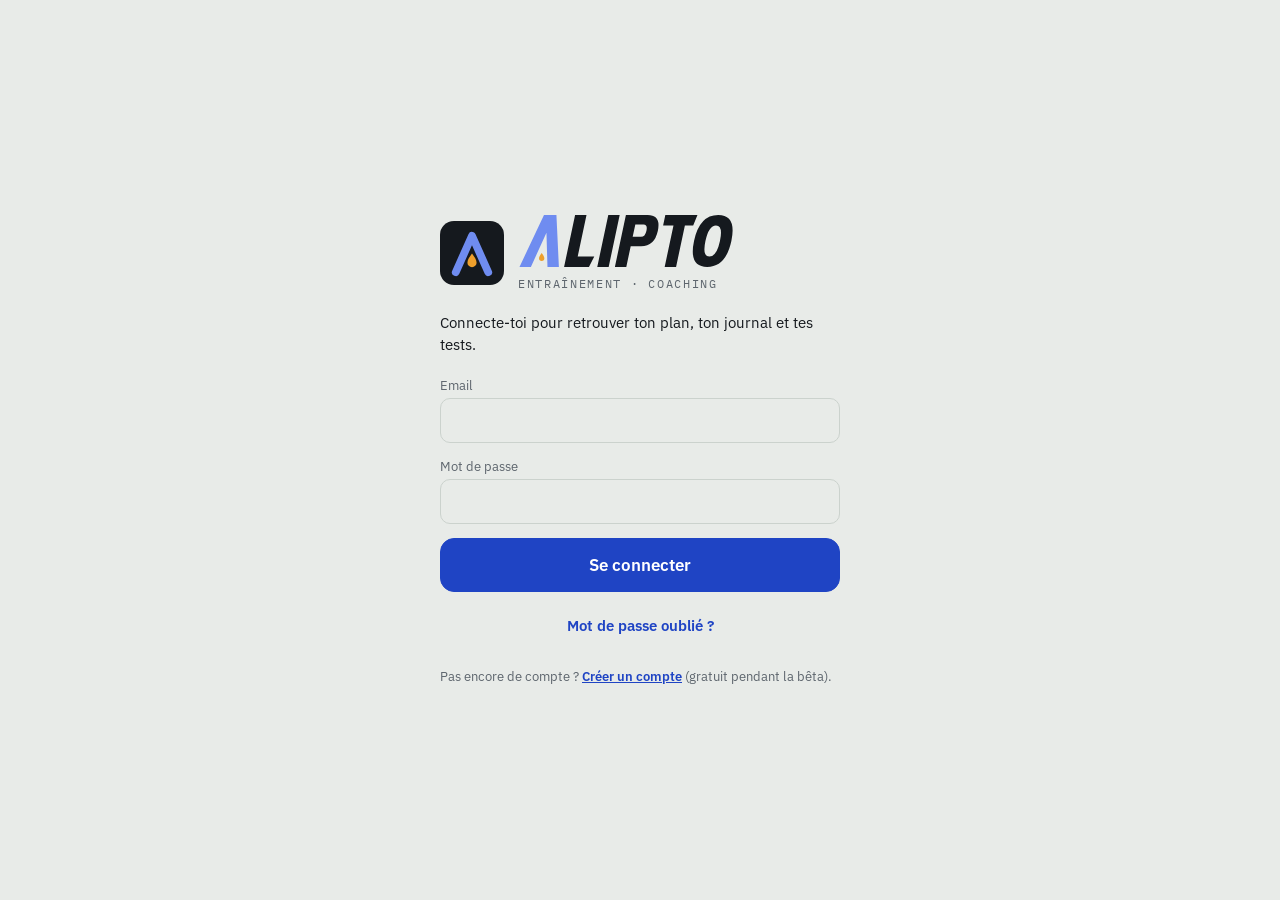
==== app/index.html @ 424cc5e2 "Publication 331e38a" ====
<!doctype html>
<html lang="fr">
<head>
  <meta charset="utf-8" />
  <meta name="viewport" content="width=device-width, initial-scale=1, viewport-fit=cover" />
  <meta name="apple-mobile-web-app-capable" content="yes" />
  <meta name="mobile-web-app-capable" content="yes" />
  <meta name="apple-mobile-web-app-title" content="Alipto" />
  <meta name="apple-mobile-web-app-status-bar-style" content="default" />
  <meta name="theme-color" content="#e8ebe8" media="(prefers-color-scheme: light)" />
  <meta name="theme-color" content="#0f1214" media="(prefers-color-scheme: dark)" />
  <meta name="format-detection" content="telephone=no" />
  <meta name="robots" content="noindex, nofollow" />
  <link rel="icon" href="favicon.svg" type="image/svg+xml" />
  <link rel="apple-touch-icon" href="apple-touch-icon.png" />
  <title>Alipto</title>
  <style>html,body{background:#e8ebe8}@media (prefers-color-scheme:dark){html:not([data-theme=light]),html:not([data-theme=light]) body{background:#0f1214}}html[data-theme=dark],html[data-theme=dark] body{background:#0f1214}</style>
  <script>try{var t=localStorage.getItem('carnet-theme');if(t==='light'||t==='dark'){document.documentElement.setAttribute('data-theme',t);document.querySelectorAll('meta[name=theme-color]').forEach(function(m){m.content=t==='dark'?'#0f1214':'#e8ebe8'})}}catch(e){}</script>
  <script type="module" crossorigin src="/app/assets/index-BdIocf6w.js"></script>
  <link rel="stylesheet" crossorigin href="/app/assets/index-BIHSf_hE.css">
<link rel="manifest" href="/app/manifest.webmanifest"></head>
<body>
  <div id="app"></div>
</body>
</html>
---- app/assets/index-BIHSf_hE.css ----
@font-face{font-family:IBM Plex Sans;font-style:normal;font-display:swap;font-weight:400;src:url(/app/assets/ibm-plex-sans-latin-400-normal-CDDApCn2.woff2) format("woff2"),url(/app/assets/ibm-plex-sans-latin-400-normal-CYLoc0-x.woff) format("woff")}@font-face{font-family:IBM Plex Sans;font-style:normal;font-display:swap;font-weight:500;src:url(/app/assets/ibm-plex-sans-latin-500-normal-6ng42L7E.woff2) format("woff2"),url(/app/assets/ibm-plex-sans-latin-500-normal-BgVn5rGT.woff) format("woff")}@font-face{font-family:IBM Plex Sans;font-style:normal;font-display:swap;font-weight:600;src:url(/app/assets/ibm-plex-sans-latin-600-normal-CuJfVYMP.woff2) format("woff2"),url(/app/assets/ibm-plex-sans-latin-600-normal-Cu4Hd6ag.woff) format("woff")}@font-face{font-family:IBM Plex Mono;font-style:normal;font-display:swap;font-weight:400;src:url(/app/assets/ibm-plex-mono-latin-400-normal-DMJ8VG8y.woff2) format("woff2"),url(/app/assets/ibm-plex-mono-latin-400-normal-CvHOgSBP.woff) format("woff")}@font-face{font-family:IBM Plex Mono;font-style:normal;font-display:swap;font-weight:500;src:url(/app/assets/ibm-plex-mono-latin-500-normal-DSY6xOcd.woff2) format("woff2"),url(/app/assets/ibm-plex-mono-latin-500-normal-CB9ihrfo.woff) format("woff")}:root{--bg:#e8ebe8;--surface:#f8f9f7;--sunk:#dde2de;--ink:#15191e;--muted:#5d656d;--rule:#cbd2cd;--accent:#1f44c4;--accent-ink:#ffffff;--accent-soft:#dfe5f9;--good:#23804a;--warn:#a96406;--crit:#bd372a;--k-grimpe:#1f44c4;--k-doigts:#d5521c;--k-muscu:#4b525b;--k-ppg:#4e6a93;--k-pps:#9a4a2c;--k-kine:#17876b;--k-epaule:#8247c0;--k-velo:#0d8aa3;--k-test:#c1271f;--k-rest:#9aa2a0;--k-autre:#6a6f75;--k-renfo:#9c6410;--k-compet:#b52f7c;--k-affut:#557a14;--k-recup:#6f8a86;--k-course:#2e8b57;--k-sport:#a3567a;--za:#7fa43c;--s-profond:#22327a;--s-leger:#6f86d6;--s-rem:#a157c9;--s-eveil:#e0789a;--z1:#93a8ea;--z2:#4d6cd6;--z3:#1d368f;--plan:#c3cac4;--f-display:"Big Shoulders Display","Arial Narrow",sans-serif;--f-body:"IBM Plex Sans",-apple-system,system-ui,sans-serif;--f-mono:"IBM Plex Mono",ui-monospace,Menlo,monospace;--tab-h:58px;--r:14px;--oil:#ee9f2c;--oil-ink:#8f5200;color-scheme:light}:root[data-theme=dark]{--bg:#0f1214;--surface:#171b1e;--sunk:#21262a;--ink:#e8ebe6;--muted:#98a1a8;--rule:#2c3237;--accent:#86a2ff;--accent-ink:#0c1330;--accent-soft:#1c2646;--good:#58c482;--warn:#e3a23e;--crit:#ff7b6c;--k-grimpe:#86a2ff;--k-doigts:#ff8b55;--k-muscu:#a6aeb7;--k-ppg:#9bb4dc;--k-pps:#e39a78;--k-kine:#4fcaa5;--k-epaule:#bb8ef1;--k-velo:#52c5de;--k-test:#ff6f64;--k-rest:#5c6468;--k-autre:#8b9197;--k-renfo:#e2a548;--k-compet:#f07ab8;--k-affut:#a6cf5b;--k-recup:#8fb2ac;--k-course:#6fd29a;--k-sport:#e293b9;--za:#8fbf4a;--s-profond:#5d74e0;--s-leger:#9fb2f0;--s-rem:#c48ae8;--s-eveil:#f29bb6;--z1:#3b4f93;--z2:#6886ec;--z3:#b4c5ff;--plan:#3d4549;--oil:#f5b04b;--oil-ink:#f5b04b;color-scheme:dark}@media(prefers-color-scheme:dark){:root:not([data-theme=light]){--bg:#0f1214;--surface:#171b1e;--sunk:#21262a;--ink:#e8ebe6;--muted:#98a1a8;--rule:#2c3237;--accent:#86a2ff;--accent-ink:#0c1330;--accent-soft:#1c2646;--good:#58c482;--warn:#e3a23e;--crit:#ff7b6c;--k-grimpe:#86a2ff;--k-doigts:#ff8b55;--k-muscu:#a6aeb7;--k-ppg:#9bb4dc;--k-pps:#e39a78;--k-kine:#4fcaa5;--k-epaule:#bb8ef1;--k-velo:#52c5de;--k-test:#ff6f64;--k-rest:#5c6468;--k-autre:#8b9197;--k-renfo:#e2a548;--k-compet:#f07ab8;--k-affut:#a6cf5b;--k-recup:#8fb2ac;--k-course:#6fd29a;--k-sport:#e293b9;--za:#8fbf4a;--s-profond:#5d74e0;--s-leger:#9fb2f0;--s-rem:#c48ae8;--s-eveil:#f29bb6;--z1:#3b4f93;--z2:#6886ec;--z3:#b4c5ff;--plan:#3d4549;--oil:#f5b04b;--oil-ink:#f5b04b;color-scheme:dark}}*{box-sizing:border-box}html,body{margin:0;background:var(--bg)}body{color:var(--ink);font-family:var(--f-body);font-size:16px;line-height:1.45;-webkit-font-smoothing:antialiased;-webkit-tap-highlight-color:transparent;text-size-adjust:100%}button,input,textarea,select{font:inherit;color:inherit}button{cursor:pointer;-webkit-user-select:none;user-select:none;touch-action:manipulation}:focus-visible{outline:2px solid var(--accent);outline-offset:2px}a{color:var(--accent)}.num{font-family:var(--f-mono);font-variant-numeric:tabular-nums}.muted{color:var(--muted)}.screen{max-width:760px;margin:0 auto;padding:calc(env(safe-area-inset-top) + 14px) 16px calc(var(--tab-h) + env(safe-area-inset-bottom) + 28px)}.head{display:flex;justify-content:space-between;align-items:flex-end;gap:12px;margin-bottom:14px}.eyebrow{font-family:var(--f-mono);font-size:12px;letter-spacing:.08em;text-transform:uppercase;color:var(--muted)}h1.title{font-family:var(--f-display);font-weight:800;font-size:clamp(34px,10vw,46px);line-height:.92;text-transform:uppercase;margin:4px 0 0;letter-spacing:.005em}h2.h2{font-family:var(--f-display);font-weight:800;font-size:24px;line-height:1;text-transform:uppercase;margin:0}h3.h3{font-size:12px;font-weight:600;letter-spacing:.09em;text-transform:uppercase;color:var(--muted);margin:0 0 10px;display:flex;justify-content:space-between;align-items:baseline;gap:8px}h3.h3 em{font-style:normal;font-family:var(--f-mono);letter-spacing:0;text-transform:none}.stack{display:flex;flex-direction:column;gap:14px}.card{background:var(--surface);border:1px solid var(--rule);border-radius:var(--r);padding:16px;min-width:0}.card.flat{padding:0;overflow:hidden}.lead{margin:6px 0 0;font-size:15px}.small{font-size:13px;color:var(--muted);margin:8px 0 0}.pill{display:inline-flex;align-items:center;gap:6px;font-size:12px;font-weight:600;letter-spacing:.04em;text-transform:uppercase;padding:4px 10px;border-radius:999px;border:1px solid currentColor;white-space:nowrap}.pill.good{color:var(--good)}.pill.ok{color:var(--muted)}.pill.warn{color:var(--warn)}.pill.crit{color:var(--crit)}.count{display:flex;align-items:baseline;gap:6px;flex-shrink:1;min-width:0;font-family:var(--f-display);font-weight:800;color:var(--accent)}.count b{font-size:38px;line-height:.9}.count span{font-family:var(--f-body);font-weight:500;font-size:12px;color:var(--muted);line-height:1.2;max-width:7.5em}.btn{display:inline-flex;align-items:center;justify-content:center;gap:8px;min-height:40px;padding:8px 14px;border-radius:10px;border:1px solid var(--rule);background:var(--surface);font-weight:600;font-size:15px}.btn:active{transform:scale(.98)}.btn.primary{background:var(--accent);color:var(--accent-ink);border-color:var(--accent)}.btn.ink{background:var(--ink);color:var(--surface);border-color:var(--ink)}.btn.big{width:100%;min-height:54px;border-radius:14px;font-size:17px}.btn.ghost{background:transparent;border-color:transparent;color:var(--accent);padding-inline:6px}.btn.danger{color:var(--crit)}.btn:disabled{opacity:.4}.icon-btn{width:40px;height:40px;border-radius:999px;border:1px solid var(--rule);background:var(--surface);display:inline-flex;align-items:center;justify-content:center;flex:none}.icon-btn svg{width:20px;height:20px}.row-btns{display:flex;gap:8px;flex-wrap:wrap}.seg{display:grid;grid-auto-flow:column;grid-auto-columns:minmax(0,1fr);gap:4px}.seg button{height:42px;border:1px solid var(--rule);background:var(--bg);border-radius:9px;font-family:var(--f-mono);font-size:15px;font-variant-numeric:tabular-nums;padding:0}.seg button[aria-pressed=true]{background:var(--ink);color:var(--surface);border-color:var(--ink)}.seg button.tgt{background:var(--accent-soft);border-color:var(--accent)}.seg button.tgt[aria-pressed=true]{background:var(--ink);color:var(--surface);border-color:var(--ink)}.seg.txt button{font-family:var(--f-body);font-size:14px;font-weight:600}.seg.dense button{height:38px;font-size:14px}.wrow{display:grid;grid-template-columns:6.6rem minmax(0,1fr);gap:4px 10px;align-items:center;padding-block:5px}.wrow .lbl{font-size:14.5px;font-weight:500;line-height:1.15}.wrow .lbl small{display:block;font-weight:400;font-size:11.5px;color:var(--muted)}.score{display:flex;align-items:center;gap:12px;margin-top:10px}.score b{font-family:var(--f-display);font-weight:800;font-size:34px;line-height:1}.score b small{font-size:18px;color:var(--muted)}.chips{display:flex;flex-wrap:wrap;gap:6px}.chip{border:1px solid var(--rule);background:var(--bg);border-radius:999px;padding:8px 14px;font-size:14px;min-height:38px}.chip[aria-pressed=true]{border-color:var(--crit);color:var(--crit);font-weight:600;background:transparent}.chip.sel[aria-pressed=true]{border-color:var(--ink);color:var(--surface);background:var(--ink)}.sub-lbl{font-size:14px;font-weight:500;margin:12px 0 6px}.sub-lbl small{color:var(--muted);font-weight:400;font-size:12px;margin-left:6px}.fld{display:flex;flex-direction:column;gap:4px;font-size:12.5px;color:var(--muted);min-width:0}.in,textarea.in,select.in{font-size:16px;background:var(--bg);border:1px solid var(--rule);border-radius:10px;padding:10px 12px;width:100%;min-width:0;color:var(--ink)}.in.mono{font-family:var(--f-mono)}textarea.in{min-height:96px;resize:vertical;line-height:1.45}.in[aria-invalid=true]{border-color:var(--crit)}.grid2{display:grid;grid-template-columns:repeat(2,minmax(0,1fr));gap:10px}.grid3{display:grid;grid-template-columns:repeat(3,minmax(0,1fr));gap:10px}.grid4{display:grid;grid-template-columns:repeat(4,minmax(0,1fr));gap:8px}@media(max-width:420px){.grid4{grid-template-columns:repeat(2,minmax(0,1fr))}}.sum{display:grid;grid-template-columns:minmax(0,1fr) auto;gap:2px 12px;align-items:center;text-align:left;width:100%;padding:12px 16px}.sum-k{font-size:12px;font-weight:600;letter-spacing:.09em;text-transform:uppercase;color:var(--muted)}.sum-v{grid-row:2;display:flex;align-items:center;gap:10px}.sum-v b{font-family:var(--f-display);font-weight:800;font-size:30px;line-height:1}.sum-v b small{font-size:16px;color:var(--muted)}.sum-f{grid-column:1;font-size:13px;color:var(--crit)}.sum-e{grid-column:2;grid-row:1/span 2;color:var(--accent);font-size:14px;font-weight:600}.strip{display:grid;grid-template-columns:repeat(7,minmax(0,1fr));gap:5px}.sd{display:flex;flex-direction:column;align-items:center;gap:3px;padding:7px 2px 6px;border-radius:12px;border:1px solid transparent;background:var(--surface)}.sd .w{font-size:11px;color:var(--muted);font-weight:600}.sd .d{font-family:var(--f-mono);font-size:16px;font-weight:500}.sd .tp{display:flex;gap:2px;height:4px}.sd .tp i{width:7px;height:4px;border-radius:2px}.sd .st{font-size:11px;height:13px;line-height:13px;color:var(--good)}.sd.today{border-color:var(--accent)}.sd[aria-pressed=true]{background:var(--ink);color:var(--surface)}.sd[aria-pressed=true] .w{color:var(--surface);opacity:.75}.wk-nav{display:flex;justify-content:space-between;align-items:center;margin-bottom:8px;gap:8px}.wk-nav .lbl{font-family:var(--f-mono);font-size:13px;color:var(--muted);text-align:center;flex:1}.wk-nav .lbl b{color:var(--ink);font-weight:500}.adv{display:flex;flex-direction:column;gap:6px}.adv p{margin:0;font-size:14.5px;padding:6px 0 6px 11px;border-left:3px solid var(--rule)}.adv p.good{border-color:var(--good)}.adv p.warn{border-color:var(--warn)}.adv p.crit{border-color:var(--crit)}.goal{background:var(--sunk);border-radius:12px;padding:12px}.goal-top{display:grid;grid-template-columns:auto minmax(0,1fr);gap:16px;align-items:center}.goal-rpe small{display:block;font-size:11px;color:var(--muted);letter-spacing:.04em;text-transform:uppercase;line-height:1.2}.goal-rpe b{display:block;font-family:var(--f-display);font-weight:800;font-size:38px;line-height:1;margin-top:2px}.goal-rpe b i{font-style:normal;font-size:16px;color:var(--muted);margin-left:2px}.siv{display:flex;flex-direction:column;gap:6px;min-width:0}.siv-row{display:grid;grid-template-columns:5.6rem minmax(0,1fr) 1.2rem;gap:8px;align-items:center;font-size:12.5px}.siv-row .bar{height:6px;border-radius:3px;background:var(--surface);overflow:hidden}.siv-row .bar i{display:block;height:100%;background:var(--accent);border-radius:3px}.siv-row b{font-family:var(--f-mono);font-weight:500;text-align:right}.goal-why{margin:10px 0 0;font-size:13px;color:var(--muted)}.blk{display:grid;grid-template-columns:4px minmax(0,1fr);gap:12px}.blk>.tape{border-radius:2px;width:4px}.blk h4{margin:0;font-size:16px;font-weight:600;line-height:1.3}.blk p.d{margin:2px 0 0;font-size:14.5px}.blk .sub{color:var(--muted);font-size:13px;margin-top:4px}.calc{margin-top:6px;font-family:var(--f-mono);font-size:13px;background:var(--accent-soft);border-radius:8px;padding:7px 10px}.guard{margin-top:6px;font-size:13px;border-left:3px solid var(--warn);padding:4px 0 4px 9px}.items{display:flex;flex-direction:column;gap:6px;margin-top:10px}.it{display:grid;grid-template-columns:32px minmax(0,1fr);gap:8px 10px;align-items:start;background:var(--bg);border:1px solid var(--rule);border-radius:12px;padding:9px 10px}.ck{width:32px;height:32px;border-radius:9px;border:1.5px solid var(--muted);background:var(--surface);display:grid;place-items:center;color:transparent;padding:0;font-size:17px;font-weight:700}.ck[aria-pressed=true]{background:var(--good);border-color:var(--good);color:var(--surface)}.it-txt{min-width:0;padding-top:4px}.it-txt b{display:flex;justify-content:space-between;gap:10px;font-size:15px;font-weight:600;line-height:1.3}.it-txt span{display:block;font-size:13px;color:var(--muted);line-height:1.4;margin-top:1px}.it.done .lt{color:var(--muted);text-decoration:line-through;text-decoration-thickness:1px}.pn{font-family:var(--f-mono);font-size:12.5px;font-weight:500;color:var(--muted);white-space:nowrap}.pips{grid-column:1/-1;display:flex;flex-wrap:wrap;gap:6px}.pip{width:36px;height:36px;border-radius:9px;border:1px solid var(--rule);background:var(--surface);font-family:var(--f-mono);font-size:12.5px;color:var(--muted);padding:0}.pip[aria-pressed=true]{background:var(--c,var(--accent));border-color:var(--c,var(--accent));color:var(--surface)}.load-tag{font-family:var(--f-mono);font-size:13px;color:var(--ink);background:var(--sunk);border-radius:6px;padding:1px 6px;margin-left:6px;white-space:nowrap}.load-tag.chg{background:var(--accent-soft)}.cmp{margin:8px 0 0;font-size:14px;padding:5px 0 5px 10px;border-left:3px solid var(--rule)}.cmp.good{border-color:var(--good)}.cmp.warn{border-color:var(--warn)}.rpe-lbl{font-size:13px;color:var(--muted);margin-top:6px}.rpe-lbl b{color:var(--ink)}.loadbox{font-family:var(--f-mono);font-size:16px;background:var(--sunk);border-radius:10px;padding:9px 12px}.loadbox small{display:block;font-family:var(--f-body);font-size:11px;color:var(--muted)}.night{display:grid;grid-template-columns:repeat(4,minmax(0,1fr));gap:8px}@media(max-width:420px){.night{grid-template-columns:repeat(2,minmax(0,1fr))}}.sbar{display:flex;height:10px;border-radius:5px;overflow:hidden;background:var(--sunk);margin-top:12px}.sbar i{display:block;height:100%}.nsum{font-family:var(--f-mono);font-size:13px;margin-top:8px;display:flex;flex-wrap:wrap;gap:4px 14px}.nsum .k{display:inline-flex;align-items:center;gap:5px}.nsum .k i{width:9px;height:9px;border-radius:2px;display:inline-block}details.fold>summary{list-style:none;cursor:pointer;display:flex;justify-content:space-between;align-items:center}details.fold>summary::-webkit-details-marker{display:none}details.fold>summary:after{content:"";width:9px;height:9px;border-right:2px solid var(--muted);border-bottom:2px solid var(--muted);transform:rotate(45deg);margin-right:4px;transition:transform .2s}details.fold[open]>summary:after{transform:rotate(-135deg)}.tabbar{position:fixed;left:0;right:0;bottom:0;z-index:30;display:grid;grid-template-columns:repeat(5,minmax(0,1fr));padding:6px 6px calc(env(safe-area-inset-bottom) + 4px);background:color-mix(in srgb,var(--surface) 86%,transparent);-webkit-backdrop-filter:blur(18px) saturate(1.4);backdrop-filter:blur(18px) saturate(1.4);border-top:1px solid var(--rule)}.tabbar button{display:flex;flex-direction:column;align-items:center;gap:2px;background:none;border:0;padding:4px 0;color:var(--muted);font-size:10.5px;font-weight:600}.tabbar button svg{width:25px;height:25px}.tabbar button[aria-selected=true]{color:var(--accent)}.sheet-wrap{position:fixed;inset:0;z-index:40;background:#0a0c0e61;display:flex;align-items:flex-end;justify-content:center;animation:fade .18s ease}.sheet{width:100%;max-width:760px;max-height:94dvh;background:var(--bg);border-radius:18px 18px 0 0;display:flex;flex-direction:column;animation:up .26s cubic-bezier(.2,.8,.2,1);overflow:hidden}.sheet-h{display:flex;align-items:center;justify-content:space-between;gap:10px;padding:8px 14px;border-bottom:1px solid var(--rule);background:var(--surface);position:relative}.sheet-h:before{content:"";position:absolute;top:5px;left:50%;width:38px;height:5px;border-radius:3px;background:var(--rule);transform:translate(-50%)}.sheet-h .t{font-weight:600;font-size:16px;margin-top:8px;flex:1;text-align:center;min-width:0;overflow:hidden;text-overflow:ellipsis;white-space:nowrap}.sheet-h .btn{margin-top:8px}.sheet-b{overflow:auto;-webkit-overflow-scrolling:touch;padding:14px 16px calc(env(safe-area-inset-bottom) + 24px);overscroll-behavior:contain}@keyframes up{0%{transform:translateY(100%)}to{transform:none}}@keyframes fade{0%{opacity:0}to{opacity:1}}@media(prefers-reduced-motion:reduce){.sheet,.sheet-wrap{animation:none}}.ses{position:fixed;inset:0;z-index:50;background:var(--bg);display:flex;flex-direction:column}.ses-top{padding:calc(env(safe-area-inset-top) + 8px) 14px 10px;display:flex;align-items:center;gap:10px;background:var(--surface);border-bottom:1px solid var(--rule)}.ses-top .mid{flex:1;min-width:0;text-align:center}.ses-top .mid b{display:block;font-size:15px;white-space:nowrap;overflow:hidden;text-overflow:ellipsis}.ses-top .mid span{font-family:var(--f-mono);font-size:13px;color:var(--muted)}.ses-prog{height:4px;background:var(--sunk)}.ses-prog i{display:block;height:100%;background:var(--accent);transition:width .3s}.ses-body{flex:1;overflow:auto;padding:16px 16px 24px;-webkit-overflow-scrolling:touch}.ses-foot{padding:10px 16px calc(env(safe-area-inset-bottom) + 10px);background:var(--surface);border-top:1px solid var(--rule);display:flex;gap:10px}.ses-foot .btn{flex:1;min-height:52px;border-radius:14px}.step-k{display:flex;align-items:center;gap:8px;font-size:13px;font-weight:600;letter-spacing:.06em;text-transform:uppercase;color:var(--muted)}.step-k i{width:10px;height:10px;border-radius:3px}.step-t{font-family:var(--f-display);font-weight:800;font-size:clamp(32px,9vw,44px);line-height:.95;text-transform:uppercase;margin:8px 0 6px}.step-d{font-size:16px;margin:0}.bigpips{display:grid;grid-template-columns:repeat(auto-fill,minmax(52px,1fr));gap:8px;margin-top:18px}.bigpips button{height:52px;border-radius:12px;border:1px solid var(--rule);background:var(--surface);font-family:var(--f-mono);font-size:16px;color:var(--muted)}.bigpips button[aria-pressed=true]{background:var(--c,var(--accent));border-color:var(--c,var(--accent));color:var(--surface)}.stepper{display:flex;align-items:center;gap:10px;margin-top:16px;background:var(--surface);border:1px solid var(--rule);border-radius:14px;padding:8px}.stepper button{width:48px;height:44px;border-radius:10px;border:1px solid var(--rule);background:var(--bg);font-size:20px;font-weight:600}.stepper .v{flex:1;text-align:center;font-family:var(--f-mono);font-size:22px;font-weight:500}.stepper .v small{display:block;font-family:var(--f-body);font-size:11px;color:var(--muted);font-weight:400}.phase-box{margin-top:18px;border-radius:16px;padding:16px;background:var(--surface);border:1px solid var(--rule)}.phase-box .ph{font-size:13px;font-weight:600;letter-spacing:.06em;text-transform:uppercase;color:var(--muted)}.phase-box .pv{font-family:var(--f-display);font-weight:800;font-size:30px;line-height:1.05;margin-top:2px}.steps-list{display:flex;flex-direction:column;gap:6px;margin-top:22px}.steps-list button{display:flex;align-items:center;gap:10px;text-align:left;padding:10px 12px;border-radius:12px;border:1px solid var(--rule);background:var(--surface);font-size:14.5px}.steps-list button[aria-current=step]{border-color:var(--accent);box-shadow:inset 0 0 0 1px var(--accent)}.steps-list .dot{width:22px;height:22px;border-radius:50%;border:1.5px solid var(--muted);flex:none;display:grid;place-items:center;font-size:12px;color:transparent}.steps-list .dot.on{background:var(--good);border-color:var(--good);color:var(--surface)}.steps-list .dot.part{border-color:var(--accent);background:linear-gradient(90deg,var(--accent) 50%,transparent 50%)}.rest{position:fixed;left:12px;right:12px;bottom:calc(env(safe-area-inset-bottom) + 84px);z-index:55;background:var(--ink);color:var(--surface);border-radius:20px;padding:14px 14px 12px;display:grid;grid-template-columns:auto minmax(0,1fr);align-items:center;gap:10px 14px;box-shadow:0 10px 30px #00000040;animation:up .25s cubic-bezier(.2,.8,.2,1);overflow:hidden}.rest .t{font-family:var(--f-mono);font-size:42px;font-weight:500;line-height:1;min-width:4ch}.rest .l{min-width:0;font-size:14px;opacity:.85;line-height:1.3}.rest .rb{grid-column:1/-1;display:grid;grid-template-columns:repeat(3,minmax(0,1fr));gap:8px}.rest button{height:44px;border-radius:12px;border:1px solid rgba(255,255,255,.25);background:transparent;color:inherit;font-weight:600;font-size:15px}:root[data-theme=dark] .rest button{border-color:#00000040}@media(prefers-color-scheme:dark){:root:not([data-theme=light]) .rest button{border-color:#00000040}}.rest .ring{position:absolute;left:0;bottom:0;height:3px;background:var(--accent);border-radius:0 0 0 20px}.tmr{position:fixed;inset:0;z-index:70;display:flex;flex-direction:column;align-items:stretch;padding:calc(env(safe-area-inset-top) + 12px) 18px calc(env(safe-area-inset-bottom) + 18px);transition:background-color .25s,color .25s}.tmr.work{background:var(--accent);color:var(--accent-ink)}.tmr.pause{background:var(--surface);color:var(--ink)}.tmr.prep,.tmr.setrest{background:var(--sunk);color:var(--ink)}.tmr.sw{background:var(--oil);color:#15191e}.tmr.done{background:var(--good);color:var(--surface)}.tmr-top{display:flex;justify-content:space-between;align-items:center;font-weight:600}.tmr-top button{background:transparent;border:1px solid currentColor;color:inherit;border-radius:999px;padding:8px 14px;font-weight:600;opacity:.85}.tmr-mid{flex:1;display:flex;flex-direction:column;align-items:center;justify-content:center;text-align:center;gap:6px}.tmr-ph{font-size:18px;font-weight:600;letter-spacing:.1em;text-transform:uppercase;opacity:.9}.tmr-big{font-family:var(--f-mono);font-weight:500;font-size:min(38vw,190px);line-height:1;font-variant-numeric:tabular-nums}.tmr-sub{font-size:18px;opacity:.9}.tmr-meta{display:flex;justify-content:center;gap:18px;font-family:var(--f-mono);font-size:15px;opacity:.85;flex-wrap:wrap}.tmr-bar{height:6px;border-radius:3px;background:color-mix(in srgb,currentColor 20%,transparent);overflow:hidden;margin:12px 0 16px}.tmr-bar i{display:block;height:100%;background:currentColor;opacity:.75}.tmr-ctl{display:flex;gap:10px}.tmr-ctl button{flex:1;min-height:56px;border-radius:16px;border:1px solid currentColor;background:transparent;color:inherit;font-size:17px;font-weight:600}.tmr-ctl button.main{background:currentColor}.tmr-ctl button.main span{filter:invert(1);mix-blend-mode:difference}.tp-dots{display:flex;flex-wrap:wrap;justify-content:center;gap:8px;margin-top:14px;max-width:300px}.tp-dots i{width:14px;height:14px;border-radius:50%;border:2px solid currentColor;opacity:.55}.tp-dots i.on{background:currentColor;opacity:.95}.tp-strip{display:flex;gap:4px;height:12px;margin-top:6px}.tp-strip div{border-radius:6px;background:color-mix(in srgb,currentColor 18%,transparent);overflow:hidden}.tp-strip i{display:block;height:100%;background:currentColor;opacity:.8}.tp-lbl{display:flex;justify-content:space-between;font-family:var(--f-mono);font-size:12px;opacity:.75;margin-top:4px}.pair{display:flex;flex-direction:column;gap:10px;margin-top:14px}.pair-it{border:1px solid var(--rule);border-radius:var(--r);padding:12px;background:var(--surface)}.pair-it.on{border-color:var(--accent);box-shadow:0 0 0 1px var(--accent)}.pair-it .bigpips{margin-top:10px}.pair-it.mini{padding:10px 12px;background:transparent}.pair-n{display:inline-grid;place-items:center;width:22px;height:22px;border-radius:6px;background:var(--sunk);font-family:var(--f-mono);font-size:12px;margin-right:8px;vertical-align:1px}.pair-it.on .pair-n,.rest.hold-t{background:var(--accent);color:var(--accent-ink)}.rest.hold-t .ring{background:var(--accent-ink)}.rest.hold-t .rb{grid-template-columns:1fr}.sheet-wrap.top{z-index:80}.term{border:0;background:transparent;padding:0;margin:0;font:inherit;color:inherit;text-decoration:underline dotted;text-decoration-thickness:1.5px;text-underline-offset:3px;text-decoration-color:var(--accent);cursor:help;display:inline}.lex{border-bottom:1px solid var(--rule);padding:0 0 10px}.lex b{font-size:16px}.lex p{margin:4px 0 2px;font-size:14.5px;line-height:1.45}.wu{margin:14px 0 4px;padding:12px 14px;border-radius:14px;background:var(--sunk)}.wu-h{display:flex;flex-direction:column;gap:1px}.wu-h b{font-size:16px;font-weight:600}.wu-h small{font-family:var(--f-mono);font-size:12px;color:var(--muted)}.wu-l{list-style:none;margin:8px 0 0;padding:0;display:flex;flex-direction:column;gap:6px}.wu-ph{font-size:11.5px;letter-spacing:.06em;text-transform:uppercase;color:var(--muted);margin-top:4px}.wu-s{display:flex;gap:10px;align-items:flex-start;background:var(--surface);border-radius:12px;padding:10px 12px}.wu-s .ck{flex:none;width:28px;height:28px;border-radius:50%;border:1.5px solid var(--rule);display:grid;place-items:center;font-size:13px;color:transparent;background:transparent;padding:0}.wu-s.on .ck{background:var(--good);border-color:var(--good);color:var(--surface)}.wu-s b{display:block;font-size:14.5px;font-weight:600}.wu-s span span{display:block;font-size:13.5px;color:var(--muted);line-height:1.4}.wu-s.on b{text-decoration:line-through;color:var(--muted)}.wu-tm{margin-top:8px;min-height:38px;font-size:14px}.wu-open{display:flex;align-items:center;justify-content:space-between;width:100%;margin-top:8px;padding:8px 10px;border:1px dashed var(--rule);border-radius:12px;background:transparent;color:inherit;text-align:left}.te-in{display:flex;gap:6px}.te-in .in{flex:1;min-width:0}.te-incl{flex:none;min-width:44px;padding:0 10px}.te-der{margin:8px 0 0;font-family:var(--f-mono);font-size:14px;color:var(--accent)}.incl-v{font-family:var(--f-mono);font-size:72px;font-weight:500;text-align:center;line-height:1.1}.ses-mini{position:fixed;left:10px;right:10px;top:calc(env(safe-area-inset-top) + 8px);z-index:65;display:flex;align-items:center;gap:8px;padding:8px 8px 8px 14px;border-radius:18px;background:var(--ink);color:var(--surface);box-shadow:0 8px 24px #00000040;animation:fade .2s ease}.ses-mini.work{background:var(--accent);color:var(--accent-ink)}.ses-mini.done{background:var(--good);color:var(--surface)}.ses-mini .sm-main{flex:1;min-width:0;display:grid;grid-template-columns:auto minmax(0,1fr);grid-template-rows:auto auto;column-gap:10px;align-items:center;text-align:left;border:0;background:transparent;color:inherit;padding:0}.ses-mini .sm-main small{grid-column:1/-1;font-size:12px;opacity:.85;white-space:nowrap;overflow:hidden;text-overflow:ellipsis}.ses-mini .sm-main b{font-family:var(--f-mono);font-size:24px;font-weight:500;line-height:1.1}.ses-mini .sm-main span{font-size:12.5px;opacity:.85;white-space:nowrap;overflow:hidden;text-overflow:ellipsis}.ses-mini .sm-act,.ses-mini .sm-open{flex:none;min-height:40px;padding:0 12px;border-radius:12px;border:1px solid currentColor;background:transparent;color:inherit;font-weight:600;font-size:14px}.ses-mini .sm-open{background:var(--surface);color:var(--ink);border-color:transparent}.ses-mini.work .sm-open{background:var(--accent-ink);color:var(--accent)}body.ses-mini-on main{margin-top:72px}.tmr-top .tmr-min{margin-left:auto;margin-right:8px}.blk-h{display:flex;align-items:flex-start;gap:8px}.blk-h h4{flex:1;min-width:0}.blk-m{flex:none;border:0;background:transparent;color:var(--muted);font-size:13px;letter-spacing:1px;min-height:28px;min-width:40px;border-radius:8px;margin:-4px -6px 0 0}.blk.off h4{color:var(--muted);text-decoration:line-through;text-decoration-thickness:1px}.blk-st{margin:2px 0 0;font-size:13.5px;color:var(--muted)}.blk-ap{display:flex;flex-direction:column;align-items:flex-start;gap:4px;margin:8px 0 6px;padding:10px 12px;border:1px dashed var(--rule);border-radius:12px}.blk-ap b{font-size:14px;font-weight:600}.blk-ap span{font-size:13px;color:var(--muted)}.blk-ap .btn.primary{margin-top:4px}.hero-ap{display:flex;align-items:center;justify-content:space-between;gap:10px;font-size:14px;padding:10px 0 0}.bm-opt{display:flex;flex-direction:column;align-items:flex-start;gap:2px;width:100%;text-align:left;padding:12px 14px;border:1px solid var(--rule);border-radius:14px;background:var(--surface);color:inherit}.bm-opt b{font-size:16px;font-weight:600}.bm-opt span{font-size:13.5px;color:var(--muted)}.bm-opt.on{border-color:var(--accent)}.bm-days{display:flex;flex-direction:column;gap:6px}.bm-days button{display:grid;grid-template-columns:auto minmax(0,1fr);gap:2px 10px;text-align:left;padding:10px 12px;border:1px solid var(--rule);border-radius:12px;background:var(--bg);color:inherit}.bm-days b{font-family:var(--f-mono);font-size:14px;font-weight:500}.bm-days span{font-size:14px;overflow:hidden;text-overflow:ellipsis;white-space:nowrap}.bm-days em{grid-column:1/-1;font-style:normal;font-size:12.5px;color:var(--warn)}.bm-day{display:flex;gap:6px;align-items:stretch}.bm-day>button:first-child{flex:1;min-width:0}.bm-days .bm-swap{display:block;flex:none;padding:0 12px;font-size:13.5px;font-weight:600;color:var(--accent);background:var(--accent-soft, var(--sunk))}.bm-now{display:flex;flex-direction:column;gap:8px;padding:12px 14px;border-radius:14px;background:var(--sunk)}.bm-link{display:block;margin:14px auto 0;border:0;background:transparent;color:var(--accent);font-weight:600;font-size:14.5px;min-height:40px;text-align:center}.bm-link small{display:block;font-weight:400;font-size:12.5px;color:var(--muted);margin-top:2px}.skip-b{margin:14px 0 0;padding:12px 14px;border-radius:12px;background:var(--sunk);font-weight:600}.steps-list .dot.skip{color:var(--muted);border-style:dashed}.untouched{padding:12px 14px;border:1px solid var(--warn);border-radius:14px}.ut-row{display:flex;align-items:center;justify-content:space-between;gap:10px;padding:4px 0}.ut-row span{font-weight:600;min-width:0}.tmr-big small{font-size:.32em;opacity:.7}.bilan{padding:12px 14px;border-radius:14px;background:var(--sunk)}.bilan p{margin:0;font-size:14px;line-height:1.45}.bilan p+p{margin-top:4px}.bilan b{font-weight:600}.fmt-c{text-align:left}.fmt-c b{display:flex;align-items:center;gap:8px;flex-wrap:wrap}.fmt-reco{font-size:11.5px;font-weight:600;color:var(--accent);background:var(--accent-soft);border-radius:999px;padding:2px 8px}.fmt-c .fmt-main{display:block;margin-top:6px;font-size:13px;color:var(--ink)}.fmt-c .fmt-est{display:block;margin-top:2px;font-family:var(--f-mono);font-size:12.5px;color:var(--muted)}.lv-hint{display:block;font-size:12px;color:var(--muted);font-weight:400;margin-top:3px}.cl-grade{display:flex;align-items:center;gap:14px;margin-bottom:6px}.cl-grade b{font-family:var(--f-mono);font-size:22px;font-weight:600;min-width:4ch;text-align:center}.cl-grade button{width:44px;height:44px;border-radius:50%;border:1px solid currentColor;background:transparent;color:inherit;font-size:22px;line-height:1}.tmr.climb .cl-big{min-height:min(30vh,220px);border:0;border-radius:22px;background:var(--accent-ink);color:var(--accent);font-size:28px;font-weight:700;margin-top:8px}.tmr.climb .cl-sub{display:flex;justify-content:space-between;gap:10px;margin-top:10px}.tmr.climb .cl-sub button{flex:1;min-height:48px;border-radius:14px;border:1px solid currentColor;background:transparent;color:inherit;font-weight:600;font-size:15px;opacity:.9}.fld-chk{display:flex;gap:10px;align-items:center;font-size:14px;line-height:1.3}.fld-chk input{width:20px;height:20px;flex:none;accent-color:var(--accent)}.cal{display:grid;grid-template-columns:30px repeat(7,minmax(0,1fr));gap:4px}.cal .dow{font-family:var(--f-mono);font-size:11px;color:var(--muted);text-align:center}.cal .wl{font-family:var(--f-mono);font-size:11px;color:var(--muted);display:flex;align-items:center;justify-content:center}.cal .bloc{grid-column:1/-1;display:flex;flex-wrap:wrap;align-items:baseline;gap:4px 10px;margin-top:12px;padding-top:8px;border-top:1px solid var(--rule)}.cal .bloc.first{margin-top:2px;border-top:0;padding-top:0}.cal .bloc b{font-family:var(--f-display);font-weight:800;font-size:19px;text-transform:uppercase}.cal .bloc span{font-family:var(--f-mono);font-size:11px;color:var(--muted)}.cal .bloc.dim b{color:var(--muted)}.cd{position:relative;height:62px;border:1px solid transparent;border-radius:8px;background:var(--surface);padding:5px 5px 4px;display:flex;flex-direction:column;justify-content:space-between;text-align:left;min-width:0}.cd .n{font-family:var(--f-mono);font-size:13px;font-weight:500;line-height:1}.cd .n small{font-size:9.5px;font-weight:400}.cd .tp{display:flex;flex-direction:column;gap:2px}.cd .tp i{display:block;height:3px;border-radius:2px}.cd .ft{display:flex;justify-content:space-between;font-family:var(--f-mono);font-size:10.5px;line-height:1;min-height:11px}.cd.today{border-color:var(--accent);border-width:2px;padding:4px 4px 3px}.cd.past:not(.logged) .n{color:var(--muted)}.cd .ok{color:var(--good)}.cd.void{background:transparent;pointer-events:none}.tiles{display:grid;grid-template-columns:repeat(2,minmax(0,1fr));gap:10px}.tile{background:var(--surface);border:1px solid var(--rule);border-radius:var(--r);padding:12px 14px;display:flex;flex-direction:column;gap:2px;min-width:0}.tile .k{font-size:12px;color:var(--muted)}.tile b{font-size:28px;font-weight:600;line-height:1.1}.tile b small{font-size:15px;color:var(--muted);font-weight:500}.tile .s{font-size:12px;color:var(--muted)}.ch-card{position:relative}.ch-h{display:flex;justify-content:space-between;align-items:flex-start;gap:6px 14px;flex-wrap:wrap;margin-bottom:8px}.ch-t{font-family:var(--f-display);font-weight:800;font-size:20px;text-transform:uppercase;line-height:1.05;margin:0}.ch-s{margin:3px 0 0;font-size:12.5px;color:var(--muted)}.leg{display:flex;flex-wrap:wrap;gap:4px 12px;font-size:12px;color:var(--muted)}.leg span{display:inline-flex;align-items:center;gap:6px}.leg i{width:12px;height:10px;border-radius:2px;display:inline-block}.ch{min-height:100px;position:relative;touch-action:pan-y;-webkit-user-select:none;user-select:none}.ch svg{display:block;overflow:visible}.empty{color:var(--muted);font-size:14px;padding:22px 16px;border:1px dashed var(--rule);border-radius:12px;text-align:center}.tip{position:absolute;z-index:5;pointer-events:none;background:var(--ink);color:var(--surface);font-size:12.5px;line-height:1.4;padding:6px 9px;border-radius:8px;white-space:pre-line;max-width:240px;transform:translate(-50%,calc(-100% - 8px))}.z1{background:var(--z1)}.z2{background:var(--z2)}.z3{background:var(--z3)}.za{background:var(--za)}.zr{background:var(--sunk);box-shadow:inset 0 0 0 1px var(--rule)}.alert{display:flex;gap:2px 12px;flex-wrap:wrap;align-items:baseline;font-size:14px;padding:9px 12px;border-radius:10px;background:var(--bg);border-left:4px solid var(--zc)}.alert b{font-weight:600}.alert .ad{color:var(--muted);font-family:var(--f-mono);font-size:12px}.jrow{display:flex;flex-direction:column;gap:6px;padding:12px 14px;border-bottom:1px solid var(--rule);background:transparent;border-left:0;border-right:0;border-top:0;text-align:left;width:100%}.jrow:last-child{border-bottom:0}.jrow .t{display:flex;justify-content:space-between;gap:10px;font-weight:600;font-size:15px}.jrow .t span{font-family:var(--f-mono);font-size:12.5px;color:var(--muted);font-weight:400}.jrow .m{display:flex;flex-wrap:wrap;gap:4px 12px;font-family:var(--f-mono);font-size:12.5px;color:var(--muted)}.jrow .m b{color:var(--ink);font-weight:500}.jrow .nt{font-size:13px;color:var(--muted);white-space:nowrap;overflow:hidden;text-overflow:ellipsis}.zdot{display:inline-block;width:9px;height:9px;border-radius:2px;margin-right:5px}.chipsel{display:flex;gap:6px;overflow-x:auto;padding-bottom:4px;scrollbar-width:none}.chipsel::-webkit-scrollbar{display:none}.tl-names{display:grid;gap:3px;margin-top:6px;font-size:11px;letter-spacing:.06em;text-transform:uppercase;color:var(--muted);font-weight:600}.tl-names span{border-left:2px solid var(--rule);padding-left:5px;white-space:nowrap;overflow:hidden;text-overflow:ellipsis}.tl{display:grid;gap:3px;margin-top:6px}.tl-w{display:flex;flex-direction:column;gap:5px;align-items:center;position:relative;min-width:0;background:none;border:0;padding:0}.tl-bar{display:block;width:100%;height:30px;border-radius:5px}.tl-w b{font-family:var(--f-mono);font-size:10.5px;font-weight:500;color:var(--muted)}.tl-w.now b{color:var(--ink)}.tl-w.now .tl-bar{outline:2px solid var(--ink);outline-offset:2px}.tl-test{position:absolute;top:-5px;width:10px;height:10px;border-radius:50%;background:var(--k-test);box-shadow:0 0 0 2px var(--surface)}.leg i.tl-test{position:static;width:10px;height:10px;border-radius:50%;box-shadow:none}.mdx p{margin:8px 0 0;font-size:15px}.mdx p:first-child{margin-top:0}.mdx ul{margin:8px 0 0;padding-left:20px;font-size:15px;display:flex;flex-direction:column;gap:4px}.mdx h4{margin:12px 0 0;font-size:15px}.tw{overflow-x:auto;margin-top:10px;-webkit-overflow-scrolling:touch}table.t{border-collapse:collapse;width:100%;font-size:13.5px}table.t th,table.t td{padding:8px 10px;border-bottom:1px solid var(--rule);text-align:left;vertical-align:top}table.t th{font-size:11px;text-transform:uppercase;letter-spacing:.06em;color:var(--muted);font-weight:600;white-space:nowrap}.list{background:var(--surface);border:1px solid var(--rule);border-radius:var(--r);overflow:hidden}.li{display:flex;align-items:center;justify-content:space-between;gap:12px;width:100%;min-height:52px;padding:11px 14px;border:0;border-bottom:1px solid var(--rule);background:transparent;text-align:left;font-size:15.5px}.li:last-child{border-bottom:0}.li .r{color:var(--muted);font-size:14px;text-align:right;display:flex;align-items:center;gap:8px}.li .r:after{content:"";width:7px;height:7px;border-right:2px solid var(--muted);border-top:2px solid var(--muted);transform:rotate(45deg);opacity:.7}.li.noarrow .r:after{display:none}.li small{display:block;color:var(--muted);font-size:13px}.li.now{background:var(--accent-soft)}.ed-item{border:1px solid var(--rule);border-radius:12px;padding:10px;background:var(--bg);display:flex;flex-direction:column;gap:8px}.ed-item .bar{display:flex;gap:6px;justify-content:flex-end}.ed-item .bar button{height:34px;min-width:34px;border-radius:9px;border:1px solid var(--rule);background:var(--surface);font-size:14px}.ed-item.row{flex-direction:row;align-items:center;padding:6px 8px 6px 12px}.ed-sum{flex:1;min-width:0;display:flex;flex-direction:column;gap:1px;text-align:left;background:none;border:0;padding:4px 0}.ed-sum b{font-weight:600;font-size:15px}.ed-sum span{font-size:13px;color:var(--muted);line-height:1.35}.ed-blk{border:1px solid var(--rule);border-radius:14px;padding:12px;background:var(--surface);display:flex;flex-direction:column;gap:10px}.kdot{display:inline-block;width:10px;height:10px;border-radius:3px;margin-right:6px;vertical-align:0}.set{display:flex;align-items:center;justify-content:space-between;gap:12px;min-height:52px;padding:10px 14px;border-bottom:1px solid var(--rule)}.set:last-child{border-bottom:0}.set small{display:block;color:var(--muted);font-size:13px}input[type=checkbox].sw{appearance:none;-webkit-appearance:none;width:51px;height:31px;border-radius:999px;background:var(--rule);position:relative;flex:none;transition:background .2s}input[type=checkbox].sw:after{content:"";position:absolute;top:2px;left:2px;width:27px;height:27px;border-radius:50%;background:#fff;box-shadow:0 1px 3px #00000040;transition:transform .2s}input[type=checkbox].sw:checked{background:var(--good)}input[type=checkbox].sw:checked:after{transform:translate(20px)}.sync{display:inline-flex;align-items:center;gap:6px;font-size:12px;color:var(--muted)}.sync i{width:8px;height:8px;border-radius:50%;background:var(--muted)}.sync.idle i{background:var(--good)}.sync.syncing i{background:var(--accent)}.sync.error i{background:var(--crit)}.sync.offline i{background:var(--warn)}.login{min-height:100dvh;display:flex;flex-direction:column;justify-content:center;padding:24px 20px calc(env(safe-area-inset-bottom) + 24px);max-width:440px;margin:0 auto;gap:14px}.err{color:var(--crit);font-size:14px;margin:0}.toast{position:fixed;left:50%;transform:translate(-50%);bottom:calc(var(--tab-h) + env(safe-area-inset-bottom) + 16px);z-index:80;background:var(--ink);color:var(--surface);padding:10px 16px;border-radius:12px;font-size:14px;box-shadow:0 8px 24px #0003;max-width:90vw}@media(prefers-reduced-motion:reduce){*{transition:none!important;animation:none!important}}.hold{display:inline-flex;align-items:center;gap:4px;font-size:.88em;font-weight:600;padding:0 7px 0 5px;border-radius:999px;background:var(--sunk);border:1px solid var(--rule);white-space:nowrap;line-height:1.45;vertical-align:1px;color:var(--ink);text-transform:none;letter-spacing:0;font-family:var(--f-body)}.hold:before{content:"";width:9px;height:9px;border-radius:50%;background:var(--hc);box-shadow:inset 0 0 0 1px #0000004d}.h-jaune{--hc:#e9b800}.h-vert{--hc:#2b9a4a}.h-bleu{--hc:#2e6ada}.h-violet{--hc:#8550ce}.h-rouge{--hc:#d53939}.h-blanc{--hc:#ffffff}.h-noir{--hc:#161616}.h-rose{--hc:#ee6aa7}.h-orange{--hc:#f08a24}.h-gris{--hc:#9aa0a6}.h-marron{--hc:#8a5a33}.step-t .hold,.ses-title .hold{font-size:.45em;vertical-align:.35em}.pill.comp{color:var(--k-compet)}.pill.comp i{width:7px;height:7px;border-radius:50%;background:currentColor;display:inline-block}hr.sep{border:0;border-top:1px solid var(--rule);margin:12px 0}fieldset.ro{border:0;margin:0;padding:0;min-width:0}fieldset.ro:disabled button{cursor:default}fieldset.ro:disabled .seg button:not([aria-pressed=true]),fieldset.ro:disabled .chip:not([aria-pressed=true]){opacity:.55}.fold-card{padding:0}.fold-h{display:flex;align-items:center;gap:10px;width:100%;padding:14px 16px;background:none;border:0;text-align:left;color:inherit}.fold-t{flex:1;min-width:0;display:flex;flex-direction:column;gap:3px}.fold-s{font-size:13px;color:var(--muted);line-height:1.35}.chev{width:9px;height:9px;border-right:2px solid var(--muted);border-bottom:2px solid var(--muted);transform:rotate(45deg);transition:transform .2s;flex:none;margin:0 4px 4px 0}.fold-card.open>.fold-h .chev{transform:rotate(-135deg);margin:4px 4px 0 0}.chev.r{transform:rotate(-45deg);margin:0 4px 0 0}.fold-b{padding:0 16px 16px}.flat-b .fold-b{padding:0 0 6px}.flat-b .fold-b>.ch-s,.flat-b .fold-b>p{padding:0 16px}.flat-b .jrow,.flat-b .li{padding-left:16px;padding-right:16px}.flat-b .li:first-child,.flat-b .jrow:first-of-type{border-top:1px solid var(--rule)}.dotlvl{width:12px;height:12px;border-radius:50%;flex:none}.dotlvl.good{background:var(--good)}.dotlvl.warn{background:var(--warn)}.dotlvl.crit{background:var(--crit)}.reading .light{display:flex;align-items:center;gap:10px;font-weight:600;font-size:16px;margin-bottom:12px}.reading .light i{width:12px;height:12px;border-radius:50%;background:var(--good);box-shadow:0 0 0 4px color-mix(in srgb,var(--good) 22%,transparent);flex:none}.reading.warn .light i{background:var(--warn);box-shadow:0 0 0 4px color-mix(in srgb,var(--warn) 22%,transparent)}.reading.crit .light i{background:var(--crit);box-shadow:0 0 0 4px color-mix(in srgb,var(--crit) 22%,transparent)}.ins{display:flex;flex-direction:column;gap:10px}.in-it{display:flex;flex-direction:column;gap:2px;padding:2px 0 2px 12px;border-left:3px solid var(--c)}.in-it b{font-size:14.5px;font-weight:600}.in-it>span{font-size:14px;line-height:1.45}.src{align-self:flex-start;background:none;border:0;padding:2px 0 0;font-size:12px;color:var(--accent);text-decoration:underline;text-decoration-thickness:1px;text-underline-offset:2px;text-align:left;font-family:var(--f-body)}.adapt{margin-top:12px;font-size:14px;border:1px dashed var(--warn);border-radius:10px;padding:9px 11px}.adapt b{color:var(--warn)}.ses-title{margin:0;font-family:var(--f-display);font-weight:800;font-size:24px;text-transform:uppercase;line-height:1.02}ul.plain{margin:8px 0 0;padding-left:18px;font-size:14px;color:var(--muted);display:flex;flex-direction:column;gap:4px}.why-f>summary{padding:2px 0}.chk-row{text-align:left;width:100%;cursor:pointer;color:inherit;font:inherit}.chk-row .ck{display:grid}.thread{display:flex;flex-direction:column;gap:8px;margin-bottom:10px}.msg{max-width:86%;align-self:flex-start;background:var(--sunk);border-radius:14px 14px 14px 4px;padding:8px 12px}.msg.mine{align-self:flex-end;background:var(--accent-soft);border-radius:14px 14px 4px}.msg .who{font-size:11.5px;color:var(--muted)}.msg p{margin:2px 0 0;font-size:15px;white-space:pre-wrap;overflow-wrap:anywhere}.compose{display:flex;gap:8px;align-items:flex-end}.compose textarea.in{min-height:46px;height:46px;flex:1}.icon-btn.send{width:46px;height:46px;background:var(--accent);color:var(--accent-ink);border-color:var(--accent)}.icon-btn.send:disabled{opacity:.35}.te{border:1px solid var(--rule);border-radius:12px;padding:10px 12px;background:var(--bg)}.te-h{display:flex;justify-content:space-between;align-items:center;gap:8px;margin-bottom:6px;font-size:15px}.te-prev{font-size:12px;color:var(--muted)}.te-prev b.up{color:var(--good)}.te-prev b.down{color:var(--crit)}.delta{font-family:var(--f-mono);font-size:12.5px;font-weight:500;padding:1px 6px;border-radius:6px;white-space:nowrap}.delta.up{color:var(--good);background:color-mix(in srgb,var(--good) 13%,transparent)}.delta.down{color:var(--crit);background:color-mix(in srgb,var(--crit) 12%,transparent)}.delta.eq{color:var(--muted);background:var(--sunk)}.res-grid{display:grid;grid-template-columns:repeat(2,minmax(0,1fr));gap:10px;margin-bottom:12px}.res{display:flex;flex-direction:column;gap:2px;background:var(--bg);border-radius:12px;padding:10px 12px;min-width:0}.res .k{font-size:12px;color:var(--muted)}.res .k:first-letter{text-transform:uppercase}.res b{font-size:26px;font-weight:600;line-height:1.1}.res b small{font-size:13px;color:var(--muted);font-weight:500}.res .s{font-size:12px;color:var(--muted);line-height:1.6}ol.proto{margin:0;padding-left:20px;display:flex;flex-direction:column;gap:6px;font-size:15px}.subj{position:sticky;top:0;z-index:35;display:flex;align-items:center;justify-content:space-between;gap:10px;padding:calc(env(safe-area-inset-top) + 8px) 16px 9px;background:var(--accent);color:var(--accent-ink);font-size:14px}.subj span{display:inline-flex;align-items:center;gap:8px;min-width:0}.subj-sel{position:relative;display:flex;align-items:center;gap:10px;min-width:0;flex:1}.subj-sel select{position:absolute;inset:0;width:100%;height:100%;opacity:0;font-size:16px;cursor:pointer}.subj-sel>svg{flex:none;opacity:.85}.subj .subj-t{display:flex;flex-direction:column;align-items:flex-start;gap:0;min-width:0}.subj-t small{font-size:11px;opacity:.8;line-height:1.1}.subj-t b{font-size:17px;line-height:1.2;white-space:nowrap;overflow:hidden;text-overflow:ellipsis;max-width:100%}.subj .av.sm{display:grid;place-items:center;width:32px;height:32px;font-size:17px;background:#ffffff38;color:inherit}.subj button{background:transparent;border:1px solid currentColor;color:inherit;border-radius:999px;padding:5px 12px;font-weight:600;font-size:13px;white-space:nowrap}main.with-subj .screen{padding-top:14px}.tabbar.six{grid-template-columns:repeat(6,minmax(0,1fr))}.tabbar.six button{font-size:9.8px}.tabbar .ti{position:relative;display:inline-flex}.dotn{position:absolute;top:-4px;right:-11px;min-width:17px;height:17px;border-radius:9px;background:var(--crit);color:#fff;font-size:10px;font-style:normal;display:grid;place-items:center;padding:0 4px;font-weight:700}.ath{padding:14px}.ath-h{display:flex;align-items:center;gap:12px;width:100%;background:none;border:0;padding:0;text-align:left;color:inherit}.ath-h b{display:block;font-size:17px;font-weight:600}.ath-h small{display:block;color:var(--muted);font-size:13px}.av{width:44px;height:44px;border-radius:50%;background:var(--accent-soft);color:var(--accent);display:grid;place-items:center;font-family:var(--f-display);font-weight:800;font-size:22px;flex:none}.badge-n{min-width:22px;height:22px;border-radius:11px;background:var(--crit);color:#fff;font-size:12px;font-weight:700;display:grid;place-items:center;padding:0 6px}.ath-m{display:grid;grid-template-columns:repeat(4,minmax(0,1fr));gap:6px;margin-top:12px}.ath-m span{background:var(--bg);border-radius:10px;padding:7px 8px;display:flex;flex-direction:column;min-width:0}.ath-m small{font-size:11px;color:var(--muted)}.ath-m b{font-family:var(--f-mono);font-weight:500;font-size:15px}.ath-f{margin:8px 0 0;font-size:13px;color:var(--crit)}.jrow.new{background:var(--accent-soft)}.notif-cta{display:flex;gap:12px;align-items:center;text-align:left;width:100%;border-color:var(--accent);color:inherit}.notif-cta small{display:block;color:var(--muted);font-size:13px;margin-top:2px}.notif-cta svg{color:var(--accent);flex:none}.evs{display:flex;flex-direction:column;gap:6px}.ev{display:grid;grid-template-columns:7.5rem minmax(0,1fr);gap:0 12px;align-items:baseline;padding:8px 10px;border-radius:10px;background:var(--bg);border-left:4px solid var(--k-compet)}.ev .d{font-family:var(--f-mono);font-size:12.5px;color:var(--muted);grid-row:1/3}.ev small{grid-column:2;color:var(--muted);font-size:12.5px}.ev.past{opacity:.55}.tl-comp{position:absolute;top:-5px;right:2px;width:9px;height:9px;border-radius:50%;background:var(--k-compet);box-shadow:0 0 0 2px var(--surface)}.leg i.tl-comp{position:static;box-shadow:none}.cd.evd{background:color-mix(in srgb,var(--k-compet) 15%,var(--surface))}.sd.evd .d{color:var(--k-compet);font-weight:600}details.ex-cat>summary{display:flex;align-items:center;gap:4px;padding:11px 0;border-bottom:1px solid var(--rule)}details.ex-cat[open]>summary{border-bottom:0}html,body{overflow-x:clip}.res .s b.delta{font-size:12px;font-weight:500;line-height:1.4}.res .s{display:flex;flex-wrap:wrap;gap:2px 6px;align-items:center}.step-t.long{font-size:clamp(23px,6.6vw,30px);line-height:1.02}.setup .grid3 .fld{min-width:0}.role-c{display:flex;flex-direction:column;gap:4px;width:100%;text-align:left;padding:14px 16px;border:1.5px solid var(--rule);border-radius:var(--r);background:var(--surface);color:inherit}.role-c b{font-size:18px}.role-c span{font-size:14px;color:var(--muted);line-height:1.4}.role-c.on{border-color:var(--accent);background:var(--accent-soft)}.role-c.on b{color:var(--accent)}.page-h{display:flex;align-items:center;gap:12px;margin-bottom:14px}.page-h .title{margin:0}.li-card{display:flex;align-items:center;gap:12px;width:100%;text-align:left;color:inherit;padding:14px}.li-card>span:not(.av):not(.chev){flex:1;min-width:0}.li-card b{display:block;font-size:17px;font-weight:600}.li-card small{display:block;color:var(--muted);font-size:13px}.li-card>svg{color:var(--accent);flex:none}.li[disabled]{opacity:.65}.code-box{display:flex;flex-direction:column;align-items:center;gap:6px;padding:16px;border:1.5px dashed var(--accent);border-radius:12px;background:var(--accent-soft);margin-bottom:10px;text-align:center}.code-box small{font-size:12px;color:var(--muted);text-transform:uppercase;letter-spacing:.06em}.code-box b{font-family:var(--f-mono);font-size:30px;font-weight:500;letter-spacing:.06em;color:var(--accent)}.code-box span{font-size:13px;color:var(--muted)}.code-box .btn{margin-top:6px}.code-box.left{align-items:flex-start;text-align:left;margin:0}.code-box.left span{color:var(--ink);font-size:14px}.code-box.left b{font-size:inherit;letter-spacing:0}.code-in{letter-spacing:.08em;text-transform:uppercase}.lock-n{display:flex;gap:8px;align-items:flex-start;font-size:13.5px;line-height:1.4;color:var(--ink);background:var(--sunk);padding:10px 12px;border-radius:10px;margin:0 0 10px}.lock-n svg{flex:none;color:var(--warn);margin-top:1px}.stack>.lock-n{margin:0}.lock-c{display:flex;align-items:center;gap:12px;padding:12px 14px;cursor:pointer}.lock-c>svg{flex:none;color:var(--warn)}.lock-c span{flex:1;min-width:0}.lock-c b{display:block;font-weight:600}.lock-c small{display:block;color:var(--muted);font-size:13px}.edited{font-size:12.5px;color:var(--muted);margin:0;font-style:italic}.role-b{font-size:12px;font-weight:600;padding:3px 9px;border-radius:999px;background:var(--sunk);color:var(--ink);white-space:nowrap}.role-b.admin{background:var(--accent);color:var(--accent-ink)}.role-b.coach{background:var(--accent-soft);color:var(--accent)}.ath-set{border-bottom:1px solid var(--rule)}.ath-set:last-child{border-bottom:0}.ath-set .set{border-bottom:0;padding-top:0}.lk{display:inline-flex;vertical-align:-1px;margin-left:6px;color:var(--warn)}.exlog .exl-row{border:1px solid var(--rule);border-radius:12px;padding:10px;margin-bottom:8px;background:var(--bg);display:flex;flex-direction:column;gap:8px}.exl-top{display:flex;gap:8px;align-items:center}.exl-top .in{flex:1;font-weight:600}.exl-top .icon-btn{width:36px;height:36px}.exlog .row-btns{margin-top:4px}.act-f .chip.sel[aria-pressed=false]{color:var(--ink)}.mark{display:block;flex:none}.wm{color:var(--ink);display:inline-block;vertical-align:middle;flex:none}.wm-i{position:relative;display:inline-block}.wm-i svg{position:absolute;left:50%;top:.035em;width:.19em;height:.27em;transform:translate(-50%);fill:var(--oil);overflow:visible}.brand{display:flex;align-items:center;gap:14px}.brand-t{display:flex;flex-direction:column;gap:6px;min-width:0}.brand-t small{font-size:12px;letter-spacing:.14em;text-transform:uppercase;color:var(--muted);font-family:var(--f-mono)}.login .brand{margin-bottom:6px}.mark.pulse{animation:pulse 1.4s ease-in-out infinite}@keyframes pulse{50%{transform:scale(.92);opacity:.75}}.about{display:flex;gap:14px;align-items:flex-start}.about p{margin:6px 0 0;font-size:14px;color:var(--muted);line-height:1.45}.hero{display:flex;flex-direction:column;gap:14px;padding:16px;border-color:color-mix(in srgb,var(--accent) 22%,var(--rule))}.hero-top{display:flex;align-items:center;gap:16px}.ring-b{position:relative;flex:none;width:84px;height:84px;padding:0;border:0;background:none;border-radius:50%;color:inherit}.ring{display:block}.ring-bg{fill:none;stroke:var(--sunk);stroke-width:7}.ring.none .ring-bg{stroke-dasharray:3 5;stroke:var(--rule)}.ring-fg{fill:none;stroke-width:7;stroke-linecap:round;stroke:var(--accent);transition:stroke-dashoffset .6s cubic-bezier(.2,.8,.2,1)}.ring.good .ring-fg{stroke:var(--good)}.ring.ok .ring-fg{stroke:var(--accent)}.ring.warn .ring-fg{stroke:var(--warn)}.ring.crit .ring-fg{stroke:var(--crit)}.ring-c{position:absolute;inset:0;display:flex;flex-direction:column;align-items:center;justify-content:center;line-height:1}.ring-c b{font-family:var(--f-display);font-weight:800;font-size:30px}.ring-c small{font-size:11px;color:var(--muted);margin-top:2px}.hero-txt{display:flex;flex-direction:column;gap:3px;min-width:0}.hero-t{font-family:var(--f-display);font-weight:800;font-size:26px;line-height:1.02;text-transform:uppercase;letter-spacing:.01em;overflow-wrap:anywhere}.hero-m{font-size:13.5px;color:var(--muted)}.hero-r{display:flex;align-items:center;gap:10px;width:100%;margin:0;padding:10px 12px;border-radius:12px;border:0;background:var(--bg);color:inherit;font-weight:600;font-size:14.5px;text-align:left}.hero-r i{width:10px;height:10px;border-radius:50%;flex:none;background:var(--good);box-shadow:0 0 0 4px color-mix(in srgb,var(--good) 22%,transparent)}.hero.warn .hero-r i{background:var(--warn);box-shadow:0 0 0 4px color-mix(in srgb,var(--warn) 22%,transparent)}.hero.crit .hero-r i{background:var(--crit);box-shadow:0 0 0 4px color-mix(in srgb,var(--crit) 22%,transparent)}.hero-r.todo{font-weight:500;color:var(--muted)}.hero-r.todo i{background:var(--rule);box-shadow:none}.hero-r .chev{margin-left:auto}.hero-wk{display:flex;align-items:center;gap:10px;font-size:13px;color:var(--muted)}.hero-wk b{font-family:var(--f-mono);font-weight:500;color:var(--ink);font-size:14px}.wk-d{display:flex;gap:5px;flex:1}.wk-d i{flex:1;height:6px;border-radius:3px;background:var(--sunk)}.wk-d i.ok{background:var(--good)}.wk-d i.todo{background:color-mix(in srgb,var(--accent) 35%,var(--sunk))}.wk-d i.miss,.wk-d i.ko{background:color-mix(in srgb,var(--crit) 45%,var(--sunk))}.wk-d i.off{background:transparent;border:1px dashed var(--rule)}.nav-brand{display:none}@media(min-width:1000px){:root{--side:236px}.tabbar{top:0;bottom:0;right:auto;width:var(--side);display:flex!important;flex-direction:column;align-items:stretch;gap:4px;padding:24px 14px!important;border-top:0;border-right:1px solid var(--rule);background:var(--surface);-webkit-backdrop-filter:none;backdrop-filter:none}.tabbar .nav-brand{display:flex;align-items:center;gap:10px;padding:0 8px 26px}.tabbar button{flex-direction:row;justify-content:flex-start;gap:12px;padding:11px 12px;border-radius:12px;font-size:15px;font-weight:600;color:var(--muted);transition:background .15s}.tabbar button:hover{background:var(--sunk);color:var(--ink)}.tabbar button[aria-selected=true]{background:var(--accent-soft);color:var(--accent)}.tabbar.six button{font-size:15px}.tabbar button svg{width:22px;height:22px}main,.subj{margin-left:var(--side)}.subj{padding:12px 40px}.screen{max-width:1200px;padding:34px 40px 64px}.screen.narrow{max-width:960px}.head{margin-bottom:20px}.toast{bottom:32px;left:calc(50% + var(--side) / 2)}.day-cols{display:grid;grid-template-columns:minmax(0,1.25fr) minmax(0,1fr);gap:18px;align-items:start}.day-cols>.stack>.card:first-child.hero{position:static}.tiles{grid-template-columns:repeat(4,minmax(0,1fr))}.dash-cols,.cols2{display:block;columns:2;column-gap:18px}.dash-cols>*,.cols2>*{break-inside:avoid;margin:0 0 18px;width:100%}.cols2>p{column-span:all}.ath-list{display:grid;grid-template-columns:repeat(auto-fill,minmax(380px,1fr));gap:16px}.sheet-wrap{align-items:center;padding:24px}.sheet{max-width:760px;max-height:88vh;border-radius:18px;box-shadow:0 30px 80px #00000040;animation:pop .2s cubic-bezier(.2,.8,.2,1)}.sheet-h:before{display:none}.sheet-h .t,.sheet-h .btn{margin-top:0}.sheet-h{padding:12px 16px}.ses-body>*{max-width:760px;margin-left:auto;margin-right:auto}.ses-foot{justify-content:center}.ses-foot .btn{max-width:340px}.rest{left:calc(50% - 280px);right:auto;width:560px;bottom:32px}.login{padding-top:40px;padding-bottom:40px}}@keyframes pop{0%{transform:translateY(12px) scale(.98);opacity:0}to{transform:none;opacity:1}}@media(min-width:1000px)and (hover:hover){.card.li-card:hover,.ath-h:hover,.jrow:hover,.li:hover{background:color-mix(in srgb,var(--sunk) 55%,var(--surface))}}.builder .role-c b{font-size:16px}.builder .role-c span{font-size:13px}.goal-grid{display:grid;grid-template-columns:repeat(2,minmax(0,1fr));gap:8px}.goal-grid .role-c{padding:12px}.daychips{display:grid;grid-template-columns:repeat(7,minmax(0,1fr));gap:5px}.daychips .chip{padding:8px 0;min-height:42px;text-align:center;font-size:14px}.daychips .chip:disabled{opacity:.3}.sys{display:flex;flex-direction:column;gap:3px;background:var(--accent-soft);border-radius:12px;padding:10px 12px;font-size:14px;margin-top:10px}.sys b{font-size:14px}.sys span{color:var(--ink);line-height:1.4}.sys .src{align-self:flex-start}.quiz-res .lead b{color:var(--accent)}.phw{display:grid;grid-auto-flow:column;grid-auto-columns:minmax(0,1fr);gap:3px;margin-top:12px}.phw-b{border:0;background:none;padding:0;display:flex;flex-direction:column;align-items:center;gap:2px}.phw-b .tl-bar{height:22px}.phw-b small{font-family:var(--f-mono);font-size:10px;color:var(--muted)}.phw-b.on .tl-bar{outline:2px solid var(--ink);outline-offset:1px}.phw-b.on small{color:var(--ink);font-weight:600}.pv-day{padding:12px 14px}.pv-day.past{opacity:.55}.pv-h{display:flex;align-items:baseline;gap:8px;margin-bottom:6px}.pv-h b{font-size:16px}.pv-h small{margin-left:auto;font-size:12px;color:var(--muted)}.pv-d{font-family:var(--f-mono);font-size:12px;color:var(--muted);min-width:5.5em}.pv-b{border-left:3px solid var(--c);padding-left:10px;margin-top:6px;display:flex;flex-direction:column;gap:6px}.pv-i{display:flex;gap:8px;align-items:flex-start}.pv-n{font-family:var(--f-mono);font-size:13px;min-width:2.6em;color:var(--muted);padding-top:1px}.pv-t{flex:1;min-width:0;display:flex;flex-direction:column}.pv-t b{font-size:14.5px;font-weight:600;line-height:1.3}.pv-t small{font-size:12.5px;color:var(--muted);line-height:1.35}.pv-sw{font-size:13px;min-height:30px;flex:none}.builder-nav{position:sticky;bottom:calc(env(safe-area-inset-bottom)*-1);background:linear-gradient(transparent,var(--surface) 30%);padding-top:14px;margin-top:4px}.sheet .builder-nav{background:linear-gradient(transparent,var(--bg) 30%)}.li-in{flex:1;min-width:0;display:flex;border:0;background:none;text-align:left;padding:0;color:inherit;font-size:15.5px}.last-t{font-size:13px;color:var(--muted);margin:6px 0 0;font-family:var(--f-mono)}.last-l{font-family:var(--f-mono);font-size:12px!important;color:var(--accent)!important;margin-top:3px!important}.sug{display:flex;gap:10px;align-items:center;flex-wrap:wrap;margin-top:14px;background:var(--accent-soft);border-radius:14px;padding:10px 12px}.sug>div{flex:1;min-width:180px;display:flex;flex-direction:column;gap:2px}.sug small{font-size:11.5px;color:var(--muted);text-transform:uppercase;letter-spacing:.06em}.sug b{font-family:var(--f-mono);font-size:22px;font-weight:500}.sug.cl b{font-family:inherit;font-size:17px;font-weight:600}.sug span{font-size:13px;line-height:1.35}.sug-in{flex:0 0 7.5em}.rir-box{margin-top:16px}.exl-g{grid-template-columns:repeat(4,minmax(0,1fr))}@media(max-width:420px){.exl-g{grid-template-columns:repeat(2,minmax(0,1fr))}}.role-c.q-opt{font-size:15px;font-weight:500;padding:12px 14px}.role-c.q-opt.on{color:var(--accent)}.n-tg{display:flex;flex-direction:column;gap:8px;margin-bottom:12px}.n-ld{display:flex;flex-direction:column;gap:2px;font-size:14px}.n-ld span{color:var(--muted);font-size:13px;font-family:var(--f-mono)}.n-chips{display:flex;flex-wrap:wrap;gap:6px}.n-chips span{font-size:13px;background:var(--accent-soft);border-radius:999px;padding:4px 10px}.n-chips b{font-family:var(--f-mono);font-weight:500}.n-tg .src{align-self:flex-start}.meals{display:flex;flex-direction:column;gap:2px;border-top:1px solid var(--rule)}.meal{padding:8px 0;border-bottom:1px solid var(--rule)}.meal-h{display:flex;align-items:center;gap:10px;min-height:32px}.meal-h b{font-size:15px;flex:1}.meal-h .mono{font-size:13px;color:var(--muted)}.meal-h .btn{min-height:30px;font-size:14px}.meal-l{list-style:none;margin:2px 0 0;padding:0;display:flex;flex-direction:column;gap:4px}.meal-l li{display:flex;gap:8px;align-items:baseline;font-size:14px}.meal-l li>span:first-child{flex:1;min-width:0;overflow:hidden;text-overflow:ellipsis;white-space:nowrap}.meal-l li .mono{font-size:12.5px;color:var(--muted);white-space:nowrap}.meal-l li button{border:0;background:none;color:var(--muted);font-size:18px;line-height:1;padding:0 2px}.meal-copy{font-size:13px;min-height:28px;text-align:left;white-space:normal}.n-bars{display:flex;flex-direction:column;gap:10px;margin-top:14px}.nbar-h{display:flex;align-items:baseline;gap:8px;font-size:13.5px}.nbar-h span{flex:1}.nbar-h b{font-family:var(--f-mono);font-weight:500}.nbar-h small{color:var(--muted);font-family:var(--f-mono);font-size:12px}.nbar-t{position:relative;height:8px;border-radius:5px;background:var(--sunk);margin-top:4px;overflow:hidden}.nbar-t i{position:absolute;left:0;top:0;bottom:0;border-radius:5px;background:var(--muted)}.nbar-t em{position:absolute;top:0;bottom:0;min-width:3px;background:color-mix(in srgb,var(--good) 30%,transparent);border-left:2px solid var(--good);border-right:2px solid var(--good)}.nbar.ok .nbar-t i{background:var(--good)}.nbar.near .nbar-t i{background:var(--accent)}.nbar.low .nbar-t i,.nbar.high .nbar-t i{background:var(--warn)}.nbar.low .nbar-h b,.nbar.high .nbar-h b{color:var(--warn)}.micro{display:flex;flex-direction:column;gap:6px;margin-top:8px}.mi{display:grid;grid-template-columns:minmax(0,1.3fr) minmax(0,1fr) 5.5em;gap:8px;align-items:center;font-size:13px}.mi-l small{color:var(--muted);font-size:11px}.mi-t{height:7px;background:var(--sunk);border-radius:4px;overflow:hidden}.mi-t i{display:block;height:100%;background:var(--good);border-radius:4px}.mi.low .mi-t i{background:var(--warn)}.mi-v{text-align:right;font-size:12.5px}.mi-v small{display:block;color:var(--muted);font-size:11px}.n-adv{margin-top:14px}.food-sheet .in[type=search]{font-size:17px}.fs-cur{display:flex;flex-wrap:wrap;gap:6px}.fs-cur .chip{display:inline-flex;align-items:center;gap:6px;font-size:13px;min-height:32px;padding:4px 6px 4px 12px}.fs-cur .chip button{border:0;background:var(--sunk);border-radius:50%;width:22px;height:22px;line-height:20px;font-size:15px;padding:0}.qty{display:flex;flex-direction:column;gap:8px;margin-top:10px}.qty .fld{max-width:10em}.mono{font-family:var(--f-mono)}.set-l{font-family:var(--f-mono);font-size:12.5px;color:var(--muted);margin:6px 0 0;text-align:center}.warn-l{display:block;margin:6px 0 0;padding:6px 10px;border-left:3px solid var(--warn);background:color-mix(in srgb,var(--warn) 9%,transparent);border-radius:0 8px 8px 0;font-size:12.5px;line-height:1.4;color:var(--ink)}.need{border:1px solid var(--rule);border-radius:12px;padding:10px 12px}.need.on{border-color:var(--ink);box-shadow:inset 3px 0 0 var(--good)}.need-h{display:flex;gap:8px;align-items:baseline;justify-content:space-between;flex-wrap:wrap}.need-lv{font-size:11px;font-family:var(--f-mono);padding:1px 6px;border-radius:6px;background:var(--sunk);color:var(--muted);white-space:nowrap}.need-lv.a{color:var(--good)}.need-lv.b{color:var(--warn)}.need-f{display:flex;gap:8px;align-items:center;justify-content:space-between;margin-top:8px;flex-wrap:wrap}.need-f .btn{margin-left:auto}.need-tips{margin:10px 0 0;padding-left:18px;font-size:13px;line-height:1.45;color:var(--muted)}.need-tips b{color:var(--ink);font-weight:600}.rep-grid{display:grid;grid-template-columns:1fr 1fr;gap:8px}.rep-t{display:flex;flex-direction:column;align-items:stretch;gap:2px;text-align:left;padding:12px;border-radius:12px;border:1px solid var(--rule);background:var(--surface);color:inherit;min-height:96px;font:inherit;cursor:pointer}.rep-t:active{background:var(--sunk)}.rep-t b{font-size:15px;font-weight:600;line-height:1.25}.rep-t small{font-size:12.5px;color:var(--muted);line-height:1.3}.rep-viz{display:flex;gap:2px;height:8px;margin-top:auto;padding-top:10px;box-sizing:content-box}.rep-viz i{flex:1;border-radius:2px;min-width:0}.rep-bars{display:flex;flex-direction:column;gap:3px;margin-top:auto;padding-top:10px}.rep-bars i{display:block;height:4px;border-radius:2px;background:var(--k-grimpe)}.rep-words{margin-top:auto;padding-top:10px;font-family:var(--f-mono);font-size:11.5px;color:var(--accent);white-space:nowrap;overflow:hidden;text-overflow:ellipsis}.sc-list{display:flex;flex-direction:column;gap:6px}.sc-row{display:flex;align-items:center;gap:12px;font-size:15px}.sc-row.top{align-items:flex-start}.sc-row>span:last-child{min-width:0}.sc-row b{display:block;font-weight:600}.sc-row small{display:block;font-size:13px;color:var(--muted);line-height:1.4;margin-top:1px}.sc-n{flex:none;min-width:34px;height:30px;padding:0 6px;border-radius:8px;display:grid;place-items:center;font-family:var(--f-mono);font-size:14px;font-weight:600;color:var(--ink);background:color-mix(in srgb,var(--c,var(--rule)) 26%,var(--surface));border:1px solid color-mix(in srgb,var(--c,var(--rule)) 55%,transparent)}.sc-n.wide{min-width:56px}.sc-band{display:flex;gap:3px}.sc-band span{display:flex;flex-direction:column;align-items:center;gap:4px;min-width:0}.sc-band i{display:block;width:100%;height:12px;border-radius:3px}.sc-band small{font-family:var(--f-mono);font-size:11px;color:var(--muted)}.more-foot{display:flex;gap:12px;align-items:flex-start;padding:4px 2px 0}.more-foot p{margin:4px 0 0;font-size:13px;color:var(--muted);line-height:1.45}.ses-m{min-width:40px;min-height:32px;padding:0 6px;margin-left:8px;border:0;border-radius:10px;background:transparent;color:var(--muted);font-size:16px;font-weight:700;letter-spacing:1px;cursor:pointer}.ses-m:active{background:var(--sunk)}.hero-top{position:relative}.hero-mb{position:absolute;top:-6px;right:-8px;margin:0}.adj-b{display:flex;flex-direction:column;align-items:flex-start;gap:4px;padding:10px 12px;border-radius:12px;background:color-mix(in srgb,var(--accent) 9%,var(--surface));border:1px solid color-mix(in srgb,var(--accent) 30%,transparent)}.adj-b.off{background:color-mix(in srgb,var(--warn) 9%,var(--surface));border-color:color-mix(in srgb,var(--warn) 35%,transparent)}.adj-b b{font-weight:600;font-size:15px}.adj-b span{font-size:13.5px;color:var(--muted);line-height:1.4}.adj-b .btn{min-height:32px;padding:0;font-size:14px}.adj-l{display:block;font-size:12.5px;color:var(--accent);margin-top:2px}.bm-opt.warn b{color:var(--crit)}.fit{display:flex;flex-direction:column;gap:10px;padding:2px 2px 6px}.fit-in{display:flex;align-items:flex-end;gap:8px;flex-wrap:wrap}.fit-u{padding-bottom:12px;color:var(--muted);font-size:14px}.fit-t{margin:0;font-size:14.5px}.fit-l{list-style:none;margin:0;padding:0;display:flex;flex-direction:column;border-top:1px solid var(--rule)}.fit-r{display:flex;justify-content:space-between;gap:10px;padding:7px 0;border-bottom:1px solid var(--rule);font-size:14px}.fit-r span{min-width:0}.fit-r em{font-style:normal;color:var(--muted);text-align:right;flex:none;max-width:55%}.fit-r.reduce em,.fit-r.short em{color:var(--accent)}.fit-r.drop span{text-decoration:line-through;color:var(--muted)}.fit-r.drop em{color:var(--crit)}.bilan p.rec{display:flex;flex-direction:column;gap:2px;padding:8px 10px;margin:0 -4px 6px;border-radius:10px;background:color-mix(in srgb,var(--good) 12%,var(--surface));border:1px solid color-mix(in srgb,var(--good) 35%,transparent)}.bilan p.rec b{color:var(--good);font-family:var(--f-mono);font-size:12px;text-transform:uppercase;letter-spacing:.06em}.bilan p.rec span{font-weight:600}.recs{display:flex;flex-direction:column;gap:6px;margin-bottom:12px}.rec-i{display:flex;flex-direction:column;padding:8px 10px;border-radius:10px;border-left:3px solid var(--good);background:var(--sunk)}.rec-i b{font-weight:600;font-size:15px}.rec-i span{font-size:13px;color:var(--muted)}.wkr{border-color:color-mix(in srgb,var(--accent) 35%,var(--rule))}.wkr-h{display:flex;align-items:flex-start;justify-content:space-between;gap:10px}.wkr-h .icon-btn{margin:-6px -6px 0 0;flex:none}.wkr-t{margin:4px 0 0;font-family:var(--f-display);font-size:26px;line-height:1.05;text-transform:uppercase}.wkr-g{display:grid;grid-template-columns:repeat(auto-fit,minmax(96px,1fr));gap:8px;margin-top:12px}.wkr-g>div{display:flex;flex-direction:column;gap:2px;padding:8px 10px;border-radius:10px;background:var(--sunk);min-width:0}.wkr-g small{font-size:11.5px;color:var(--muted)}.wkr-g b{font-family:var(--f-mono);font-size:16px;font-weight:600;white-space:nowrap}.wkr-g span{font-size:11.5px;color:var(--muted);line-height:1.3}.wkr-m{margin:10px 0 0;font-size:13.5px;color:var(--muted);line-height:1.45}.wkr-n{margin-top:12px}.wkr-days{display:flex;flex-wrap:wrap;gap:6px}.wkr-days span{display:flex;gap:6px;align-items:baseline;padding:5px 9px;border-radius:9px;border:1px solid var(--rule);font-size:13px;max-width:100%}.wkr-days b{font-family:var(--f-mono);font-size:12px;color:var(--muted);font-weight:500}.demo-l{display:inline-block;margin-top:4px;font-size:13px;font-weight:600;color:var(--accent);text-decoration:none}.demo-b{display:inline-flex;align-items:center;gap:6px;margin-top:8px;min-height:36px;padding:0 12px;font-size:14px;text-decoration:none}.plus-chip{display:flex;align-items:center;gap:8px;flex-wrap:wrap;margin:12px 0 0}.plus-chip button{border:1px solid var(--rule);background:var(--surface);color:var(--ink);border-radius:999px;padding:8px 14px;font:inherit;font-size:14px;font-weight:600}.plus-chip b{font-family:var(--f-mono);font-size:13px;color:var(--accent)}.plus-chip .plus-go{background:var(--accent-soft);border-color:transparent}.ax-chips{display:flex;flex-wrap:wrap;gap:6px}.chip.on{border-color:var(--ink);background:var(--ink);color:var(--surface);font-weight:600}.row2{display:grid;grid-template-columns:minmax(0,1fr) minmax(0,1fr);gap:10px}.it-txt .it-add{display:flex;gap:12px;align-items:baseline;font-size:12.5px;color:var(--accent);font-weight:500;margin-top:2px}.it-add button{background:none;border:0;padding:0;color:var(--muted);font-weight:600;font-size:12.5px}.add-ex{align-self:flex-start}.oap-n{display:flex;align-items:baseline;gap:10px}.oap-n b{font-family:var(--f-display);font-size:44px;line-height:1;color:var(--accent)}.oap-n b small{font-family:var(--f-mono);font-size:14px;color:var(--muted)}.oap-n span{font-size:18px;font-weight:600}.oap-lad{display:grid;grid-template-columns:repeat(5,1fr);gap:5px}.oap-lad i{height:8px;border-radius:99px;background:var(--sunk)}.oap-lad i.past{background:color-mix(in srgb,var(--accent) 45%,transparent)}.oap-lad i.cur{background:var(--accent)}.oap-cr{display:grid;grid-template-columns:18px minmax(0,1fr);gap:2px 8px;align-items:baseline;font-size:14px}.oap-cr .ic{color:var(--muted);font-weight:700}.oap-cr .ic.ok{color:var(--good)}.oap-cr small{grid-column:2;color:var(--muted);font-size:12.5px}.oap-st{border:1px solid var(--rule);border-radius:14px;padding:12px 14px;background:var(--surface);display:flex;flex-direction:column;gap:6px}.oap-st.cur{border-color:var(--accent);background:color-mix(in srgb,var(--accent) 8%,var(--surface))}.oap-st h4{margin:0;font-size:16px;display:flex;gap:8px;align-items:center}.oap-st h4 em{font-style:normal;margin-left:auto;font-size:12.5px;color:var(--accent);font-weight:600}.gym-sw{display:inline-block;width:14px;height:14px;border-radius:50%;flex:none;box-shadow:inset 0 0 0 1px color-mix(in srgb,var(--ink) 25%,transparent)}.gym-chips{display:flex;flex-wrap:wrap;gap:6px}.gym-chip{display:inline-flex;align-items:center;gap:6px;padding:4px 10px;border-radius:999px;background:var(--bg);font-size:.82rem}.gym-chip b{font-family:var(--mono,monospace);font-weight:600}.gym-row{display:grid;grid-template-columns:auto minmax(0,1.4fr) minmax(0,1fr) minmax(0,1fr) auto;gap:6px;align-items:center}.gym-row .in{padding-left:8px;padding-right:4px}.ev-row .set small{font-weight:400;color:var(--muted, inherit);opacity:.75}.guard-c{border-left:4px solid var(--info, #4a7fb5)}.guard-c.warn{border-left-color:var(--warn)}.tg-card{display:grid;gap:8px}.tg-grades{display:flex;gap:6px;flex-wrap:wrap}.test-row{display:flex;gap:10px;align-items:center;justify-content:space-between;padding:8px 0;border-top:1px solid var(--line, rgba(128,128,128,.25))}.test-row:first-of-type{border-top:0}.test-row small{display:block;opacity:.75}.ph-h{display:flex;align-items:center;flex-wrap:wrap;gap:4px 8px}.ph-h small{font-family:var(--f-mono);font-size:11px;color:var(--muted)}.ph-dot{display:inline-block;width:12px;height:12px;border-radius:3px;flex:none}.ph-row .row-btns{flex-wrap:wrap}.wo-box{background:var(--sunk);border-radius:12px;padding:10px 12px;font-size:14.5px}.tile-row{display:flex;align-items:center;gap:14px;width:100%;text-align:left;padding:14px;border:1px solid var(--rule);border-radius:20px;background:var(--surface);color:inherit}.tile-row .tr-txt{display:flex;flex-direction:column;gap:2px;min-width:0;flex:1}.tile-row .tr-txt b{font-size:17px;font-weight:600}.tile-row .tr-txt span{font-size:13.5px;color:var(--muted);overflow:hidden;text-overflow:ellipsis;display:-webkit-box;-webkit-line-clamp:2;-webkit-box-orient:vertical}.tile-row .tr-txt em{font-style:normal;font-family:var(--mono, ui-monospace, monospace);font-size:11px;background:var(--sunk);border-radius:99px;padding:3px 9px;align-self:flex-start;margin-top:4px}.tile-row .tr-chev{color:var(--muted);font-size:22px}.cat-tile{display:grid;place-items:center;flex:none;border-radius:15px;color:var(--c);background:linear-gradient(135deg,color-mix(in srgb,var(--c) 28%,transparent),color-mix(in srgb,var(--c) 10%,transparent));border:1px solid color-mix(in srgb,var(--c) 35%,transparent)}.cat-page .flat-list{padding:4px 0;overflow:hidden}.hist-row{border-bottom:1px solid var(--rule)}.hist-row .jrow{border-bottom:0}.hist-act{display:flex;gap:4px;justify-content:flex-end;padding:0 10px 6px}.hist-act .btn{min-height:28px;font-size:13px;padding:0 8px}.vl-stage{position:relative;width:100%;max-height:62vh;background:#000;border-radius:var(--r);overflow:hidden;touch-action:manipulation;margin:0 auto}.vl-stage video{position:absolute;inset:0;width:100%;height:100%;object-fit:contain;display:block}.vl-ov{position:absolute;inset:0;width:100%;height:100%;pointer-events:none}.vl-busy{position:absolute;left:10px;right:10px;bottom:10px;background:#0f1214d1;color:#fff;border-radius:12px;padding:10px 12px;display:flex;flex-direction:column;gap:2px;font-size:14px}.vl-busy span{font-size:12.5px;opacity:.8}.vl-ctl{display:flex;flex-direction:column;gap:6px}.vl-ctl input[type=range]{width:100%;accent-color:var(--accent)}.vl-btns{display:flex;align-items:center;justify-content:space-between;gap:4px}.vl-btns .btn{min-width:48px;padding-left:8px;padding-right:8px}.vl-t{display:flex;flex-direction:column;align-items:center;font-size:15px;line-height:1.15}.vl-t small{font-size:11.5px;color:var(--muted)}.vl-row{display:flex;align-items:center;justify-content:space-between;gap:10px}.vl-big{display:flex;flex-direction:column;align-items:flex-start;margin:10px 0}.vl-big b{font-size:38px;font-weight:650;line-height:1}.vl-big b small{font-size:16px;color:var(--muted);font-weight:500}.vl-big span{font-size:13px;color:var(--muted);margin-top:4px}.vl-li{display:flex;align-items:center;gap:10px;padding:6px 0;border-top:1px solid var(--rule)}.vl-li span{flex:1}.vl-reps{display:grid;grid-template-columns:repeat(auto-fill,minmax(84px,1fr));gap:8px;margin:10px 0}.vl-reps>div{background:var(--sunk);border-radius:12px;padding:8px 10px;display:flex;flex-direction:column}.vl-reps span{font-size:12px;color:var(--muted)}.vl-reps b{font-size:22px;font-weight:650}.vl-reps small{font-size:11px;color:var(--muted)}.vl-note{border-left:3px solid var(--good);padding:8px 10px;background:var(--sunk);border-radius:8px;font-size:14px;margin:8px 0}.vl-note.over{border-color:var(--warn)}.vl-curve{width:100%;height:120px;display:block;background:var(--sunk);border-radius:10px}.btn.on{border-color:var(--accent);color:var(--accent)}.vel-line{font-size:12.5px;color:var(--muted);display:flex;flex-wrap:wrap;gap:4px 10px;margin-top:4px}.vel-line b{color:var(--ink);font-weight:600}.btn.video-b{flex-direction:row;flex-wrap:wrap;justify-content:flex-start;text-align:left;gap:4px 10px;padding:12px 14px;border-color:var(--accent);color:var(--accent)}.btn.video-b small{flex-basis:100%;font-size:12.5px;color:var(--muted);font-weight:400;padding-left:28px}.vel-box{display:flex;flex-direction:column;gap:6px;margin-top:8px}.vel-b{align-self:flex-start;color:var(--accent);gap:6px}.vel-x{border:0;background:none;color:var(--muted);font-size:16px;padding:0 4px;cursor:pointer}.vl-reps>div.z-in{box-shadow:inset 0 0 0 1.5px var(--good)}.vl-reps>div.z-below{box-shadow:inset 0 0 0 1.5px var(--warn)}.vl-reps>div.z-above{box-shadow:inset 0 0 0 1.5px var(--accent)}.vl-adj{margin:10px 0;padding:12px;border-radius:14px;background:var(--accent-soft);border:1px solid var(--accent)}.vl-adj small{font-family:var(--f-mono);font-size:11.5px;letter-spacing:1.5px;text-transform:uppercase;color:var(--accent)}.vl-adj p{margin:4px 0 10px;font-size:14.5px}.vel-zone{font-size:12.5px;color:var(--muted)}.vel-zone b{color:var(--good)}.step-edit{align-self:flex-start;gap:6px;color:var(--accent);margin:2px 0 6px;padding-left:0}.ses-edit .bar button:nth-child(-n+2),.ses-edit .ed-item>button.btn.ghost{display:none}.proto-box{background:var(--sunk);border-left:3px solid var(--accent);border-radius:10px;padding:10px 12px;display:flex;flex-direction:column;gap:4px}.proto-box small{font-family:var(--f-mono);font-size:11.5px;letter-spacing:1.4px;text-transform:uppercase;color:var(--accent)}.proto-box p{margin:0;font-size:14.5px}.proto-box .btn{align-self:flex-start;padding-left:0;margin-top:2px}.prep-row{display:flex;align-items:center;justify-content:space-between;gap:10px;margin-top:16px;font-size:14px;color:var(--muted)}.stepper.sm{display:flex;align-items:center;gap:6px;padding:4px}.stepper.sm button{width:38px;height:38px;border-radius:10px}.stepper.sm b{min-width:46px;text-align:center;font-family:var(--f-mono);font-weight:500;color:var(--ink)}.exo-tile{display:flex;align-items:center;gap:12px;width:100%;text-align:left;background:var(--surface);border:1px solid var(--rule);border-radius:14px;padding:10px 12px;color:var(--ink);cursor:pointer}.exo-tile b{display:block;font-size:15px;font-weight:600}.exo-tile small{display:block;font-size:12.5px;color:var(--muted);line-height:1.3}.st-ic{flex:none}.cdot{display:inline-block;width:8px;height:8px;border-radius:50%;margin-right:6px}.exo-cat{padding:4px 0}.exo-cat-h{display:flex;align-items:center;gap:8px;padding:10px 14px 6px;font-family:var(--f-mono);font-size:12px;letter-spacing:1.5px;text-transform:uppercase;color:var(--c)}.exo-cat-h i{width:12px;height:12px;border-radius:4px;background:var(--c)}.exo-cat-h small{margin-left:auto;color:var(--muted)}.exo-row{display:flex;align-items:center;gap:4px;border-top:1px solid var(--rule);padding:4px 8px 4px 14px}.exo-main{flex:1;min-width:0;text-align:left;background:none;border:0;color:var(--ink);padding:8px 0;cursor:pointer}.exo-main b{display:block;font-size:15px;font-weight:600}.exo-main small{display:block;font-size:12.5px;color:var(--muted);white-space:nowrap;overflow:hidden;text-overflow:ellipsis}.exo-loop{position:relative;border-left:2px solid var(--rule);margin:14px 0 0 6px;padding-left:12px;display:flex;flex-direction:column;gap:8px}.exo-loop .lbl{position:absolute;left:-6px;top:-20px;font-family:var(--f-mono);font-size:12px;color:var(--accent);background:var(--bg);padding:0 4px}.exo-blk{background:var(--sunk);border-radius:14px;padding:10px 12px;border-left:4px solid var(--good)}.exo-blk.o{border-left-color:var(--oil)}.exo-blk b{display:block;font-size:15px;margin-bottom:6px}.exo-step{background:var(--sunk);border-radius:12px;padding:8px 10px;margin-bottom:8px;border-left:4px solid var(--accent)}.exo-step.t-hold{border-left-color:var(--oil)}.exo-step.t-pause{border-left-color:var(--rule)}.exo-step.t-reps{border-left-color:var(--k-doigts)}.exo-step-h{display:flex;gap:6px;align-items:center;margin-bottom:6px}.exo-step-h select{flex:1}.exo-step-h button{width:36px;height:36px;border-radius:10px;border:1px solid var(--rule);background:var(--surface);color:var(--ink);display:grid;place-items:center}.exo-step-h button:disabled{opacity:.35}.exo-add{display:flex;flex-wrap:wrap;gap:6px}.exo-add button{border:1px dashed var(--rule);background:none;color:var(--accent);border-radius:99px;padding:7px 12px;font:500 13.5px var(--f-body);cursor:pointer}.exo-tl{background:var(--surface);border:1px solid var(--rule);border-radius:16px;padding:10px 10px 8px}.exo-st{display:flex;justify-content:space-around;text-align:center;margin-top:4px}.exo-st b{display:block;font-family:var(--f-display);font-size:24px;line-height:1.1}.exo-st span{font-size:11.5px;color:var(--muted)}.tmr2{position:fixed;inset:0;z-index:70;display:flex;flex-direction:column;align-items:center;text-align:center;padding:calc(env(safe-area-inset-top) + 10px) 20px calc(env(safe-area-inset-bottom) + 18px);color:#e8ebe6;--tc:#86a2ff;--tint:#1c2a5a;background:radial-gradient(120% 70% at 50% 40%,var(--tint) 0%,#0f1214 62%);transition:background .3s}.tmr2.t-rest{--tc:#b7c0c7;--tint:#23292e}.tmr2.t-setrest{--tc:#f5b04b;--tint:#3a2a10}.tmr2.t-sw{--tc:#58c482;--tint:#143223}.tmr2.t-prep{--tc:#e8ebe6;--tint:#22272b}.tmr2.t-done{--tc:#58c482;--tint:#143223}.t2-top{align-self:stretch;display:flex;justify-content:flex-end;gap:8px}.t2-top button{background:#ffffff14;border:0;color:inherit;border-radius:999px;padding:8px 14px;font-weight:600;font-size:14px}.t2-ex{font-family:var(--f-mono);font-size:12px;letter-spacing:.16em;text-transform:uppercase;color:#ff8b55;margin-top:min(3vh,22px);max-width:100%;overflow:hidden;text-overflow:ellipsis;white-space:nowrap}.t2-head{font-family:var(--f-display);font-size:clamp(30px,9vw,40px);text-transform:uppercase;line-height:1.05;margin-top:2px}.t2-word{font-family:var(--f-display);font-size:clamp(40px,15vw,64px);text-transform:uppercase;line-height:1;color:var(--tc);margin:min(2.4vh,18px) 0 min(2vh,14px);transition:color .3s}.t2-ring{position:relative;width:min(76vw,38vh,300px);aspect-ratio:1}.t2-ring svg{width:100%;height:100%}.t2-track{fill:none;stroke:#ffffff14;stroke-width:14}.t2-arc{fill:none;stroke:var(--tc);stroke-width:14;stroke-linecap:round;transition:stroke .3s}.t2-ring b{position:absolute;inset:0;display:grid;place-items:center;font-family:var(--f-display);font-size:min(38vw,19vh,150px);line-height:1;font-variant-numeric:tabular-nums}.t2-ring b.mm{font-size:min(24vw,12vh,96px)}.t2-info{font-size:15.5px;font-weight:500;color:#c4ccd3;margin-top:min(2.4vh,18px)}.t2-load{font-size:14px;color:#98a1a8;margin-top:4px}.t2-dash{display:flex;gap:7px;margin-top:14px;flex-wrap:wrap;justify-content:center;max-width:320px}.t2-dash i{width:30px;height:7px;border-radius:4px;background:#ffffff1f}.t2-dash i.on{background:var(--tc)}.t2-pause{font-family:var(--f-mono);font-size:14px;margin-top:12px;color:var(--tc)}.t2-ctl{margin-top:auto;align-self:stretch;display:flex;gap:12px;padding-top:16px}.t2-ctl button{flex:1;min-height:58px;border-radius:18px;border:0;background:#ffffff12;color:inherit;font-size:17px;font-weight:600}.me-btn{position:fixed;top:calc(env(safe-area-inset-top) + 10px);right:14px;z-index:25;background:none;border:0;padding:0;border-radius:50%}.me-btn .av{width:38px;height:38px;font-size:18px;box-shadow:0 0 0 1px var(--rule)}.tabbar .me-tab{display:none}.with-subj~.me-btn{top:calc(env(safe-area-inset-top) + 58px)}@media(min-width:1000px){.me-btn{display:none}.tabbar .me-tab{display:flex;margin-top:auto}.tabbar .me-tab .av{width:28px;height:28px;font-size:14px}.tabbar .me-tab.on{background:var(--accent-soft);color:var(--accent)}}.msg-row{display:flex;align-items:center;gap:12px;width:100%;background:none;border:0;border-top:1px solid var(--rule);padding:12px 14px;text-align:left;color:inherit}.msg-row:first-child{border-top:0}.msg-row .av{width:42px;height:42px;font-size:19px}.msg-row .av.day{background:var(--sunk);color:var(--muted)}.mr-txt{flex:1;min-width:0;display:flex;flex-direction:column}.mr-txt b{font-size:15px;white-space:nowrap;overflow:hidden;text-overflow:ellipsis}.mr-txt small{color:var(--muted);font-size:13.5px;white-space:nowrap;overflow:hidden;text-overflow:ellipsis}.msg-row.unread .mr-txt small{color:var(--ink);font-weight:600}.mr-r{display:flex;flex-direction:column;align-items:flex-end;gap:4px}.mr-r small{color:var(--muted);font-size:11.5px;white-space:nowrap}.thread-page{position:fixed;inset:0;z-index:80;background:var(--bg);display:flex;flex-direction:column}@media(min-width:1000px){.thread-page{left:var(--side)}}.tp-head{display:flex;align-items:center;gap:10px;padding:calc(env(safe-area-inset-top) + 8px) 12px 10px;border-bottom:1px solid var(--rule);background:var(--surface)}.tp-head .btn.ghost{font-size:22px;padding:0 10px;min-height:40px}.tp-head .av{width:38px;height:38px;font-size:17px}.tp-t{flex:1;min-width:0;display:flex;flex-direction:column}.tp-t b{font-size:16px}.tp-t small{color:var(--muted);font-size:12.5px;white-space:nowrap;overflow:hidden;text-overflow:ellipsis}.tp-body{flex:1;overflow-y:auto;padding:14px 12px 20px;display:flex;flex-direction:column;gap:6px;max-width:760px;width:100%;margin:0 auto}.tp-day{align-self:center;font-size:12px;color:var(--muted);background:var(--sunk);border-radius:99px;padding:3px 10px;margin:10px 0 4px}.bub{max-width:80%;align-self:flex-start;background:var(--surface);border:1px solid var(--rule);border-radius:18px 18px 18px 6px;padding:8px 12px 6px;display:flex;flex-direction:column;gap:4px}.bub.mine{align-self:flex-end;background:var(--accent);color:var(--accent-ink);border-color:transparent;border-radius:18px 18px 6px}.bub .who{font-size:12px;font-weight:600;color:var(--accent)}.bub p{margin:0;font-size:15.5px;line-height:1.4;white-space:pre-wrap;overflow-wrap:anywhere}.bub .tm{align-self:flex-end;font-size:10.5px;opacity:.65}.bub .mm{display:block;width:100%;max-width:280px;max-height:360px;object-fit:cover;border-radius:12px;background:#000;cursor:zoom-in}.bub video.mm{cursor:auto}.mm-ph{width:240px;max-width:100%;border-radius:12px;background:var(--sunk);display:grid;place-items:center;font-size:13px;color:var(--muted)}.mm-big{position:fixed;inset:0;z-index:95;background:#000000eb;display:grid;place-items:center;padding:16px}.mm-big img{max-width:100%;max-height:100%;object-fit:contain;border-radius:8px}.tp-comp{display:flex;align-items:flex-end;gap:8px;padding:8px 10px calc(env(safe-area-inset-bottom) + 8px);border-top:1px solid var(--rule);background:var(--surface)}.tp-comp textarea.in{flex:1;min-height:44px;max-height:140px;resize:none;border-radius:22px;padding:11px 14px}.tp-comp .icon-btn{flex:none;width:44px;height:44px}.stile-grid{display:grid;grid-template-columns:repeat(2,minmax(0,1fr));gap:8px}@media(min-width:760px){.stile-grid{grid-template-columns:repeat(3,minmax(0,1fr))}}.stile{position:relative;display:flex;flex-direction:column;align-items:flex-start;gap:2px;min-height:118px;background:var(--surface);border:1px solid var(--rule);border-radius:18px;padding:12px;text-align:left;color:inherit;transition:border-color .15s,transform .15s}.stile:hover{border-color:var(--c)}.stile:active{transform:scale(.98)}.stile .si{width:34px;height:34px;border-radius:10px;display:grid;place-items:center;color:var(--c);background:color-mix(in srgb,var(--c) 15%,transparent);margin-bottom:8px}.stile .sc{position:absolute;right:12px;top:12px;color:var(--muted);font-size:18px}.stile b{font-size:14.5px;line-height:1.2}.stile small{font-size:12.5px;color:var(--muted);line-height:1.3}.dq{align-self:flex-start;max-width:80%;display:flex;flex-direction:column;gap:2px;margin-top:6px}.dq.mine{align-self:flex-end;align-items:flex-end}.dq-card{display:flex;align-items:center;gap:10px;background:var(--sunk);border:0;border-left:3px solid var(--accent);border-radius:14px;padding:8px 12px;text-align:left;color:inherit;opacity:.92}.dq-card:enabled{cursor:pointer}.dq-card:enabled:hover{opacity:1}.dq-ic{width:30px;height:30px;border-radius:9px;display:grid;place-items:center;background:var(--accent-soft);color:var(--accent);flex:none}.dq-t{display:flex;flex-direction:column;min-width:0}.dq-t small{font-size:11.5px;color:var(--muted)}.dq-t b{font-size:14px}.dq-t em{font-style:normal;font-size:12px;color:var(--muted)}.dq-r{background:none;border:0;color:var(--accent);font-size:12.5px;font-weight:600;padding:2px 4px}.tp-reply{display:flex;align-items:center;gap:8px;padding:8px 14px;background:var(--accent-soft);color:var(--accent);font-size:13.5px}.tp-reply span{flex:1;min-width:0;white-space:nowrap;overflow:hidden;text-overflow:ellipsis}.tp-reply .icon-btn{width:30px;height:30px}.reading .read-ok{margin-top:10px;min-height:36px;padding:0 12px;font-size:14px;gap:6px}.it-txt.lp{-webkit-touch-callout:none;-webkit-user-select:none;user-select:none}.it.skipped{opacity:.62}.it.skipped .lt{text-decoration:line-through;text-decoration-color:var(--muted)}.it .ck.off{display:grid;place-items:center;color:var(--muted);border-style:dashed;font-size:14px}.skip-l{color:var(--warn)!important;font-weight:500}.skip-n{font-style:italic}.skip-undo{align-self:center;min-height:32px;padding:0 10px;font-size:13.5px}.kine-add{margin-top:8px;align-self:flex-start;min-height:38px;font-size:14.5px}.lp-hint{margin:0;text-align:center}.it.skipped{grid-template-columns:32px minmax(0,1fr) auto}.del-acc{margin-top:10px;color:var(--crit);min-height:36px;padding:0 4px;font-size:14px}.del-box{border:1px solid color-mix(in srgb,var(--crit) 45%,transparent);background:color-mix(in srgb,var(--crit) 6%,transparent);border-radius:14px;padding:14px}.topbar{display:flex;align-items:center;gap:12px;margin:0 0 14px;min-height:44px}.topbar .tb-av{background:none;border:0;padding:0;border-radius:50%;flex:none}.topbar .tb-av .av{width:40px;height:40px;font-size:19px;box-shadow:0 0 0 1px var(--rule)}.topbar .tb-t{display:flex;flex-direction:column;min-width:0;flex:1;gap:1px}.topbar .tb-t b{font-size:17px;font-weight:600;line-height:1.2;overflow:hidden;text-overflow:ellipsis;white-space:nowrap}.topbar .tb-t .eyebrow{overflow:hidden;text-overflow:ellipsis;white-space:nowrap}.topbar .tb-r{display:flex;align-items:center;gap:8px;flex:none}.topbar .count{margin:0}.sm-wrap{position:fixed;inset:0;z-index:60}.sm-dim{position:absolute;inset:0;background:#080a0c73;animation:smFade .22s ease both}.smenu{position:absolute;top:0;bottom:0;left:0;width:min(84vw,340px);background:var(--bg);display:flex;flex-direction:column;box-shadow:12px 0 40px #00000040;animation:smIn .26s cubic-bezier(.2,.8,.2,1) both;transition:transform .2s}.sm-wrap.out .smenu{animation:smOut .2s ease both}.sm-wrap.out .sm-dim{animation:smFade .2s ease reverse both}@keyframes smIn{0%{transform:translate(-100%)}}@keyframes smOut{to{transform:translate(-100%)}}@keyframes smFade{0%{opacity:0}}.sm-me{display:flex;align-items:center;gap:14px;text-align:left;border:0;background:var(--accent);color:var(--accent-ink);padding:calc(env(safe-area-inset-top) + 22px) 18px 20px;width:100%}.sm-me .av{width:52px;height:52px;font-size:25px;background:var(--accent-ink);color:var(--accent)}.sm-me .sm-id{display:flex;flex-direction:column;min-width:0;flex:1}.sm-me .sm-id b{font-size:19px;font-weight:600;overflow:hidden;text-overflow:ellipsis;white-space:nowrap}.sm-me .sm-id small{font-size:13.5px;opacity:.85;overflow:hidden;text-overflow:ellipsis;white-space:nowrap}.sm-me .chev{border-color:var(--accent-ink)}.sm-b{flex:1;overflow-y:auto;padding:14px 12px;display:flex;flex-direction:column;gap:14px}.sm-subj{display:flex;flex-direction:column;gap:8px;padding:0 6px}.sm-list{display:flex;flex-direction:column;background:var(--surface);border:1px solid var(--rule);border-radius:var(--r);overflow:hidden}.sm-list>button{display:flex;align-items:center;gap:14px;text-align:left;background:none;border:0;padding:13px 14px;color:var(--ink);font-size:16px;font-weight:500}.sm-list>button+button{border-top:1px solid var(--rule)}.sm-list>button svg{flex:none;color:var(--accent)}.sm-list>button span{display:flex;flex-direction:column;min-width:0}.sm-list>button small{font-size:12.5px;color:var(--muted);font-weight:400;margin-top:1px}.sm-list>button:active{background:var(--sunk)}.sm-list .danger,.sm-list .danger svg{color:var(--crit)}.sm-conf{padding:12px 14px}.sm-conf p{margin:0 0 10px;font-size:14.5px}.sm-conf .row{gap:8px;justify-content:flex-end}.sm-foot{display:flex;align-items:center;gap:8px;padding:12px 18px calc(env(safe-area-inset-bottom) + 14px);color:var(--muted);border-top:1px solid var(--rule)}.sm-foot small{margin-left:auto;font-size:12px}.kc-list{display:flex;flex-direction:column;background:var(--surface);border:1px solid var(--rule);border-radius:var(--r);overflow:hidden}.kc-row+.kc-row{border-top:1px solid var(--rule)}.kc-h{display:flex;align-items:center;gap:12px;width:100%;background:none;border:0;padding:11px 14px;text-align:left;color:var(--ink)}.kc-h b{font-size:15.5px;font-weight:500;flex:1}.kc-h small{font-size:12.5px;color:var(--muted)}.kc-dot{width:22px;height:22px;border-radius:7px;flex:none}.chev.u{transform:rotate(-135deg);margin:4px 4px 0 0}.kc-grid{display:grid;grid-template-columns:repeat(5,minmax(0,1fr));gap:10px;padding:2px 14px 14px}.kc-sw{aspect-ratio:1;border-radius:50%;border:0;background:var(--c1);box-shadow:0 0 0 1px #00000014 inset;position:relative}:root[data-theme=dark] .kc-sw{background:var(--c2)}@media(prefers-color-scheme:dark){:root:not([data-theme=light]) .kc-sw{background:var(--c2)}}.kc-sw.on{box-shadow:0 0 0 2.5px var(--surface),0 0 0 4.5px var(--ink)}.leg .leg-edit{background:none;border:0;padding:0;color:var(--accent);font-weight:600;font-size:inherit}@media(min-width:1000px){.topbar .tb-av{display:none}}.kc-entry{display:flex;align-items:center;gap:12px;width:100%;margin-top:14px;padding:12px 0 0;border:0;border-top:1px solid var(--rule);background:none;text-align:left;color:var(--ink)}.kc-entry>span:nth-child(2){display:flex;flex-direction:column;flex:1;min-width:0}.kc-entry b{font-size:15.5px;font-weight:600}.kc-entry small{font-size:12.5px;color:var(--muted)}.kc-mini{display:grid;grid-template-columns:repeat(5,9px);gap:3px;flex:none}.kc-mini i{height:22px;border-radius:3px}.topbar .count b{font-size:30px;line-height:1}.topbar .count span{font-size:11px;line-height:1.15}.topbar .tb-t b{white-space:normal;display:-webkit-box;-webkit-line-clamp:2;-webkit-box-orient:vertical}.set-me{display:flex;align-items:center;gap:14px;background:none;border:0;padding:4px 2px;text-align:left;color:var(--ink)}.set-me .av{width:54px;height:54px;font-size:26px}.set-me>span:nth-child(2){display:flex;flex-direction:column;flex:1;min-width:0}.set-me b{font-size:20px;font-weight:600}.set-me small{font-size:13.5px;color:var(--muted)}.set-h{font-size:19px;font-weight:600;margin:6px 2px -4px}.set-list>button>span:nth-child(2){flex:1}.set-list>button .chev{opacity:.6}details.fold>summary .night-ok{margin-left:auto;flex:none;display:inline-flex;align-items:center;gap:5px}.rec-tile{width:100%;min-height:0;gap:10px;padding:14px}.rec-tile .rt-h{display:flex;align-items:center;gap:10px;width:100%}.rec-tile .rt-h .si{margin:0}.rec-tile .rt-h b{font-size:17px}.rec-tile .rt-g{display:grid;grid-template-columns:repeat(2,minmax(0,1fr));gap:8px;width:100%}.rec-tile .rt-m{display:flex;flex-direction:column;gap:1px;background:var(--bg);border-radius:12px;padding:10px 11px;min-width:0}.rec-tile .rt-m small{font-size:12px}.rec-tile .rt-m b.num{font-size:24px;font-weight:600;line-height:1.15}.rec-tile .rt-s{display:flex;align-items:center;gap:6px;min-width:0}.rec-tile .rt-sp{width:56px;height:18px;flex:none}.rec-tile .rt-s em{font-style:normal;font-size:11.5px;color:var(--muted);white-space:nowrap;overflow:hidden;text-overflow:ellipsis}@media(min-width:760px){.rec-tile .rt-g{grid-template-columns:repeat(4,minmax(0,1fr))}}details.fold>summary{gap:8px}details.fold>summary h3{flex:1;min-width:0}.rec-tile .rt-w{font-style:normal;font-size:12px;color:var(--muted);margin-left:2px}.rec-tile .rt-h .sc{position:static;margin-left:auto}.stile-grid .sw{position:relative;display:flex;flex-direction:column;min-width:0}.stile-grid .sw>*{flex:1}.stile-grid .sw:empty{display:none}.stile-grid .sw.full{grid-column:1/-1}.stile-grid .sw .tiles{grid-template-columns:repeat(2,minmax(0,1fr))}.stile-grid .stile{-webkit-touch-callout:none;-webkit-user-select:none;user-select:none}.stile-grid.edit .sw{animation:wig .32s ease-in-out infinite alternate;touch-action:none;cursor:grab}.stile-grid.edit .sw:nth-child(2n){animation-delay:-.16s}.stile-grid.edit .sw.dragging{animation:none;transform:scale(1.04);z-index:3;filter:drop-shadow(0 10px 24px rgba(0,0,0,.22))}@keyframes wig{0%{transform:rotate(-.7deg)}to{transform:rotate(.7deg)}}@media(prefers-reduced-motion:reduce){.stile-grid.edit .sw{animation:none}}.sw-x{position:absolute;left:-7px;top:-7px;z-index:2;width:26px;height:26px;border-radius:50%;border:0;background:var(--ink);color:var(--surface);font:700 18px/1 var(--f-body);display:grid;place-items:center;box-shadow:0 2px 8px #00000040}.sw-hint{margin:0 0 12px;font-size:14px;color:var(--muted)}.sw-hidden{margin-top:16px;display:flex;flex-direction:column;gap:8px}.sw-tip{text-align:center;margin-top:12px}.stile-grid .sw:not(:has(>:not(.sw-x))){display:none}.cl-grade-w{display:flex;flex-direction:column;align-items:center;gap:6px;margin-bottom:6px}.cl-col{display:flex;flex-direction:column;align-items:center;gap:8px;margin-bottom:6px}.cl-dots{display:flex;gap:10px;flex-wrap:wrap;justify-content:center}.cl-dots button{width:38px;height:38px;border-radius:50%;border:0;background:var(--c);box-shadow:0 0 0 2px #ffffff59 inset,0 2px 6px #00000040;transition:transform .15s}.cl-dots button.on{transform:scale(1.18);box-shadow:0 0 0 3px currentColor,0 0 0 6px #ffffff40,0 4px 12px #0000004d}.cl-col p{margin:0;font-size:17px}.cl-col p b{font-weight:700}.cl-col p span{opacity:.7;font-size:13px;margin-left:6px}.cl-sw{background:none;border:1px solid currentColor;color:inherit;border-radius:99px;padding:5px 12px;font-size:13px;font-weight:600;opacity:.85}.cl-gyms{display:flex;flex-wrap:wrap;gap:6px;justify-content:center;max-width:340px}.cl-gyms button{background:#ffffff24;border:0;color:inherit;border-radius:99px;padding:7px 12px;font-size:13.5px;font-weight:600}.cl-pick{position:relative;display:inline-block}.cl-pick select{position:absolute;inset:0;opacity:0;width:100%;height:100%;font-size:16px}@font-face{font-family:Barlow Condensed;font-style:normal;font-weight:800;font-display:block;src:url(/app/assets/barlow-condensed-latin-800-normal-jAD-BpyZ.woff2) format("woff2")}:root{--f-display:"Barlow Condensed","Arial Narrow",sans-serif;--f-num:var(--f-body);--w-num:600;--ease-out:cubic-bezier(.16,1,.3,1);--ease-pop:cubic-bezier(.34,1.56,.64,1);--ease-cubic:cubic-bezier(.33,1,.68,1)}.tnum{font-variant-numeric:tabular-nums}.topbar{align-items:flex-end;margin-bottom:16px}.topbar .tb-av{align-self:center}.topbar .tb-t{gap:4px}.topbar .tb-t b{font-family:var(--f-display);font-weight:800;font-size:clamp(30px,8.6vw,40px);line-height:.92;text-transform:uppercase;letter-spacing:-.005em}.topbar .count b{font-size:36px;line-height:.9}h1.title,h2.h2,.hero-t,.step-t,.ses-title{letter-spacing:-.005em}.wk-nav .lbl{font-size:12px;letter-spacing:.04em}.sd{gap:4px;padding:8px 2px 7px;border-radius:14px;transition:background-color .2s var(--ease-out),color .2s var(--ease-out)}.sd .w{font-family:var(--f-mono);font-weight:500;font-size:11px;letter-spacing:.08em}.sd .d{font-variant-numeric:tabular-nums}.sd .tp{gap:3px;height:6px;align-items:center}.sd .tp i{width:6px;height:6px;border-radius:50%}.sd .st{font-family:var(--f-mono);font-variant-numeric:tabular-nums}.sd[aria-pressed=true]{background:var(--accent);color:var(--accent-ink);border-color:var(--accent)}.sd[aria-pressed=true] .w{color:var(--accent-ink);opacity:.8}.sd[aria-pressed=true] .st,.sd[aria-pressed=true] .st span{color:var(--accent-ink)!important}.sd[aria-pressed=true] .tp i{box-shadow:0 0 0 1.5px var(--accent-ink)}.hero{gap:16px;padding:18px}.hero.good{border-color:color-mix(in srgb,var(--good) 55%,var(--rule))}.hero.warn{border-color:color-mix(in srgb,var(--warn) 60%,var(--rule))}.hero.crit{border-color:color-mix(in srgb,var(--crit) 60%,var(--rule))}.hero-top{gap:18px}.ring-b{width:96px;height:96px}.ring-c b{font-size:40px;font-variant-numeric:tabular-nums;letter-spacing:-.01em}.ring-c small{font-family:var(--f-mono);font-size:11px}.ring-fg{animation:ringIn 1.4s var(--ease-cubic) both}@keyframes ringIn{0%{stroke-dashoffset:var(--c0)}}.hero-t{font-size:clamp(28px,8vw,34px);line-height:.95}.hero-m{font-family:var(--f-mono);font-size:12.5px}.hero-r{min-height:48px}.hero-why{margin-left:auto;font-family:var(--f-mono);font-size:11px;font-weight:500;letter-spacing:.08em;text-transform:uppercase;color:var(--muted)}.hero-r .hero-why+.chev{margin-left:6px}.hero .btn.big{min-height:56px;font-size:17.5px}.hero-wk{gap:12px}.hero-wk>span:first-child{font-family:var(--f-mono);font-size:11px;letter-spacing:.08em;text-transform:uppercase}.wk-seg{display:flex;gap:5px;flex:1;min-width:0}.wk-seg i{flex:1;height:8px;border-radius:4px;border:1.5px solid var(--muted);background:transparent}.wk-seg i.ok{background:var(--accent);border-color:var(--accent)}.wk-seg i.ko{border-color:var(--crit);background:color-mix(in srgb,var(--crit) 25%,transparent)}.wk-seg i.miss{border-style:dashed;border-color:var(--rule)}.reading.fold>summary .h3 em{font-family:var(--f-mono);font-size:12px}.tag-m{display:inline-flex;align-items:center;gap:5px;font-family:var(--f-mono);font-size:10.5px;font-weight:500;letter-spacing:.08em;text-transform:uppercase;color:var(--accent);border:1px solid color-mix(in srgb,var(--accent) 45%,transparent);border-radius:99px;padding:2px 8px}.step-t{font-size:clamp(40px,12vw,60px);line-height:.9;margin:10px 0 8px}.step-t.long{font-size:clamp(28px,8vw,38px);line-height:.95}.set-n{display:flex;align-items:baseline;gap:8px;margin-top:20px}.set-n .eyebrow{align-self:center;margin-right:2px}.set-n b{font-family:var(--f-display);font-weight:800;font-size:56px;line-height:.85;font-variant-numeric:tabular-nums;color:var(--accent)}.set-n small{font-family:var(--f-mono);font-size:16px;color:var(--muted)}.set-n+.bigpips{margin-top:12px}.bigpips button{height:56px;border-radius:14px;transition:background-color .2s var(--ease-out),border-color .2s var(--ease-out)}.bigpips button[aria-pressed=true]{font-size:0;animation:pipPop .4s var(--ease-pop)}.bigpips button[aria-pressed=true]:after{content:"";display:block;width:20px;height:11px;margin:-5px auto 0;border-left:3px solid currentColor;border-bottom:3px solid currentColor;transform:rotate(-45deg);animation:tickIn .32s var(--ease-out) .06s both}@keyframes pipPop{0%{transform:scale(.86)}to{transform:none}}@keyframes tickIn{0%{opacity:0;transform:rotate(-45deg) scale(.4)}}.ses-foot .btn{min-height:56px}.rest{grid-template-columns:auto minmax(0,1fr);padding:16px;gap:12px 18px;border-radius:24px}.rest-ring{position:relative;width:132px;height:132px;flex:none;grid-row:span 2}.rest-ring svg{display:block;width:100%;height:100%}.rest-ring .t{position:absolute;inset:0;display:grid;place-items:center;font-family:var(--f-display);font-weight:800;font-size:44px;letter-spacing:-.01em;min-width:0;font-variant-numeric:tabular-nums}.rr-bg{fill:none;stroke:currentColor;opacity:.16;stroke-width:8}.rr-fg{fill:none;stroke:var(--accent);stroke-width:8;stroke-linecap:round;transition:stroke-dashoffset .2s linear,stroke .3s var(--ease-out)}.rest .l{align-self:end;font-size:15px}.rest .rb{grid-column:2;align-self:start}.rest.end .rr-fg{stroke:var(--oil)}.rest.end .t{color:var(--oil-ink)}.rest.hold-t .rr-fg{stroke:var(--accent-ink)}@media(max-width:420px){.rest-ring{width:116px;height:116px}.rest-ring .t{font-size:38px}.rest .rb{grid-template-columns:repeat(3,minmax(0,1fr));gap:6px}.rest button{font-size:14px;padding:0 4px}}.cal .bloc b{font-size:21px}.cd{transition:border-color .15s var(--ease-out)}.cd:not(.void):hover{border-color:var(--rule)}.cd .tp i{height:4px}@media(min-width:1000px){.cd{height:74px;padding:7px 8px 6px}.cd.today{padding:6px 7px 5px}.cd .n{font-size:14px}.cal{gap:6px}}.labo{display:flex;flex-direction:column;gap:10px;margin-top:4px}.labo-h{display:flex;align-items:center;justify-content:space-between;gap:10px}.labo-g{display:grid;grid-template-columns:repeat(auto-fill,minmax(160px,1fr));gap:10px}.lab-c{display:flex;flex-direction:column;align-items:flex-start;gap:4px;text-align:left;padding:14px;border:1px solid var(--rule);border-radius:18px;background:var(--surface);color:inherit;min-height:44px;transition:border-color .15s var(--ease-out),transform .15s var(--ease-out)}.lab-c:hover{border-color:var(--c)}.lab-c:active{transform:scale(.98)}.lab-c .cat-tile{margin-bottom:6px}.lab-c b{font-family:var(--f-display);font-weight:800;font-size:22px;line-height:1;text-transform:uppercase}.lab-c small{font-size:13px;color:var(--muted);line-height:1.35}.lab-c .lab-l{margin-top:auto;padding-top:6px;font-family:var(--f-mono);font-size:11px;color:var(--muted)}.sheet{animation:up .28s var(--ease-out)}.sheet-wrap{animation:fade .2s ease-out}.fr-l span{padding-right:5px}.fr-l small{overflow:hidden;text-overflow:ellipsis}.cal .wl{line-height:1.25;text-align:center}@media(max-width:420px){.hero-why{display:none}}.stile .si{width:30px;height:30px;margin-bottom:6px}@media(min-width:1000px){.vitals{grid-template-columns:repeat(4,minmax(0,1fr))}}.cal .cd:not(.void){background:var(--surface);border-color:var(--rule)}.cal .cd.today{border-color:var(--accent)}@media(min-width:1000px){.rest{bottom:calc(env(safe-area-inset-bottom) + 92px)}}.hero-mb{min-width:44px;min-height:44px;top:-10px;right:-10px}.seg.txt{background:var(--sunk);padding:4px;border-radius:12px;gap:2px}.seg.txt button{height:38px;border-color:transparent;background:transparent;color:var(--muted);border-radius:9px;transition:background-color .2s var(--ease-out),color .2s var(--ease-out)}.seg.txt button[aria-pressed=true]{background:var(--surface);color:var(--ink);border-color:var(--rule)}.sr{position:absolute;width:1px;height:1px;overflow:hidden;clip:rect(0 0 0 0);white-space:nowrap}.rr-fg{stroke:color-mix(in srgb,var(--accent) 55%,var(--surface))}.count b,.score b,.sum-v b,.goal-rpe b,.ring-c b,.set-n b,.rest .t,.rest-ring .t,.tile b,.rec-tile .rt-m b.num,.res b,.vl-big b,.oap-n b,.exo-st b,.phase-box .pv,.ses-mini .sm-main b,.incl-v,.tmr-big,.t2-ring b,.t2-head{font-family:var(--f-num);font-weight:var(--w-num);font-variant-numeric:tabular-nums;letter-spacing:0}.step-more{margin-top:16px;border-top:1px solid var(--rule)}.step-more>summary{list-style:none;display:flex;align-items:center;justify-content:center;gap:6px;min-height:44px;font-size:14px;font-weight:600;color:var(--muted);cursor:pointer}.step-more>summary::-webkit-details-marker{display:none}.step-more>summary:after{content:"";width:7px;height:7px;border-right:2px solid currentColor;border-bottom:2px solid currentColor;transform:translateY(-2px) rotate(45deg);transition:transform .2s var(--ease-out)}.step-more[open]>summary:after{transform:translateY(2px) rotate(-135deg)}.step-more>summary:focus-visible{outline:2px solid var(--accent);outline-offset:2px;border-radius:8px}.step-more .sm-body{display:flex;flex-direction:column;align-items:flex-start;gap:8px;padding-bottom:6px}.step-more .sm-body .small,.step-more .sm-body .last-t{margin:0}.step-more .bm-link{margin:4px 0 0;text-align:left}.set-fix{display:grid;grid-template-columns:minmax(0,1fr) 44px auto 44px;align-items:center;gap:8px;width:100%}.set-fix span{display:flex;flex-direction:column;min-width:0;font-weight:600;font-size:14.5px}.set-fix small{font-weight:400;font-size:12.5px;color:var(--muted)}.set-fix .btn{min-height:44px;padding:0;font-size:20px}.set-fix b{min-width:3.2em;text-align:center;font-family:var(--f-num);font-weight:var(--w-num)}
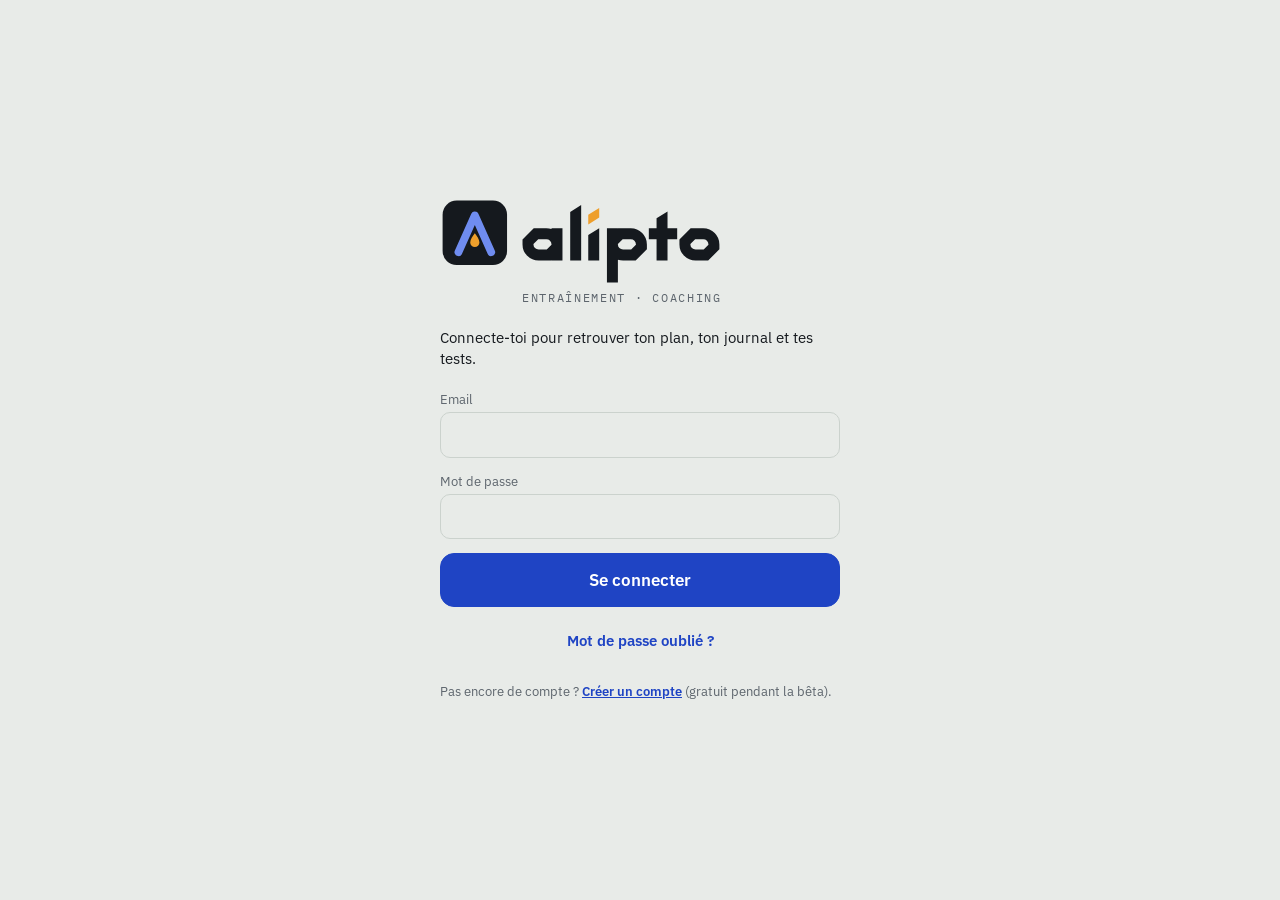
==== commit 059c136e: "Publication 8ca5867" ====
--- a/app/index.html
+++ b/app/index.html
@@ -2,6 +2,9 @@
 <html lang="fr">
 <head>
   <meta charset="utf-8" />
+  <!-- Sécurité : seuls les scripts de l'appli peuvent tourner, et seul Supabase peut être contacté (protège la session contre un script injecté).
+       Le sha256 est celui du petit script du thème plus bas : le recalculer si on le modifie (sinon il est bloqué). -->
+  <meta http-equiv="Content-Security-Policy" content="default-src 'self'; script-src 'self' 'sha256-0+UR3E/lokUE4wHsMSMkOio+NCaukIRKdV+FFMU8HjE='; style-src 'self' 'unsafe-inline'; img-src 'self' data: blob: https://remthpcuidagjaxxkohc.supabase.co; media-src 'self' blob: https://remthpcuidagjaxxkohc.supabase.co; font-src 'self' data:; connect-src 'self' https://remthpcuidagjaxxkohc.supabase.co wss://remthpcuidagjaxxkohc.supabase.co; worker-src 'self'; manifest-src 'self'; object-src 'none'; base-uri 'self'; form-action 'self'" />
   <meta name="viewport" content="width=device-width, initial-scale=1, viewport-fit=cover" />
   <meta name="apple-mobile-web-app-capable" content="yes" />
   <meta name="mobile-web-app-capable" content="yes" />
@@ -16,8 +19,8 @@
   <title>Alipto</title>
   <style>html,body{background:#e8ebe8}@media (prefers-color-scheme:dark){html:not([data-theme=light]),html:not([data-theme=light]) body{background:#0f1214}}html[data-theme=dark],html[data-theme=dark] body{background:#0f1214}</style>
   <script>try{var t=localStorage.getItem('carnet-theme');if(t==='light'||t==='dark'){document.documentElement.setAttribute('data-theme',t);document.querySelectorAll('meta[name=theme-color]').forEach(function(m){m.content=t==='dark'?'#0f1214':'#e8ebe8'})}}catch(e){}</script>
-  <script type="module" crossorigin src="/app/assets/index-BdIocf6w.js"></script>
-  <link rel="stylesheet" crossorigin href="/app/assets/index-BIHSf_hE.css">
+  <script type="module" crossorigin src="/app/assets/index-B4YF_j1P.js"></script>
+  <link rel="stylesheet" crossorigin href="/app/assets/index-FnAvA-bv.css">
 <link rel="manifest" href="/app/manifest.webmanifest"></head>
 <body>
   <div id="app"></div>
--- a/app/assets/index-FnAvA-bv.css
+++ b/app/assets/index-FnAvA-bv.css
@@ -0,0 +1 @@
+@font-face{font-family:IBM Plex Sans;font-style:normal;font-display:swap;font-weight:400;src:url(/app/assets/ibm-plex-sans-latin-400-normal-CDDApCn2.woff2) format("woff2"),url(/app/assets/ibm-plex-sans-latin-400-normal-CYLoc0-x.woff) format("woff")}@font-face{font-family:IBM Plex Sans;font-style:normal;font-display:swap;font-weight:500;src:url(/app/assets/ibm-plex-sans-latin-500-normal-6ng42L7E.woff2) format("woff2"),url(/app/assets/ibm-plex-sans-latin-500-normal-BgVn5rGT.woff) format("woff")}@font-face{font-family:IBM Plex Sans;font-style:normal;font-display:swap;font-weight:600;src:url(/app/assets/ibm-plex-sans-latin-600-normal-CuJfVYMP.woff2) format("woff2"),url(/app/assets/ibm-plex-sans-latin-600-normal-Cu4Hd6ag.woff) format("woff")}@font-face{font-family:IBM Plex Mono;font-style:normal;font-display:swap;font-weight:400;src:url(/app/assets/ibm-plex-mono-latin-400-normal-DMJ8VG8y.woff2) format("woff2"),url(/app/assets/ibm-plex-mono-latin-400-normal-CvHOgSBP.woff) format("woff")}@font-face{font-family:IBM Plex Mono;font-style:normal;font-display:swap;font-weight:500;src:url(/app/assets/ibm-plex-mono-latin-500-normal-DSY6xOcd.woff2) format("woff2"),url(/app/assets/ibm-plex-mono-latin-500-normal-CB9ihrfo.woff) format("woff")}:root{--bg:#e8ebe8;--surface:#f8f9f7;--sunk:#dde2de;--ink:#15191e;--muted:#5d656d;--rule:#cbd2cd;--accent:#1f44c4;--accent-ink:#ffffff;--accent-soft:#dfe5f9;--good:#23804a;--warn:#a96406;--crit:#bd372a;--k-grimpe:#1f44c4;--k-doigts:#d5521c;--k-muscu:#4b525b;--k-ppg:#4e6a93;--k-pps:#9a4a2c;--k-kine:#17876b;--k-epaule:#8247c0;--k-velo:#0d8aa3;--k-test:#c1271f;--k-rest:#9aa2a0;--k-autre:#6a6f75;--k-renfo:#9c6410;--k-compet:#b52f7c;--k-affut:#557a14;--k-recup:#6f8a86;--k-course:#2e8b57;--k-sport:#a3567a;--za:#7fa43c;--s-profond:#22327a;--s-leger:#6f86d6;--s-rem:#a157c9;--s-eveil:#e0789a;--z1:#93a8ea;--z2:#4d6cd6;--z3:#1d368f;--plan:#c3cac4;--f-display:"Big Shoulders Display","Arial Narrow",sans-serif;--f-body:"IBM Plex Sans",-apple-system,system-ui,sans-serif;--f-mono:"IBM Plex Mono",ui-monospace,Menlo,monospace;--tab-h:58px;--r:14px;--oil:#ee9f2c;--oil-ink:#8f5200;color-scheme:light}:root[data-theme=dark]{--bg:#0f1214;--surface:#171b1e;--sunk:#21262a;--ink:#e8ebe6;--muted:#98a1a8;--rule:#2c3237;--accent:#86a2ff;--accent-ink:#0c1330;--accent-soft:#1c2646;--good:#58c482;--warn:#e3a23e;--crit:#ff7b6c;--k-grimpe:#86a2ff;--k-doigts:#ff8b55;--k-muscu:#a6aeb7;--k-ppg:#9bb4dc;--k-pps:#e39a78;--k-kine:#4fcaa5;--k-epaule:#bb8ef1;--k-velo:#52c5de;--k-test:#ff6f64;--k-rest:#5c6468;--k-autre:#8b9197;--k-renfo:#e2a548;--k-compet:#f07ab8;--k-affut:#a6cf5b;--k-recup:#8fb2ac;--k-course:#6fd29a;--k-sport:#e293b9;--za:#8fbf4a;--s-profond:#5d74e0;--s-leger:#9fb2f0;--s-rem:#c48ae8;--s-eveil:#f29bb6;--z1:#3b4f93;--z2:#6886ec;--z3:#b4c5ff;--plan:#3d4549;--oil:#f5b04b;--oil-ink:#f5b04b;color-scheme:dark}@media(prefers-color-scheme:dark){:root:not([data-theme=light]){--bg:#0f1214;--surface:#171b1e;--sunk:#21262a;--ink:#e8ebe6;--muted:#98a1a8;--rule:#2c3237;--accent:#86a2ff;--accent-ink:#0c1330;--accent-soft:#1c2646;--good:#58c482;--warn:#e3a23e;--crit:#ff7b6c;--k-grimpe:#86a2ff;--k-doigts:#ff8b55;--k-muscu:#a6aeb7;--k-ppg:#9bb4dc;--k-pps:#e39a78;--k-kine:#4fcaa5;--k-epaule:#bb8ef1;--k-velo:#52c5de;--k-test:#ff6f64;--k-rest:#5c6468;--k-autre:#8b9197;--k-renfo:#e2a548;--k-compet:#f07ab8;--k-affut:#a6cf5b;--k-recup:#8fb2ac;--k-course:#6fd29a;--k-sport:#e293b9;--za:#8fbf4a;--s-profond:#5d74e0;--s-leger:#9fb2f0;--s-rem:#c48ae8;--s-eveil:#f29bb6;--z1:#3b4f93;--z2:#6886ec;--z3:#b4c5ff;--plan:#3d4549;--oil:#f5b04b;--oil-ink:#f5b04b;color-scheme:dark}}*{box-sizing:border-box}html,body{margin:0;background:var(--bg)}body{color:var(--ink);font-family:var(--f-body);font-size:16px;line-height:1.45;-webkit-font-smoothing:antialiased;-webkit-tap-highlight-color:transparent;text-size-adjust:100%}button,input,textarea,select{font:inherit;color:inherit}button{cursor:pointer;-webkit-user-select:none;user-select:none;touch-action:manipulation}:focus-visible{outline:2px solid var(--accent);outline-offset:2px}a{color:var(--accent)}.num{font-family:var(--f-mono);font-variant-numeric:tabular-nums}.muted{color:var(--muted)}.screen{max-width:760px;margin:0 auto;padding:calc(env(safe-area-inset-top) + 14px) 16px calc(var(--tab-h) + env(safe-area-inset-bottom) + 28px)}.head{display:flex;justify-content:space-between;align-items:flex-end;gap:12px;margin-bottom:14px}.eyebrow{font-family:var(--f-mono);font-size:12px;letter-spacing:.08em;text-transform:uppercase;color:var(--muted)}h1.title{font-family:var(--f-display);font-weight:800;font-size:clamp(34px,10vw,46px);line-height:.92;text-transform:uppercase;margin:4px 0 0;letter-spacing:.005em}h2.h2{font-family:var(--f-display);font-weight:800;font-size:24px;line-height:1;text-transform:uppercase;margin:0}h3.h3{font-size:12px;font-weight:600;letter-spacing:.09em;text-transform:uppercase;color:var(--muted);margin:0 0 10px;display:flex;justify-content:space-between;align-items:baseline;gap:8px}h3.h3 em{font-style:normal;font-family:var(--f-mono);letter-spacing:0;text-transform:none}.stack{display:flex;flex-direction:column;gap:14px}.card{background:var(--surface);border:1px solid var(--rule);border-radius:var(--r);padding:16px;min-width:0}.card.flat{padding:0;overflow:hidden}.lead{margin:6px 0 0;font-size:15px}.small{font-size:13px;color:var(--muted);margin:8px 0 0}.pill{display:inline-flex;align-items:center;gap:6px;font-size:12px;font-weight:600;letter-spacing:.04em;text-transform:uppercase;padding:4px 10px;border-radius:999px;border:1px solid currentColor;white-space:nowrap}.pill.good{color:var(--good)}.pill.ok{color:var(--muted)}.pill.warn{color:var(--warn)}.pill.crit{color:var(--crit)}.count{display:flex;align-items:baseline;gap:6px;flex-shrink:1;min-width:0;font-family:var(--f-display);font-weight:800;color:var(--accent)}.count b{font-size:38px;line-height:.9}.count span{font-family:var(--f-body);font-weight:500;font-size:12px;color:var(--muted);line-height:1.2;max-width:7.5em}.btn{display:inline-flex;align-items:center;justify-content:center;gap:8px;min-height:40px;padding:8px 14px;border-radius:10px;border:1px solid var(--rule);background:var(--surface);font-weight:600;font-size:15px}.btn:active{transform:scale(.98)}.btn.primary{background:var(--accent);color:var(--accent-ink);border-color:var(--accent)}.btn.ink{background:var(--ink);color:var(--surface);border-color:var(--ink)}.btn.big{width:100%;min-height:54px;border-radius:14px;font-size:17px}.btn.ghost{background:transparent;border-color:transparent;color:var(--accent);padding-inline:6px}.btn.danger{color:var(--crit)}.btn:disabled{opacity:.4}.icon-btn{width:40px;height:40px;border-radius:999px;border:1px solid var(--rule);background:var(--surface);display:inline-flex;align-items:center;justify-content:center;flex:none}.icon-btn svg{width:20px;height:20px}.row-btns{display:flex;gap:8px;flex-wrap:wrap}.seg{display:grid;grid-auto-flow:column;grid-auto-columns:minmax(0,1fr);gap:4px}.seg button{height:42px;border:1px solid var(--rule);background:var(--bg);border-radius:9px;font-family:var(--f-mono);font-size:15px;font-variant-numeric:tabular-nums;padding:0}.seg button[aria-pressed=true]{background:var(--ink);color:var(--surface);border-color:var(--ink)}.seg button.tgt{background:var(--accent-soft);border-color:var(--accent)}.seg button.tgt[aria-pressed=true]{background:var(--ink);color:var(--surface);border-color:var(--ink)}.seg.txt button{font-family:var(--f-body);font-size:14px;font-weight:600}.seg.dense button{height:38px;font-size:14px}.wrow{display:grid;grid-template-columns:6.6rem minmax(0,1fr);gap:4px 10px;align-items:center;padding-block:5px}.wrow .lbl{font-size:14.5px;font-weight:500;line-height:1.15}.wrow .lbl small{display:block;font-weight:400;font-size:11.5px;color:var(--muted)}.score{display:flex;align-items:center;gap:12px;margin-top:10px}.score b{font-family:var(--f-display);font-weight:800;font-size:34px;line-height:1}.score b small{font-size:18px;color:var(--muted)}.chips{display:flex;flex-wrap:wrap;gap:6px}.chip{border:1px solid var(--rule);background:var(--bg);border-radius:999px;padding:8px 14px;font-size:14px;min-height:38px}.chip[aria-pressed=true]{border-color:var(--crit);color:var(--crit);font-weight:600;background:transparent}.chip.sel[aria-pressed=true]{border-color:var(--ink);color:var(--surface);background:var(--ink)}.sub-lbl{font-size:14px;font-weight:500;margin:12px 0 6px}.sub-lbl small{color:var(--muted);font-weight:400;font-size:12px;margin-left:6px}.fld{display:flex;flex-direction:column;gap:4px;font-size:12.5px;color:var(--muted);min-width:0}.in,textarea.in,select.in{font-size:16px;background:var(--bg);border:1px solid var(--rule);border-radius:10px;padding:10px 12px;width:100%;min-width:0;color:var(--ink)}.in.mono{font-family:var(--f-mono)}textarea.in{min-height:96px;resize:vertical;line-height:1.45}.in[aria-invalid=true]{border-color:var(--crit)}.grid2{display:grid;grid-template-columns:repeat(2,minmax(0,1fr));gap:10px}.grid3{display:grid;grid-template-columns:repeat(3,minmax(0,1fr));gap:10px}.grid4{display:grid;grid-template-columns:repeat(4,minmax(0,1fr));gap:8px}@media(max-width:420px){.grid4{grid-template-columns:repeat(2,minmax(0,1fr))}}.sum{display:grid;grid-template-columns:minmax(0,1fr) auto;gap:2px 12px;align-items:center;text-align:left;width:100%;padding:12px 16px}.sum-k{font-size:12px;font-weight:600;letter-spacing:.09em;text-transform:uppercase;color:var(--muted)}.sum-v{grid-row:2;display:flex;align-items:center;gap:10px}.sum-v b{font-family:var(--f-display);font-weight:800;font-size:30px;line-height:1}.sum-v b small{font-size:16px;color:var(--muted)}.sum-f{grid-column:1;font-size:13px;color:var(--crit)}.sum-e{grid-column:2;grid-row:1/span 2;color:var(--accent);font-size:14px;font-weight:600}.strip{display:grid;grid-template-columns:repeat(7,minmax(0,1fr));gap:5px}.sd{display:flex;flex-direction:column;align-items:center;gap:3px;padding:7px 2px 6px;border-radius:12px;border:1px solid transparent;background:var(--surface)}.sd .w{font-size:11px;color:var(--muted);font-weight:600}.sd .d{font-family:var(--f-mono);font-size:16px;font-weight:500}.sd .tp{display:flex;gap:2px;height:4px}.sd .tp i{width:7px;height:4px;border-radius:2px}.sd .st{font-size:11px;height:13px;line-height:13px;color:var(--good)}.sd.today{border-color:var(--accent)}.sd[aria-pressed=true]{background:var(--ink);color:var(--surface)}.sd[aria-pressed=true] .w{color:var(--surface);opacity:.75}.wk-nav{display:flex;justify-content:space-between;align-items:center;margin-bottom:8px;gap:8px}.wk-nav .lbl{font-family:var(--f-mono);font-size:13px;color:var(--muted);text-align:center;flex:1}.wk-nav .lbl b{color:var(--ink);font-weight:500}.adv{display:flex;flex-direction:column;gap:6px}.adv p{margin:0;font-size:14.5px;padding:6px 0 6px 11px;border-left:3px solid var(--rule)}.adv p.good{border-color:var(--good)}.adv p.warn{border-color:var(--warn)}.adv p.crit{border-color:var(--crit)}.goal{background:var(--sunk);border-radius:12px;padding:12px}.goal-top{display:grid;grid-template-columns:auto minmax(0,1fr);gap:16px;align-items:center}.goal-rpe small{display:block;font-size:11px;color:var(--muted);letter-spacing:.04em;text-transform:uppercase;line-height:1.2}.goal-rpe b{display:block;font-family:var(--f-display);font-weight:800;font-size:38px;line-height:1;margin-top:2px}.goal-rpe b i{font-style:normal;font-size:16px;color:var(--muted);margin-left:2px}.siv{display:flex;flex-direction:column;gap:6px;min-width:0}.siv-row{display:grid;grid-template-columns:5.6rem minmax(0,1fr) 1.2rem;gap:8px;align-items:center;font-size:12.5px}.siv-row .bar{height:6px;border-radius:3px;background:var(--surface);overflow:hidden}.siv-row .bar i{display:block;height:100%;background:var(--accent);border-radius:3px}.siv-row b{font-family:var(--f-mono);font-weight:500;text-align:right}.goal-why{margin:10px 0 0;font-size:13px;color:var(--muted)}.blk{display:grid;grid-template-columns:4px minmax(0,1fr);gap:12px}.blk>.tape{border-radius:2px;width:4px}.blk h4{margin:0;font-size:16px;font-weight:600;line-height:1.3}.blk p.d{margin:2px 0 0;font-size:14.5px}.blk .sub{color:var(--muted);font-size:13px;margin-top:4px}.calc{margin-top:6px;font-family:var(--f-mono);font-size:13px;background:var(--accent-soft);border-radius:8px;padding:7px 10px}.guard{margin-top:6px;font-size:13px;border-left:3px solid var(--warn);padding:4px 0 4px 9px}.items{display:flex;flex-direction:column;gap:6px;margin-top:10px}.it{display:grid;grid-template-columns:32px minmax(0,1fr);gap:8px 10px;align-items:start;background:var(--bg);border:1px solid var(--rule);border-radius:12px;padding:9px 10px}.ck{width:32px;height:32px;border-radius:9px;border:1.5px solid var(--muted);background:var(--surface);display:grid;place-items:center;color:transparent;padding:0;font-size:17px;font-weight:700}.ck[aria-pressed=true]{background:var(--good);border-color:var(--good);color:var(--surface)}.it-txt{min-width:0;padding-top:4px}.it-txt b{display:flex;justify-content:space-between;gap:10px;font-size:15px;font-weight:600;line-height:1.3}.it-txt span{display:block;font-size:13px;color:var(--muted);line-height:1.4;margin-top:1px}.it.done .lt{color:var(--muted);text-decoration:line-through;text-decoration-thickness:1px}.pn{font-family:var(--f-mono);font-size:12.5px;font-weight:500;color:var(--muted);white-space:nowrap}.pips{grid-column:1/-1;display:flex;flex-wrap:wrap;gap:6px}.pip{width:36px;height:36px;border-radius:9px;border:1px solid var(--rule);background:var(--surface);font-family:var(--f-mono);font-size:12.5px;color:var(--muted);padding:0}.pip[aria-pressed=true]{background:var(--c,var(--accent));border-color:var(--c,var(--accent));color:var(--surface)}.load-tag{font-family:var(--f-mono);font-size:13px;color:var(--ink);background:var(--sunk);border-radius:6px;padding:1px 6px;margin-left:6px;white-space:nowrap}.load-tag.chg{background:var(--accent-soft)}.cmp{margin:8px 0 0;font-size:14px;padding:5px 0 5px 10px;border-left:3px solid var(--rule)}.cmp.good{border-color:var(--good)}.cmp.warn{border-color:var(--warn)}.rpe-lbl{font-size:13px;color:var(--muted);margin-top:6px}.rpe-lbl b{color:var(--ink)}.loadbox{font-family:var(--f-mono);font-size:16px;background:var(--sunk);border-radius:10px;padding:9px 12px}.loadbox small{display:block;font-family:var(--f-body);font-size:11px;color:var(--muted)}.night{display:grid;grid-template-columns:repeat(4,minmax(0,1fr));gap:8px}@media(max-width:420px){.night{grid-template-columns:repeat(2,minmax(0,1fr))}}.sbar{display:flex;height:10px;border-radius:5px;overflow:hidden;background:var(--sunk);margin-top:12px}.sbar i{display:block;height:100%}.nsum{font-family:var(--f-mono);font-size:13px;margin-top:8px;display:flex;flex-wrap:wrap;gap:4px 14px}.nsum .k{display:inline-flex;align-items:center;gap:5px}.nsum .k i{width:9px;height:9px;border-radius:2px;display:inline-block}details.fold>summary{list-style:none;cursor:pointer;display:flex;justify-content:space-between;align-items:center}details.fold>summary::-webkit-details-marker{display:none}details.fold>summary:after{content:"";width:9px;height:9px;border-right:2px solid var(--muted);border-bottom:2px solid var(--muted);transform:rotate(45deg);margin-right:4px;transition:transform .2s}details.fold[open]>summary:after{transform:rotate(-135deg)}.tabbar{position:fixed;left:0;right:0;bottom:0;z-index:30;display:grid;grid-template-columns:repeat(5,minmax(0,1fr));padding:6px 6px calc(env(safe-area-inset-bottom) + 4px);background:color-mix(in srgb,var(--surface) 86%,transparent);-webkit-backdrop-filter:blur(18px) saturate(1.4);backdrop-filter:blur(18px) saturate(1.4);border-top:1px solid var(--rule)}.tabbar button{display:flex;flex-direction:column;align-items:center;gap:2px;background:none;border:0;padding:4px 0;color:var(--muted);font-size:10.5px;font-weight:600}.tabbar button svg{width:25px;height:25px}.tabbar button[aria-current=page]{color:var(--accent)}.sheet-wrap{position:fixed;inset:0;z-index:40;background:#0a0c0e61;display:flex;align-items:flex-end;justify-content:center;animation:fade .18s ease}.sheet{width:100%;max-width:760px;max-height:94dvh;background:var(--bg);border-radius:18px 18px 0 0;display:flex;flex-direction:column;animation:up .26s cubic-bezier(.2,.8,.2,1);overflow:hidden}.sheet-h{display:flex;align-items:center;justify-content:space-between;gap:10px;padding:8px 14px;border-bottom:1px solid var(--rule);background:var(--surface);position:relative}.sheet-h:before{content:"";position:absolute;top:5px;left:50%;width:38px;height:5px;border-radius:3px;background:var(--rule);transform:translate(-50%)}.sheet-h .t{font-weight:600;font-size:16px;margin-top:8px;flex:1;text-align:center;min-width:0;overflow:hidden;text-overflow:ellipsis;white-space:nowrap}.sheet-h .btn{margin-top:8px}.sheet-b{overflow:auto;-webkit-overflow-scrolling:touch;padding:14px 16px calc(env(safe-area-inset-bottom) + 24px);overscroll-behavior:contain}@keyframes up{0%{transform:translateY(100%)}to{transform:none}}@keyframes fade{0%{opacity:0}to{opacity:1}}@media(prefers-reduced-motion:reduce){.sheet,.sheet-wrap{animation:none}}.ses{position:fixed;inset:0;z-index:50;background:var(--bg);display:flex;flex-direction:column}.ses-top{padding:calc(env(safe-area-inset-top) + 8px) 14px 10px;display:flex;align-items:center;gap:10px;background:var(--surface);border-bottom:1px solid var(--rule)}.ses-top .mid{flex:1;min-width:0;text-align:center}.ses-top .mid b{display:block;font-size:15px;white-space:nowrap;overflow:hidden;text-overflow:ellipsis}.ses-top .mid span{font-family:var(--f-mono);font-size:13px;color:var(--muted)}.ses-prog{height:4px;background:var(--sunk)}.ses-prog i{display:block;height:100%;background:var(--accent);transition:width .3s}.ses-body{flex:1;overflow:auto;padding:16px 16px 24px;-webkit-overflow-scrolling:touch}.ses-foot{padding:10px 16px calc(env(safe-area-inset-bottom) + 10px);background:var(--surface);border-top:1px solid var(--rule);display:flex;gap:10px}.ses-foot .btn{flex:1;min-height:52px;border-radius:14px}.step-k{display:flex;align-items:center;gap:8px;font-size:13px;font-weight:600;letter-spacing:.06em;text-transform:uppercase;color:var(--muted)}.step-k i{width:10px;height:10px;border-radius:3px}.step-t{font-family:var(--f-display);font-weight:800;font-size:clamp(32px,9vw,44px);line-height:.95;text-transform:uppercase;margin:8px 0 6px}.step-d{font-size:16px;margin:0}.bigpips{display:grid;grid-template-columns:repeat(auto-fill,minmax(52px,1fr));gap:8px;margin-top:18px}.bigpips button{height:52px;border-radius:12px;border:1px solid var(--rule);background:var(--surface);font-family:var(--f-mono);font-size:16px;color:var(--muted)}.bigpips button[aria-pressed=true]{background:var(--c,var(--accent));border-color:var(--c,var(--accent));color:var(--surface)}.stepper{display:flex;align-items:center;gap:10px;margin-top:16px;background:var(--surface);border:1px solid var(--rule);border-radius:14px;padding:8px}.stepper button{width:48px;height:44px;border-radius:10px;border:1px solid var(--rule);background:var(--bg);font-size:20px;font-weight:600}.stepper .v{flex:1;text-align:center;font-family:var(--f-mono);font-size:22px;font-weight:500}.stepper .v small{display:block;font-family:var(--f-body);font-size:11px;color:var(--muted);font-weight:400}.phase-box{margin-top:18px;border-radius:16px;padding:16px;background:var(--surface);border:1px solid var(--rule)}.phase-box .ph{font-size:13px;font-weight:600;letter-spacing:.06em;text-transform:uppercase;color:var(--muted)}.phase-box .pv{font-family:var(--f-display);font-weight:800;font-size:30px;line-height:1.05;margin-top:2px}.steps-list{display:flex;flex-direction:column;gap:6px;margin-top:22px}.steps-list button{display:flex;align-items:center;gap:10px;text-align:left;padding:10px 12px;border-radius:12px;border:1px solid var(--rule);background:var(--surface);font-size:14.5px}.steps-list button[aria-current=step]{border-color:var(--accent);box-shadow:inset 0 0 0 1px var(--accent)}.steps-list .dot{width:22px;height:22px;border-radius:50%;border:1.5px solid var(--muted);flex:none;display:grid;place-items:center;font-size:12px;color:transparent}.steps-list .dot.on{background:var(--good);border-color:var(--good);color:var(--surface)}.steps-list .dot.part{border-color:var(--accent);background:linear-gradient(90deg,var(--accent) 50%,transparent 50%)}.rest{position:fixed;left:12px;right:12px;bottom:calc(env(safe-area-inset-bottom) + 84px);z-index:55;background:var(--ink);color:var(--surface);border-radius:20px;padding:14px 14px 12px;display:grid;grid-template-columns:auto minmax(0,1fr);align-items:center;gap:10px 14px;box-shadow:0 10px 30px #00000040;animation:up .25s cubic-bezier(.2,.8,.2,1);overflow:hidden}.rest .t{font-family:var(--f-mono);font-size:42px;font-weight:500;line-height:1;min-width:4ch}.rest .l{min-width:0;font-size:14px;opacity:.85;line-height:1.3}.rest .rb{grid-column:1/-1;display:grid;grid-template-columns:repeat(3,minmax(0,1fr));gap:8px}.rest button{height:44px;border-radius:12px;border:1px solid rgba(255,255,255,.25);background:transparent;color:inherit;font-weight:600;font-size:15px}:root[data-theme=dark] .rest button{border-color:#00000040}@media(prefers-color-scheme:dark){:root:not([data-theme=light]) .rest button{border-color:#00000040}}.rest .ring{position:absolute;left:0;bottom:0;height:3px;background:var(--accent);border-radius:0 0 0 20px}.tmr{position:fixed;inset:0;z-index:70;display:flex;flex-direction:column;align-items:stretch;padding:calc(env(safe-area-inset-top) + 12px) 18px calc(env(safe-area-inset-bottom) + 18px);transition:background-color .25s,color .25s}.tmr.work{background:var(--accent);color:var(--accent-ink)}.tmr.pause{background:var(--surface);color:var(--ink)}.tmr.prep,.tmr.setrest{background:var(--sunk);color:var(--ink)}.tmr.sw{background:var(--oil);color:#15191e}.tmr.done{background:var(--good);color:var(--surface)}.tmr-top{display:flex;justify-content:space-between;align-items:center;font-weight:600}.tmr-top button{background:transparent;border:1px solid currentColor;color:inherit;border-radius:999px;padding:8px 14px;font-weight:600;opacity:.85}.tmr-mid{flex:1;display:flex;flex-direction:column;align-items:center;justify-content:center;text-align:center;gap:6px}.tmr-ph{font-size:18px;font-weight:600;letter-spacing:.1em;text-transform:uppercase;opacity:.9}.tmr-big{font-family:var(--f-mono);font-weight:500;font-size:min(38vw,190px);line-height:1;font-variant-numeric:tabular-nums}.tmr-sub{font-size:18px;opacity:.9}.tmr-meta{display:flex;justify-content:center;gap:18px;font-family:var(--f-mono);font-size:15px;opacity:.85;flex-wrap:wrap}.tmr-bar{height:6px;border-radius:3px;background:color-mix(in srgb,currentColor 20%,transparent);overflow:hidden;margin:12px 0 16px}.tmr-bar i{display:block;height:100%;background:currentColor;opacity:.75}.tmr-ctl{display:flex;gap:10px}.tmr-ctl button{flex:1;min-height:56px;border-radius:16px;border:1px solid currentColor;background:transparent;color:inherit;font-size:17px;font-weight:600}.tmr-ctl button.main{background:currentColor}.tmr-ctl button.main span{filter:invert(1);mix-blend-mode:difference}.tp-dots{display:flex;flex-wrap:wrap;justify-content:center;gap:8px;margin-top:14px;max-width:300px}.tp-dots i{width:14px;height:14px;border-radius:50%;border:2px solid currentColor;opacity:.55}.tp-dots i.on{background:currentColor;opacity:.95}.tp-strip{display:flex;gap:4px;height:12px;margin-top:6px}.tp-strip div{border-radius:6px;background:color-mix(in srgb,currentColor 18%,transparent);overflow:hidden}.tp-strip i{display:block;height:100%;background:currentColor;opacity:.8}.tp-lbl{display:flex;justify-content:space-between;font-family:var(--f-mono);font-size:12px;opacity:.75;margin-top:4px}.pair{display:flex;flex-direction:column;gap:10px;margin-top:14px}.pair-it{border:1px solid var(--rule);border-radius:var(--r);padding:12px;background:var(--surface)}.pair-it.on{border-color:var(--accent);box-shadow:0 0 0 1px var(--accent)}.pair-it .bigpips{margin-top:10px}.pair-it.mini{padding:10px 12px;background:transparent}.pair-n{display:inline-grid;place-items:center;width:22px;height:22px;border-radius:6px;background:var(--sunk);font-family:var(--f-mono);font-size:12px;margin-right:8px;vertical-align:1px}.pair-it.on .pair-n,.rest.hold-t{background:var(--accent);color:var(--accent-ink)}.rest.hold-t .ring{background:var(--accent-ink)}.rest.hold-t .rb{grid-template-columns:1fr}.sheet-wrap.top{z-index:80}.term{border:0;background:transparent;padding:0;margin:0;font:inherit;color:inherit;text-decoration:underline dotted;text-decoration-thickness:1.5px;text-underline-offset:3px;text-decoration-color:var(--accent);cursor:help;display:inline}.lex{border-bottom:1px solid var(--rule);padding:0 0 10px}.lex b{font-size:16px}.lex p{margin:4px 0 2px;font-size:14.5px;line-height:1.45}.wu{margin:14px 0 4px;padding:12px 14px;border-radius:14px;background:var(--sunk)}.wu-h{display:flex;flex-direction:column;gap:1px}.wu-h b{font-size:16px;font-weight:600}.wu-h small{font-family:var(--f-mono);font-size:12px;color:var(--muted)}.wu-l{list-style:none;margin:8px 0 0;padding:0;display:flex;flex-direction:column;gap:6px}.wu-ph{font-size:11.5px;letter-spacing:.06em;text-transform:uppercase;color:var(--muted);margin-top:4px}.wu-s{display:flex;gap:10px;align-items:flex-start;background:var(--surface);border-radius:12px;padding:10px 12px}.wu-s .ck{flex:none;width:28px;height:28px;border-radius:50%;border:1.5px solid var(--rule);display:grid;place-items:center;font-size:13px;color:transparent;background:transparent;padding:0}.wu-s.on .ck{background:var(--good);border-color:var(--good);color:var(--surface)}.wu-s b{display:block;font-size:14.5px;font-weight:600}.wu-s span span{display:block;font-size:13.5px;color:var(--muted);line-height:1.4}.wu-s.on b{text-decoration:line-through;color:var(--muted)}.wu-tm{margin-top:8px;min-height:38px;font-size:14px}.wu-open{display:flex;align-items:center;justify-content:space-between;width:100%;margin-top:8px;padding:8px 10px;border:1px dashed var(--rule);border-radius:12px;background:transparent;color:inherit;text-align:left}.te-in{display:flex;gap:6px}.te-in .in{flex:1;min-width:0}.te-incl{flex:none;min-width:44px;padding:0 10px}.te-der{margin:8px 0 0;font-family:var(--f-mono);font-size:14px;color:var(--accent)}.incl-v{font-family:var(--f-mono);font-size:72px;font-weight:500;text-align:center;line-height:1.1}.ses-mini{position:fixed;left:10px;right:10px;top:calc(env(safe-area-inset-top) + 8px);z-index:65;display:flex;align-items:center;gap:8px;padding:8px 8px 8px 14px;border-radius:18px;background:var(--ink);color:var(--surface);box-shadow:0 8px 24px #00000040;animation:fade .2s ease}.ses-mini.work{background:var(--accent);color:var(--accent-ink)}.ses-mini.done{background:var(--good);color:var(--surface)}.ses-mini .sm-main{flex:1;min-width:0;display:grid;grid-template-columns:auto minmax(0,1fr);grid-template-rows:auto auto;column-gap:10px;align-items:center;text-align:left;border:0;background:transparent;color:inherit;padding:0}.ses-mini .sm-main small{grid-column:1/-1;font-size:12px;opacity:.85;white-space:nowrap;overflow:hidden;text-overflow:ellipsis}.ses-mini .sm-main b{font-family:var(--f-mono);font-size:24px;font-weight:500;line-height:1.1}.ses-mini .sm-main span{font-size:12.5px;opacity:.85;white-space:nowrap;overflow:hidden;text-overflow:ellipsis}.ses-mini .sm-act,.ses-mini .sm-open{flex:none;min-height:40px;padding:0 12px;border-radius:12px;border:1px solid currentColor;background:transparent;color:inherit;font-weight:600;font-size:14px}.ses-mini .sm-open{background:var(--surface);color:var(--ink);border-color:transparent}.ses-mini.work .sm-open{background:var(--accent-ink);color:var(--accent)}body.ses-mini-on main{margin-top:72px}.tmr-top .tmr-min{margin-left:auto;margin-right:8px}.blk-h{display:flex;align-items:flex-start;gap:8px}.blk-h h4{flex:1;min-width:0}.blk-slot{flex:none;margin-top:1px;font-size:11px;padding:3px 9px}.blk-m{flex:none;border:0;background:transparent;color:var(--muted);font-size:13px;letter-spacing:1px;min-height:28px;min-width:40px;border-radius:8px;margin:-4px -6px 0 0}.blk.off h4{color:var(--muted);text-decoration:line-through;text-decoration-thickness:1px}.blk-st{margin:2px 0 0;font-size:13.5px;color:var(--muted)}.blk-ap{display:flex;flex-direction:column;align-items:flex-start;gap:4px;margin:8px 0 6px;padding:10px 12px;border:1px dashed var(--rule);border-radius:12px}.blk-ap b{font-size:14px;font-weight:600}.blk-ap span{font-size:13px;color:var(--muted)}.blk-ap .btn.primary{margin-top:4px}.hero-ap{display:flex;align-items:center;justify-content:space-between;gap:10px;font-size:14px;padding:10px 0 0}.bm-opt{display:flex;flex-direction:column;align-items:flex-start;gap:2px;width:100%;text-align:left;padding:12px 14px;border:1px solid var(--rule);border-radius:14px;background:var(--surface);color:inherit}.bm-opt b{font-size:16px;font-weight:600}.bm-opt span{font-size:13.5px;color:var(--muted)}.bm-opt.on{border-color:var(--accent)}.bm-days{display:flex;flex-direction:column;gap:6px}.bm-days button{display:grid;grid-template-columns:auto minmax(0,1fr);gap:2px 10px;text-align:left;padding:10px 12px;border:1px solid var(--rule);border-radius:12px;background:var(--bg);color:inherit}.bm-days b{font-family:var(--f-mono);font-size:14px;font-weight:500}.bm-days span{font-size:14px;overflow:hidden;text-overflow:ellipsis;white-space:nowrap}.bm-days em{grid-column:1/-1;font-style:normal;font-size:12.5px;color:var(--warn)}.bm-day{display:flex;gap:6px;align-items:stretch}.bm-day>button:first-child{flex:1;min-width:0}.bm-days .bm-swap{display:block;flex:none;padding:0 12px;font-size:13.5px;font-weight:600;color:var(--accent);background:var(--accent-soft, var(--sunk))}.bm-now{display:flex;flex-direction:column;gap:8px;padding:12px 14px;border-radius:14px;background:var(--sunk)}.bm-link{display:block;margin:14px auto 0;border:0;background:transparent;color:var(--accent);font-weight:600;font-size:14.5px;min-height:40px;text-align:center}.bm-link small{display:block;font-weight:400;font-size:12.5px;color:var(--muted);margin-top:2px}.skip-b{margin:14px 0 0;padding:12px 14px;border-radius:12px;background:var(--sunk);font-weight:600}.steps-list .dot.skip{color:var(--muted);border-style:dashed}.untouched{padding:12px 14px;border:1px solid var(--warn);border-radius:14px}.ut-row{display:flex;align-items:center;justify-content:space-between;gap:10px;padding:4px 0}.ut-row span{font-weight:600;min-width:0}.tmr-big small{font-size:.32em;opacity:.7}.bilan{padding:12px 14px;border-radius:14px;background:var(--sunk)}.bilan p{margin:0;font-size:14px;line-height:1.45}.bilan p+p{margin-top:4px}.bilan b{font-weight:600}.fmt-c{text-align:left}.fmt-c b{display:flex;align-items:center;gap:8px;flex-wrap:wrap}.fmt-reco{font-size:11.5px;font-weight:600;color:var(--accent);background:var(--accent-soft);border-radius:999px;padding:2px 8px}.fmt-c .fmt-main{display:block;margin-top:6px;font-size:13px;color:var(--ink)}.fmt-c .fmt-est{display:block;margin-top:2px;font-family:var(--f-mono);font-size:12.5px;color:var(--muted)}.lv-hint{display:block;font-size:12px;color:var(--muted);font-weight:400;margin-top:3px}.cl-grade{display:flex;align-items:center;gap:14px;margin-bottom:6px}.cl-grade b{font-family:var(--f-mono);font-size:22px;font-weight:600;min-width:4ch;text-align:center}.cl-grade button{width:44px;height:44px;border-radius:50%;border:1px solid currentColor;background:transparent;color:inherit;font-size:22px;line-height:1}.tmr.climb .cl-big{min-height:min(30vh,220px);border:0;border-radius:22px;background:var(--accent-ink);color:var(--accent);font-size:28px;font-weight:700;margin-top:8px}.tmr.climb .cl-sub{display:flex;justify-content:space-between;gap:10px;margin-top:10px}.tmr.climb .cl-sub button{flex:1;min-height:48px;border-radius:14px;border:1px solid currentColor;background:transparent;color:inherit;font-weight:600;font-size:15px;opacity:.9}.fld-chk{display:flex;gap:10px;align-items:center;font-size:14px;line-height:1.3}.fld-chk input{width:20px;height:20px;flex:none;accent-color:var(--accent)}.cal{display:grid;grid-template-columns:30px repeat(7,minmax(0,1fr));gap:4px}.cal .dow{font-family:var(--f-mono);font-size:11px;color:var(--muted);text-align:center}.cal .wl{font-family:var(--f-mono);font-size:11px;color:var(--muted);display:flex;align-items:center;justify-content:center}.cal .bloc{grid-column:1/-1;display:flex;flex-wrap:wrap;align-items:baseline;gap:4px 10px;margin-top:12px;padding-top:8px;border-top:1px solid var(--rule)}.cal .bloc.first{margin-top:2px;border-top:0;padding-top:0}.cal .bloc b{font-family:var(--f-display);font-weight:800;font-size:19px;text-transform:uppercase}.cal .bloc span{font-family:var(--f-mono);font-size:11px;color:var(--muted)}.cal .bloc.dim b{color:var(--muted)}.cd{position:relative;height:62px;border:1px solid transparent;border-radius:8px;background:var(--surface);padding:5px 5px 4px;display:flex;flex-direction:column;justify-content:space-between;text-align:left;min-width:0}.cd .n{font-family:var(--f-mono);font-size:13px;font-weight:500;line-height:1}.cd .n small{font-size:9.5px;font-weight:400}.cd .tp{display:flex;flex-direction:column;gap:2px}.cd .tp i{display:block;height:3px;border-radius:2px}.cd .ft{display:flex;justify-content:space-between;font-family:var(--f-mono);font-size:10.5px;line-height:1;min-height:11px}.cd.today{border-color:var(--accent);border-width:2px;padding:4px 4px 3px}.cd.past:not(.logged) .n{color:var(--muted)}.cd .ok{color:var(--good)}.cd.void{background:transparent;pointer-events:none}.tiles{display:grid;grid-template-columns:repeat(2,minmax(0,1fr));gap:10px}.tile{background:var(--surface);border:1px solid var(--rule);border-radius:var(--r);padding:12px 14px;display:flex;flex-direction:column;gap:2px;min-width:0}.tile .k{font-size:12px;color:var(--muted)}.tile b{font-size:28px;font-weight:600;line-height:1.1}.tile b small{font-size:15px;color:var(--muted);font-weight:500}.tile .s{font-size:12px;color:var(--muted)}.ch-card{position:relative}.ch-h{display:flex;justify-content:space-between;align-items:flex-start;gap:6px 14px;flex-wrap:wrap;margin-bottom:8px}.ch-t{font-family:var(--f-display);font-weight:800;font-size:20px;text-transform:uppercase;line-height:1.05;margin:0}.ch-s{margin:3px 0 0;font-size:12.5px;color:var(--muted)}.leg{display:flex;flex-wrap:wrap;gap:4px 12px;font-size:12px;color:var(--muted)}.leg span{display:inline-flex;align-items:center;gap:6px}.leg i{width:12px;height:10px;border-radius:2px;display:inline-block}.ch{min-height:100px;position:relative;touch-action:pan-y;-webkit-user-select:none;user-select:none}.ch svg{display:block;overflow:visible}.empty{color:var(--muted);font-size:14px;padding:22px 16px;border:1px dashed var(--rule);border-radius:12px;text-align:center}.tip{position:absolute;z-index:5;pointer-events:none;background:var(--ink);color:var(--surface);font-size:12.5px;line-height:1.4;padding:6px 9px;border-radius:8px;white-space:pre-line;max-width:240px;transform:translate(-50%,calc(-100% - 8px))}.z1{background:var(--z1)}.z2{background:var(--z2)}.z3{background:var(--z3)}.za{background:var(--za)}.zr{background:var(--sunk);box-shadow:inset 0 0 0 1px var(--rule)}.alert{display:flex;gap:2px 12px;flex-wrap:wrap;align-items:baseline;font-size:14px;padding:9px 12px;border-radius:10px;background:var(--bg);border-left:4px solid var(--zc)}.alert b{font-weight:600}.alert .ad{color:var(--muted);font-family:var(--f-mono);font-size:12px}.jrow{display:flex;flex-direction:column;gap:6px;padding:12px 14px;border-bottom:1px solid var(--rule);background:transparent;border-left:0;border-right:0;border-top:0;text-align:left;width:100%}.jrow:last-child{border-bottom:0}.jrow .t{display:flex;justify-content:space-between;gap:10px;font-weight:600;font-size:15px}.jrow .t span{font-family:var(--f-mono);font-size:12.5px;color:var(--muted);font-weight:400}.jrow .m{display:flex;flex-wrap:wrap;gap:4px 12px;font-family:var(--f-mono);font-size:12.5px;color:var(--muted)}.jrow .m b{color:var(--ink);font-weight:500}.jrow .nt{font-size:13px;color:var(--muted);white-space:nowrap;overflow:hidden;text-overflow:ellipsis}.zdot{display:inline-block;width:9px;height:9px;border-radius:2px;margin-right:5px}.chipsel{display:flex;gap:6px;overflow-x:auto;padding-bottom:4px;scrollbar-width:none}.chipsel::-webkit-scrollbar{display:none}.tl-names{display:grid;gap:3px;margin-top:6px;font-size:11px;letter-spacing:.06em;text-transform:uppercase;color:var(--muted);font-weight:600}.tl-names span{border-left:2px solid var(--rule);padding-left:5px;white-space:nowrap;overflow:hidden;text-overflow:ellipsis}.tl{display:grid;gap:3px;margin-top:6px}.tl-w{display:flex;flex-direction:column;gap:5px;align-items:center;position:relative;min-width:0;background:none;border:0;padding:0}.tl-bar{display:block;width:100%;height:30px;border-radius:5px}.tl-w b{font-family:var(--f-mono);font-size:10.5px;font-weight:500;color:var(--muted)}.tl-w.now b{color:var(--ink)}.tl-w.now .tl-bar{outline:2px solid var(--ink);outline-offset:2px}.tl-test{position:absolute;top:-5px;width:10px;height:10px;border-radius:50%;background:var(--k-test);box-shadow:0 0 0 2px var(--surface)}.leg i.tl-test{position:static;width:10px;height:10px;border-radius:50%;box-shadow:none}.mdx p{margin:8px 0 0;font-size:15px}.mdx p:first-child{margin-top:0}.mdx ul{margin:8px 0 0;padding-left:20px;font-size:15px;display:flex;flex-direction:column;gap:4px}.mdx h4{margin:12px 0 0;font-size:15px}.tw{overflow-x:auto;margin-top:10px;-webkit-overflow-scrolling:touch}table.t{border-collapse:collapse;width:100%;font-size:13.5px}table.t th,table.t td{padding:8px 10px;border-bottom:1px solid var(--rule);text-align:left;vertical-align:top}table.t th{font-size:11px;text-transform:uppercase;letter-spacing:.06em;color:var(--muted);font-weight:600;white-space:nowrap}.list{background:var(--surface);border:1px solid var(--rule);border-radius:var(--r);overflow:hidden}.li{display:flex;align-items:center;justify-content:space-between;gap:12px;width:100%;min-height:52px;padding:11px 14px;border:0;border-bottom:1px solid var(--rule);background:transparent;text-align:left;font-size:15.5px}.li:last-child{border-bottom:0}.li .r{color:var(--muted);font-size:14px;text-align:right;display:flex;align-items:center;gap:8px}.li .r:after{content:"";width:7px;height:7px;border-right:2px solid var(--muted);border-top:2px solid var(--muted);transform:rotate(45deg);opacity:.7}.li.noarrow .r:after{display:none}.li small{display:block;color:var(--muted);font-size:13px}.li.now{background:var(--accent-soft)}.ed-item{border:1px solid var(--rule);border-radius:12px;padding:10px;background:var(--bg);display:flex;flex-direction:column;gap:8px}.ed-item .bar{display:flex;gap:6px;justify-content:flex-end}.ed-item .bar button{height:34px;min-width:34px;border-radius:9px;border:1px solid var(--rule);background:var(--surface);font-size:14px}.ed-item.row{flex-direction:row;align-items:center;padding:6px 8px 6px 12px}.ed-sum{flex:1;min-width:0;display:flex;flex-direction:column;gap:1px;text-align:left;background:none;border:0;padding:4px 0}.ed-sum b{font-weight:600;font-size:15px}.ed-sum span{font-size:13px;color:var(--muted);line-height:1.35}.ed-blk{border:1px solid var(--rule);border-radius:14px;padding:12px;background:var(--surface);display:flex;flex-direction:column;gap:10px}.kdot{display:inline-block;width:10px;height:10px;border-radius:3px;margin-right:6px;vertical-align:0}.set{display:flex;align-items:center;justify-content:space-between;gap:12px;min-height:52px;padding:10px 14px;border-bottom:1px solid var(--rule)}.set:last-child{border-bottom:0}.set small{display:block;color:var(--muted);font-size:13px}input[type=checkbox].sw{appearance:none;-webkit-appearance:none;width:51px;height:31px;border-radius:999px;background:var(--rule);position:relative;flex:none;transition:background .2s}input[type=checkbox].sw:after{content:"";position:absolute;top:2px;left:2px;width:27px;height:27px;border-radius:50%;background:#fff;box-shadow:0 1px 3px #00000040;transition:transform .2s}input[type=checkbox].sw:checked{background:var(--good)}input[type=checkbox].sw:checked:after{transform:translate(20px)}.sync{display:inline-flex;align-items:center;gap:6px;font-size:12px;color:var(--muted)}.sync i{width:8px;height:8px;border-radius:50%;background:var(--muted)}.sync.idle i{background:var(--good)}.sync.syncing i{background:var(--accent)}.sync.error i{background:var(--crit)}.sync.offline i{background:var(--warn)}.login{min-height:100dvh;display:flex;flex-direction:column;justify-content:center;padding:24px 20px calc(env(safe-area-inset-bottom) + 24px);max-width:440px;margin:0 auto;gap:14px}.err{color:var(--crit);font-size:14px;margin:0}.toast{position:fixed;left:50%;transform:translate(-50%);bottom:calc(var(--tab-h) + env(safe-area-inset-bottom) + 16px);z-index:80;background:var(--ink);color:var(--surface);padding:10px 16px;border-radius:12px;font-size:14px;box-shadow:0 8px 24px #0003;max-width:90vw}@media(prefers-reduced-motion:reduce){*{transition:none!important;animation:none!important}}.hold{display:inline-flex;align-items:center;gap:4px;font-size:.88em;font-weight:600;padding:0 7px 0 5px;border-radius:999px;background:var(--sunk);border:1px solid var(--rule);white-space:nowrap;line-height:1.45;vertical-align:1px;color:var(--ink);text-transform:none;letter-spacing:0;font-family:var(--f-body)}.hold:before{content:"";width:9px;height:9px;border-radius:50%;background:var(--hc);box-shadow:inset 0 0 0 1px #0000004d}.h-jaune{--hc:#e9b800}.h-vert{--hc:#2b9a4a}.h-bleu{--hc:#2e6ada}.h-violet{--hc:#8550ce}.h-rouge{--hc:#d53939}.h-blanc{--hc:#ffffff}.h-noir{--hc:#161616}.h-rose{--hc:#ee6aa7}.h-orange{--hc:#f08a24}.h-gris{--hc:#9aa0a6}.h-marron{--hc:#8a5a33}.step-t .hold,.ses-title .hold{font-size:.45em;vertical-align:.35em}.pill.comp{color:var(--k-compet)}.pill.comp i{width:7px;height:7px;border-radius:50%;background:currentColor;display:inline-block}hr.sep{border:0;border-top:1px solid var(--rule);margin:12px 0}fieldset.ro{border:0;margin:0;padding:0;min-width:0}fieldset.ro:disabled button{cursor:default}fieldset.ro:disabled .seg button:not([aria-pressed=true]),fieldset.ro:disabled .chip:not([aria-pressed=true]){opacity:.55}.fold-card{padding:0}.fold-h{display:flex;align-items:center;gap:10px;width:100%;padding:14px 16px;background:none;border:0;text-align:left;color:inherit}.fold-t{flex:1;min-width:0;display:flex;flex-direction:column;gap:3px}.fold-s{font-size:13px;color:var(--muted);line-height:1.35}.chev{width:9px;height:9px;border-right:2px solid var(--muted);border-bottom:2px solid var(--muted);transform:rotate(45deg);transition:transform .2s;flex:none;margin:0 4px 4px 0}.fold-card.open>.fold-h .chev{transform:rotate(-135deg);margin:4px 4px 0 0}.chev.r{transform:rotate(-45deg);margin:0 4px 0 0}.fold-b{padding:0 16px 16px}.flat-b .fold-b{padding:0 0 6px}.flat-b .fold-b>.ch-s,.flat-b .fold-b>p{padding:0 16px}.flat-b .jrow,.flat-b .li{padding-left:16px;padding-right:16px}.flat-b .li:first-child,.flat-b .jrow:first-of-type{border-top:1px solid var(--rule)}.dotlvl{width:12px;height:12px;border-radius:50%;flex:none}.dotlvl.good{background:var(--good)}.dotlvl.warn{background:var(--warn)}.dotlvl.crit{background:var(--crit)}.reading .light{display:flex;align-items:center;gap:10px;font-weight:600;font-size:16px;margin-bottom:12px}.reading .light i{width:12px;height:12px;border-radius:50%;background:var(--good);box-shadow:0 0 0 4px color-mix(in srgb,var(--good) 22%,transparent);flex:none}.reading.warn .light i{background:var(--warn);box-shadow:0 0 0 4px color-mix(in srgb,var(--warn) 22%,transparent)}.reading.crit .light i{background:var(--crit);box-shadow:0 0 0 4px color-mix(in srgb,var(--crit) 22%,transparent)}.ins{display:flex;flex-direction:column;gap:10px}.in-it{display:flex;flex-direction:column;gap:2px;padding:2px 0 2px 12px;border-left:3px solid var(--c)}.in-it b{font-size:14.5px;font-weight:600}.in-it>span{font-size:14px;line-height:1.45}.src{align-self:flex-start;background:none;border:0;padding:2px 0 0;font-size:12px;color:var(--accent);text-decoration:underline;text-decoration-thickness:1px;text-underline-offset:2px;text-align:left;font-family:var(--f-body)}.adapt{margin-top:12px;font-size:14px;border:1px dashed var(--warn);border-radius:10px;padding:9px 11px}.adapt b{color:var(--warn)}.ses-title{margin:0;font-family:var(--f-display);font-weight:800;font-size:24px;text-transform:uppercase;line-height:1.02}ul.plain{margin:8px 0 0;padding-left:18px;font-size:14px;color:var(--muted);display:flex;flex-direction:column;gap:4px}.why-f>summary{padding:2px 0}.chk-row{text-align:left;width:100%;cursor:pointer;color:inherit;font:inherit}.chk-row .ck{display:grid}.thread{display:flex;flex-direction:column;gap:8px;margin-bottom:10px}.msg{max-width:86%;align-self:flex-start;background:var(--sunk);border-radius:14px 14px 14px 4px;padding:8px 12px}.msg.mine{align-self:flex-end;background:var(--accent-soft);border-radius:14px 14px 4px}.msg .who{font-size:11.5px;color:var(--muted)}.msg p{margin:2px 0 0;font-size:15px;white-space:pre-wrap;overflow-wrap:anywhere}.compose{display:flex;gap:8px;align-items:flex-end}.compose textarea.in{min-height:46px;height:46px;flex:1}.icon-btn.send{width:46px;height:46px;background:var(--accent);color:var(--accent-ink);border-color:var(--accent)}.icon-btn.send:disabled{opacity:.35}.te{border:1px solid var(--rule);border-radius:12px;padding:10px 12px;background:var(--bg)}.te-h{display:flex;justify-content:space-between;align-items:center;gap:8px;margin-bottom:6px;font-size:15px}.te-prev{font-size:12px;color:var(--muted)}.te-prev b.up{color:var(--good)}.te-prev b.down{color:var(--crit)}.delta{font-family:var(--f-mono);font-size:12.5px;font-weight:500;padding:1px 6px;border-radius:6px;white-space:nowrap}.delta.up{color:var(--good);background:color-mix(in srgb,var(--good) 13%,transparent)}.delta.down{color:var(--crit);background:color-mix(in srgb,var(--crit) 12%,transparent)}.delta.eq{color:var(--muted);background:var(--sunk)}.res-grid{display:grid;grid-template-columns:repeat(2,minmax(0,1fr));gap:10px;margin-bottom:12px}.res{display:flex;flex-direction:column;gap:2px;background:var(--bg);border-radius:12px;padding:10px 12px;min-width:0}.res .k{font-size:12px;color:var(--muted)}.res .k:first-letter{text-transform:uppercase}.res b{font-size:26px;font-weight:600;line-height:1.1}.res b small{font-size:13px;color:var(--muted);font-weight:500}.res .s{font-size:12px;color:var(--muted);line-height:1.6}ol.proto{margin:0;padding-left:20px;display:flex;flex-direction:column;gap:6px;font-size:15px}.subj{position:sticky;top:0;z-index:35;display:flex;align-items:center;justify-content:space-between;gap:10px;padding:calc(env(safe-area-inset-top) + 8px) 16px 9px;background:var(--accent);color:var(--accent-ink);font-size:14px}.subj span{display:inline-flex;align-items:center;gap:8px;min-width:0}.subj-sel{position:relative;display:flex;align-items:center;gap:10px;min-width:0;flex:1}.subj-sel select{position:absolute;inset:0;width:100%;height:100%;opacity:0;font-size:16px;cursor:pointer}.subj-sel>svg{flex:none;opacity:.85}.subj .subj-t{display:flex;flex-direction:column;align-items:flex-start;gap:0;min-width:0}.subj-t small{font-size:11px;opacity:.8;line-height:1.1}.subj-t b{font-size:17px;line-height:1.2;white-space:nowrap;overflow:hidden;text-overflow:ellipsis;max-width:100%}.subj .av.sm{display:grid;place-items:center;width:32px;height:32px;font-size:17px;background:#ffffff38;color:inherit}.subj button{background:transparent;border:1px solid currentColor;color:inherit;border-radius:999px;padding:5px 12px;font-weight:600;font-size:13px;white-space:nowrap}main.with-subj .screen{padding-top:14px}.tabbar.six{grid-template-columns:repeat(6,minmax(0,1fr))}.tabbar.six button{font-size:9.8px}.tabbar .ti{position:relative;display:inline-flex}.dotn{position:absolute;top:-4px;right:-11px;min-width:17px;height:17px;border-radius:9px;background:var(--crit);color:var(--surface);font-size:10px;font-style:normal;display:grid;place-items:center;padding:0 4px;font-weight:700}.ath{padding:14px}.ath-h{display:flex;align-items:center;gap:12px;width:100%;background:none;border:0;padding:0;text-align:left;color:inherit}.ath-h b{display:block;font-size:17px;font-weight:600}.ath-h small{display:block;color:var(--muted);font-size:13px}.av{width:44px;height:44px;border-radius:50%;background:var(--accent-soft);color:var(--accent);display:grid;place-items:center;font-family:var(--f-display);font-weight:800;font-size:22px;flex:none}.badge-n{min-width:22px;height:22px;border-radius:11px;background:var(--crit);color:#fff;font-size:12px;font-weight:700;display:grid;place-items:center;padding:0 6px}.ath-m{display:grid;grid-template-columns:repeat(4,minmax(0,1fr));gap:6px;margin-top:12px}.ath-m span{background:var(--bg);border-radius:10px;padding:7px 8px;display:flex;flex-direction:column;min-width:0}.ath-m small{font-size:11px;color:var(--muted)}.ath-m b{font-family:var(--f-mono);font-weight:500;font-size:15px}.ath-f{margin:8px 0 0;font-size:13px;color:var(--crit)}.jrow.new{background:var(--accent-soft)}.notif-cta{display:flex;gap:12px;align-items:center;text-align:left;width:100%;border-color:var(--accent);color:inherit}.notif-cta small{display:block;color:var(--muted);font-size:13px;margin-top:2px}.notif-cta svg{color:var(--accent);flex:none}.evs{display:flex;flex-direction:column;gap:6px}.ev{display:grid;grid-template-columns:7.5rem minmax(0,1fr);gap:0 12px;align-items:baseline;padding:8px 10px;border-radius:10px;background:var(--bg);border-left:4px solid var(--k-compet)}.ev .d{font-family:var(--f-mono);font-size:12.5px;color:var(--muted);grid-row:1/3}.ev small{grid-column:2;color:var(--muted);font-size:12.5px}.ev.past{opacity:.55}.tl-comp{position:absolute;top:-5px;right:2px;width:9px;height:9px;border-radius:50%;background:var(--k-compet);box-shadow:0 0 0 2px var(--surface)}.leg i.tl-comp{position:static;box-shadow:none}.cd.evd{background:color-mix(in srgb,var(--k-compet) 15%,var(--surface))}.sd.evd .d{color:var(--k-compet);font-weight:600}details.ex-cat>summary{display:flex;align-items:center;gap:4px;padding:11px 0;border-bottom:1px solid var(--rule)}details.ex-cat[open]>summary{border-bottom:0}html,body{overflow-x:clip}.res .s b.delta{font-size:12px;font-weight:500;line-height:1.4}.res .s{display:flex;flex-wrap:wrap;gap:2px 6px;align-items:center}.step-t.long{font-size:clamp(23px,6.6vw,30px);line-height:1.02}.setup .grid3 .fld{min-width:0}.role-c{display:flex;flex-direction:column;gap:4px;width:100%;text-align:left;padding:14px 16px;border:1.5px solid var(--rule);border-radius:var(--r);background:var(--surface);color:inherit}.role-c b{font-size:18px}.role-c span{font-size:14px;color:var(--muted);line-height:1.4}.role-c.on{border-color:var(--accent);background:var(--accent-soft)}.role-c.on b{color:var(--accent)}.page-h{display:flex;align-items:center;gap:12px;margin-bottom:14px}.page-h .title{margin:0}.li-card{display:flex;align-items:center;gap:12px;width:100%;text-align:left;color:inherit;padding:14px}.li-card>span:not(.av):not(.chev){flex:1;min-width:0}.li-card b{display:block;font-size:17px;font-weight:600}.li-card small{display:block;color:var(--muted);font-size:13px}.li-card>svg{color:var(--accent);flex:none}.li[disabled]{opacity:.65}.code-box{display:flex;flex-direction:column;align-items:center;gap:6px;padding:16px;border:1.5px dashed var(--accent);border-radius:12px;background:var(--accent-soft);margin-bottom:10px;text-align:center}.code-box small{font-size:12px;color:var(--muted);text-transform:uppercase;letter-spacing:.06em}.code-box b{font-family:var(--f-mono);font-size:30px;font-weight:500;letter-spacing:.06em;color:var(--accent)}.code-box span{font-size:13px;color:var(--muted)}.code-box .btn{margin-top:6px}.code-box.left{align-items:flex-start;text-align:left;margin:0}.code-box.left span{color:var(--ink);font-size:14px}.code-box.left b{font-size:inherit;letter-spacing:0}.code-in{letter-spacing:.08em;text-transform:uppercase}.lock-n{display:flex;gap:8px;align-items:flex-start;font-size:13.5px;line-height:1.4;color:var(--ink);background:var(--sunk);padding:10px 12px;border-radius:10px;margin:0 0 10px}.lock-n svg{flex:none;color:var(--warn);margin-top:1px}.stack>.lock-n{margin:0}.lock-c{display:flex;align-items:center;gap:12px;padding:12px 14px;cursor:pointer}.lock-c>svg{flex:none;color:var(--warn)}.lock-c span{flex:1;min-width:0}.lock-c b{display:block;font-weight:600}.lock-c small{display:block;color:var(--muted);font-size:13px}.edited{font-size:12.5px;color:var(--muted);margin:0;font-style:italic}.role-b{font-size:12px;font-weight:600;padding:3px 9px;border-radius:999px;background:var(--sunk);color:var(--ink);white-space:nowrap}.role-b.admin{background:var(--accent);color:var(--accent-ink)}.role-b.coach{background:var(--accent-soft);color:var(--accent)}.ath-set{border-bottom:1px solid var(--rule)}.ath-set:last-child{border-bottom:0}.ath-set .set{border-bottom:0;padding-top:0}.lk{display:inline-flex;vertical-align:-1px;margin-left:6px;color:var(--warn)}.exlog .exl-row{border:1px solid var(--rule);border-radius:12px;padding:10px;margin-bottom:8px;background:var(--bg);display:flex;flex-direction:column;gap:8px}.exl-top{display:flex;gap:8px;align-items:center}.exl-top .in{flex:1;font-weight:600}.exl-top .icon-btn{width:36px;height:36px}.exlog .row-btns{margin-top:4px}.act-f .chip.sel[aria-pressed=false]{color:var(--ink)}.mark{display:block;flex:none}.wm{color:var(--ink);display:inline-block;vertical-align:middle;flex:none}.wm-i{position:relative;display:inline-block}.wm-i svg{position:absolute;left:50%;top:.035em;width:.19em;height:.27em;transform:translate(-50%);fill:var(--oil);overflow:visible}.brand{display:flex;flex-direction:column;align-items:flex-start;gap:4px}.brand small{font-size:12px;letter-spacing:.14em;text-transform:uppercase;color:var(--muted);font-family:var(--f-mono)}.login .brand{margin-bottom:6px}.mark.pulse{animation:pulse 1.4s ease-in-out infinite}@keyframes pulse{50%{transform:scale(.92);opacity:.75}}.about{display:flex;gap:14px;align-items:flex-start}.about p{margin:6px 0 0;font-size:14px;color:var(--muted);line-height:1.45}.hero{display:flex;flex-direction:column;gap:14px;padding:16px;border-color:color-mix(in srgb,var(--accent) 22%,var(--rule))}.hero-top{display:flex;align-items:center;gap:16px}.ring-b{position:relative;flex:none;width:84px;height:84px;padding:0;border:0;background:none;border-radius:50%;color:inherit}.ring{display:block}.ring-bg{fill:none;stroke:var(--sunk);stroke-width:7}.ring.none .ring-bg{stroke-dasharray:3 5;stroke:var(--rule)}.ring-fg{fill:none;stroke-width:7;stroke-linecap:round;stroke:var(--accent);transition:stroke-dashoffset .6s cubic-bezier(.2,.8,.2,1)}.ring.good .ring-fg{stroke:var(--good)}.ring.ok .ring-fg{stroke:var(--accent)}.ring.warn .ring-fg{stroke:var(--warn)}.ring.crit .ring-fg{stroke:var(--crit)}.ring-c{position:absolute;inset:0;display:flex;flex-direction:column;align-items:center;justify-content:center;line-height:1}.ring-c b{font-family:var(--f-display);font-weight:800;font-size:30px}.ring-c small{font-size:11px;color:var(--muted);margin-top:2px}.hero-txt{display:flex;flex-direction:column;gap:3px;min-width:0}.hero-t{font-family:var(--f-display);font-weight:800;font-size:26px;line-height:1.02;text-transform:uppercase;letter-spacing:.01em;overflow-wrap:anywhere}.hero-m{font-size:13.5px;color:var(--muted)}.hero-r{display:flex;align-items:center;gap:10px;width:100%;margin:0;padding:10px 12px;border-radius:12px;border:0;background:var(--bg);color:inherit;font-weight:600;font-size:14.5px;text-align:left}.hero-r i{width:10px;height:10px;border-radius:50%;flex:none;background:var(--good);box-shadow:0 0 0 4px color-mix(in srgb,var(--good) 22%,transparent)}.hero.warn .hero-r i{background:var(--warn);box-shadow:0 0 0 4px color-mix(in srgb,var(--warn) 22%,transparent)}.hero.crit .hero-r i{background:var(--crit);box-shadow:0 0 0 4px color-mix(in srgb,var(--crit) 22%,transparent)}.hero-r.todo{font-weight:500;color:var(--muted)}.hero-r.todo i{background:var(--rule);box-shadow:none}.hero-r .chev{margin-left:auto}.hero-wk{display:flex;align-items:center;gap:10px;font-size:13px;color:var(--muted)}.hero-wk b{font-family:var(--f-mono);font-weight:500;color:var(--ink);font-size:14px}.wk-d{display:flex;gap:5px;flex:1}.wk-d i{flex:1;height:6px;border-radius:3px;background:var(--sunk)}.wk-d i.ok{background:var(--good)}.wk-d i.todo{background:color-mix(in srgb,var(--accent) 35%,var(--sunk))}.wk-d i.miss,.wk-d i.ko{background:color-mix(in srgb,var(--crit) 45%,var(--sunk))}.wk-d i.off{background:transparent;border:1px dashed var(--rule)}.nav-brand{display:none}@media(min-width:1000px){:root{--side:236px}.tabbar{top:0;bottom:0;right:auto;width:var(--side);display:flex!important;flex-direction:column;align-items:stretch;gap:4px;padding:24px 14px!important;border-top:0;border-right:1px solid var(--rule);background:var(--surface);-webkit-backdrop-filter:none;backdrop-filter:none}.tabbar .nav-brand{display:flex;align-items:center;gap:10px;padding:0 8px 26px}.tabbar button{flex-direction:row;justify-content:flex-start;gap:12px;padding:11px 12px;border-radius:12px;font-size:15px;font-weight:600;color:var(--muted);transition:background .15s}.tabbar button:hover{background:var(--sunk);color:var(--ink)}.tabbar button[aria-current=page]{background:var(--accent-soft);color:var(--accent)}.tabbar.six button{font-size:15px}.tabbar button svg{width:22px;height:22px}main,.subj{margin-left:var(--side)}.subj{padding:12px 40px}.screen{max-width:1200px;padding:34px 40px 64px}.screen.narrow{max-width:960px}.head{margin-bottom:20px}.toast{bottom:32px;left:calc(50% + var(--side) / 2)}.day-cols{display:grid;grid-template-columns:minmax(0,1.25fr) minmax(0,1fr);gap:18px;align-items:start}.day-cols>.stack>.card:first-child.hero{position:static}.tiles{grid-template-columns:repeat(4,minmax(0,1fr))}.dash-cols,.cols2{display:block;columns:2;column-gap:18px}.dash-cols>*,.cols2>*{break-inside:avoid;margin:0 0 18px;width:100%}.cols2>p{column-span:all}.ath-list{display:grid;grid-template-columns:repeat(auto-fill,minmax(380px,1fr));gap:16px}.sheet-wrap{align-items:center;padding:24px}.sheet{max-width:760px;max-height:88vh;border-radius:18px;box-shadow:0 30px 80px #00000040;animation:pop .2s cubic-bezier(.2,.8,.2,1)}.sheet-h:before{display:none}.sheet-h .t,.sheet-h .btn{margin-top:0}.sheet-h{padding:12px 16px}.ses-body>*{max-width:760px;margin-left:auto;margin-right:auto}.ses-foot{justify-content:center}.ses-foot .btn{max-width:340px}.rest{left:calc(50% - 280px);right:auto;width:560px;bottom:32px}.login{padding-top:40px;padding-bottom:40px}}@keyframes pop{0%{transform:translateY(12px) scale(.98);opacity:0}to{transform:none;opacity:1}}@media(min-width:1000px)and (hover:hover){.card.li-card:hover,.ath-h:hover,.jrow:hover,.li:hover{background:color-mix(in srgb,var(--sunk) 55%,var(--surface))}}.builder .role-c b{font-size:16px}.builder .role-c span{font-size:13px}.goal-grid{display:grid;grid-template-columns:repeat(2,minmax(0,1fr));gap:8px}.goal-grid .role-c{padding:12px}.daychips{display:grid;grid-template-columns:repeat(7,minmax(0,1fr));gap:5px}.daychips .chip{padding:8px 0;min-height:42px;text-align:center;font-size:14px}.daychips .chip:disabled{opacity:.3}.sys{display:flex;flex-direction:column;gap:3px;background:var(--accent-soft);border-radius:12px;padding:10px 12px;font-size:14px;margin-top:10px}.sys b{font-size:14px}.sys span{color:var(--ink);line-height:1.4}.sys .src{align-self:flex-start}.quiz-res .lead b{color:var(--accent)}.phw{display:grid;grid-auto-flow:column;grid-auto-columns:minmax(0,1fr);gap:3px;margin-top:12px}.phw-b{border:0;background:none;padding:0;display:flex;flex-direction:column;align-items:center;gap:2px}.phw-b .tl-bar{height:22px}.phw-b small{font-family:var(--f-mono);font-size:10px;color:var(--muted)}.phw-b.on .tl-bar{outline:2px solid var(--ink);outline-offset:1px}.phw-b.on small{color:var(--ink);font-weight:600}.pv-day{padding:12px 14px}.pv-day.past{opacity:.55}.pv-h{display:flex;align-items:baseline;gap:8px;margin-bottom:6px}.pv-h b{font-size:16px}.pv-h small{margin-left:auto;font-size:12px;color:var(--muted)}.pv-d{font-family:var(--f-mono);font-size:12px;color:var(--muted);min-width:5.5em}.pv-b{border-left:3px solid var(--c);padding-left:10px;margin-top:6px;display:flex;flex-direction:column;gap:6px}.pv-i{display:flex;gap:8px;align-items:flex-start}.pv-n{font-family:var(--f-mono);font-size:13px;min-width:2.6em;color:var(--muted);padding-top:1px}.pv-t{flex:1;min-width:0;display:flex;flex-direction:column}.pv-t b{font-size:14.5px;font-weight:600;line-height:1.3}.pv-t small{font-size:12.5px;color:var(--muted);line-height:1.35}.pv-sw{font-size:13px;min-height:30px;flex:none}.builder-nav{position:sticky;bottom:calc(env(safe-area-inset-bottom)*-1);background:linear-gradient(transparent,var(--surface) 30%);padding-top:14px;margin-top:4px}.sheet .builder-nav{background:linear-gradient(transparent,var(--bg) 30%)}.li-in{flex:1;min-width:0;display:flex;border:0;background:none;text-align:left;padding:0;color:inherit;font-size:15.5px}.last-t{font-size:13px;color:var(--muted);margin:6px 0 0;font-family:var(--f-mono)}.last-l{font-family:var(--f-mono);font-size:12px!important;color:var(--accent)!important;margin-top:3px!important}.sug{display:flex;gap:10px;align-items:center;flex-wrap:wrap;margin-top:14px;background:var(--accent-soft);border-radius:14px;padding:10px 12px}.sug>div{flex:1;min-width:180px;display:flex;flex-direction:column;gap:2px}.sug small{font-size:11.5px;color:var(--muted);text-transform:uppercase;letter-spacing:.06em}.sug b{font-family:var(--f-mono);font-size:22px;font-weight:500}.sug.cl b{font-family:inherit;font-size:17px;font-weight:600}.sug span{font-size:13px;line-height:1.35}.sug-in{flex:0 0 7.5em}.rir-box{margin-top:16px}.exl-g{grid-template-columns:repeat(4,minmax(0,1fr))}@media(max-width:420px){.exl-g{grid-template-columns:repeat(2,minmax(0,1fr))}}.role-c.q-opt{font-size:15px;font-weight:500;padding:12px 14px}.role-c.q-opt.on{color:var(--accent)}.n-tg{display:flex;flex-direction:column;gap:8px;margin-bottom:12px}.n-ld{display:flex;flex-direction:column;gap:2px;font-size:14px}.n-ld span{color:var(--muted);font-size:13px;font-family:var(--f-mono)}.n-chips{display:flex;flex-wrap:wrap;gap:6px}.n-chips span{font-size:13px;background:var(--accent-soft);border-radius:999px;padding:4px 10px}.n-chips b{font-family:var(--f-mono);font-weight:500}.n-tg .src{align-self:flex-start}.meals{display:flex;flex-direction:column;gap:2px;border-top:1px solid var(--rule)}.meal{padding:8px 0;border-bottom:1px solid var(--rule)}.meal-h{display:flex;align-items:center;gap:10px;min-height:32px}.meal-h b{font-size:15px;flex:1}.meal-h .mono{font-size:13px;color:var(--muted)}.meal-h .btn{min-height:30px;font-size:14px}.meal-l{list-style:none;margin:2px 0 0;padding:0;display:flex;flex-direction:column;gap:4px}.meal-l li{display:flex;gap:8px;align-items:baseline;font-size:14px}.meal-l li>span:first-child{flex:1;min-width:0;overflow:hidden;text-overflow:ellipsis;white-space:nowrap}.meal-l li .mono{font-size:12.5px;color:var(--muted);white-space:nowrap}.meal-l li button{border:0;background:none;color:var(--muted);font-size:18px;line-height:1;padding:0 2px}.meal-copy{font-size:13px;min-height:28px;text-align:left;white-space:normal}.n-bars{display:flex;flex-direction:column;gap:10px;margin-top:14px}.nbar-h{display:flex;align-items:baseline;gap:8px;font-size:13.5px}.nbar-h span{flex:1}.nbar-h b{font-family:var(--f-mono);font-weight:500}.nbar-h small{color:var(--muted);font-family:var(--f-mono);font-size:12px}.nbar-t{position:relative;height:8px;border-radius:5px;background:var(--sunk);margin-top:4px;overflow:hidden}.nbar-t i{position:absolute;left:0;top:0;bottom:0;border-radius:5px;background:var(--muted)}.nbar-t em{position:absolute;top:0;bottom:0;min-width:3px;background:color-mix(in srgb,var(--good) 30%,transparent);border-left:2px solid var(--good);border-right:2px solid var(--good)}.nbar.ok .nbar-t i{background:var(--good)}.nbar.near .nbar-t i{background:var(--accent)}.nbar.low .nbar-t i,.nbar.high .nbar-t i{background:var(--warn)}.nbar.low .nbar-h b,.nbar.high .nbar-h b{color:var(--warn)}.micro{display:flex;flex-direction:column;gap:6px;margin-top:8px}.mi{display:grid;grid-template-columns:minmax(0,1.3fr) minmax(0,1fr) 5.5em;gap:8px;align-items:center;font-size:13px}.mi-l small{color:var(--muted);font-size:11px}.mi-t{height:7px;background:var(--sunk);border-radius:4px;overflow:hidden}.mi-t i{display:block;height:100%;background:var(--good);border-radius:4px}.mi.low .mi-t i{background:var(--warn)}.mi-v{text-align:right;font-size:12.5px}.mi-v small{display:block;color:var(--muted);font-size:11px}.n-adv{margin-top:14px}.food-sheet .in[type=search]{font-size:17px}.fs-cur{display:flex;flex-wrap:wrap;gap:6px}.fs-cur .chip{display:inline-flex;align-items:center;gap:6px;font-size:13px;min-height:32px;padding:4px 6px 4px 12px}.fs-cur .chip button{border:0;background:var(--sunk);border-radius:50%;width:22px;height:22px;line-height:20px;font-size:15px;padding:0}.qty{display:flex;flex-direction:column;gap:8px;margin-top:10px}.qty .fld{max-width:10em}.mono{font-family:var(--f-mono)}.set-l{font-family:var(--f-mono);font-size:12.5px;color:var(--muted);margin:6px 0 0;text-align:center}.warn-l{display:block;margin:6px 0 0;padding:6px 10px;border-left:3px solid var(--warn);background:color-mix(in srgb,var(--warn) 9%,transparent);border-radius:0 8px 8px 0;font-size:12.5px;line-height:1.4;color:var(--ink)}.need{border:1px solid var(--rule);border-radius:12px;padding:10px 12px}.need.on{border-color:var(--ink);box-shadow:inset 3px 0 0 var(--good)}.need-h{display:flex;gap:8px;align-items:baseline;justify-content:space-between;flex-wrap:wrap}.need-lv{font-size:11px;font-family:var(--f-mono);padding:1px 6px;border-radius:6px;background:var(--sunk);color:var(--muted);white-space:nowrap}.need-lv.a{color:var(--good)}.need-lv.b{color:var(--warn)}.need-f{display:flex;gap:8px;align-items:center;justify-content:space-between;margin-top:8px;flex-wrap:wrap}.need-f .btn{margin-left:auto}.need-tips{margin:10px 0 0;padding-left:18px;font-size:13px;line-height:1.45;color:var(--muted)}.need-tips b{color:var(--ink);font-weight:600}.rep-grid{display:grid;grid-template-columns:1fr 1fr;gap:8px}.rep-t{display:flex;flex-direction:column;align-items:stretch;gap:2px;text-align:left;padding:12px;border-radius:12px;border:1px solid var(--rule);background:var(--surface);color:inherit;min-height:96px;font:inherit;cursor:pointer}.rep-t:active{background:var(--sunk)}.rep-t b{font-size:15px;font-weight:600;line-height:1.25}.rep-t small{font-size:12.5px;color:var(--muted);line-height:1.3}.rep-viz{display:flex;gap:2px;height:8px;margin-top:auto;padding-top:10px;box-sizing:content-box}.rep-viz i{flex:1;border-radius:2px;min-width:0}.rep-bars{display:flex;flex-direction:column;gap:3px;margin-top:auto;padding-top:10px}.rep-bars i{display:block;height:4px;border-radius:2px;background:var(--k-grimpe)}.rep-words{margin-top:auto;padding-top:10px;font-family:var(--f-mono);font-size:11.5px;color:var(--accent);white-space:nowrap;overflow:hidden;text-overflow:ellipsis}.sc-list{display:flex;flex-direction:column;gap:6px}.sc-row{display:flex;align-items:center;gap:12px;font-size:15px}.sc-row.top{align-items:flex-start}.sc-row>span:last-child{min-width:0}.sc-row b{display:block;font-weight:600}.sc-row small{display:block;font-size:13px;color:var(--muted);line-height:1.4;margin-top:1px}.sc-n{flex:none;min-width:34px;height:30px;padding:0 6px;border-radius:8px;display:grid;place-items:center;font-family:var(--f-mono);font-size:14px;font-weight:600;color:var(--ink);background:color-mix(in srgb,var(--c,var(--rule)) 26%,var(--surface));border:1px solid color-mix(in srgb,var(--c,var(--rule)) 55%,transparent)}.sc-n.wide{min-width:56px}.sc-band{display:flex;gap:3px}.sc-band span{display:flex;flex-direction:column;align-items:center;gap:4px;min-width:0}.sc-band i{display:block;width:100%;height:12px;border-radius:3px}.sc-band small{font-family:var(--f-mono);font-size:11px;color:var(--muted)}.more-foot{display:flex;gap:12px;align-items:flex-start;padding:4px 2px 0}.more-foot p{margin:4px 0 0;font-size:13px;color:var(--muted);line-height:1.45}.ses-m{min-width:40px;min-height:32px;padding:0 6px;margin-left:8px;border:0;border-radius:10px;background:transparent;color:var(--muted);font-size:16px;font-weight:700;letter-spacing:1px;cursor:pointer}h3.ses-h{flex-wrap:wrap;row-gap:4px}h3.ses-h em{margin-left:auto;white-space:nowrap}h3.ses-h .ses-m{margin-left:4px}.ses-m:active{background:var(--sunk)}.hero-top{position:relative}.hero-mb{position:absolute;top:-6px;right:-8px;margin:0}.adj-b{display:flex;flex-direction:column;align-items:flex-start;gap:4px;padding:10px 12px;border-radius:12px;background:color-mix(in srgb,var(--accent) 9%,var(--surface));border:1px solid color-mix(in srgb,var(--accent) 30%,transparent)}.adj-b.off{background:color-mix(in srgb,var(--warn) 9%,var(--surface));border-color:color-mix(in srgb,var(--warn) 35%,transparent)}.adj-b b{font-weight:600;font-size:15px}.adj-b span{font-size:13.5px;color:var(--muted);line-height:1.4}.adj-b .btn{min-height:32px;padding:0;font-size:14px}.adj-l{display:block;font-size:12.5px;color:var(--accent);margin-top:2px}.bm-opt.warn b{color:var(--crit)}.fit{display:flex;flex-direction:column;gap:10px;padding:2px 2px 6px}.fit-in{display:flex;align-items:flex-end;gap:8px;flex-wrap:wrap}.fit-u{padding-bottom:12px;color:var(--muted);font-size:14px}.fit-t{margin:0;font-size:14.5px}.fit-l{list-style:none;margin:0;padding:0;display:flex;flex-direction:column;border-top:1px solid var(--rule)}.fit-r{display:flex;justify-content:space-between;gap:10px;padding:7px 0;border-bottom:1px solid var(--rule);font-size:14px}.fit-r span{min-width:0}.fit-r em{font-style:normal;color:var(--muted);text-align:right;flex:none;max-width:55%}.fit-r.reduce em,.fit-r.short em{color:var(--accent)}.fit-r.drop span{text-decoration:line-through;color:var(--muted)}.fit-r.drop em{color:var(--crit)}.bilan p.rec{display:flex;flex-direction:column;gap:2px;padding:8px 10px;margin:0 -4px 6px;border-radius:10px;background:color-mix(in srgb,var(--good) 12%,var(--surface));border:1px solid color-mix(in srgb,var(--good) 35%,transparent)}.bilan p.rec b{color:var(--good);font-family:var(--f-mono);font-size:12px;text-transform:uppercase;letter-spacing:.06em}.bilan p.rec span{font-weight:600}.recs{display:flex;flex-direction:column;gap:6px;margin-bottom:12px}.rec-i{display:flex;flex-direction:column;padding:8px 10px;border-radius:10px;border-left:3px solid var(--good);background:var(--sunk)}.rec-i b{font-weight:600;font-size:15px}.rec-i span{font-size:13px;color:var(--muted)}.wkr{border-color:color-mix(in srgb,var(--accent) 35%,var(--rule))}.wkr-h{display:flex;align-items:flex-start;justify-content:space-between;gap:10px}.wkr-h .icon-btn{margin:-6px -6px 0 0;flex:none}.wkr-t{margin:4px 0 0;font-family:var(--f-display);font-size:26px;line-height:1.05;text-transform:uppercase}.wkr-g{display:grid;grid-template-columns:repeat(auto-fit,minmax(96px,1fr));gap:8px;margin-top:12px}.wkr-g>div{display:flex;flex-direction:column;gap:2px;padding:8px 10px;border-radius:10px;background:var(--sunk);min-width:0}.wkr-g small{font-size:11.5px;color:var(--muted)}.wkr-g b{font-family:var(--f-mono);font-size:16px;font-weight:600;white-space:nowrap}.wkr-g span{font-size:11.5px;color:var(--muted);line-height:1.3}.wkr-m{margin:10px 0 0;font-size:13.5px;color:var(--muted);line-height:1.45}.wkr-n{margin-top:12px}.wkr-days{display:flex;flex-wrap:wrap;gap:6px}.wkr-days span{display:flex;gap:6px;align-items:baseline;padding:5px 9px;border-radius:9px;border:1px solid var(--rule);font-size:13px;max-width:100%}.wkr-days b{font-family:var(--f-mono);font-size:12px;color:var(--muted);font-weight:500}.demo-l{display:inline-block;margin-top:4px;font-size:13px;font-weight:600;color:var(--accent);text-decoration:none}.demo-b{display:inline-flex;align-items:center;gap:6px;margin-top:8px;min-height:36px;padding:0 12px;font-size:14px;text-decoration:none}.plus-chip{display:flex;align-items:center;gap:8px;flex-wrap:wrap;margin:12px 0 0}.plus-chip button{border:1px solid var(--rule);background:var(--surface);color:var(--ink);border-radius:999px;padding:8px 14px;font:inherit;font-size:14px;font-weight:600}.plus-chip b{font-family:var(--f-mono);font-size:13px;color:var(--accent)}.plus-chip .plus-go{background:var(--accent-soft);border-color:transparent}.ax-chips{display:flex;flex-wrap:wrap;gap:6px}.chip.on{border-color:var(--ink);background:var(--ink);color:var(--surface);font-weight:600}.row2{display:grid;grid-template-columns:minmax(0,1fr) minmax(0,1fr);gap:10px}.it-txt .it-add{display:flex;gap:12px;align-items:baseline;font-size:12.5px;color:var(--accent);font-weight:500;margin-top:2px}.it-add button{background:none;border:0;padding:0;color:var(--muted);font-weight:600;font-size:12.5px}.add-ex{align-self:flex-start}.oap-n{display:flex;align-items:baseline;gap:10px}.oap-n b{font-family:var(--f-display);font-size:44px;line-height:1;color:var(--accent)}.oap-n b small{font-family:var(--f-mono);font-size:14px;color:var(--muted)}.oap-n span{font-size:18px;font-weight:600}.oap-lad{display:grid;grid-template-columns:repeat(5,1fr);gap:5px}.oap-lad i{height:8px;border-radius:99px;background:var(--sunk)}.oap-lad i.past{background:color-mix(in srgb,var(--accent) 45%,transparent)}.oap-lad i.cur{background:var(--accent)}.oap-cr{display:grid;grid-template-columns:18px minmax(0,1fr);gap:2px 8px;align-items:baseline;font-size:14px}.oap-cr .ic{color:var(--muted);font-weight:700}.oap-cr .ic.ok{color:var(--good)}.oap-cr small{grid-column:2;color:var(--muted);font-size:12.5px}.oap-st{border:1px solid var(--rule);border-radius:14px;padding:12px 14px;background:var(--surface);display:flex;flex-direction:column;gap:6px}.oap-st.cur{border-color:var(--accent);background:color-mix(in srgb,var(--accent) 8%,var(--surface))}.oap-st h4{margin:0;font-size:16px;display:flex;gap:8px;align-items:center}.oap-st h4 em{font-style:normal;margin-left:auto;font-size:12.5px;color:var(--accent);font-weight:600}.gym-sw{display:inline-block;width:14px;height:14px;border-radius:50%;flex:none;box-shadow:inset 0 0 0 1px color-mix(in srgb,var(--ink) 25%,transparent)}.gym-chips{display:flex;flex-wrap:wrap;gap:6px}.gym-chip{display:inline-flex;align-items:center;gap:6px;padding:4px 10px;border-radius:999px;background:var(--bg);font-size:.82rem}.gym-chip b{font-family:var(--mono,monospace);font-weight:600}.gym-row{display:grid;grid-template-columns:auto minmax(0,1.4fr) minmax(0,1fr) minmax(0,1fr) auto;gap:6px;align-items:center}.gym-row .in{padding-left:8px;padding-right:4px}.ev-row .set small{font-weight:400;color:var(--muted, inherit);opacity:.75}.guard-c{border-left:4px solid var(--info, #4a7fb5)}.guard-c.warn{border-left-color:var(--warn)}.tg-card{display:grid;gap:8px}.tg-grades{display:flex;gap:6px;flex-wrap:wrap}.test-row{display:flex;gap:10px;align-items:center;justify-content:space-between;padding:8px 0;border-top:1px solid var(--line, rgba(128,128,128,.25))}.test-row:first-of-type{border-top:0}.test-row small{display:block;opacity:.75}.ph-h{display:flex;align-items:center;flex-wrap:wrap;gap:4px 8px}.ph-h small{font-family:var(--f-mono);font-size:11px;color:var(--muted)}.ph-dot{display:inline-block;width:12px;height:12px;border-radius:3px;flex:none}.ph-row .row-btns{flex-wrap:wrap}.wo-box{background:var(--sunk);border-radius:12px;padding:10px 12px;font-size:14.5px}.tile-row{display:flex;align-items:center;gap:14px;width:100%;text-align:left;padding:14px;border:1px solid var(--rule);border-radius:20px;background:var(--surface);color:inherit}.tile-row .tr-txt{display:flex;flex-direction:column;gap:2px;min-width:0;flex:1}.tile-row .tr-txt b{font-size:17px;font-weight:600}.tile-row .tr-txt span{font-size:13.5px;color:var(--muted);overflow:hidden;text-overflow:ellipsis;display:-webkit-box;-webkit-line-clamp:2;-webkit-box-orient:vertical}.tile-row .tr-txt em{font-style:normal;font-family:var(--mono, ui-monospace, monospace);font-size:11px;background:var(--sunk);border-radius:99px;padding:3px 9px;align-self:flex-start;margin-top:4px}.tile-row .tr-chev{color:var(--muted);font-size:22px}.cat-tile{display:grid;place-items:center;flex:none;border-radius:15px;color:var(--c);background:linear-gradient(135deg,color-mix(in srgb,var(--c) 28%,transparent),color-mix(in srgb,var(--c) 10%,transparent));border:1px solid color-mix(in srgb,var(--c) 35%,transparent)}.cat-page .flat-list{padding:4px 0;overflow:hidden}.hist-row{border-bottom:1px solid var(--rule)}.hist-row .jrow{border-bottom:0}.hist-act{display:flex;gap:4px;justify-content:flex-end;padding:0 10px 6px}.hist-act .btn{min-height:28px;font-size:13px;padding:0 8px}.vl-stage{position:relative;width:100%;max-height:62vh;background:#000;border-radius:var(--r);overflow:hidden;touch-action:manipulation;margin:0 auto}.vl-stage video{position:absolute;inset:0;width:100%;height:100%;object-fit:contain;display:block}.vl-ov{position:absolute;inset:0;width:100%;height:100%;pointer-events:none}.vl-busy{position:absolute;left:10px;right:10px;bottom:10px;background:#0f1214d1;color:#fff;border-radius:12px;padding:10px 12px;display:flex;flex-direction:column;gap:2px;font-size:14px}.vl-busy span{font-size:12.5px;opacity:.8}.vl-ctl{display:flex;flex-direction:column;gap:6px}.vl-ctl input[type=range]{width:100%;accent-color:var(--accent)}.vl-btns{display:flex;align-items:center;justify-content:space-between;gap:4px}.vl-btns .btn{min-width:48px;padding-left:8px;padding-right:8px}.vl-t{display:flex;flex-direction:column;align-items:center;font-size:15px;line-height:1.15}.vl-t small{font-size:11.5px;color:var(--muted)}.vl-row{display:flex;align-items:center;justify-content:space-between;gap:10px}.vl-big{display:flex;flex-direction:column;align-items:flex-start;margin:10px 0}.vl-big b{font-size:38px;font-weight:650;line-height:1}.vl-big b small{font-size:16px;color:var(--muted);font-weight:500}.vl-big span{font-size:13px;color:var(--muted);margin-top:4px}.vl-li{display:flex;align-items:center;gap:10px;padding:6px 0;border-top:1px solid var(--rule)}.vl-li span{flex:1}.vl-reps{display:grid;grid-template-columns:repeat(auto-fill,minmax(84px,1fr));gap:8px;margin:10px 0}.vl-reps>div{background:var(--sunk);border-radius:12px;padding:8px 10px;display:flex;flex-direction:column}.vl-reps span{font-size:12px;color:var(--muted)}.vl-reps b{font-size:22px;font-weight:650}.vl-reps small{font-size:11px;color:var(--muted)}.vl-note{border-left:3px solid var(--good);padding:8px 10px;background:var(--sunk);border-radius:8px;font-size:14px;margin:8px 0}.vl-note.over{border-color:var(--warn)}.vl-curve{width:100%;height:120px;display:block;background:var(--sunk);border-radius:10px}.btn.on{border-color:var(--accent);color:var(--accent)}.vel-line{font-size:12.5px;color:var(--muted);display:flex;flex-wrap:wrap;gap:4px 10px;margin-top:4px}.vel-line b{color:var(--ink);font-weight:600}.btn.video-b{flex-direction:row;flex-wrap:wrap;justify-content:flex-start;text-align:left;gap:4px 10px;padding:12px 14px;border-color:var(--accent);color:var(--accent)}.btn.video-b small{flex-basis:100%;font-size:12.5px;color:var(--muted);font-weight:400;padding-left:28px}.vel-box{display:flex;flex-direction:column;gap:6px;margin-top:8px}.vel-b{align-self:flex-start;color:var(--accent);gap:6px}.vel-x{border:0;background:none;color:var(--muted);font-size:16px;padding:0 4px;cursor:pointer}.vl-reps>div.z-in{box-shadow:inset 0 0 0 1.5px var(--good)}.vl-reps>div.z-below{box-shadow:inset 0 0 0 1.5px var(--warn)}.vl-reps>div.z-above{box-shadow:inset 0 0 0 1.5px var(--accent)}.vl-adj{margin:10px 0;padding:12px;border-radius:14px;background:var(--accent-soft);border:1px solid var(--accent)}.vl-adj small{font-family:var(--f-mono);font-size:11.5px;letter-spacing:1.5px;text-transform:uppercase;color:var(--accent)}.vl-adj p{margin:4px 0 10px;font-size:14.5px}.vel-zone{font-size:12.5px;color:var(--muted)}.vel-zone b{color:var(--good)}.step-edit{align-self:flex-start;gap:6px;color:var(--accent);margin:2px 0 6px;padding-left:0}.ses-edit .bar button:nth-child(-n+2),.ses-edit .ed-item>button.btn.ghost{display:none}.proto-box{background:var(--sunk);border-left:3px solid var(--accent);border-radius:10px;padding:10px 12px;display:flex;flex-direction:column;gap:4px}.proto-box small{font-family:var(--f-mono);font-size:11.5px;letter-spacing:1.4px;text-transform:uppercase;color:var(--accent)}.proto-box p{margin:0;font-size:14.5px}.proto-box .btn{align-self:flex-start;padding-left:0;margin-top:2px}.prep-row{display:flex;align-items:center;justify-content:space-between;gap:10px;margin-top:16px;font-size:14px;color:var(--muted)}.stepper.sm{display:flex;align-items:center;gap:6px;padding:4px}.stepper.sm button{width:38px;height:38px;border-radius:10px}.stepper.sm b{min-width:46px;text-align:center;font-family:var(--f-mono);font-weight:500;color:var(--ink)}.exo-tile{display:flex;align-items:center;gap:12px;width:100%;text-align:left;background:var(--surface);border:1px solid var(--rule);border-radius:14px;padding:10px 12px;color:var(--ink);cursor:pointer}.exo-tile b{display:block;font-size:15px;font-weight:600}.exo-tile small{display:block;font-size:12.5px;color:var(--muted);line-height:1.3}.st-ic{flex:none}.cdot{display:inline-block;width:8px;height:8px;border-radius:50%;margin-right:6px}.exo-cat{padding:4px 0}.exo-cat-h{display:flex;align-items:center;gap:8px;padding:10px 14px 6px;font-family:var(--f-mono);font-size:12px;letter-spacing:1.5px;text-transform:uppercase;color:var(--c)}.exo-cat-h i{width:12px;height:12px;border-radius:4px;background:var(--c)}.exo-cat-h small{margin-left:auto;color:var(--muted)}.exo-row{display:flex;align-items:center;gap:4px;border-top:1px solid var(--rule);padding:4px 8px 4px 14px}.exo-main{flex:1;min-width:0;text-align:left;background:none;border:0;color:var(--ink);padding:8px 0;cursor:pointer}.exo-main b{display:block;font-size:15px;font-weight:600}.exo-main small{display:block;font-size:12.5px;color:var(--muted);white-space:nowrap;overflow:hidden;text-overflow:ellipsis}.exo-loop{position:relative;border-left:2px solid var(--rule);margin:14px 0 0 6px;padding-left:12px;display:flex;flex-direction:column;gap:8px}.exo-loop .lbl{position:absolute;left:-6px;top:-20px;font-family:var(--f-mono);font-size:12px;color:var(--accent);background:var(--bg);padding:0 4px}.exo-blk{background:var(--sunk);border-radius:14px;padding:10px 12px;border-left:4px solid var(--good)}.exo-blk.o{border-left-color:var(--oil)}.exo-blk b{display:block;font-size:15px;margin-bottom:6px}.exo-step{background:var(--sunk);border-radius:12px;padding:8px 10px;margin-bottom:8px;border-left:4px solid var(--accent)}.exo-step.t-hold{border-left-color:var(--oil)}.exo-step.t-pause{border-left-color:var(--rule)}.exo-step.t-reps{border-left-color:var(--k-doigts)}.exo-step-h{display:flex;gap:6px;align-items:center;margin-bottom:6px}.exo-step-h select{flex:1}.exo-step-h button{width:36px;height:36px;border-radius:10px;border:1px solid var(--rule);background:var(--surface);color:var(--ink);display:grid;place-items:center}.exo-step-h button:disabled{opacity:.35}.exo-add{display:flex;flex-wrap:wrap;gap:6px}.exo-add button{border:1px dashed var(--rule);background:none;color:var(--accent);border-radius:99px;padding:7px 12px;font:500 13.5px var(--f-body);cursor:pointer}.exo-tl{background:var(--surface);border:1px solid var(--rule);border-radius:16px;padding:10px 10px 8px}.exo-st{display:flex;justify-content:space-around;text-align:center;margin-top:4px}.exo-st b{display:block;font-family:var(--f-display);font-size:24px;line-height:1.1}.exo-st span{font-size:11.5px;color:var(--muted)}.tmr2{position:fixed;inset:0;z-index:70;display:flex;flex-direction:column;align-items:center;text-align:center;padding:calc(env(safe-area-inset-top) + 10px) 20px calc(env(safe-area-inset-bottom) + 18px);color:#e8ebe6;--tc:#86a2ff;--tint:#1c2a5a;background:radial-gradient(120% 70% at 50% 40%,var(--tint) 0%,#0f1214 62%);transition:background .3s}.tmr2.t-rest{--tc:#b7c0c7;--tint:#23292e}.tmr2.t-setrest{--tc:#f5b04b;--tint:#3a2a10}.tmr2.t-sw{--tc:#58c482;--tint:#143223}.tmr2.t-prep{--tc:#e8ebe6;--tint:#22272b}.tmr2.t-done{--tc:#58c482;--tint:#143223}.t2-top{align-self:stretch;display:flex;justify-content:flex-end;gap:8px}.t2-top button{background:#ffffff14;border:0;color:inherit;border-radius:999px;padding:8px 14px;font-weight:600;font-size:14px}.t2-ex{font-family:var(--f-mono);font-size:12px;letter-spacing:.16em;text-transform:uppercase;color:#ff8b55;margin-top:min(3vh,22px);max-width:100%;overflow:hidden;text-overflow:ellipsis;white-space:nowrap}.t2-head{font-family:var(--f-display);font-size:clamp(30px,9vw,40px);text-transform:uppercase;line-height:1.05;margin-top:2px}.t2-word{font-family:var(--f-display);font-size:clamp(40px,15vw,64px);text-transform:uppercase;line-height:1;color:var(--tc);margin:min(2.4vh,18px) 0 min(2vh,14px);transition:color .3s}.t2-ring{position:relative;width:min(76vw,38vh,300px);aspect-ratio:1}.t2-ring svg{width:100%;height:100%}.t2-track{fill:none;stroke:#ffffff14;stroke-width:14}.t2-arc{fill:none;stroke:var(--tc);stroke-width:14;stroke-linecap:round;transition:stroke .3s}.t2-ring b{position:absolute;inset:0;display:grid;place-items:center;font-family:var(--f-display);font-size:min(38vw,19vh,150px);line-height:1;font-variant-numeric:tabular-nums}.t2-ring b.mm{font-size:min(24vw,12vh,96px)}.t2-info{font-size:15.5px;font-weight:500;color:#c4ccd3;margin-top:min(2.4vh,18px)}.t2-load{font-size:14px;color:#98a1a8;margin-top:4px}.t2-dash{display:flex;gap:7px;margin-top:14px;flex-wrap:wrap;justify-content:center;max-width:320px}.t2-dash i{width:30px;height:7px;border-radius:4px;background:#ffffff1f}.t2-dash i.on{background:var(--tc)}.t2-pause{font-family:var(--f-mono);font-size:14px;margin-top:12px;color:var(--tc)}.t2-ctl{margin-top:auto;align-self:stretch;display:flex;gap:12px;padding-top:16px}.t2-ctl button{flex:1;min-height:58px;border-radius:18px;border:0;background:#ffffff12;color:inherit;font-size:17px;font-weight:600}.me-btn{position:fixed;top:calc(env(safe-area-inset-top) + 10px);right:14px;z-index:25;background:none;border:0;padding:0;border-radius:50%}.me-btn .av{width:38px;height:38px;font-size:18px;box-shadow:0 0 0 1px var(--rule)}.tabbar .me-tab{display:none}.with-subj~.me-btn{top:calc(env(safe-area-inset-top) + 58px)}@media(min-width:1000px){.me-btn{display:none}.tabbar .me-tab{display:flex;margin-top:auto}.tabbar .me-tab .av{width:28px;height:28px;font-size:14px}.tabbar .me-tab.on{background:var(--accent-soft);color:var(--accent)}}.msg-row{display:flex;align-items:center;gap:12px;width:100%;background:none;border:0;border-top:1px solid var(--rule);padding:12px 14px;text-align:left;color:inherit}.msg-row:first-child{border-top:0}.msg-row .av{width:42px;height:42px;font-size:19px}.msg-row .av.day{background:var(--sunk);color:var(--muted)}.mr-txt{flex:1;min-width:0;display:flex;flex-direction:column}.mr-txt b{font-size:15px;white-space:nowrap;overflow:hidden;text-overflow:ellipsis}.mr-txt small{color:var(--muted);font-size:13.5px;white-space:nowrap;overflow:hidden;text-overflow:ellipsis}.msg-row.unread .mr-txt small{color:var(--ink);font-weight:600}.mr-r{display:flex;flex-direction:column;align-items:flex-end;gap:4px}.mr-r small{color:var(--muted);font-size:11.5px;white-space:nowrap}.thread-page{position:fixed;inset:0;z-index:80;background:var(--bg);display:flex;flex-direction:column}@media(min-width:1000px){.thread-page{left:var(--side)}}.tp-head{display:flex;align-items:center;gap:10px;padding:calc(env(safe-area-inset-top) + 8px) 12px 10px;border-bottom:1px solid var(--rule);background:var(--surface)}.tp-head .btn.ghost{font-size:22px;padding:0 10px;min-height:40px}.tp-head .av{width:38px;height:38px;font-size:17px}.tp-t{flex:1;min-width:0;display:flex;flex-direction:column}.tp-t b{font-size:16px}.tp-t small{color:var(--muted);font-size:12.5px;white-space:nowrap;overflow:hidden;text-overflow:ellipsis}.tp-body{flex:1;overflow-y:auto;padding:14px 12px 20px;display:flex;flex-direction:column;gap:6px;max-width:760px;width:100%;margin:0 auto}.tp-day{align-self:center;font-size:12px;color:var(--muted);background:var(--sunk);border-radius:99px;padding:3px 10px;margin:10px 0 4px}.bub{max-width:80%;align-self:flex-start;background:var(--surface);border:1px solid var(--rule);border-radius:18px 18px 18px 6px;padding:8px 12px 6px;display:flex;flex-direction:column;gap:4px}.bub.mine{align-self:flex-end;background:var(--accent);color:var(--accent-ink);border-color:transparent;border-radius:18px 18px 6px}.bub .who{font-size:12px;font-weight:600;color:var(--accent)}.bub p{margin:0;font-size:15.5px;line-height:1.4;white-space:pre-wrap;overflow-wrap:anywhere}.bub .tm{align-self:flex-end;font-size:10.5px;opacity:.65}.bub .mm{display:block;width:100%;max-width:280px;max-height:360px;object-fit:cover;border-radius:12px;background:#000;cursor:zoom-in}.bub video.mm{cursor:auto}.mm-ph{width:240px;max-width:100%;border-radius:12px;background:var(--sunk);display:grid;place-items:center;font-size:13px;color:var(--muted)}.mm-big{position:fixed;inset:0;z-index:95;background:#000000eb;display:grid;place-items:center;padding:16px}.mm-big img{max-width:100%;max-height:100%;object-fit:contain;border-radius:8px}.tp-comp{display:flex;align-items:flex-end;gap:8px;padding:8px 10px calc(env(safe-area-inset-bottom) + 8px);border-top:1px solid var(--rule);background:var(--surface)}.tp-comp textarea.in{flex:1;min-height:44px;max-height:140px;resize:none;border-radius:22px;padding:11px 14px}.tp-comp .icon-btn{flex:none;width:44px;height:44px}.stile-grid{display:grid;grid-template-columns:repeat(2,minmax(0,1fr));gap:8px}@media(min-width:760px){.stile-grid{grid-template-columns:repeat(3,minmax(0,1fr))}}.stile{position:relative;display:flex;flex-direction:column;align-items:flex-start;gap:2px;min-height:118px;background:var(--surface);border:1px solid var(--rule);border-radius:18px;padding:12px;text-align:left;color:inherit;transition:border-color .15s,transform .15s}.stile:hover{border-color:var(--c)}.stile:active{transform:scale(.98)}.stile .si{width:34px;height:34px;border-radius:10px;display:grid;place-items:center;color:var(--c);background:color-mix(in srgb,var(--c) 15%,transparent);margin-bottom:8px}.stile .sc{position:absolute;right:12px;top:12px;color:var(--muted);font-size:18px}.stile b{font-size:14.5px;line-height:1.2}.stile small{font-size:12.5px;color:var(--muted);line-height:1.3}.dq{align-self:flex-start;max-width:80%;display:flex;flex-direction:column;gap:2px;margin-top:6px}.dq.mine{align-self:flex-end;align-items:flex-end}.dq-card{display:flex;align-items:center;gap:10px;background:var(--sunk);border:0;border-left:3px solid var(--accent);border-radius:14px;padding:8px 12px;text-align:left;color:inherit;opacity:.92}.dq-card:enabled{cursor:pointer}.dq-card:enabled:hover{opacity:1}.dq-ic{width:30px;height:30px;border-radius:9px;display:grid;place-items:center;background:var(--accent-soft);color:var(--accent);flex:none}.dq-t{display:flex;flex-direction:column;min-width:0}.dq-t small{font-size:11.5px;color:var(--muted)}.dq-t b{font-size:14px}.dq-t em{font-style:normal;font-size:12px;color:var(--muted)}.dq-r{background:none;border:0;color:var(--accent);font-size:12.5px;font-weight:600;padding:2px 4px}.tp-reply{display:flex;align-items:center;gap:8px;padding:8px 14px;background:var(--accent-soft);color:var(--accent);font-size:13.5px}.tp-reply span{flex:1;min-width:0;white-space:nowrap;overflow:hidden;text-overflow:ellipsis}.tp-reply .icon-btn{width:30px;height:30px}.reading .read-ok{margin-top:10px;min-height:36px;padding:0 12px;font-size:14px;gap:6px}.it-txt.lp{-webkit-touch-callout:none;-webkit-user-select:none;user-select:none}.it.skipped{opacity:.62}.it.skipped .lt{text-decoration:line-through;text-decoration-color:var(--muted)}.it .ck.off{display:grid;place-items:center;color:var(--muted);border-style:dashed;font-size:14px}.skip-l{color:var(--warn)!important;font-weight:500}.skip-n{font-style:italic}.skip-undo{align-self:center;min-height:32px;padding:0 10px;font-size:13.5px}.kine-add{margin-top:8px;align-self:flex-start;min-height:38px;font-size:14.5px}.lp-hint{margin:0;text-align:center}.it.skipped{grid-template-columns:32px minmax(0,1fr) auto}.del-acc{margin-top:10px;color:var(--crit);min-height:36px;padding:0 4px;font-size:14px}.del-box{border:1px solid color-mix(in srgb,var(--crit) 45%,transparent);background:color-mix(in srgb,var(--crit) 6%,transparent);border-radius:14px;padding:14px}.topbar{display:flex;align-items:center;gap:12px;margin:0 0 14px;min-height:44px}.topbar .tb-av{background:none;border:0;padding:0;border-radius:50%;flex:none}.topbar .tb-av .av{width:40px;height:40px;font-size:19px;box-shadow:0 0 0 1px var(--rule)}.topbar .tb-t{display:flex;flex-direction:column;min-width:0;flex:1;gap:1px}.topbar .tb-t .tb-h{margin:0;font-size:17px;font-weight:600;line-height:1.2;overflow:hidden;text-overflow:ellipsis;white-space:nowrap}.topbar .tb-t .eyebrow{overflow:hidden;text-overflow:ellipsis;white-space:nowrap}.topbar .tb-r{display:flex;align-items:center;gap:8px;flex:none}.topbar .count{margin:0}.sm-wrap{position:fixed;inset:0;z-index:60}.sm-dim{position:absolute;inset:0;background:#080a0c73;animation:smFade .22s ease both}.smenu{position:absolute;top:0;bottom:0;left:0;width:min(84vw,340px);background:var(--bg);display:flex;flex-direction:column;box-shadow:12px 0 40px #00000040;animation:smIn .26s cubic-bezier(.2,.8,.2,1) both;transition:transform .2s}.sm-wrap.out .smenu{animation:smOut .2s ease both}.sm-wrap.out .sm-dim{animation:smFade .2s ease reverse both}@keyframes smIn{0%{transform:translate(-100%)}}@keyframes smOut{to{transform:translate(-100%)}}@keyframes smFade{0%{opacity:0}}.sm-me{display:flex;align-items:center;gap:14px;text-align:left;border:0;background:var(--accent);color:var(--accent-ink);padding:calc(env(safe-area-inset-top) + 22px) 18px 20px;width:100%}.sm-me .av{width:52px;height:52px;font-size:25px;background:var(--accent-ink);color:var(--accent)}.sm-me .sm-id{display:flex;flex-direction:column;min-width:0;flex:1}.sm-me .sm-id b{font-size:19px;font-weight:600;overflow:hidden;text-overflow:ellipsis;white-space:nowrap}.sm-me .sm-id small{font-size:13.5px;opacity:.85;overflow:hidden;text-overflow:ellipsis;white-space:nowrap}.sm-me .chev{border-color:var(--accent-ink)}.sm-b{flex:1;overflow-y:auto;padding:14px 12px;display:flex;flex-direction:column;gap:14px}.sm-subj{display:flex;flex-direction:column;gap:8px;padding:0 6px}.sm-list{display:flex;flex-direction:column;background:var(--surface);border:1px solid var(--rule);border-radius:var(--r);overflow:hidden}.sm-list>button{display:flex;align-items:center;gap:14px;text-align:left;background:none;border:0;padding:13px 14px;color:var(--ink);font-size:16px;font-weight:500}.sm-list>button+button{border-top:1px solid var(--rule)}.sm-list>button svg{flex:none;color:var(--accent)}.sm-list>button span{display:flex;flex-direction:column;min-width:0}.sm-list>button small{font-size:12.5px;color:var(--muted);font-weight:400;margin-top:1px}.sm-list>button:active{background:var(--sunk)}.sm-list .danger,.sm-list .danger svg{color:var(--crit)}.sm-conf{padding:12px 14px}.sm-conf p{margin:0 0 10px;font-size:14.5px}.sm-conf .row{gap:8px;justify-content:flex-end}.sm-foot{display:flex;align-items:center;gap:8px;padding:12px 18px calc(env(safe-area-inset-bottom) + 14px);color:var(--muted);border-top:1px solid var(--rule)}.sm-foot small{margin-left:auto;font-size:12px}.kc-list{display:flex;flex-direction:column;background:var(--surface);border:1px solid var(--rule);border-radius:var(--r);overflow:hidden}.kc-row+.kc-row{border-top:1px solid var(--rule)}.kc-h{display:flex;align-items:center;gap:12px;width:100%;background:none;border:0;padding:11px 14px;text-align:left;color:var(--ink)}.kc-h b{font-size:15.5px;font-weight:500;flex:1}.kc-h small{font-size:12.5px;color:var(--muted)}.kc-dot{width:22px;height:22px;border-radius:7px;flex:none}.chev.u{transform:rotate(-135deg);margin:4px 4px 0 0}.kc-grid{display:grid;grid-template-columns:repeat(5,minmax(0,1fr));gap:10px;padding:2px 14px 14px}.kc-sw{aspect-ratio:1;border-radius:50%;border:0;background:var(--c1);box-shadow:0 0 0 1px #00000014 inset;position:relative}:root[data-theme=dark] .kc-sw{background:var(--c2)}@media(prefers-color-scheme:dark){:root:not([data-theme=light]) .kc-sw{background:var(--c2)}}.kc-sw.on{box-shadow:0 0 0 2.5px var(--surface),0 0 0 4.5px var(--ink)}.leg .leg-edit{background:none;border:0;padding:0;color:var(--accent);font-weight:600;font-size:inherit}@media(min-width:1000px){.topbar .tb-av{display:none}}.kc-entry{display:flex;align-items:center;gap:12px;width:100%;margin-top:14px;padding:12px 0 0;border:0;border-top:1px solid var(--rule);background:none;text-align:left;color:var(--ink)}.kc-entry>span:nth-child(2){display:flex;flex-direction:column;flex:1;min-width:0}.kc-entry b{font-size:15.5px;font-weight:600}.kc-entry small{font-size:12.5px;color:var(--muted)}.kc-mini{display:grid;grid-template-columns:repeat(5,9px);gap:3px;flex:none}.kc-mini i{height:22px;border-radius:3px}.topbar .count b{font-size:30px;line-height:1}.topbar .count span{font-size:11px;line-height:1.15}.topbar .tb-t .tb-h{white-space:normal;display:-webkit-box;-webkit-line-clamp:2;-webkit-box-orient:vertical}.set-me{display:flex;align-items:center;gap:14px;background:none;border:0;padding:4px 2px;text-align:left;color:var(--ink)}.set-me .av{width:54px;height:54px;font-size:26px}.set-me>span:nth-child(2){display:flex;flex-direction:column;flex:1;min-width:0}.set-me b{font-size:20px;font-weight:600}.set-me small{font-size:13.5px;color:var(--muted)}.set-h{font-size:19px;font-weight:600;margin:6px 2px -4px}.set-list>button>span:nth-child(2){flex:1}.set-list>button .chev{opacity:.6}details.fold>summary .night-ok{margin-left:auto;flex:none;display:inline-flex;align-items:center;gap:5px}.rec-tile{width:100%;min-height:0;gap:10px;padding:14px}.rec-tile .rt-h{display:flex;align-items:center;gap:10px;width:100%}.rec-tile .rt-h .si{margin:0}.rec-tile .rt-h b{font-size:17px}.rec-tile .rt-g{display:grid;grid-template-columns:repeat(2,minmax(0,1fr));gap:8px;width:100%}.rec-tile .rt-m{display:flex;flex-direction:column;gap:1px;background:var(--bg);border-radius:12px;padding:10px 11px;min-width:0}.rec-tile .rt-m small{font-size:12px}.rec-tile .rt-m b.num{font-size:24px;font-weight:600;line-height:1.15}.rec-tile .rt-s{display:flex;align-items:center;gap:6px;min-width:0}.rec-tile .rt-sp{width:56px;height:18px;flex:none}.rec-tile .rt-s em{font-style:normal;font-size:11.5px;color:var(--muted);white-space:nowrap;overflow:hidden;text-overflow:ellipsis}@media(min-width:760px){.rec-tile .rt-g{grid-template-columns:repeat(4,minmax(0,1fr))}}details.fold>summary{gap:8px}details.fold>summary h3{flex:1;min-width:0}.rec-tile .rt-w{font-style:normal;font-size:12px;color:var(--muted);margin-left:2px}.rec-tile .rt-h .sc{position:static;margin-left:auto}.stile-grid .sw{position:relative;display:flex;flex-direction:column;min-width:0}.stile-grid .sw>*{flex:1}.stile-grid .sw:empty{display:none}.stile-grid .sw.full{grid-column:1/-1}.stile-grid .sw .tiles{grid-template-columns:repeat(2,minmax(0,1fr))}.stile-grid .stile{-webkit-touch-callout:none;-webkit-user-select:none;user-select:none}.stile-grid.edit .sw{animation:wig .32s ease-in-out infinite alternate;touch-action:none;cursor:grab}.stile-grid.edit .sw:nth-child(2n){animation-delay:-.16s}.stile-grid.edit .sw.dragging{animation:none;transform:scale(1.04);z-index:3;filter:drop-shadow(0 10px 24px rgba(0,0,0,.22))}@keyframes wig{0%{transform:rotate(-.7deg)}to{transform:rotate(.7deg)}}@media(prefers-reduced-motion:reduce){.stile-grid.edit .sw{animation:none}}.sw-x{position:absolute;left:-7px;top:-7px;z-index:2;width:26px;height:26px;border-radius:50%;border:0;background:var(--ink);color:var(--surface);font:700 18px/1 var(--f-body);display:grid;place-items:center;box-shadow:0 2px 8px #00000040}.sw-hint{margin:0 0 12px;font-size:14px;color:var(--muted)}.sw-hidden{margin-top:16px;display:flex;flex-direction:column;gap:8px}.sw-tip{text-align:center;margin-top:12px}.stile-grid .sw:not(:has(>:not(.sw-x))){display:none}.cl-grade-w{display:flex;flex-direction:column;align-items:center;gap:6px;margin-bottom:6px}.cl-col{display:flex;flex-direction:column;align-items:center;gap:8px;margin-bottom:6px}.cl-dots{display:flex;gap:10px;flex-wrap:wrap;justify-content:center}.cl-dots button{width:38px;height:38px;border-radius:50%;border:0;background:var(--c);box-shadow:0 0 0 2px #ffffff59 inset,0 2px 6px #00000040;transition:transform .15s}.cl-dots button.on{transform:scale(1.18);box-shadow:0 0 0 3px currentColor,0 0 0 6px #ffffff40,0 4px 12px #0000004d}.cl-col p{margin:0;font-size:17px}.cl-col p b{font-weight:700}.cl-col p span{opacity:.7;font-size:13px;margin-left:6px}.cl-sw{background:none;border:1px solid currentColor;color:inherit;border-radius:99px;padding:5px 12px;font-size:13px;font-weight:600;opacity:.85}.cl-gyms{display:flex;flex-wrap:wrap;gap:6px;justify-content:center;max-width:340px}.cl-gyms button{background:#ffffff24;border:0;color:inherit;border-radius:99px;padding:7px 12px;font-size:13.5px;font-weight:600}.cl-pick{position:relative;display:inline-block}.cl-pick select{position:absolute;inset:0;opacity:0;width:100%;height:100%;font-size:16px}@font-face{font-family:Barlow Condensed;font-style:normal;font-weight:800;font-display:block;src:url(/app/assets/barlow-condensed-latin-800-normal-jAD-BpyZ.woff2) format("woff2")}:root{--f-display:"Barlow Condensed","Arial Narrow",sans-serif;--f-num:var(--f-body);--w-num:600;--ease-out:cubic-bezier(.16,1,.3,1);--ease-pop:cubic-bezier(.34,1.56,.64,1);--ease-cubic:cubic-bezier(.33,1,.68,1)}.tnum{font-variant-numeric:tabular-nums}.topbar{align-items:flex-end;margin-bottom:16px}.topbar .tb-av{align-self:center}.topbar .tb-t{gap:4px}.topbar .tb-t .tb-h{font-family:var(--f-display);font-weight:800;font-size:clamp(30px,8.6vw,40px);line-height:.92;text-transform:uppercase;letter-spacing:-.005em}.topbar .count b{font-size:36px;line-height:.9}h1.title,h2.h2,.hero-t,.step-t,.ses-title{letter-spacing:-.005em}.wk-nav .lbl{font-size:12px;letter-spacing:.04em}.sd{gap:4px;padding:8px 2px 7px;border-radius:14px;transition:background-color .2s var(--ease-out),color .2s var(--ease-out)}.sd .w{font-family:var(--f-mono);font-weight:500;font-size:11px;letter-spacing:.08em}.sd .d{font-variant-numeric:tabular-nums}.sd .tp{gap:3px;height:6px;align-items:center}.sd .tp i{width:6px;height:6px;border-radius:50%}.sd .st{font-family:var(--f-mono);font-variant-numeric:tabular-nums}.sd[aria-pressed=true]{background:var(--accent);color:var(--accent-ink);border-color:var(--accent)}.sd[aria-pressed=true] .w{color:var(--accent-ink);opacity:.8}.sd[aria-pressed=true] .st,.sd[aria-pressed=true] .st span{color:var(--accent-ink)!important}.sd[aria-pressed=true] .tp i{box-shadow:0 0 0 1.5px var(--accent-ink)}.hero{gap:16px;padding:18px}.hero.good{border-color:color-mix(in srgb,var(--good) 55%,var(--rule))}.hero.warn{border-color:color-mix(in srgb,var(--warn) 60%,var(--rule))}.hero.crit{border-color:color-mix(in srgb,var(--crit) 60%,var(--rule))}.hero-top{gap:18px}.ring-b{width:96px;height:96px}.ring-c b{font-size:40px;font-variant-numeric:tabular-nums;letter-spacing:-.01em}.ring-c small{font-family:var(--f-mono);font-size:11px}.ring-fg{animation:ringIn 1.4s var(--ease-cubic) both}@keyframes ringIn{0%{stroke-dashoffset:var(--c0)}}.hero-t{font-size:clamp(28px,8vw,34px);line-height:.95}.hero-m{font-family:var(--f-mono);font-size:12.5px}.hero-r{min-height:48px}.hero-why{margin-left:auto;font-family:var(--f-mono);font-size:11px;font-weight:500;letter-spacing:.08em;text-transform:uppercase;color:var(--muted)}.hero-r .hero-why+.chev{margin-left:6px}.hero .btn.big{min-height:56px;font-size:17.5px}.hero-wk{gap:12px}.hero-wk>span:first-child{font-family:var(--f-mono);font-size:11px;letter-spacing:.08em;text-transform:uppercase}.wk-seg{display:flex;gap:5px;flex:1;min-width:0}.wk-seg i{flex:1;height:8px;border-radius:4px;border:1.5px solid var(--muted);background:transparent}.wk-seg i.ok{background:var(--accent);border-color:var(--accent)}.wk-seg i.ko{border-color:var(--crit);background:color-mix(in srgb,var(--crit) 25%,transparent)}.wk-seg i.miss{border-style:dashed;border-color:var(--rule)}.reading.fold>summary .h3 em{font-family:var(--f-mono);font-size:12px}.tag-m{display:inline-flex;align-items:center;gap:5px;font-family:var(--f-mono);font-size:10.5px;font-weight:500;letter-spacing:.08em;text-transform:uppercase;color:var(--accent);border:1px solid color-mix(in srgb,var(--accent) 45%,transparent);border-radius:99px;padding:2px 8px}.step-t{font-size:clamp(40px,12vw,60px);line-height:.9;margin:10px 0 8px}.step-t.long{font-size:clamp(28px,8vw,38px);line-height:.95}.set-n{display:flex;align-items:baseline;gap:8px;margin-top:20px}.set-n .eyebrow{align-self:center;margin-right:2px}.set-n b{font-family:var(--f-display);font-weight:800;font-size:56px;line-height:.85;font-variant-numeric:tabular-nums;color:var(--accent)}.set-n small{font-family:var(--f-mono);font-size:16px;color:var(--muted)}.set-n+.bigpips{margin-top:12px}.bigpips button{height:56px;border-radius:14px;transition:background-color .2s var(--ease-out),border-color .2s var(--ease-out)}.bigpips button[aria-pressed=true]{font-size:0;animation:pipPop .4s var(--ease-pop)}.bigpips button[aria-pressed=true]:after{content:"";display:block;width:20px;height:11px;margin:-5px auto 0;border-left:3px solid currentColor;border-bottom:3px solid currentColor;transform:rotate(-45deg);animation:tickIn .32s var(--ease-out) .06s both}@keyframes pipPop{0%{transform:scale(.86)}to{transform:none}}@keyframes tickIn{0%{opacity:0;transform:rotate(-45deg) scale(.4)}}.ses-foot .btn{min-height:56px}.rest{grid-template-columns:auto minmax(0,1fr);padding:16px;gap:12px 18px;border-radius:24px}.rest-ring{position:relative;width:132px;height:132px;flex:none;grid-row:span 2}.rest-ring svg{display:block;width:100%;height:100%}.rest-ring .t{position:absolute;inset:0;display:grid;place-items:center;font-family:var(--f-display);font-weight:800;font-size:44px;letter-spacing:-.01em;min-width:0;font-variant-numeric:tabular-nums}.rr-bg{fill:none;stroke:currentColor;opacity:.16;stroke-width:8}.rr-fg{fill:none;stroke:var(--accent);stroke-width:8;stroke-linecap:round;transition:stroke-dashoffset .2s linear,stroke .3s var(--ease-out)}.rest .l{align-self:end;font-size:15px}.rest .rb{grid-column:2;align-self:start}.rest.end .rr-fg{stroke:var(--oil)}.rest.end .t{color:var(--oil-ink)}.rest.hold-t .rr-fg{stroke:var(--accent-ink)}@media(max-width:420px){.rest-ring{width:116px;height:116px}.rest-ring .t{font-size:38px}.rest .rb{grid-template-columns:repeat(3,minmax(0,1fr));gap:6px}.rest button{font-size:14px;padding:0 4px}}.cal .bloc b{font-size:21px}.cd{transition:border-color .15s var(--ease-out)}.cd:not(.void):hover{border-color:var(--rule)}.cd .tp i{height:4px}@media(min-width:1000px){.cd{height:74px;padding:7px 8px 6px}.cd.today{padding:6px 7px 5px}.cd .n{font-size:14px}.cal{gap:6px}}.labo{display:flex;flex-direction:column;gap:10px;margin-top:4px}.labo-h{display:flex;align-items:center;justify-content:space-between;gap:10px}.labo-g{display:grid;grid-template-columns:repeat(auto-fill,minmax(160px,1fr));gap:10px}.lab-c{display:flex;flex-direction:column;align-items:flex-start;gap:4px;text-align:left;padding:14px;border:1px solid var(--rule);border-radius:18px;background:var(--surface);color:inherit;min-height:44px;transition:border-color .15s var(--ease-out),transform .15s var(--ease-out)}.lab-c:hover{border-color:var(--c)}.lab-c:active{transform:scale(.98)}.lab-c .cat-tile{margin-bottom:6px}.lab-c b{font-family:var(--f-display);font-weight:800;font-size:22px;line-height:1;text-transform:uppercase}.lab-c small{font-size:13px;color:var(--muted);line-height:1.35}.lab-c .lab-l{margin-top:auto;padding-top:6px;font-family:var(--f-mono);font-size:11px;color:var(--muted)}.sheet{animation:up .28s var(--ease-out)}.sheet-wrap{animation:fade .2s ease-out}.fr-l span{padding-right:5px}.fr-l small{overflow:hidden;text-overflow:ellipsis}.cal .wl{line-height:1.25;text-align:center}@media(max-width:420px){.hero-why{display:none}}.stile .si{width:30px;height:30px;margin-bottom:6px}@media(min-width:1000px){.vitals{grid-template-columns:repeat(4,minmax(0,1fr))}}.cal .cd:not(.void){background:var(--surface);border-color:var(--rule)}.cal .cd.today{border-color:var(--accent)}@media(min-width:1000px){.rest{bottom:calc(env(safe-area-inset-bottom) + 92px)}}.hero-mb{min-width:44px;min-height:44px;top:-10px;right:-10px}.seg.txt{background:var(--sunk);padding:4px;border-radius:12px;gap:2px}.seg.txt button{height:38px;border-color:transparent;background:transparent;color:var(--muted);border-radius:9px;transition:background-color .2s var(--ease-out),color .2s var(--ease-out)}.seg.txt button[aria-pressed=true]{background:var(--surface);color:var(--ink);border-color:var(--rule)}.sr{position:absolute;width:1px;height:1px;overflow:hidden;clip:rect(0 0 0 0);white-space:nowrap}.rr-fg{stroke:color-mix(in srgb,var(--accent) 55%,var(--surface))}.count b,.score b,.sum-v b,.goal-rpe b,.ring-c b,.set-n b,.rest .t,.rest-ring .t,.tile b,.rec-tile .rt-m b.num,.res b,.vl-big b,.oap-n b,.exo-st b,.phase-box .pv,.ses-mini .sm-main b,.incl-v,.tmr-big,.t2-ring b,.t2-head{font-family:var(--f-num);font-weight:var(--w-num);font-variant-numeric:tabular-nums;letter-spacing:0}.step-more{margin-top:16px;border-top:1px solid var(--rule)}.step-more>summary{list-style:none;display:flex;align-items:center;justify-content:center;gap:6px;min-height:44px;font-size:14px;font-weight:600;color:var(--muted);cursor:pointer}.step-more>summary::-webkit-details-marker{display:none}.step-more>summary:after{content:"";width:7px;height:7px;border-right:2px solid currentColor;border-bottom:2px solid currentColor;transform:translateY(-2px) rotate(45deg);transition:transform .2s var(--ease-out)}.step-more[open]>summary:after{transform:translateY(2px) rotate(-135deg)}.step-more>summary:focus-visible{outline:2px solid var(--accent);outline-offset:2px;border-radius:8px}.step-more .sm-body{display:flex;flex-direction:column;align-items:flex-start;gap:8px;padding-bottom:6px}.step-more .sm-body .small,.step-more .sm-body .last-t{margin:0}.step-more .bm-link{margin:4px 0 0;text-align:left}.set-fix{display:grid;grid-template-columns:minmax(0,1fr) 44px auto 44px;align-items:center;gap:8px;width:100%}.set-fix span{display:flex;flex-direction:column;min-width:0;font-weight:600;font-size:14.5px}.set-fix small{font-weight:400;font-size:12.5px;color:var(--muted)}.set-fix .btn{min-height:44px;padding:0;font-size:20px}.set-fix b{min-width:3.2em;text-align:center;font-family:var(--f-num);font-weight:var(--w-num)}.sheet:focus,.ses:focus,.sm-wrap:focus{outline:none}.icon-btn,.ck,.blk-m,.ses-m:not(.hero-mb){position:relative}.icon-btn:after,.ck:after,.blk-m:after,.ses-m:after{content:"";position:absolute;left:50%;top:50%;width:max(100%,44px);height:max(100%,44px);transform:translate(-50%,-50%);border-radius:inherit}.topbar .tb-av{padding:2px;margin:-2px}.demo-l{padding:13px 0;margin:-9px 0 -13px}.leg .leg-edit{padding:14px 0;margin:-14px 0}details.fold>summary{padding:14px 0;margin:-14px 0}.wu-s .ck{border-color:var(--muted)}.bl{display:flex;flex-direction:column;gap:6px}.bl-body{display:flex;flex-direction:column;gap:6px;min-width:0}@media(min-width:900px){.bl{display:grid;grid-template-columns:minmax(300px,400px) minmax(0,1fr);gap:8px 32px;align-items:start}.bl>.bl-info{grid-column:1/-1}.bl-viz{position:sticky;top:16px}}.bl-radar{display:block;width:100%;max-width:420px;height:auto;margin:0 auto}.bl-radar text{font-family:var(--f-body);font-size:12.5px;font-weight:500;fill:var(--ink)}.bl-radar .sc{font-family:var(--f-num);font-weight:var(--w-num);font-variant-numeric:tabular-nums;font-size:14px;fill:var(--accent)}.bl-leg{display:flex;flex-wrap:wrap;gap:4px 18px;justify-content:center;font-size:12.5px;color:var(--muted);margin:0 0 6px}.bl-leg i{display:inline-block;width:20px;border-top:2.2px solid var(--accent);vertical-align:middle;margin-right:6px}.bl-leg i.p{border-top:1.6px dashed var(--muted)}.bl-leg b{display:inline-block;width:9px;height:9px;border-radius:50%;border:2px solid var(--accent);background:var(--surface);vertical-align:middle;margin-right:6px}.bl-leg b.f{background:var(--accent)}.bl-list{list-style:none;margin:0;padding:0}.bl-row{display:flex;flex-direction:column;gap:1px;padding:10px 0 6px;border-top:1px solid var(--rule)}.bl-top{display:flex;justify-content:space-between;align-items:baseline;gap:12px}.bl-n{font-weight:600;font-size:15px}.bl-s{font-family:var(--f-num);font-weight:var(--w-num);font-variant-numeric:tabular-nums;font-size:22px;line-height:1.15;letter-spacing:0}.bl-s small{font-size:12px;font-weight:500;color:var(--muted);margin-left:2px}.bl-s.none{color:var(--muted)}.bl-m{margin:0;display:flex;flex-wrap:wrap;align-items:center;gap:0 10px;font-size:13px;color:var(--ink)}.bl-d{margin:0;line-height:1.5}.bl .src,.bl-lnk{position:relative;padding:0}.bl .src{align-self:center}.bl .src:after,.bl-lnk:after{content:"";position:absolute;left:-4px;right:-4px;top:50%;height:44px;transform:translateY(-50%)}.bl-m{min-height:44px}.bl-lnk{background:none;border:0;font:inherit;color:var(--accent);text-decoration:underline;text-decoration-thickness:1px;text-underline-offset:2px;text-align:left;cursor:pointer}.bl-delta{font-family:var(--f-num);font-weight:var(--w-num);font-variant-numeric:tabular-nums;font-size:12.5px;padding:1px 7px;border-radius:6px;white-space:nowrap}.bl-delta.up{color:var(--good);background:color-mix(in srgb,var(--good) 13%,transparent)}.bl-delta.down{color:var(--crit);background:color-mix(in srgb,var(--crit) 12%,transparent)}.bl-old{display:inline-block;margin-left:8px;font-size:11.5px;font-weight:600;color:var(--oil-ink);border:1px solid currentColor;border-radius:6px;padding:0 6px;line-height:1.5}.bl-why summary{min-height:44px;display:flex;align-items:center;gap:6px;font-size:13px;color:var(--muted);cursor:pointer;list-style:none}.bl-why summary::-webkit-details-marker{display:none}.bl-why summary:before{content:"";width:6px;height:6px;border-right:1.6px solid currentColor;border-bottom:1.6px solid currentColor;transform:rotate(-45deg);margin:0 4px 0 2px}.bl-why[open] summary:before{transform:rotate(45deg)}.bl-why p{margin:0 0 6px}.bl-info{margin:4px 0;padding:10px 12px;border-radius:12px;background:var(--sunk);font-size:13.5px;line-height:1.5}.bl-h{margin:14px 0 4px}.bl-chips{list-style:none;margin:0;padding:0;display:flex;flex-wrap:wrap;gap:8px}.bl-chips li{display:flex;gap:8px;align-items:baseline;padding:8px 12px;border-radius:12px;background:var(--accent-soft)}.bl-chips b{font-family:var(--f-num);font-weight:var(--w-num)}.bl-prog{padding:6px 0}.bl-ex{margin:2px 0 0;padding-left:18px;font-size:14px;line-height:1.6}.lvl-sp .seg.txt button{height:44px}.perso-c{display:flex;flex-direction:column;gap:4px}.perso-l{margin:0;padding-left:18px;display:flex;flex-direction:column;gap:6px;font-size:13.5px;line-height:1.4}.perso-ch .chip,.perso-c>.btn{min-height:44px}.pv-tag{margin-left:6px;vertical-align:1px}.av.ph{background:var(--sunk);overflow:hidden;padding:0}.av.ph img{width:100%;height:100%;object-fit:cover;border-radius:50%;display:block}.av.xl{width:88px;height:88px;font-size:42px}.ph-field{display:flex;align-items:center;gap:16px;margin:0 0 16px}.ph-f-b{flex:1;min-width:0}.ph-field .btn{min-height:44px}.ph-field .small{margin-top:6px}.guide{position:fixed;inset:0;z-index:85;background:var(--bg);display:flex;justify-content:center;overflow-y:auto;outline:none;animation:fade .2s ease-out}.guide-in{width:100%;max-width:520px;min-height:100%;display:flex;flex-direction:column;padding:calc(env(safe-area-inset-top) + 10px) 20px calc(env(safe-area-inset-bottom) + 18px)}.guide-top{display:flex;align-items:center;justify-content:space-between;min-height:44px}.guide-n b{font-family:var(--f-num);font-weight:var(--w-num);font-variant-numeric:tabular-nums;color:var(--ink)}.guide-skip{min-height:44px;min-width:44px;font-size:16px}.guide-step{flex:1;display:flex;flex-direction:column;justify-content:center;gap:10px;padding:24px 0 20px;animation:guide-in .32s var(--ease-out)}.guide-ic{width:88px;height:88px;border-radius:26px;display:grid;place-items:center;background:var(--accent-soft);color:var(--accent);margin-bottom:10px}.guide-t{font-family:var(--f-display);font-weight:800;font-size:clamp(34px,10vw,46px);line-height:.94;text-transform:uppercase;margin:0;letter-spacing:.005em;outline:none}.guide-p{margin:4px 0 0;font-size:17px;line-height:1.5;max-width:34em}.guide-bar{display:grid;grid-auto-flow:column;grid-auto-columns:minmax(0,1fr);gap:2px;padding:8px 6px;border:1px solid var(--rule);border-radius:18px;background:var(--surface);margin:0 0 18px}.guide-bar span{display:flex;flex-direction:column;align-items:center;gap:3px;padding:6px 0;border-radius:12px;color:var(--muted);transition:background-color .2s var(--ease-out),color .2s var(--ease-out)}.guide-bar span.on{background:var(--accent-soft);color:var(--accent)}.guide-bar small{font-size:11px;font-weight:600;white-space:nowrap;overflow:hidden;text-overflow:ellipsis;max-width:100%}.guide-dots{display:flex;justify-content:center;gap:8px;margin:0 0 16px}.guide-dots i{width:8px;height:8px;border-radius:99px;background:var(--rule);transition:width .25s var(--ease-out),background-color .25s}.guide-dots i.on{width:22px;background:var(--accent)}.guide-act{display:grid;grid-template-columns:1fr 1.6fr;gap:10px}.guide-b{min-height:54px;border-radius:14px;font-size:17px}.guide-foot{text-align:center;margin-top:12px}@keyframes guide-in{0%{opacity:0;transform:translate(18px)}to{opacity:1;transform:none}}@media(prefers-reduced-motion:reduce){.guide-step{animation:fade .2s ease-out}}@media(min-width:1000px){.guide{background:color-mix(in srgb,var(--bg) 94%,transparent)}.guide-in{min-height:0;margin:auto;border:1px solid var(--rule);border-radius:24px;background:var(--bg);padding:20px 28px 24px;max-height:min(760px,92vh)}}
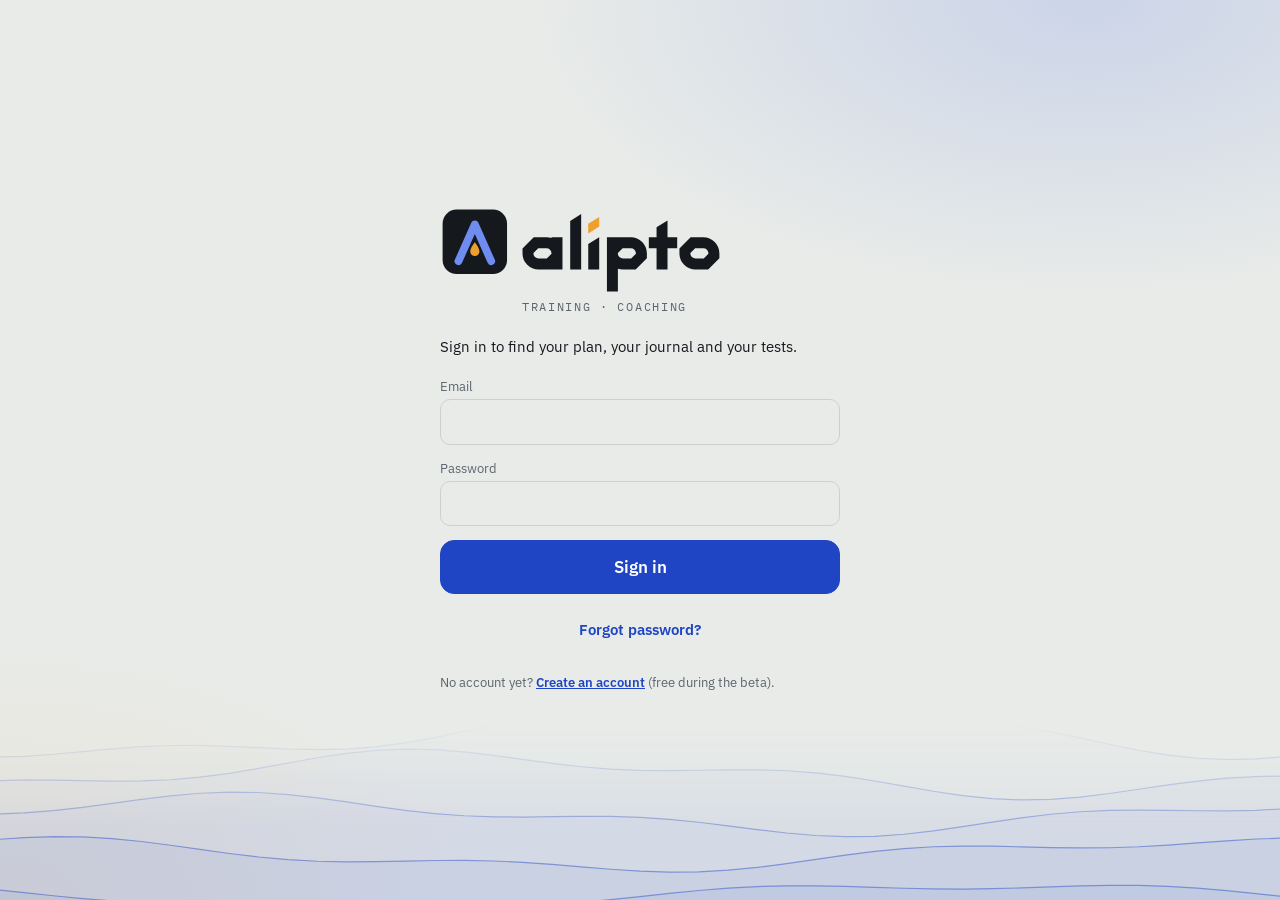
==== commit 8e641758: "Publication 594e966" ====
--- a/app/index.html
+++ b/app/index.html
@@ -19,8 +19,8 @@
   <title>Alipto</title>
   <style>html,body{background:#e8ebe8}@media (prefers-color-scheme:dark){html:not([data-theme=light]),html:not([data-theme=light]) body{background:#0f1214}}html[data-theme=dark],html[data-theme=dark] body{background:#0f1214}</style>
   <script>try{var t=localStorage.getItem('carnet-theme');if(t==='light'||t==='dark'){document.documentElement.setAttribute('data-theme',t);document.querySelectorAll('meta[name=theme-color]').forEach(function(m){m.content=t==='dark'?'#0f1214':'#e8ebe8'})}}catch(e){}</script>
-  <script type="module" crossorigin src="/app/assets/index-B4YF_j1P.js"></script>
-  <link rel="stylesheet" crossorigin href="/app/assets/index-FnAvA-bv.css">
+  <script type="module" crossorigin src="/app/assets/index-CEIRAb_f.js"></script>
+  <link rel="stylesheet" crossorigin href="/app/assets/index-DVNXrQKW.css">
 <link rel="manifest" href="/app/manifest.webmanifest"></head>
 <body>
   <div id="app"></div>
--- a/app/assets/index-DVNXrQKW.css
+++ b/app/assets/index-DVNXrQKW.css
@@ -0,0 +1 @@
+@font-face{font-family:IBM Plex Sans;font-style:normal;font-display:swap;font-weight:400;src:url(/app/assets/ibm-plex-sans-latin-400-normal-CDDApCn2.woff2) format("woff2"),url(/app/assets/ibm-plex-sans-latin-400-normal-CYLoc0-x.woff) format("woff")}@font-face{font-family:IBM Plex Sans;font-style:normal;font-display:swap;font-weight:500;src:url(/app/assets/ibm-plex-sans-latin-500-normal-6ng42L7E.woff2) format("woff2"),url(/app/assets/ibm-plex-sans-latin-500-normal-BgVn5rGT.woff) format("woff")}@font-face{font-family:IBM Plex Sans;font-style:normal;font-display:swap;font-weight:600;src:url(/app/assets/ibm-plex-sans-latin-600-normal-CuJfVYMP.woff2) format("woff2"),url(/app/assets/ibm-plex-sans-latin-600-normal-Cu4Hd6ag.woff) format("woff")}@font-face{font-family:IBM Plex Mono;font-style:normal;font-display:swap;font-weight:400;src:url(/app/assets/ibm-plex-mono-latin-400-normal-DMJ8VG8y.woff2) format("woff2"),url(/app/assets/ibm-plex-mono-latin-400-normal-CvHOgSBP.woff) format("woff")}@font-face{font-family:IBM Plex Mono;font-style:normal;font-display:swap;font-weight:500;src:url(/app/assets/ibm-plex-mono-latin-500-normal-DSY6xOcd.woff2) format("woff2"),url(/app/assets/ibm-plex-mono-latin-500-normal-CB9ihrfo.woff) format("woff")}:root{--bg:#e8ebe8;--surface:#f8f9f7;--sunk:#dde2de;--ink:#15191e;--muted:#5d656d;--rule:#cbd2cd;--accent:#1f44c4;--accent-ink:#ffffff;--accent-soft:#dfe5f9;--good:#23804a;--warn:#a96406;--crit:#bd372a;--k-grimpe:#1f44c4;--k-doigts:#d5521c;--k-muscu:#4b525b;--k-ppg:#4e6a93;--k-pps:#9a4a2c;--k-kine:#17876b;--k-epaule:#8247c0;--k-velo:#0d8aa3;--k-test:#c1271f;--k-rest:#9aa2a0;--k-autre:#6a6f75;--k-renfo:#9c6410;--k-compet:#b52f7c;--k-affut:#557a14;--k-recup:#6f8a86;--k-course:#2e8b57;--k-sport:#a3567a;--za:#7fa43c;--s-profond:#22327a;--s-leger:#6f86d6;--s-rem:#a157c9;--s-eveil:#e0789a;--z1:#93a8ea;--z2:#4d6cd6;--z3:#1d368f;--plan:#c3cac4;--f-display:"Big Shoulders Display","Arial Narrow",sans-serif;--f-body:"IBM Plex Sans",-apple-system,system-ui,sans-serif;--f-mono:"IBM Plex Mono",ui-monospace,Menlo,monospace;--tab-h:58px;--r:14px;--oil:#ee9f2c;--oil-ink:#8f5200;color-scheme:light}:root[data-theme=dark]{--bg:#0f1214;--surface:#171b1e;--sunk:#21262a;--ink:#e8ebe6;--muted:#98a1a8;--rule:#2c3237;--accent:#86a2ff;--accent-ink:#0c1330;--accent-soft:#1c2646;--good:#58c482;--warn:#e3a23e;--crit:#ff7b6c;--k-grimpe:#86a2ff;--k-doigts:#ff8b55;--k-muscu:#a6aeb7;--k-ppg:#9bb4dc;--k-pps:#e39a78;--k-kine:#4fcaa5;--k-epaule:#bb8ef1;--k-velo:#52c5de;--k-test:#ff6f64;--k-rest:#5c6468;--k-autre:#8b9197;--k-renfo:#e2a548;--k-compet:#f07ab8;--k-affut:#a6cf5b;--k-recup:#8fb2ac;--k-course:#6fd29a;--k-sport:#e293b9;--za:#8fbf4a;--s-profond:#5d74e0;--s-leger:#9fb2f0;--s-rem:#c48ae8;--s-eveil:#f29bb6;--z1:#3b4f93;--z2:#6886ec;--z3:#b4c5ff;--plan:#3d4549;--oil:#f5b04b;--oil-ink:#f5b04b;color-scheme:dark}@media(prefers-color-scheme:dark){:root:not([data-theme=light]){--bg:#0f1214;--surface:#171b1e;--sunk:#21262a;--ink:#e8ebe6;--muted:#98a1a8;--rule:#2c3237;--accent:#86a2ff;--accent-ink:#0c1330;--accent-soft:#1c2646;--good:#58c482;--warn:#e3a23e;--crit:#ff7b6c;--k-grimpe:#86a2ff;--k-doigts:#ff8b55;--k-muscu:#a6aeb7;--k-ppg:#9bb4dc;--k-pps:#e39a78;--k-kine:#4fcaa5;--k-epaule:#bb8ef1;--k-velo:#52c5de;--k-test:#ff6f64;--k-rest:#5c6468;--k-autre:#8b9197;--k-renfo:#e2a548;--k-compet:#f07ab8;--k-affut:#a6cf5b;--k-recup:#8fb2ac;--k-course:#6fd29a;--k-sport:#e293b9;--za:#8fbf4a;--s-profond:#5d74e0;--s-leger:#9fb2f0;--s-rem:#c48ae8;--s-eveil:#f29bb6;--z1:#3b4f93;--z2:#6886ec;--z3:#b4c5ff;--plan:#3d4549;--oil:#f5b04b;--oil-ink:#f5b04b;color-scheme:dark}}*{box-sizing:border-box}html,body{margin:0;background:var(--bg)}body{color:var(--ink);font-family:var(--f-body);font-size:16px;line-height:1.45;-webkit-font-smoothing:antialiased;-webkit-tap-highlight-color:transparent;text-size-adjust:100%}button,input,textarea,select{font:inherit;color:inherit}button{cursor:pointer;-webkit-user-select:none;user-select:none;touch-action:manipulation}:focus-visible{outline:2px solid var(--accent);outline-offset:2px}a{color:var(--accent)}.num{font-family:var(--f-num);font-weight:var(--w-num);font-variant-numeric:tabular-nums}.muted{color:var(--muted)}.screen{max-width:760px;margin:0 auto;padding:calc(env(safe-area-inset-top) + 14px) 16px calc(var(--tab-h) + env(safe-area-inset-bottom) + 28px)}.head{display:flex;justify-content:space-between;align-items:flex-end;gap:12px;margin-bottom:14px}.eyebrow{font-family:var(--f-mono);font-size:12px;letter-spacing:.08em;text-transform:uppercase;color:var(--muted)}h1.title{font-family:var(--f-display);font-weight:800;font-size:clamp(34px,10vw,46px);line-height:.92;text-transform:uppercase;margin:4px 0 0;letter-spacing:.005em}h2.h2{font-family:var(--f-display);font-weight:800;font-size:24px;line-height:1;text-transform:uppercase;margin:0}h3.h3{font-size:12px;font-weight:600;letter-spacing:.09em;text-transform:uppercase;color:var(--muted);margin:0 0 10px;display:flex;justify-content:space-between;align-items:baseline;gap:8px}h3.h3 em{font-style:normal;font-family:var(--f-num);font-variant-numeric:tabular-nums;letter-spacing:0;text-transform:none}.stack{display:flex;flex-direction:column;gap:14px}.card{background:var(--surface);border:1px solid var(--rule);border-radius:var(--r);padding:16px;min-width:0}.card.flat{padding:0;overflow:hidden}.lead{margin:6px 0 0;font-size:15px}.small{font-size:13px;color:var(--muted);margin:8px 0 0}.pill{display:inline-flex;align-items:center;gap:6px;font-size:12px;font-weight:600;letter-spacing:.04em;text-transform:uppercase;padding:4px 10px;border-radius:999px;border:1px solid currentColor;white-space:nowrap}.pill.good{color:var(--good)}.pill.ok{color:var(--muted)}.pill.warn{color:var(--warn)}.pill.crit{color:var(--crit)}.count{display:flex;align-items:baseline;gap:6px;flex-shrink:1;min-width:0;font-family:var(--f-display);font-weight:800;color:var(--accent)}.count b{font-size:38px;line-height:.9}.count span{font-family:var(--f-body);font-weight:500;font-size:12px;color:var(--muted);line-height:1.2;max-width:7.5em}.btn{display:inline-flex;align-items:center;justify-content:center;gap:8px;min-height:44px;padding:8px 14px;border-radius:10px;border:1px solid var(--rule);background:var(--surface);font-weight:600;font-size:15px}.btn:active{transform:scale(.98)}.btn.primary{background:var(--accent);color:var(--accent-ink);border-color:var(--accent)}.btn.ink{background:var(--ink);color:var(--surface);border-color:var(--ink)}.btn.big{width:100%;min-height:54px;border-radius:14px;font-size:17px}.btn.ghost{background:transparent;border-color:transparent;color:var(--accent);padding-inline:6px}.btn.danger{color:var(--crit)}.btn:disabled{opacity:.4}.icon-btn{width:40px;height:40px;border-radius:999px;border:1px solid var(--rule);background:var(--surface);display:inline-flex;align-items:center;justify-content:center;flex:none}.icon-btn svg{width:20px;height:20px}.row-btns{display:flex;gap:8px;flex-wrap:wrap}.seg{display:grid;grid-auto-flow:column;grid-auto-columns:minmax(0,1fr);gap:4px}.seg button{height:44px;border:1px solid var(--rule);background:var(--bg);border-radius:9px;font-family:var(--f-num);font-size:15px;font-variant-numeric:tabular-nums;padding:0}.seg button[aria-pressed=true]{background:var(--accent);color:var(--accent-ink);border-color:var(--accent)}.seg button.tgt{background:var(--accent-soft);border-color:var(--accent-soft)}.seg button.tgt[aria-pressed=true]{background:var(--accent);color:var(--accent-ink);border-color:var(--accent)}.seg.txt button{font-family:var(--f-body);font-size:14px;font-weight:600}.seg.dense button{height:44px;font-size:14px}.wrow{display:grid;grid-template-columns:6.6rem minmax(0,1fr);gap:4px 10px;align-items:center;padding-block:5px}.wrow .lbl{font-size:14.5px;font-weight:500;line-height:1.15}.wrow .lbl small{display:block;font-weight:400;font-size:11.5px;color:var(--muted)}.score{display:flex;align-items:center;gap:12px;margin-top:10px}.score b{font-family:var(--f-display);font-weight:800;font-size:34px;line-height:1}.score b small{font-size:18px;color:var(--muted)}.chips{display:flex;flex-wrap:wrap;gap:6px}.chip{border:1px solid var(--rule);background:var(--bg);border-radius:999px;padding:8px 14px;font-size:14px;min-height:44px}.chip[aria-pressed=true]{border-color:var(--crit);color:var(--crit);font-weight:600;background:transparent}.chip.sel[aria-pressed=true]{border-color:var(--accent);color:var(--accent-ink);background:var(--accent)}.sub-lbl{font-size:14px;font-weight:500;margin:12px 0 6px}.sub-lbl small{color:var(--muted);font-weight:400;font-size:12px;margin-left:6px}.fld{display:flex;flex-direction:column;gap:4px;font-size:12.5px;color:var(--muted);min-width:0}.in,textarea.in,select.in{font-size:16px;background:var(--bg);border:1px solid var(--rule);border-radius:10px;padding:10px 12px;width:100%;min-width:0;color:var(--ink)}.in.mono{font-family:var(--f-num);font-variant-numeric:tabular-nums}textarea.in{min-height:96px;resize:vertical;line-height:1.45}.in[aria-invalid=true]{border-color:var(--crit)}.grid2{display:grid;grid-template-columns:repeat(2,minmax(0,1fr));gap:10px}.grid3{display:grid;grid-template-columns:repeat(3,minmax(0,1fr));gap:10px}.grid4{display:grid;grid-template-columns:repeat(4,minmax(0,1fr));gap:8px}@media(max-width:420px){.grid4{grid-template-columns:repeat(2,minmax(0,1fr))}}.sum{display:grid;grid-template-columns:minmax(0,1fr) auto;gap:2px 12px;align-items:center;text-align:left;width:100%;padding:12px 16px}.sum-k{font-size:12px;font-weight:600;letter-spacing:.09em;text-transform:uppercase;color:var(--muted)}.sum-v{grid-row:2;display:flex;align-items:center;gap:10px}.sum-v b{font-family:var(--f-display);font-weight:800;font-size:30px;line-height:1}.sum-v b small{font-size:16px;color:var(--muted)}.sum-f{grid-column:1;font-size:13px;color:var(--crit)}.sum-e{grid-column:2;grid-row:1/span 2;color:var(--accent);font-size:14px;font-weight:600}.strip{display:grid;grid-template-columns:repeat(7,minmax(0,1fr));gap:5px}.sd{display:flex;flex-direction:column;align-items:center;gap:3px;padding:7px 2px 6px;border-radius:12px;border:1px solid transparent;background:var(--surface)}.sd .w{font-size:11px;color:var(--muted);font-weight:600}.sd .d{font-family:var(--f-num);font-variant-numeric:tabular-nums;font-size:16px;font-weight:500}.sd .tp{display:flex;gap:2px;height:4px}.sd .tp i{width:7px;height:4px;border-radius:2px}.sd .st{font-size:11px;height:13px;line-height:13px;color:var(--good)}.sd.today{border-color:var(--accent)}.sd[aria-pressed=true]{background:var(--ink);color:var(--surface)}.sd[aria-pressed=true] .w{color:var(--surface);opacity:.75}.wk-nav{display:flex;justify-content:space-between;align-items:center;margin-bottom:8px;gap:8px}.wk-nav .lbl{font-family:var(--f-num);font-variant-numeric:tabular-nums;font-size:13px;color:var(--muted);text-align:center;flex:1}.wk-nav .lbl b{color:var(--ink);font-weight:500}.adv{display:flex;flex-direction:column;gap:6px}.adv p{margin:0;font-size:14.5px;padding:6px 0 6px 11px;border-left:3px solid var(--rule)}.adv p.good{border-color:var(--good)}.adv p.warn{border-color:var(--warn)}.adv p.crit{border-color:var(--crit)}.goal{background:var(--sunk);border-radius:12px;padding:12px}.goal-top{display:grid;grid-template-columns:auto minmax(0,1fr);gap:16px;align-items:center}.goal-rpe small{display:block;font-size:11px;color:var(--muted);letter-spacing:.04em;text-transform:uppercase;line-height:1.2}.goal-rpe b{display:block;font-family:var(--f-display);font-weight:800;font-size:38px;line-height:1;margin-top:2px}.goal-rpe b i{font-style:normal;font-size:16px;color:var(--muted);margin-left:2px}.siv{display:flex;flex-direction:column;gap:6px;min-width:0}.siv-row{display:grid;grid-template-columns:5.6rem minmax(0,1fr) 1.2rem;gap:8px;align-items:center;font-size:12.5px}.siv-row .bar{height:6px;border-radius:3px;background:var(--surface);overflow:hidden}.siv-row .bar i{display:block;height:100%;background:var(--accent);border-radius:3px}.siv-row b{font-family:var(--f-num);font-variant-numeric:tabular-nums;font-weight:var(--w-num);text-align:right}.goal-why{margin:10px 0 0;font-size:13px;color:var(--muted)}.blk{display:grid;grid-template-columns:4px minmax(0,1fr);gap:12px}.blk>.tape{border-radius:2px;width:4px}.blk h4{margin:0;font-size:16px;font-weight:600;line-height:1.3}.blk p.d{margin:2px 0 0;font-size:14.5px}.blk .sub{color:var(--muted);font-size:13px;margin-top:4px}.calc{margin-top:6px;font-family:var(--f-num);font-variant-numeric:tabular-nums;font-size:13px;background:var(--accent-soft);border-radius:8px;padding:7px 10px}.guard{margin-top:6px;font-size:13px;border-left:3px solid var(--warn);padding:4px 0 4px 9px}.items{display:flex;flex-direction:column;gap:6px;margin-top:10px}.it{display:grid;grid-template-columns:32px minmax(0,1fr);gap:8px 10px;align-items:start;background:var(--bg);border:1px solid var(--rule);border-radius:12px;padding:9px 10px}.ck{width:32px;height:32px;border-radius:9px;border:1.5px solid var(--muted);background:var(--surface);display:grid;place-items:center;color:transparent;padding:0;font-size:17px;font-weight:700}.ck[aria-pressed=true]{background:var(--good);border-color:var(--good);color:var(--surface)}.it-txt{min-width:0;padding-top:4px}.it-txt b{display:flex;justify-content:space-between;gap:10px;font-size:15px;font-weight:600;line-height:1.3}.it-txt span{display:block;font-size:13px;color:var(--muted);line-height:1.4;margin-top:1px}.it.done .lt{color:var(--muted)}.pn{font-family:var(--f-num);font-variant-numeric:tabular-nums;font-size:12.5px;font-weight:500;color:var(--muted);white-space:nowrap}.pips{grid-column:1/-1;display:flex;flex-wrap:wrap;gap:6px}.pip{width:36px;height:36px;border-radius:9px;border:1px solid var(--rule);background:var(--surface);font-family:var(--f-num);font-variant-numeric:tabular-nums;font-size:12.5px;color:var(--muted);padding:0}.pip[aria-pressed=true]{background:var(--c,var(--accent));border-color:var(--c,var(--accent));color:var(--surface)}.load-tag{font-family:var(--f-num);font-variant-numeric:tabular-nums;font-size:13px;color:var(--ink);background:var(--sunk);border-radius:6px;padding:1px 6px;margin-left:6px;white-space:nowrap}.load-tag.chg{background:var(--accent-soft)}.cmp{margin:8px 0 0;font-size:14px;padding:5px 0 5px 10px;border-left:3px solid var(--rule)}.cmp.good{border-color:var(--good)}.cmp.warn{border-color:var(--warn)}.rpe-lbl{font-size:13px;color:var(--muted);margin-top:6px}.rpe-lbl b{color:var(--ink)}.loadbox{font-family:var(--f-num);font-variant-numeric:tabular-nums;font-size:16px;background:var(--sunk);border-radius:10px;padding:9px 12px}.loadbox small{display:block;font-family:var(--f-body);font-size:11px;color:var(--muted)}.night{display:grid;grid-template-columns:repeat(4,minmax(0,1fr));gap:8px}@media(max-width:420px){.night{grid-template-columns:repeat(2,minmax(0,1fr))}}.sbar{display:flex;height:10px;border-radius:5px;overflow:hidden;background:var(--sunk);margin-top:12px}.sbar i{display:block;height:100%}.nsum{font-family:var(--f-num);font-variant-numeric:tabular-nums;font-size:13px;margin-top:8px;display:flex;flex-wrap:wrap;gap:4px 14px}.nsum .k{display:inline-flex;align-items:center;gap:5px}.nsum .k i{width:9px;height:9px;border-radius:2px;display:inline-block}details.fold>summary{list-style:none;cursor:pointer;display:flex;justify-content:space-between;align-items:center}details.fold>summary::-webkit-details-marker{display:none}details.fold>summary:after{content:"";width:9px;height:9px;border-right:2px solid var(--muted);border-bottom:2px solid var(--muted);transform:rotate(45deg);margin-right:4px;transition:transform .2s}details.fold[open]>summary:after{transform:rotate(-135deg)}.tabbar{position:fixed;left:0;right:0;bottom:0;z-index:30;display:grid;grid-template-columns:repeat(5,minmax(0,1fr));padding:6px 6px calc(env(safe-area-inset-bottom) + 4px);background:color-mix(in srgb,var(--surface) 86%,transparent);-webkit-backdrop-filter:blur(18px) saturate(1.4);backdrop-filter:blur(18px) saturate(1.4);border-top:1px solid var(--rule)}.tabbar button{display:flex;flex-direction:column;align-items:center;gap:2px;background:none;border:0;padding:4px 0;color:var(--muted);font-size:11px;font-weight:600}.tabbar button svg{width:25px;height:25px}.tabbar button[aria-current=page]{color:var(--accent)}.sheet-wrap{position:fixed;inset:0;z-index:40;background:#0a0c0e61;display:flex;align-items:flex-end;justify-content:center;animation:fade .18s ease}.sheet{width:100%;max-width:760px;max-height:94dvh;background:var(--bg);border-radius:18px 18px 0 0;display:flex;flex-direction:column;animation:up .26s cubic-bezier(.2,.8,.2,1);overflow:hidden}.sheet-h{display:flex;align-items:center;justify-content:space-between;gap:10px;padding:8px 14px;border-bottom:1px solid var(--rule);background:var(--surface);position:relative}.sheet-h:before{content:"";position:absolute;top:5px;left:50%;width:38px;height:5px;border-radius:3px;background:var(--rule);transform:translate(-50%)}.sheet-h .t{font-weight:600;font-size:16px;margin-top:8px;flex:1;text-align:center;min-width:0;overflow:hidden;text-overflow:ellipsis;white-space:nowrap}.sheet-h .btn{margin-top:8px}.sheet-b{overflow:auto;-webkit-overflow-scrolling:touch;padding:14px 16px calc(env(safe-area-inset-bottom) + 24px);overscroll-behavior:contain}@keyframes up{0%{transform:translateY(100%)}to{transform:none}}@keyframes fade{0%{opacity:0}to{opacity:1}}@media(prefers-reduced-motion:reduce){.sheet,.sheet-wrap{animation:none}}.ses{position:fixed;inset:0;z-index:50;background:var(--bg);display:flex;flex-direction:column}.ses-top{padding:calc(env(safe-area-inset-top) + 8px) 14px 10px;display:flex;align-items:center;gap:10px;background:var(--surface);border-bottom:1px solid var(--rule)}.ses-top .mid{flex:1;min-width:0;text-align:center}.ses-top .mid b{display:block;font-size:15px;white-space:nowrap;overflow:hidden;text-overflow:ellipsis}.ses-top .mid span{font-family:var(--f-num);font-variant-numeric:tabular-nums;font-size:13px;color:var(--muted)}.ses-prog{height:4px;background:var(--sunk)}.ses-prog i{display:block;height:100%;background:var(--accent);transition:width .3s}.ses-body{flex:1;overflow:auto;padding:16px 16px 24px;-webkit-overflow-scrolling:touch}.ses-foot{padding:10px 16px calc(env(safe-area-inset-bottom) + 10px);background:var(--surface);border-top:1px solid var(--rule);display:flex;gap:10px}.ses-foot .btn{flex:1;min-height:52px;border-radius:14px}.step-k{display:flex;align-items:center;gap:8px;font-size:13px;font-weight:600;letter-spacing:.06em;text-transform:uppercase;color:var(--muted)}.step-k i{width:10px;height:10px;border-radius:3px}.step-t{font-family:var(--f-display);font-weight:800;font-size:clamp(32px,9vw,44px);line-height:.95;text-transform:uppercase;margin:8px 0 6px}.step-d{font-size:16px;margin:0}.bigpips{display:grid;grid-template-columns:repeat(auto-fill,minmax(52px,1fr));gap:8px;margin-top:18px}.bigpips button{height:52px;border-radius:12px;border:1px solid var(--rule);background:var(--surface);font-family:var(--f-num);font-variant-numeric:tabular-nums;font-size:16px;color:var(--muted)}.bigpips button[aria-pressed=true]{background:var(--c,var(--accent));border-color:var(--c,var(--accent));color:var(--surface)}.stepper{display:flex;align-items:center;gap:10px;margin-top:16px;background:var(--surface);border:1px solid var(--rule);border-radius:14px;padding:8px}.stepper button{width:48px;height:44px;border-radius:10px;border:1px solid var(--rule);background:var(--bg);font-size:20px;font-weight:600}.stepper .v{flex:1;text-align:center;font-family:var(--f-num);font-variant-numeric:tabular-nums;font-size:22px;font-weight:500}.stepper .v small{display:block;font-family:var(--f-body);font-size:11px;color:var(--muted);font-weight:400}.phase-box{margin-top:18px;border-radius:16px;padding:16px;background:var(--surface);border:1px solid var(--rule)}.phase-box .ph{font-size:13px;font-weight:600;letter-spacing:.06em;text-transform:uppercase;color:var(--muted)}.phase-box .pv{font-family:var(--f-display);font-weight:800;font-size:30px;line-height:1.05;margin-top:2px}.steps-list{display:flex;flex-direction:column;gap:6px;margin-top:22px}.steps-list button{display:flex;align-items:center;gap:10px;text-align:left;padding:10px 12px;border-radius:12px;border:1px solid var(--rule);background:var(--surface);font-size:14.5px}.steps-list button[aria-current=step]{border-color:var(--accent);box-shadow:inset 0 0 0 1px var(--accent)}.steps-list .dot{width:22px;height:22px;border-radius:50%;border:1.5px solid var(--muted);flex:none;display:grid;place-items:center;font-size:12px;color:transparent}.steps-list .dot.on{background:var(--good);border-color:var(--good);color:var(--surface)}.steps-list .dot.part{border-color:var(--accent);background:linear-gradient(90deg,var(--accent) 50%,transparent 50%)}.rest{position:fixed;left:12px;right:12px;bottom:calc(env(safe-area-inset-bottom) + 84px);z-index:55;background:var(--ink);color:var(--surface);border-radius:20px;padding:14px 14px 12px;display:grid;grid-template-columns:auto minmax(0,1fr);align-items:center;gap:10px 14px;box-shadow:0 10px 30px #00000040;animation:up .25s cubic-bezier(.2,.8,.2,1);overflow:hidden}.rest .t{font-family:var(--f-num);font-variant-numeric:tabular-nums;font-size:42px;font-weight:500;line-height:1;min-width:4ch}.rest .l{min-width:0;font-size:14px;opacity:.85;line-height:1.3}.rest .rb{grid-column:1/-1;display:grid;grid-template-columns:repeat(3,minmax(0,1fr));gap:8px}.rest button{height:44px;border-radius:12px;border:1px solid rgba(255,255,255,.25);background:transparent;color:inherit;font-weight:600;font-size:15px}:root[data-theme=dark] .rest button{border-color:#00000040}@media(prefers-color-scheme:dark){:root:not([data-theme=light]) .rest button{border-color:#00000040}}.rest .ring{position:absolute;left:0;bottom:0;height:3px;background:var(--accent);border-radius:0 0 0 20px}.tmr{position:fixed;inset:0;z-index:70;display:flex;flex-direction:column;align-items:stretch;padding:calc(env(safe-area-inset-top) + 12px) 18px calc(env(safe-area-inset-bottom) + 18px);transition:background-color .25s,color .25s}.tmr.work{background:var(--accent);color:var(--accent-ink)}.tmr.pause{background:var(--surface);color:var(--ink)}.tmr.prep,.tmr.setrest{background:var(--sunk);color:var(--ink)}.tmr.sw{background:var(--oil);color:#15191e}.tmr.done{background:var(--good);color:var(--surface)}.tmr-top{display:flex;justify-content:space-between;align-items:center;font-weight:600}.tmr-top button{background:transparent;border:1px solid currentColor;color:inherit;border-radius:999px;padding:8px 14px;font-weight:600;opacity:.85}.tmr-mid{flex:1;display:flex;flex-direction:column;align-items:center;justify-content:center;text-align:center;gap:6px}.tmr-ph{font-size:18px;font-weight:600;letter-spacing:.1em;text-transform:uppercase;opacity:.9}.tmr-big{font-family:var(--f-num);font-weight:500;font-size:min(38vw,190px);line-height:1;font-variant-numeric:tabular-nums}.tmr-sub{font-size:18px;opacity:.9}.tmr-meta{display:flex;justify-content:center;gap:18px;font-family:var(--f-num);font-variant-numeric:tabular-nums;font-size:15px;opacity:.85;flex-wrap:wrap}.tmr-bar{height:6px;border-radius:3px;background:color-mix(in srgb,currentColor 20%,transparent);overflow:hidden;margin:12px 0 16px}.tmr-bar i{display:block;height:100%;background:currentColor;opacity:.75}.tmr-ctl{display:flex;gap:10px}.tmr-ctl button{flex:1;min-height:56px;border-radius:16px;border:1px solid currentColor;background:transparent;color:inherit;font-size:17px;font-weight:600}.tmr-ctl button.main{background:currentColor}.tmr-ctl button.main span{filter:invert(1);mix-blend-mode:difference}.tp-dots{display:flex;flex-wrap:wrap;justify-content:center;gap:8px;margin-top:14px;max-width:300px}.tp-dots i{width:14px;height:14px;border-radius:50%;border:2px solid currentColor;opacity:.55}.tp-dots i.on{background:currentColor;opacity:.95}.tp-strip{display:flex;gap:4px;height:12px;margin-top:6px}.tp-strip div{border-radius:6px;background:color-mix(in srgb,currentColor 18%,transparent);overflow:hidden}.tp-strip i{display:block;height:100%;background:currentColor;opacity:.8}.tp-lbl{display:flex;justify-content:space-between;font-family:var(--f-num);font-variant-numeric:tabular-nums;font-size:12px;opacity:.75;margin-top:4px}.pair{display:flex;flex-direction:column;gap:10px;margin-top:14px}.pair-it{border:1px solid var(--rule);border-radius:var(--r);padding:12px;background:var(--surface)}.pair-it.on{border-color:var(--accent);box-shadow:0 0 0 1px var(--accent)}.pair-it .bigpips{margin-top:10px}.pair-it.mini{padding:10px 12px;background:transparent}.pair-n{display:inline-grid;place-items:center;width:22px;height:22px;border-radius:6px;background:var(--sunk);font-family:var(--f-num);font-variant-numeric:tabular-nums;font-size:12px;margin-right:8px;vertical-align:1px}.pair-it.on .pair-n,.rest.hold-t{background:var(--accent);color:var(--accent-ink)}.rest.hold-t .ring{background:var(--accent-ink)}.rest.hold-t .rb{grid-template-columns:1fr}.sheet-wrap.top{z-index:80}.term{border:0;background:transparent;padding:0;margin:0;font:inherit;color:inherit;text-decoration:underline dotted;text-decoration-thickness:1.5px;text-underline-offset:3px;text-decoration-color:var(--accent);cursor:help;display:inline}.lex{border-bottom:1px solid var(--rule);padding:0 0 10px}.lex b{font-size:16px}.lex p{margin:4px 0 2px;font-size:14.5px;line-height:1.45}.wu{margin:14px 0 4px;padding:12px 14px;border-radius:14px;background:var(--sunk)}.wu-h{display:flex;flex-direction:column;gap:1px}.wu-h b{font-size:16px;font-weight:600}.wu-h small{font-family:var(--f-num);font-variant-numeric:tabular-nums;font-size:12px;color:var(--muted)}.wu-l{list-style:none;margin:8px 0 0;padding:0;display:flex;flex-direction:column;gap:6px}.wu-ph{font-size:11.5px;letter-spacing:.06em;text-transform:uppercase;color:var(--muted);margin-top:4px}.wu-s{display:flex;gap:10px;align-items:flex-start;background:var(--surface);border-radius:12px;padding:10px 12px}.wu-s .ck{flex:none;width:28px;height:28px;border-radius:50%;border:1.5px solid var(--rule);display:grid;place-items:center;font-size:13px;color:transparent;background:transparent;padding:0}.wu-s.on .ck{background:var(--good);border-color:var(--good);color:var(--surface)}.wu-s b{display:block;font-size:14.5px;font-weight:600}.wu-s span span{display:block;font-size:13.5px;color:var(--muted);line-height:1.4}.wu-s.on b{text-decoration:line-through;color:var(--muted)}.wu-tm{margin-top:8px;min-height:38px;font-size:14px}.wu-open{display:flex;align-items:center;justify-content:space-between;width:100%;margin-top:8px;padding:8px 10px;border:1px dashed var(--rule);border-radius:12px;background:transparent;color:inherit;text-align:left}.te-in{display:flex;gap:6px}.te-in .in{flex:1;min-width:0}.te-incl{flex:none;min-width:44px;padding:0 10px}.te-der{margin:8px 0 0;font-family:var(--f-num);font-variant-numeric:tabular-nums;font-size:14px;color:var(--accent)}.incl-v{font-family:var(--f-num);font-variant-numeric:tabular-nums;font-size:72px;font-weight:500;text-align:center;line-height:1.1}.ses-mini{position:fixed;left:10px;right:10px;top:calc(env(safe-area-inset-top) + 8px);z-index:65;display:flex;align-items:center;gap:8px;padding:8px 8px 8px 14px;border-radius:18px;background:var(--ink);color:var(--surface);box-shadow:0 8px 24px #00000040;animation:fade .2s ease}.ses-mini.work{background:var(--accent);color:var(--accent-ink)}.ses-mini.done{background:var(--good);color:var(--surface)}.ses-mini .sm-main{flex:1;min-width:0;display:grid;grid-template-columns:auto minmax(0,1fr);grid-template-rows:auto auto;column-gap:10px;align-items:center;text-align:left;border:0;background:transparent;color:inherit;padding:0}.ses-mini .sm-main small{grid-column:1/-1;font-size:12px;opacity:.85;white-space:nowrap;overflow:hidden;text-overflow:ellipsis}.ses-mini .sm-main b{font-family:var(--f-num);font-variant-numeric:tabular-nums;font-size:24px;font-weight:var(--w-num);line-height:1.1}.ses-mini .sm-main span{font-size:12.5px;opacity:.85;white-space:nowrap;overflow:hidden;text-overflow:ellipsis}.ses-mini .sm-act,.ses-mini .sm-open{flex:none;min-height:40px;padding:0 12px;border-radius:12px;border:1px solid currentColor;background:transparent;color:inherit;font-weight:600;font-size:14px}.ses-mini .sm-open{background:var(--surface);color:var(--ink);border-color:transparent}.ses-mini.work .sm-open{background:var(--accent-ink);color:var(--accent)}body.ses-mini-on main{margin-top:72px}.tmr-top .tmr-min{margin-left:auto;margin-right:8px}.blk-h{display:flex;align-items:flex-start;gap:8px}.blk-h h4{flex:1;min-width:0}.blk-slot{flex:none;margin-top:1px;font-size:11px;padding:3px 9px}.blk-m{flex:none;border:0;background:transparent;color:var(--muted);font-size:13px;letter-spacing:1px;min-height:28px;min-width:40px;border-radius:8px;margin:-4px -6px 0 0}.blk.off h4{color:var(--muted);text-decoration:line-through;text-decoration-thickness:1px}.blk-st{margin:2px 0 0;font-size:13.5px;color:var(--muted)}.blk-ap{display:flex;flex-direction:column;align-items:flex-start;gap:4px;margin:8px 0 6px;padding:10px 12px;border:1px dashed var(--rule);border-radius:12px}.blk-ap b{font-size:14px;font-weight:600}.blk-ap span{font-size:13px;color:var(--muted)}.blk-ap .btn.primary{margin-top:4px}.hero-ap{display:flex;align-items:center;justify-content:space-between;gap:10px;font-size:14px;padding:10px 0 0}.bm-opt{display:flex;flex-direction:column;align-items:flex-start;gap:2px;width:100%;text-align:left;padding:12px 14px;border:1px solid var(--rule);border-radius:14px;background:var(--surface);color:inherit}.bm-opt b{font-size:16px;font-weight:600}.bm-opt span{font-size:13.5px;color:var(--muted)}.bm-opt.on{border-color:var(--accent)}.bm-days{display:flex;flex-direction:column;gap:6px}.bm-days button{display:grid;grid-template-columns:auto minmax(0,1fr);gap:2px 10px;align-content:center;min-height:44px;text-align:left;padding:10px 12px;border:1px solid var(--rule);border-radius:12px;background:var(--bg);color:inherit}.bm-days b{font-family:var(--f-num);font-variant-numeric:tabular-nums;font-size:14px;font-weight:var(--w-num)}.bm-days span{font-size:14px;overflow:hidden;text-overflow:ellipsis;white-space:nowrap}.bm-days em{grid-column:1/-1;font-style:normal;font-size:12.5px;color:var(--warn)}.bm-day{display:flex;gap:6px;align-items:stretch}.bm-day>button:first-child{flex:1;min-width:0}.bm-days .bm-swap{display:block;flex:none;padding:0 12px;font-size:13.5px;font-weight:600;color:var(--accent);background:var(--accent-soft, var(--sunk))}.bm-now{display:flex;flex-direction:column;gap:8px;padding:12px 14px;border-radius:14px;background:var(--sunk)}.bm-link{display:block;margin:14px auto 0;border:0;background:transparent;color:var(--accent);font-weight:600;font-size:14.5px;min-height:40px;text-align:center}.bm-link small{display:block;font-weight:400;font-size:12.5px;color:var(--muted);margin-top:2px}.skip-b{margin:14px 0 0;padding:12px 14px;border-radius:12px;background:var(--sunk);font-weight:600}.steps-list .dot.skip{color:var(--muted);border-style:dashed}.untouched{padding:12px 14px;border:1px solid var(--warn);border-radius:14px}.ut-row{display:flex;align-items:center;justify-content:space-between;gap:10px;padding:4px 0}.ut-row span{font-weight:600;min-width:0}.tmr-big small{font-size:.32em;opacity:.7}.bilan{padding:12px 14px;border-radius:14px;background:var(--sunk)}.bilan p{margin:0;font-size:14px;line-height:1.45}.bilan p+p{margin-top:4px}.bilan b{font-weight:600}.fmt-c{text-align:left}.fmt-c b{display:flex;align-items:center;gap:8px;flex-wrap:wrap}.fmt-reco{font-size:11.5px;font-weight:600;color:var(--accent);background:var(--accent-soft);border-radius:999px;padding:2px 8px}.fmt-c .fmt-main{display:block;margin-top:6px;font-size:13px;color:var(--ink)}.fmt-c .fmt-est{display:block;margin-top:2px;font-family:var(--f-num);font-variant-numeric:tabular-nums;font-size:12.5px;color:var(--muted)}.lv-hint{display:block;font-size:12px;color:var(--muted);font-weight:400;margin-top:3px}.cl-grade{display:flex;align-items:center;gap:14px;margin-bottom:6px}.cl-grade b{font-family:var(--f-mono);font-size:22px;font-weight:600;min-width:4ch;text-align:center}.cl-grade button{width:44px;height:44px;border-radius:50%;border:1px solid currentColor;background:transparent;color:inherit;font-size:22px;line-height:1}.tmr.climb .cl-big{min-height:min(30vh,220px);border:0;border-radius:22px;background:var(--accent-ink);color:var(--accent);font-size:28px;font-weight:700;margin-top:8px}.tmr.climb .cl-sub{display:flex;justify-content:space-between;gap:10px;margin-top:10px}.tmr.climb .cl-sub button{flex:1;min-height:48px;border-radius:14px;border:1px solid currentColor;background:transparent;color:inherit;font-weight:600;font-size:15px;opacity:.9}.fld-chk{display:flex;gap:10px;align-items:center;font-size:14px;line-height:1.3}.fld-chk input{width:20px;height:20px;flex:none;accent-color:var(--accent)}.consent .fld-chk{align-items:flex-start;margin:14px 0 0;font-weight:500;min-height:44px}.consent .fld-chk input{margin-top:0}.consent .row-btns{margin-top:12px}.cal{display:grid;grid-template-columns:30px repeat(7,minmax(0,1fr));gap:4px}.cal .dow{font-family:var(--f-mono);font-size:11px;color:var(--muted);text-align:center}.cal .wl{font-family:var(--f-num);font-variant-numeric:tabular-nums;font-size:11px;color:var(--muted);display:flex;align-items:center;justify-content:center}.cal .bloc{grid-column:1/-1;display:flex;flex-wrap:wrap;align-items:baseline;gap:4px 10px;margin-top:12px;padding-top:8px;border-top:1px solid var(--rule)}.cal .bloc.first{margin-top:2px;border-top:0;padding-top:0}.cal .bloc b{font-family:var(--f-display);font-weight:800;font-size:19px;text-transform:uppercase}.cal .bloc span{font-family:var(--f-num);font-variant-numeric:tabular-nums;font-size:11px;color:var(--muted)}.cal .bloc.dim b{color:var(--muted)}.cd{position:relative;height:62px;border:1px solid transparent;border-radius:8px;background:var(--surface);padding:5px 5px 4px;display:flex;flex-direction:column;justify-content:space-between;text-align:left;min-width:0}.cd .n{font-family:var(--f-num);font-variant-numeric:tabular-nums;font-size:13px;font-weight:500;line-height:1}.cd .n small{font-size:11px;font-weight:400}.cd .tp{display:flex;flex-direction:column;gap:2px}.cd .tp i{display:block;height:3px;border-radius:2px}.cd .ft{display:flex;justify-content:space-between;font-family:var(--f-num);font-variant-numeric:tabular-nums;font-size:11px;line-height:1;min-height:11px}.cd.today{border-color:var(--accent);border-width:2px;padding:4px 4px 3px}.cd.past:not(.logged) .n{color:var(--muted)}.cd .ok{color:var(--good)}.cd.void{background:transparent;pointer-events:none}.tiles{display:grid;grid-template-columns:repeat(2,minmax(0,1fr));gap:10px}.tile{background:var(--surface);border:1px solid var(--rule);border-radius:var(--r);padding:12px 14px;display:flex;flex-direction:column;gap:2px;min-width:0}.tile .k{font-size:12px;color:var(--muted)}.tile b{font-size:28px;font-weight:600;line-height:1.1}.tile b small{font-size:15px;color:var(--muted);font-weight:500}.tile .s{font-size:12px;color:var(--muted)}.ch-card{position:relative}.ch-h{display:flex;justify-content:space-between;align-items:flex-start;gap:6px 14px;flex-wrap:wrap;margin-bottom:8px}.ch-t{font-family:var(--f-display);font-weight:800;font-size:20px;text-transform:uppercase;line-height:1.05;margin:0}.ch-s{margin:3px 0 0;font-size:12.5px;color:var(--muted)}.leg{display:flex;flex-wrap:wrap;gap:4px 12px;font-size:12px;color:var(--muted)}.leg span{display:inline-flex;align-items:center;gap:6px}.leg i{width:12px;height:10px;border-radius:2px;display:inline-block}.ch{min-height:100px;position:relative;touch-action:pan-y;-webkit-user-select:none;user-select:none}.ch svg{display:block;overflow:visible}.empty{color:var(--muted);font-size:14px;padding:22px 16px;border:1px dashed var(--rule);border-radius:12px;text-align:center}.tip{position:absolute;z-index:5;pointer-events:none;background:var(--ink);color:var(--surface);font-size:12.5px;line-height:1.4;padding:6px 9px;border-radius:8px;white-space:pre-line;max-width:240px;transform:translate(-50%,calc(-100% - 8px))}.z1{background:var(--z1)}.z2{background:var(--z2)}.z3{background:var(--z3)}.za{background:var(--za)}.zr{background:repeating-linear-gradient(135deg,var(--sunk) 0 3px,color-mix(in srgb,var(--muted) 60%,var(--sunk)) 3px 5px);box-shadow:inset 0 0 0 1px var(--muted)}.alert{display:flex;gap:2px 12px;flex-wrap:wrap;align-items:baseline;font-size:14px;padding:9px 12px;border-radius:10px;background:var(--bg);border-left:4px solid var(--zc)}.alert b{font-weight:600}.alert .ad{color:var(--muted);font-family:var(--f-num);font-variant-numeric:tabular-nums;font-size:12px}.jrow{display:flex;flex-direction:column;gap:6px;padding:12px 14px;border-bottom:1px solid var(--rule);background:transparent;border-left:0;border-right:0;border-top:0;text-align:left;width:100%}.jrow:last-child{border-bottom:0}.jrow .t{display:flex;justify-content:space-between;gap:10px;font-weight:600;font-size:15px}.jrow .t span{font-family:var(--f-num);font-variant-numeric:tabular-nums;font-size:12.5px;color:var(--muted);font-weight:400}.jrow .m{display:flex;flex-wrap:wrap;gap:4px 12px;font-family:var(--f-num);font-variant-numeric:tabular-nums;font-size:12.5px;color:var(--muted)}.jrow .m b{color:var(--ink);font-weight:500}.jrow .nt{font-size:13px;color:var(--muted);white-space:nowrap;overflow:hidden;text-overflow:ellipsis}.zdot{display:inline-block;width:9px;height:9px;border-radius:2px;margin-right:5px}.chipsel{display:flex;gap:6px;overflow-x:auto;padding-bottom:4px;scrollbar-width:none}.chipsel::-webkit-scrollbar{display:none}.tl-names{display:grid;gap:3px;margin-top:6px;font-size:11px;letter-spacing:.06em;text-transform:uppercase;color:var(--muted);font-weight:600}.tl-names span{border-left:2px solid var(--rule);padding-left:5px;white-space:nowrap;overflow:hidden;text-overflow:ellipsis}.tl{display:grid;gap:3px;margin-top:6px}.tl-w{display:flex;flex-direction:column;gap:5px;align-items:center;position:relative;min-width:0;background:none;border:0;padding:0}.tl-bar{display:block;width:100%;height:30px;border-radius:5px}.tl-w b{font-family:var(--f-num);font-variant-numeric:tabular-nums;font-size:11px;font-weight:var(--w-num);color:var(--muted)}.tl-w.now b{color:var(--ink)}.tl-w.now .tl-bar{outline:2px solid var(--ink);outline-offset:2px}.tl-test{position:absolute;top:-5px;width:10px;height:10px;border-radius:50%;background:var(--k-test);box-shadow:0 0 0 2px var(--surface)}.leg i.tl-test{position:static;width:10px;height:10px;border-radius:50%;box-shadow:none}.mdx p{margin:8px 0 0;font-size:15px}.mdx p:first-child{margin-top:0}.mdx ul{margin:8px 0 0;padding-left:20px;font-size:15px;display:flex;flex-direction:column;gap:4px}.mdx h4{margin:12px 0 0;font-size:15px}.tw{overflow-x:auto;margin-top:10px;-webkit-overflow-scrolling:touch}table.t{border-collapse:collapse;width:100%;font-size:13.5px}table.t th,table.t td{padding:8px 10px;border-bottom:1px solid var(--rule);text-align:left;vertical-align:top}table.t th{font-size:11px;text-transform:uppercase;letter-spacing:.06em;color:var(--muted);font-weight:600;white-space:nowrap}.list{background:var(--surface);border:1px solid var(--rule);border-radius:var(--r);overflow:hidden}.li{display:flex;align-items:center;justify-content:space-between;gap:12px;width:100%;min-height:52px;padding:11px 14px;border:0;border-bottom:1px solid var(--rule);background:transparent;text-align:left;font-size:15.5px}.li:last-child{border-bottom:0}.li .r{color:var(--muted);font-size:14px;text-align:right;display:flex;align-items:center;gap:8px}.li .r:after{content:"";width:7px;height:7px;border-right:2px solid var(--muted);border-top:2px solid var(--muted);transform:rotate(45deg);opacity:.7}.li.noarrow .r:after{display:none}.li small{display:block;color:var(--muted);font-size:13px}.li.now{background:var(--accent-soft)}.ed-item{border:1px solid var(--rule);border-radius:12px;padding:10px;background:var(--bg);display:flex;flex-direction:column;gap:8px}.ed-item .bar{display:flex;gap:6px;justify-content:flex-end}.ed-item .bar button{height:34px;min-width:34px;border-radius:9px;border:1px solid var(--rule);background:var(--surface);font-size:14px}.ed-item.row{flex-direction:row;align-items:center;padding:6px 8px 6px 12px}.ed-sum{flex:1;min-width:0;display:flex;flex-direction:column;gap:1px;text-align:left;background:none;border:0;padding:4px 0}.ed-sum b{font-weight:600;font-size:15px}.ed-sum span{font-size:13px;color:var(--muted);line-height:1.35}.ed-blk{border:1px solid var(--rule);border-radius:14px;padding:12px;background:var(--surface);display:flex;flex-direction:column;gap:10px}.kdot{display:inline-block;width:10px;height:10px;border-radius:3px;margin-right:6px;vertical-align:0}.set{display:flex;align-items:center;justify-content:space-between;gap:12px;min-height:52px;padding:10px 14px;border-bottom:1px solid var(--rule)}.set:last-child{border-bottom:0}.set small{display:block;color:var(--muted);font-size:13px}input[type=checkbox].sw{appearance:none;-webkit-appearance:none;width:51px;height:31px;border-radius:999px;background:var(--rule);position:relative;flex:none;transition:background .2s}input[type=checkbox].sw:after{content:"";position:absolute;top:2px;left:2px;width:27px;height:27px;border-radius:50%;background:#fff;box-shadow:0 1px 3px #00000040;transition:transform .2s}input[type=checkbox].sw:checked{background:var(--good)}input[type=checkbox].sw:checked:after{transform:translate(20px)}.sync{display:inline-flex;align-items:center;gap:6px;font-size:12px;color:var(--muted)}.sync i{width:8px;height:8px;border-radius:50%;background:var(--muted)}.sync.idle i{background:var(--good)}.sync.syncing i{background:var(--accent)}.sync.error i{background:var(--crit)}.sync.offline i{background:var(--warn)}.login{min-height:100dvh;display:flex;flex-direction:column;justify-content:center;padding:24px 20px calc(env(safe-area-inset-bottom) + 24px);max-width:440px;margin:0 auto;gap:14px}.err{color:var(--crit);font-size:14px;margin:0}.lf{position:fixed;inset:0;z-index:0;overflow:hidden;pointer-events:none}.lf+.login{position:relative;z-index:1}.lf-1{background:radial-gradient(75% 60% at 90% -10%,light-dark(color-mix(in srgb,var(--z1) 40%,transparent),color-mix(in srgb,var(--z1) 50%,transparent)),transparent 75%),radial-gradient(65% 55% at -8% 110%,light-dark(color-mix(in srgb,var(--oil) 16%,transparent),color-mix(in srgb,var(--oil) 26%,transparent)),transparent 75%),linear-gradient(180deg,var(--bg) 35%,color-mix(in srgb,var(--bg) 92%,var(--z1)))}.lf-1+.login .brand{position:relative}.lf-1+.login .brand:before{content:"";position:absolute;z-index:-1;left:-147px;top:-140px;width:380px;height:380px;border-radius:50%;background:radial-gradient(closest-side,color-mix(in srgb,var(--oil) 28%,transparent),light-dark(color-mix(in srgb,var(--oil) 9%,transparent),color-mix(in srgb,var(--oil) 14%,transparent)) 30%,light-dark(color-mix(in srgb,var(--oil) 3%,transparent),color-mix(in srgb,var(--oil) 5%,transparent)) 62%,transparent);pointer-events:none}.lf-2{background:radial-gradient(60% 45% at 85% 0%,color-mix(in srgb,var(--z1) 34%,transparent),transparent 72%),radial-gradient(50% 40% at 0% 100%,light-dark(color-mix(in srgb,var(--oil) 8%,transparent),color-mix(in srgb,var(--oil) 16%,transparent)),transparent 72%),var(--bg)}.lf-vagues{position:absolute;left:-5%;bottom:-3%;width:110%;height:25%;-webkit-mask-image:linear-gradient(transparent 10%,#000 55%);mask-image:linear-gradient(transparent 10%,#000 55%)}.lf-vagues path{fill:var(--accent);fill-opacity:.035;stroke:var(--accent);stroke-opacity:.35;stroke-width:1.2px;vector-effect:non-scaling-stroke}.lf-vagues .v4,.lf-vagues .v5{fill-opacity:.05;stroke-opacity:.45}.lf-vagues g{transform-box:fill-box;transform-origin:50% 100%}.lf-g1{animation:lf-derive 26s ease-in-out infinite alternate}.lf-g2{animation:lf-derive2 34s ease-in-out infinite alternate}@keyframes lf-derive{to{transform:translate(-2.5%,-3%) scale(1.04)}}@keyframes lf-derive2{to{transform:translate(2%,-2%) scale(1.03)}}.lf-3{background:radial-gradient(55% 45% at 100% 100%,light-dark(color-mix(in srgb,var(--oil) 8%,transparent),color-mix(in srgb,var(--oil) 16%,transparent)),transparent 72%),radial-gradient(55% 45% at 0% 0%,color-mix(in srgb,var(--z1) 30%,transparent),transparent 72%),var(--bg)}.lf-3:before{content:"";position:absolute;inset:0;background:radial-gradient(circle,var(--bg) 0 1.6px,color-mix(in srgb,var(--muted) 60%,transparent) 2.1px 3.1px,transparent 3.7px) calc(50% + 16px) calc(50% + 16px) /32px 32px,linear-gradient(90deg,var(--rule) 1px,transparent 1px) 50% 50%/256px 256px,linear-gradient(var(--rule) 1px,transparent 1px) 50% 50%/256px 256px;--m:radial-gradient(420px 60% at 50% 50%,transparent 72%,rgba(0,0,0,.5) 88%,#000);-webkit-mask-image:var(--m);mask-image:var(--m);opacity:.55}@media(max-width:600px){.lf-3:before{--m:linear-gradient(#000,transparent 17%,transparent 82%,#000 96%);opacity:.6}}@media(prefers-reduced-motion:reduce){.lf-g1,.lf-g2{animation:none}}.toast{position:fixed;left:50%;transform:translate(-50%);bottom:calc(var(--tab-h) + env(safe-area-inset-bottom) + 16px);z-index:80;background:var(--ink);color:var(--surface);padding:10px 16px;border-radius:12px;font-size:14px;box-shadow:0 8px 24px #0003;max-width:90vw}@media(prefers-reduced-motion:reduce){*{transition:none!important;animation:none!important}}.hold{display:inline-flex;align-items:center;gap:4px;font-size:.88em;font-weight:600;padding:0 7px 0 5px;border-radius:999px;background:var(--sunk);border:1px solid var(--rule);white-space:nowrap;line-height:1.45;vertical-align:1px;color:var(--ink);text-transform:none;letter-spacing:0;font-family:var(--f-body)}.hold:before{content:"";width:9px;height:9px;border-radius:50%;background:var(--hc);box-shadow:inset 0 0 0 1px #0000004d}.h-jaune{--hc:#e9b800}.h-vert{--hc:#2b9a4a}.h-bleu{--hc:#2e6ada}.h-violet{--hc:#8550ce}.h-rouge{--hc:#d53939}.h-blanc{--hc:#ffffff}.h-noir{--hc:#161616}.h-rose{--hc:#ee6aa7}.h-orange{--hc:#f08a24}.h-gris{--hc:#9aa0a6}.h-marron{--hc:#8a5a33}.step-t .hold,.ses-title .hold{font-size:.45em;vertical-align:.35em}.pill.comp{color:var(--k-compet)}.pill.comp i{width:7px;height:7px;border-radius:50%;background:currentColor;display:inline-block}hr.sep{border:0;border-top:1px solid var(--rule);margin:12px 0}fieldset.ro{border:0;margin:0;padding:0;min-width:0}fieldset.ro:disabled button{cursor:default}fieldset.ro:disabled .seg button:not([aria-pressed=true]),fieldset.ro:disabled .chip:not([aria-pressed=true]){opacity:.55}.fold-card{padding:0}.fold-h{display:flex;align-items:center;gap:10px;width:100%;padding:14px 16px;background:none;border:0;text-align:left;color:inherit}.fold-t{flex:1;min-width:0;display:flex;flex-direction:column;gap:3px}.fold-s{font-size:13px;color:var(--muted);line-height:1.35}.chev{width:9px;height:9px;border-right:2px solid var(--muted);border-bottom:2px solid var(--muted);transform:rotate(45deg);transition:transform .2s;flex:none;margin:0 4px 4px 0}.fold-card.open>.fold-h .chev{transform:rotate(-135deg);margin:4px 4px 0 0}.chev.r{transform:rotate(-45deg);margin:0 4px 0 0}.fold-b{padding:0 16px 16px}.flat-b .fold-b{padding:0 0 6px}.flat-b .fold-b>.ch-s,.flat-b .fold-b>p{padding:0 16px}.flat-b .jrow,.flat-b .li{padding-left:16px;padding-right:16px}.flat-b .li:first-child,.flat-b .jrow:first-of-type{border-top:1px solid var(--rule)}.dotlvl{width:12px;height:12px;border-radius:50%;flex:none}.dotlvl.good{background:var(--good)}.dotlvl.warn{background:var(--warn)}.dotlvl.crit{background:var(--crit)}.reading .light{display:flex;align-items:center;gap:10px;font-weight:600;font-size:16px;margin-bottom:12px}.reading .light i{width:12px;height:12px;border-radius:50%;background:var(--good);box-shadow:0 0 0 4px color-mix(in srgb,var(--good) 22%,transparent);flex:none}.reading.warn .light i{background:var(--warn);box-shadow:0 0 0 4px color-mix(in srgb,var(--warn) 22%,transparent)}.reading.crit .light i{background:var(--crit);box-shadow:0 0 0 4px color-mix(in srgb,var(--crit) 22%,transparent)}.ins{display:flex;flex-direction:column;gap:10px}.in-it{display:flex;flex-direction:column;gap:2px;padding:2px 0 2px 12px;border-left:3px solid var(--c)}.in-it b{font-size:14.5px;font-weight:600}.in-it>span{font-size:14px;line-height:1.45}.src{align-self:flex-start;background:none;border:0;padding:2px 0 0;font-size:12px;color:var(--accent);text-decoration:underline;text-decoration-thickness:1px;text-underline-offset:2px;text-align:left;font-family:var(--f-body)}.adapt{margin-top:12px;font-size:14px;border:1px dashed var(--warn);border-radius:10px;padding:9px 11px}.adapt b{color:var(--warn)}.ses-title{margin:0;font-family:var(--f-display);font-weight:800;font-size:24px;text-transform:uppercase;line-height:1.02}ul.plain{margin:8px 0 0;padding-left:18px;font-size:14px;color:var(--muted);display:flex;flex-direction:column;gap:4px}.why-f>summary{padding:2px 0}.chk-row{text-align:left;width:100%;cursor:pointer;color:inherit;font:inherit}.chk-row .ck{display:grid}.thread{display:flex;flex-direction:column;gap:8px;margin-bottom:10px}.msg{max-width:86%;align-self:flex-start;background:var(--sunk);border-radius:14px 14px 14px 4px;padding:8px 12px}.msg.mine{align-self:flex-end;background:var(--accent-soft);border-radius:14px 14px 4px}.msg .who{font-size:11.5px;color:var(--muted)}.msg p{margin:2px 0 0;font-size:15px;white-space:pre-wrap;overflow-wrap:anywhere}.compose{display:flex;gap:8px;align-items:flex-end}.compose textarea.in{min-height:46px;height:46px;flex:1}.icon-btn.send{width:46px;height:46px;background:var(--accent);color:var(--accent-ink);border-color:var(--accent)}.icon-btn.send:disabled{opacity:.35}.te{border:1px solid var(--rule);border-radius:12px;padding:10px 12px;background:var(--bg)}.te-h{display:flex;justify-content:space-between;align-items:center;gap:8px;margin-bottom:6px;font-size:15px}.te-prev{font-size:12px;color:var(--muted)}.te-prev b.up{color:var(--good)}.te-prev b.down{color:var(--crit)}.delta{font-family:var(--f-num);font-variant-numeric:tabular-nums;font-size:12.5px;font-weight:500;padding:1px 6px;border-radius:6px;white-space:nowrap}.delta.up{color:var(--good);background:color-mix(in srgb,var(--good) 13%,transparent)}.delta.down{color:var(--crit);background:color-mix(in srgb,var(--crit) 12%,transparent)}.delta.eq{color:var(--muted);background:var(--sunk)}.res-grid{display:grid;grid-template-columns:repeat(2,minmax(0,1fr));gap:10px;margin-bottom:12px}.res{display:flex;flex-direction:column;gap:2px;background:var(--bg);border-radius:12px;padding:10px 12px;min-width:0}.res .k{font-size:12px;color:var(--muted)}.res .k:first-letter{text-transform:uppercase}.res b{font-size:26px;font-weight:600;line-height:1.1}.res b small{font-size:13px;color:var(--muted);font-weight:500}.res .s{font-size:12px;color:var(--muted);line-height:1.6}ol.proto{margin:0;padding-left:20px;display:flex;flex-direction:column;gap:6px;font-size:15px}.subj{position:sticky;top:0;z-index:35;display:flex;align-items:center;justify-content:space-between;gap:10px;padding:calc(env(safe-area-inset-top) + 8px) 16px 9px;background:var(--accent);color:var(--accent-ink);font-size:14px}.subj span{display:inline-flex;align-items:center;gap:8px;min-width:0}.subj-sel{position:relative;display:flex;align-items:center;gap:10px;min-width:0;flex:1}.subj-sel select{position:absolute;inset:0;width:100%;height:100%;opacity:0;font-size:16px;cursor:pointer}.subj-sel>svg{flex:none;opacity:.85}.subj .subj-t{display:flex;flex-direction:column;align-items:flex-start;gap:0;min-width:0}.subj-t small{font-size:11px;opacity:.8;line-height:1.1}.subj-t b{font-size:17px;line-height:1.2;white-space:nowrap;overflow:hidden;text-overflow:ellipsis;max-width:100%}.subj .av.sm{display:grid;place-items:center;width:32px;height:32px;font-size:17px;background:#ffffff38;color:inherit}.subj button{background:transparent;border:1px solid currentColor;color:inherit;border-radius:999px;padding:5px 12px;font-weight:600;font-size:13px;white-space:nowrap}main.with-subj .screen{padding-top:14px}.tabbar.six{grid-template-columns:repeat(6,minmax(0,1fr))}.tabbar.six button{font-size:11px}.tabbar .ti{position:relative;display:inline-flex}.dotn{position:absolute;top:-4px;right:-11px;min-width:17px;height:17px;border-radius:9px;background:var(--crit);color:var(--surface);font-size:11px;font-style:normal;display:grid;place-items:center;padding:0 4px;font-weight:700}.ath{padding:14px}.ath-h{display:flex;align-items:center;gap:12px;width:100%;background:none;border:0;padding:0;text-align:left;color:inherit}.ath-h b{display:block;font-size:17px;font-weight:600}.ath-h small{display:block;color:var(--muted);font-size:13px}.av{width:44px;height:44px;border-radius:50%;background:var(--accent-soft);color:var(--accent);display:grid;place-items:center;font-family:var(--f-display);font-weight:800;font-size:22px;flex:none}.badge-n{min-width:22px;height:22px;border-radius:11px;background:var(--crit);color:var(--surface);font-size:12px;font-weight:700;display:grid;place-items:center;padding:0 6px}.ath-m{display:grid;grid-template-columns:repeat(auto-fit,minmax(64px,1fr));gap:6px;margin-top:12px}.ath-m b+small{margin-top:1px}.ath-m span{background:var(--bg);border-radius:10px;padding:7px 8px;display:flex;flex-direction:column;min-width:0}.ath-m small{font-size:11px;color:var(--muted)}.ath-m b{font-family:var(--f-num);font-variant-numeric:tabular-nums;font-weight:var(--w-num);font-size:15px}.ath-f{margin:8px 0 0;font-size:13px;color:var(--crit)}.ath-f.warn{color:var(--oil-ink)}.ath-f b{font-weight:600}.ath-m small.up{color:var(--oil-ink)}.rec-rm{display:block;font-family:var(--f-body);font-size:12px;font-weight:400;color:var(--muted);margin-top:2px}.steps-3{margin:0 0 10px;padding-left:22px;display:grid;gap:6px;font-size:14px;line-height:1.45}.jrow.new{background:var(--accent-soft)}.notif-cta{display:flex;gap:12px;align-items:center;text-align:left;width:100%;border-color:var(--accent);color:inherit}.notif-cta small{display:block;color:var(--muted);font-size:13px;margin-top:2px}.notif-cta svg{color:var(--accent);flex:none}.evs{display:flex;flex-direction:column;gap:6px}.ev{display:grid;grid-template-columns:7.5rem minmax(0,1fr);gap:0 12px;align-items:baseline;padding:8px 10px;border-radius:10px;background:var(--bg);border-left:4px solid var(--k-compet)}.ev .d{font-family:var(--f-num);font-variant-numeric:tabular-nums;font-size:12.5px;color:var(--muted);grid-row:1/3}.ev small{grid-column:2;color:var(--muted);font-size:12.5px}.ev.past{opacity:.55}.tl-comp{position:absolute;top:-5px;right:2px;width:9px;height:9px;border-radius:50%;background:var(--k-compet);box-shadow:0 0 0 2px var(--surface)}.leg i.tl-comp{position:static;box-shadow:none}.cd.evd{background:color-mix(in srgb,var(--k-compet) 15%,var(--surface))}.sd.evd .d{color:var(--k-compet);font-weight:600}details.ex-cat>summary{display:flex;align-items:center;gap:4px;padding:11px 0;border-bottom:1px solid var(--rule)}details.ex-cat[open]>summary{border-bottom:0}html,body{overflow-x:clip}.res .s b.delta{font-size:12px;font-weight:500;line-height:1.4}.res .s{display:flex;flex-wrap:wrap;gap:2px 6px;align-items:center}.step-t.long{font-size:clamp(23px,6.6vw,30px);line-height:1.02}.setup .grid3 .fld{min-width:0}.role-c{display:flex;flex-direction:column;gap:4px;width:100%;text-align:left;padding:14px 16px;border:1.5px solid var(--rule);border-radius:var(--r);background:var(--surface);color:inherit}.role-c b{font-size:18px}.role-c span{font-size:14px;color:var(--muted);line-height:1.4}.role-c.on{border-color:var(--accent);background:var(--accent-soft)}.role-c.on b{color:var(--accent)}.page-h{display:flex;align-items:center;gap:12px;margin-bottom:14px}.page-h .title{margin:0}.li-card{display:flex;align-items:center;gap:12px;width:100%;text-align:left;color:inherit;padding:14px}.li-card>span:not(.av):not(.chev){flex:1;min-width:0}.li-card b{display:block;font-size:17px;font-weight:600}.li-card small{display:block;color:var(--muted);font-size:13px}.li-card>svg{color:var(--accent);flex:none}.li[disabled]{opacity:.65}.code-box{display:flex;flex-direction:column;align-items:center;gap:6px;padding:16px;border:1.5px dashed var(--accent);border-radius:12px;background:var(--accent-soft);margin-bottom:10px;text-align:center}.code-box small{font-size:12px;color:var(--muted);text-transform:uppercase;letter-spacing:.06em}.code-box b{font-family:var(--f-mono);font-size:30px;font-weight:500;letter-spacing:.06em;color:var(--accent)}.code-box span{font-size:13px;color:var(--muted)}.code-box .btn{margin-top:6px}.code-box.left{align-items:flex-start;text-align:left;margin:0}.code-box.left span{color:var(--ink);font-size:14px}.code-box.left b{font-size:inherit;letter-spacing:0}.code-in{letter-spacing:.08em;text-transform:uppercase}.lock-n{display:flex;gap:8px;align-items:flex-start;font-size:13.5px;line-height:1.4;color:var(--ink);background:var(--sunk);padding:10px 12px;border-radius:10px;margin:0 0 10px}.lock-n svg{flex:none;color:var(--warn);margin-top:1px}.stack>.lock-n{margin:0}.lock-c{display:flex;align-items:center;gap:12px;padding:12px 14px;cursor:pointer}.lock-c>svg{flex:none;color:var(--warn)}.lock-c span{flex:1;min-width:0}.lock-c b{display:block;font-weight:600}.lock-c small{display:block;color:var(--muted);font-size:13px}.edited{font-size:12.5px;color:var(--muted);margin:0;font-style:italic}.role-b{font-size:12px;font-weight:600;padding:3px 9px;border-radius:999px;background:var(--sunk);color:var(--ink);white-space:nowrap}.role-b.admin{background:var(--accent);color:var(--accent-ink)}.role-b.coach{background:var(--accent-soft);color:var(--accent)}.ath-set{border-bottom:1px solid var(--rule)}.ath-set:last-child{border-bottom:0}.ath-set .set{border-bottom:0;padding-top:0}.lk{display:inline-flex;vertical-align:-1px;margin-left:6px;color:var(--warn)}.exlog .exl-row{border:1px solid var(--rule);border-radius:12px;padding:10px;margin-bottom:8px;background:var(--bg);display:flex;flex-direction:column;gap:8px}.exl-top{display:flex;gap:8px;align-items:center}.exl-top .in{flex:1;font-weight:600}.exl-top .icon-btn{width:36px;height:36px}.exlog .row-btns{margin-top:4px}.act-f .chip.sel[aria-pressed=false]{color:var(--ink)}.mark{display:block;flex:none}.wm{color:var(--ink);display:inline-block;vertical-align:middle;flex:none}.wm-i{position:relative;display:inline-block}.wm-i svg{position:absolute;left:50%;top:.035em;width:.19em;height:.27em;transform:translate(-50%);fill:var(--oil);overflow:visible}.brand{display:flex;flex-direction:column;align-items:flex-start;gap:4px}.brand small{font-size:12px;letter-spacing:.14em;text-transform:uppercase;color:var(--muted);font-family:var(--f-mono)}.login .brand{margin-bottom:6px}.mark.pulse{animation:pulse 1.4s ease-in-out infinite}@keyframes pulse{50%{transform:scale(.92);opacity:.75}}.about{display:flex;gap:14px;align-items:flex-start}.about p{margin:6px 0 0;font-size:14px;color:var(--muted);line-height:1.45}.hero{display:flex;flex-direction:column;gap:14px;padding:16px;border-color:color-mix(in srgb,var(--accent) 22%,var(--rule))}.hero-top{display:flex;align-items:center;gap:16px}.ring-b{position:relative;flex:none;width:84px;height:84px;padding:0;border:0;background:none;border-radius:50%;color:inherit}.ring{display:block}.ring-bg{fill:none;stroke:var(--sunk);stroke-width:7}.ring.none .ring-bg{stroke-dasharray:3 5;stroke:var(--rule)}.ring-fg{fill:none;stroke-width:7;stroke-linecap:round;stroke:var(--accent);transition:stroke-dashoffset .6s cubic-bezier(.2,.8,.2,1)}.ring.good .ring-fg{stroke:var(--good)}.ring.ok .ring-fg{stroke:var(--accent)}.ring.warn .ring-fg{stroke:var(--warn)}.ring.crit .ring-fg{stroke:var(--crit)}.ring-c{position:absolute;inset:0;display:flex;flex-direction:column;align-items:center;justify-content:center;line-height:1}.ring-c b{font-family:var(--f-display);font-weight:800;font-size:30px}.ring-c small{font-size:11px;color:var(--muted);margin-top:2px}.hero-txt{display:flex;flex-direction:column;gap:3px;min-width:0}.hero-t{font-family:var(--f-display);font-weight:800;font-size:26px;line-height:1.02;text-transform:uppercase;letter-spacing:.01em;overflow-wrap:anywhere}.hero-m{font-size:13.5px;color:var(--muted)}.hero-r{display:flex;align-items:center;gap:10px;width:100%;margin:0;padding:10px 12px;border-radius:12px;border:0;background:var(--bg);color:inherit;font-weight:600;font-size:14.5px;text-align:left}.hero-r i{width:10px;height:10px;border-radius:50%;flex:none;background:var(--good);box-shadow:0 0 0 4px color-mix(in srgb,var(--good) 22%,transparent)}.hero.warn .hero-r i{background:var(--warn);box-shadow:0 0 0 4px color-mix(in srgb,var(--warn) 22%,transparent)}.hero.crit .hero-r i{background:var(--crit);box-shadow:0 0 0 4px color-mix(in srgb,var(--crit) 22%,transparent)}.hero-r.todo{font-weight:500;color:var(--muted)}.hero-r.todo i{background:var(--rule);box-shadow:none}.hero-r .chev{margin-left:auto}.hero-wk{display:flex;align-items:center;gap:10px;font-size:13px;color:var(--muted)}.hero-wk b{font-family:var(--f-num);font-variant-numeric:tabular-nums;font-weight:var(--w-num);color:var(--ink);font-size:14px}.wk-d{display:flex;gap:5px;flex:1}.wk-d i{flex:1;height:6px;border-radius:3px;background:var(--sunk)}.wk-d i.ok{background:var(--good)}.wk-d i.todo{background:color-mix(in srgb,var(--accent) 35%,var(--sunk))}.wk-d i.miss,.wk-d i.ko{background:color-mix(in srgb,var(--crit) 45%,var(--sunk))}.wk-d i.off{background:transparent;border:1px dashed var(--rule)}.nav-brand{display:none}@media(min-width:1000px){:root{--side:236px}.tabbar{top:0;bottom:0;right:auto;width:var(--side);display:flex!important;flex-direction:column;align-items:stretch;gap:4px;padding:24px 14px!important;border-top:0;border-right:1px solid var(--rule);background:var(--surface);-webkit-backdrop-filter:none;backdrop-filter:none}.tabbar .nav-brand{display:flex;align-items:center;gap:10px;padding:0 8px 26px}.tabbar button{flex-direction:row;justify-content:flex-start;gap:12px;padding:11px 12px;border-radius:12px;font-size:15px;font-weight:600;color:var(--muted);transition:background .15s}.tabbar button:hover{background:var(--sunk);color:var(--ink)}.tabbar button[aria-current=page]{background:var(--accent-soft);color:var(--accent)}.tabbar.six button{font-size:15px}.tabbar button svg{width:22px;height:22px}main,.subj{margin-left:var(--side)}.subj{padding:12px 40px}.screen{max-width:1200px;padding:34px 40px 64px}.screen.narrow{max-width:960px}.head{margin-bottom:20px}.toast{bottom:32px;left:calc(50% + var(--side) / 2)}.day-cols{display:grid;grid-template-columns:minmax(0,1.25fr) minmax(0,1fr);gap:18px;align-items:start}.day-cols>.stack>.card:first-child.hero{position:static}.tiles{grid-template-columns:repeat(4,minmax(0,1fr))}.dash-cols,.cols2{display:block;columns:2;column-gap:18px}.dash-cols>*,.cols2>*{break-inside:avoid;margin:0 0 18px;width:100%}.cols2>p{column-span:all}.ath-list{display:grid;grid-template-columns:repeat(auto-fill,minmax(380px,1fr));gap:16px}.sheet-wrap{align-items:center;padding:24px}.sheet{max-width:760px;max-height:88vh;border-radius:18px;box-shadow:0 30px 80px #00000040;animation:pop .2s cubic-bezier(.2,.8,.2,1)}.sheet-h:before{display:none}.sheet-h .t,.sheet-h .btn{margin-top:0}.sheet-h{padding:12px 16px}.ses-body>*{max-width:760px;margin-left:auto;margin-right:auto}.ses-foot{justify-content:center}.ses-foot .btn{max-width:340px}.rest{left:calc(50% - 280px);right:auto;width:560px;bottom:32px}.login{padding-top:40px;padding-bottom:40px}}@keyframes pop{0%{transform:translateY(12px) scale(.98);opacity:0}to{transform:none;opacity:1}}@media(min-width:1000px)and (hover:hover){.card.li-card:hover,.ath-h:hover,.jrow:hover,.li:hover{background:color-mix(in srgb,var(--sunk) 55%,var(--surface))}}.builder .role-c b{font-size:16px}.builder .role-c span{font-size:13px}.goal-grid{display:grid;grid-template-columns:repeat(2,minmax(0,1fr));gap:8px}.goal-grid .role-c{padding:12px}.daychips{display:grid;grid-template-columns:repeat(7,minmax(0,1fr));gap:5px}.daychips .chip{padding:8px 0;min-height:44px;text-align:center;font-size:14px}.daychips .chip:disabled{opacity:.3}.sys{display:flex;flex-direction:column;gap:3px;background:var(--accent-soft);border-radius:12px;padding:10px 12px;font-size:14px;margin-top:10px}.sys b{font-size:14px}.sys span{color:var(--ink);line-height:1.4}.sys .src{align-self:flex-start}.quiz-res .lead b{color:var(--accent)}.phw{display:grid;grid-auto-flow:column;grid-auto-columns:minmax(0,1fr);gap:3px;margin-top:12px}.phw-b{border:0;background:none;padding:0;display:flex;flex-direction:column;align-items:center;gap:2px}.phw-b .tl-bar{height:22px}.phw-b small{font-family:var(--f-num);font-variant-numeric:tabular-nums;font-size:11px;color:var(--muted)}.phw-b.on .tl-bar{outline:2px solid var(--ink);outline-offset:1px}.phw-b.on small{color:var(--ink);font-weight:600}.pv-day{padding:12px 14px}.pv-day.past{opacity:.55}.pv-h{display:flex;align-items:baseline;gap:8px;margin-bottom:6px}.pv-h b{font-size:16px}.pv-h small{margin-left:auto;font-size:12px;color:var(--muted)}.pv-d{font-family:var(--f-num);font-variant-numeric:tabular-nums;font-size:12px;color:var(--muted);min-width:5.5em}.pv-b{border-left:3px solid var(--c);padding-left:10px;margin-top:6px;display:flex;flex-direction:column;gap:6px}.pv-i{display:flex;gap:8px;align-items:flex-start}.pv-n{font-family:var(--f-num);font-variant-numeric:tabular-nums;font-size:13px;min-width:2.6em;color:var(--muted);padding-top:1px}.pv-t{flex:1;min-width:0;display:flex;flex-direction:column}.pv-t b{font-size:14.5px;font-weight:600;line-height:1.3}.pv-t small{font-size:12.5px;color:var(--muted);line-height:1.35}.pv-sw{font-size:13px;min-height:30px;flex:none}.builder-nav{position:sticky;bottom:calc(env(safe-area-inset-bottom)*-1);background:linear-gradient(transparent,var(--surface) 30%);padding-top:14px;margin-top:4px}.sheet .builder-nav{background:linear-gradient(transparent,var(--bg) 30%)}.li-in{flex:1;min-width:0;display:flex;border:0;background:none;text-align:left;padding:0;color:inherit;font-size:15.5px}.last-t{font-size:13px;color:var(--muted);margin:6px 0 0;font-family:var(--f-num);font-variant-numeric:tabular-nums}.last-l{font-family:var(--f-num);font-variant-numeric:tabular-nums;font-size:12px!important;color:var(--accent)!important;margin-top:3px!important}.sug{display:flex;gap:10px;align-items:center;flex-wrap:wrap;margin-top:14px;background:var(--accent-soft);border-radius:14px;padding:10px 12px}.sug>div{flex:1;min-width:180px;display:flex;flex-direction:column;gap:2px}.sug small{font-size:11.5px;color:var(--muted);text-transform:uppercase;letter-spacing:.06em}.sug b{font-family:var(--f-num);font-variant-numeric:tabular-nums;font-size:22px;font-weight:var(--w-num)}.sug.cl b{font-family:inherit;font-size:17px;font-weight:600}.sug span{font-size:13px;line-height:1.35}.sug-in{flex:0 0 7.5em}.rir-box{margin-top:16px}.exl-g{grid-template-columns:repeat(4,minmax(0,1fr))}@media(max-width:420px){.exl-g{grid-template-columns:repeat(2,minmax(0,1fr))}}.role-c.q-opt{font-size:15px;font-weight:500;padding:12px 14px}.role-c.q-opt.on{color:var(--accent)}.n-tg{display:flex;flex-direction:column;gap:8px;margin-bottom:12px}.n-ld{display:flex;flex-direction:column;gap:2px;font-size:14px}.n-ld span{color:var(--muted);font-size:13px;font-family:var(--f-num);font-variant-numeric:tabular-nums}.n-chips{display:flex;flex-wrap:wrap;gap:6px}.n-chips span{font-size:13px;background:var(--accent-soft);border-radius:999px;padding:4px 10px}.n-chips b{font-family:var(--f-num);font-variant-numeric:tabular-nums;font-weight:var(--w-num)}.n-tg .src{align-self:flex-start}.meals{display:flex;flex-direction:column;gap:2px;border-top:1px solid var(--rule)}.meal{padding:8px 0;border-bottom:1px solid var(--rule)}.meal-h{display:flex;align-items:center;gap:10px;min-height:32px}.meal-h b{font-size:15px;flex:1}.meal-h .mono{font-size:13px;color:var(--muted)}.meal-h .btn{min-height:30px;font-size:14px}.meal-l{list-style:none;margin:2px 0 0;padding:0;display:flex;flex-direction:column;gap:4px}.meal-l li{display:flex;gap:8px;align-items:baseline;font-size:14px}.meal-l li>span:first-child{flex:1;min-width:0;overflow-wrap:anywhere}.meal-l li .mono{font-size:12.5px;color:var(--muted);white-space:nowrap}.meal-l li button{border:0;background:none;color:var(--muted);font-size:18px;line-height:1;padding:0 2px}.meal-copy{font-size:13px;min-height:28px;text-align:left;white-space:normal}.n-bars{display:flex;flex-direction:column;gap:10px;margin-top:14px}.nbar-h{display:flex;align-items:baseline;gap:8px;font-size:13.5px}.nbar-h span{flex:1}.nbar-h b{font-family:var(--f-num);font-variant-numeric:tabular-nums;font-weight:var(--w-num)}.nbar-h small{color:var(--muted);font-family:var(--f-num);font-variant-numeric:tabular-nums;font-size:12px}.nbar-t{position:relative;height:8px;border-radius:5px;background:var(--sunk);margin-top:4px;overflow:hidden}.nbar-t i{position:absolute;left:0;top:0;bottom:0;border-radius:5px;background:var(--muted)}.nbar-t em{position:absolute;top:0;bottom:0;min-width:3px;background:color-mix(in srgb,var(--good) 30%,transparent);border-left:2px solid var(--good);border-right:2px solid var(--good)}.nbar.ok .nbar-t i{background:var(--good)}.nbar.near .nbar-t i{background:var(--accent)}.nbar.low .nbar-t i,.nbar.high .nbar-t i{background:var(--warn)}.nbar.low .nbar-h b,.nbar.high .nbar-h b{color:var(--warn)}.micro{display:flex;flex-direction:column;gap:6px;margin-top:8px}.mi{display:grid;grid-template-columns:minmax(0,1.3fr) minmax(0,1fr) 5.5em;gap:8px;align-items:center;font-size:13px}.mi-l small{color:var(--muted);font-size:11px}.mi-t{height:7px;background:var(--sunk);border-radius:4px;overflow:hidden}.mi-t i{display:block;height:100%;background:var(--good);border-radius:4px}.mi.low .mi-t i{background:var(--warn)}.mi-v{text-align:right;font-size:12.5px}.mi-v small{display:block;color:var(--muted);font-size:11px}.n-adv{margin-top:14px}.food-sheet .in[type=search]{font-size:17px}.fs-cur{display:flex;flex-wrap:wrap;gap:6px}.fs-cur .chip{display:inline-flex;align-items:center;gap:6px;font-size:13px;min-height:32px;padding:4px 6px 4px 12px}.fs-cur .chip button{border:0;background:var(--sunk);border-radius:50%;width:22px;height:22px;line-height:20px;font-size:15px;padding:0}.qty{display:flex;flex-direction:column;gap:8px;margin-top:10px}.qty .fld{max-width:10em}.mono{font-family:var(--f-num);font-variant-numeric:tabular-nums}.set-l{font-family:var(--f-num);font-variant-numeric:tabular-nums;font-size:12.5px;color:var(--muted);margin:6px 0 0;text-align:center}.warn-l{display:block;margin:6px 0 0;padding:6px 10px;border-left:3px solid var(--warn);background:color-mix(in srgb,var(--warn) 9%,transparent);border-radius:0 8px 8px 0;font-size:12.5px;line-height:1.4;color:var(--ink)}.need{border:1px solid var(--rule);border-radius:12px;padding:10px 12px}.need.on{border-color:var(--ink);box-shadow:inset 3px 0 0 var(--good)}.need-h{display:flex;gap:8px;align-items:baseline;justify-content:space-between;flex-wrap:wrap}.need-lv{font-size:11px;font-family:var(--f-mono);padding:1px 6px;border-radius:6px;background:var(--sunk);color:var(--muted);white-space:nowrap}.need-lv.a{color:var(--good)}.need-lv.b{color:var(--warn)}.need-f{display:flex;gap:8px;align-items:center;justify-content:space-between;margin-top:8px;flex-wrap:wrap}.need-f .btn{margin-left:auto}.need-tips{margin:10px 0 0;padding-left:18px;font-size:13px;line-height:1.45;color:var(--muted)}.need-tips b{color:var(--ink);font-weight:600}.rep-grid{display:grid;grid-template-columns:1fr 1fr;gap:8px}.rep-t{display:flex;flex-direction:column;align-items:stretch;gap:2px;text-align:left;padding:12px;border-radius:12px;border:1px solid var(--rule);background:var(--surface);color:inherit;min-height:96px;font:inherit;cursor:pointer}.rep-t:active{background:var(--sunk)}.rep-t b{font-size:15px;font-weight:600;line-height:1.25}.rep-t small{font-size:12.5px;color:var(--muted);line-height:1.3}.rep-viz{display:flex;gap:2px;height:8px;margin-top:auto;padding-top:10px;box-sizing:content-box}.rep-viz i{flex:1;border-radius:2px;min-width:0}.rep-bars{display:flex;flex-direction:column;gap:3px;margin-top:auto;padding-top:10px}.rep-bars i{display:block;height:4px;border-radius:2px;background:var(--k-grimpe)}.rep-words{margin-top:auto;padding-top:10px;font-family:var(--f-mono);font-size:11.5px;color:var(--accent);white-space:nowrap;overflow:hidden;text-overflow:ellipsis}.sc-list{display:flex;flex-direction:column;gap:6px}.sc-row{display:flex;align-items:center;gap:12px;font-size:15px}.sc-row.top{align-items:flex-start}.sc-row>span:last-child{min-width:0}.sc-row b{display:block;font-weight:600}.sc-row small{display:block;font-size:13px;color:var(--muted);line-height:1.4;margin-top:1px}.sc-n{flex:none;min-width:34px;height:30px;padding:0 6px;border-radius:8px;display:grid;place-items:center;font-family:var(--f-num);font-variant-numeric:tabular-nums;font-size:14px;font-weight:600;color:var(--ink);background:color-mix(in srgb,var(--c,var(--rule)) 26%,var(--surface));border:1px solid color-mix(in srgb,var(--c,var(--rule)) 55%,transparent)}.sc-n.wide{min-width:56px}.sc-band{display:flex;gap:3px}.sc-band span{display:flex;flex-direction:column;align-items:center;gap:4px;min-width:0}.sc-band i{display:block;width:100%;height:12px;border-radius:3px}.sc-band small{font-family:var(--f-num);font-variant-numeric:tabular-nums;font-size:11px;color:var(--muted)}.more-foot{display:flex;gap:12px;align-items:flex-start;padding:4px 2px 0}.more-foot p{margin:4px 0 0;font-size:13px;color:var(--muted);line-height:1.45}.ses-m{min-width:40px;min-height:32px;padding:0 6px;margin-left:8px;border:0;border-radius:10px;background:transparent;color:var(--muted);font-size:16px;font-weight:700;letter-spacing:1px;cursor:pointer}h3.ses-h{flex-wrap:wrap;row-gap:4px}h3.ses-h em{margin-left:auto;white-space:nowrap}h3.ses-h .ses-m{margin-left:4px}.ses-m:active{background:var(--sunk)}.hero-top{position:relative}.hero-mb{position:absolute;top:-6px;right:-8px;margin:0}.adj-b{display:flex;flex-direction:column;align-items:flex-start;gap:4px;padding:10px 12px;border-radius:12px;background:color-mix(in srgb,var(--accent) 9%,var(--surface));border:1px solid color-mix(in srgb,var(--accent) 30%,transparent)}.adj-b.off{background:color-mix(in srgb,var(--warn) 9%,var(--surface));border-color:color-mix(in srgb,var(--warn) 35%,transparent)}.adj-b b{font-weight:600;font-size:15px}.adj-b span{font-size:13.5px;color:var(--muted);line-height:1.4}.adj-b .btn{min-height:32px;padding:0;font-size:14px}.adj-l{display:block;font-size:12.5px;color:var(--accent);margin-top:2px}.bm-opt.warn b{color:var(--crit)}.fit{display:flex;flex-direction:column;gap:10px;padding:2px 2px 6px}.fit-in{display:flex;align-items:flex-end;gap:8px;flex-wrap:wrap}.fit-u{padding-bottom:12px;color:var(--muted);font-size:14px}.fit-t{margin:0;font-size:14.5px}.fit-l{list-style:none;margin:0;padding:0;display:flex;flex-direction:column;border-top:1px solid var(--rule)}.fit-r{display:flex;justify-content:space-between;gap:10px;padding:7px 0;border-bottom:1px solid var(--rule);font-size:14px}.fit-r span{min-width:0}.fit-r em{font-style:normal;color:var(--muted);text-align:right;flex:none;max-width:55%}.fit-r.reduce em,.fit-r.short em{color:var(--accent)}.fit-r.drop span{text-decoration:line-through;color:var(--muted)}.fit-r.drop em{color:var(--crit)}.bilan p.rec{display:flex;flex-direction:column;gap:2px;padding:8px 10px;margin:0 -4px 6px;border-radius:10px;background:color-mix(in srgb,var(--good) 12%,var(--surface));border:1px solid color-mix(in srgb,var(--good) 35%,transparent)}.bilan p.rec b{color:var(--good);font-family:var(--f-mono);font-size:12px;text-transform:uppercase;letter-spacing:.06em}.bilan p.rec span{font-weight:600}.recs{display:flex;flex-direction:column;gap:6px;margin-bottom:12px}.rec-i{display:flex;flex-direction:column;padding:8px 10px;border-radius:10px;border-left:3px solid var(--good);background:var(--sunk)}.rec-i b{font-weight:600;font-size:15px}.rec-i span{font-size:13px;color:var(--muted)}.wkr{border-color:color-mix(in srgb,var(--accent) 35%,var(--rule))}.wkr-h{display:flex;align-items:flex-start;justify-content:space-between;gap:10px}.wkr-h .icon-btn{margin:-6px -6px 0 0;flex:none}.wkr-t{margin:4px 0 0;font-family:var(--f-display);font-size:26px;line-height:1.05;text-transform:uppercase}.wkr-g{display:grid;grid-template-columns:repeat(auto-fit,minmax(96px,1fr));gap:8px;margin-top:12px}.wkr-g>div{display:flex;flex-direction:column;gap:2px;padding:8px 10px;border-radius:10px;background:var(--sunk);min-width:0}.wkr-g small{font-size:11.5px;color:var(--muted)}.wkr-g b{font-family:var(--f-num);font-variant-numeric:tabular-nums;font-size:16px;font-weight:var(--w-num);white-space:nowrap}.wkr-g span{font-size:11.5px;color:var(--muted);line-height:1.3}.wkr-m{margin:10px 0 0;font-size:13.5px;color:var(--muted);line-height:1.45}.wkr-n{margin-top:12px}.wkr-days{display:flex;flex-wrap:wrap;gap:6px}.wkr-days span{display:flex;gap:6px;align-items:baseline;padding:5px 9px;border-radius:9px;border:1px solid var(--rule);font-size:13px;max-width:100%}.wkr-days b{font-family:var(--f-num);font-variant-numeric:tabular-nums;font-size:12px;color:var(--muted);font-weight:var(--w-num)}.demo-l{display:inline-block;margin-top:4px;font-size:13px;font-weight:600;color:var(--accent);text-decoration:none}.demo-b{display:inline-flex;align-items:center;gap:6px;margin-top:8px;min-height:36px;padding:0 12px;font-size:14px;text-decoration:none}.plus-chip{display:flex;align-items:center;gap:8px;flex-wrap:wrap;margin:12px 0 0}.plus-chip button{border:1px solid var(--rule);background:var(--surface);color:var(--ink);border-radius:999px;padding:8px 14px;font:inherit;font-size:14px;font-weight:600}.plus-chip b{font-family:var(--f-num);font-weight:var(--w-num);font-variant-numeric:tabular-nums;font-size:13px;color:var(--accent)}.plus-chip .plus-go{background:var(--accent-soft);border-color:transparent}.ax-chips{display:flex;flex-wrap:wrap;gap:6px}.chip.on{border-color:var(--ink);background:var(--ink);color:var(--surface);font-weight:600}.row2{display:grid;grid-template-columns:minmax(0,1fr) minmax(0,1fr);gap:10px}.it-txt .it-add{display:flex;gap:12px;align-items:baseline;font-size:12.5px;color:var(--accent);font-weight:500;margin-top:2px}.it-add button{background:none;border:0;padding:0;color:var(--muted);font-weight:600;font-size:12.5px}.add-ex{align-self:flex-start}.oap-n{display:flex;align-items:baseline;gap:10px}.oap-n b{font-family:var(--f-display);font-size:44px;line-height:1;color:var(--accent)}.oap-n b small{font-family:var(--f-num);font-variant-numeric:tabular-nums;font-size:14px;color:var(--muted)}.oap-n span{font-size:18px;font-weight:600}.oap-lad{display:grid;grid-template-columns:repeat(5,1fr);gap:5px}.oap-lad i{height:8px;border-radius:99px;background:var(--sunk)}.oap-lad i.past{background:color-mix(in srgb,var(--accent) 45%,transparent)}.oap-lad i.cur{background:var(--accent)}.oap-cr{display:grid;grid-template-columns:18px minmax(0,1fr);gap:2px 8px;align-items:baseline;font-size:14px}.oap-cr .ic{color:var(--muted);font-weight:700}.oap-cr .ic.ok{color:var(--good)}.oap-cr small{grid-column:2;color:var(--muted);font-size:12.5px}.oap-st{border:1px solid var(--rule);border-radius:14px;padding:12px 14px;background:var(--surface);display:flex;flex-direction:column;gap:6px}.oap-st.cur{border-color:var(--accent);background:color-mix(in srgb,var(--accent) 8%,var(--surface))}.oap-st h4{margin:0;font-size:16px;display:flex;gap:8px;align-items:center}.oap-st h4 em{font-style:normal;margin-left:auto;font-size:12.5px;color:var(--accent);font-weight:600}.gym-sw{display:inline-block;width:14px;height:14px;border-radius:50%;flex:none;box-shadow:inset 0 0 0 1px color-mix(in srgb,var(--ink) 25%,transparent)}.gym-chips{display:flex;flex-wrap:wrap;gap:6px}.gym-chip{display:inline-flex;align-items:center;gap:6px;padding:4px 10px;border-radius:999px;background:var(--bg);font-size:.82rem}.gym-chip b{font-family:var(--f-mono);font-weight:600}.gym-row{display:grid;grid-template-columns:auto minmax(0,1.4fr) minmax(0,1fr) minmax(0,1fr) auto;gap:6px;align-items:center}.gym-row .in{padding-left:8px;padding-right:4px}.ev-row .set small{font-weight:400;color:var(--muted, inherit);opacity:.75}.guard-c{border-left:4px solid var(--accent)}.guard-c.warn{border-left-color:var(--warn)}.tg-card{display:grid;gap:8px}.tg-grades{display:flex;gap:6px;flex-wrap:wrap}.test-row{display:flex;gap:10px;align-items:center;justify-content:space-between;padding:8px 0;border-top:1px solid var(--rule)}.test-row:first-of-type{border-top:0}.test-row small{display:block;opacity:.75}.ph-h{display:flex;align-items:center;flex-wrap:wrap;gap:4px 8px}.ph-h small{font-family:var(--f-num);font-variant-numeric:tabular-nums;font-size:11px;color:var(--muted)}.ph-dot{display:inline-block;width:12px;height:12px;border-radius:3px;flex:none}.ph-row .row-btns{flex-wrap:wrap}.wo-box{background:var(--sunk);border-radius:12px;padding:10px 12px;font-size:14.5px}.tile-row{display:flex;align-items:center;gap:14px;width:100%;text-align:left;padding:14px;border:1px solid var(--rule);border-radius:20px;background:var(--surface);color:inherit}.tile-row .tr-txt{display:flex;flex-direction:column;gap:2px;min-width:0;flex:1}.tile-row .tr-txt b{font-size:17px;font-weight:600}.tile-row .tr-txt span{font-size:13.5px;color:var(--muted);overflow:hidden;text-overflow:ellipsis;display:-webkit-box;-webkit-line-clamp:2;-webkit-box-orient:vertical}.tile-row .tr-txt em{font-style:normal;font-family:var(--f-mono);font-size:11px;background:var(--sunk);border-radius:99px;padding:3px 9px;align-self:flex-start;margin-top:4px}.tile-row .tr-chev{color:var(--muted);font-size:22px}.cat-tile{display:grid;place-items:center;flex:none;border-radius:15px;color:var(--c);background:color-mix(in srgb,var(--c) 15%,transparent)}.cat-page .flat-list{padding:4px 0;overflow:hidden}.hist-row{border-bottom:1px solid var(--rule)}.hist-row .jrow{border-bottom:0}.hist-act{display:flex;gap:4px;justify-content:flex-end;padding:0 10px 6px}.hist-act .btn{min-height:28px;font-size:13px;padding:0 8px}.vl-stage{position:relative;width:100%;max-height:62vh;background:#000;border-radius:var(--r);overflow:hidden;touch-action:manipulation;margin:0 auto}.vl-stage video{position:absolute;inset:0;width:100%;height:100%;object-fit:contain;display:block}.vl-ov{position:absolute;inset:0;width:100%;height:100%;pointer-events:none}.vl-busy{position:absolute;left:10px;right:10px;bottom:10px;background:#0f1214d1;color:#fff;border-radius:12px;padding:10px 12px;display:flex;flex-direction:column;gap:2px;font-size:14px}.vl-busy span{font-size:12.5px;opacity:.8}.vl-ctl{display:flex;flex-direction:column;gap:6px}.vl-ctl input[type=range]{width:100%;accent-color:var(--accent)}.vl-btns{display:flex;align-items:center;justify-content:space-between;gap:4px}.vl-btns .btn{min-width:48px;padding-left:8px;padding-right:8px}.vl-t{display:flex;flex-direction:column;align-items:center;font-size:15px;line-height:1.15}.vl-t small{font-size:11.5px;color:var(--muted)}.vl-row{display:flex;align-items:center;justify-content:space-between;gap:10px}.vl-big{display:flex;flex-direction:column;align-items:flex-start;margin:10px 0}.vl-big b{font-size:38px;font-weight:650;line-height:1}.vl-big b small{font-size:16px;color:var(--muted);font-weight:500}.vl-big span{font-size:13px;color:var(--muted);margin-top:4px}.vl-li{display:flex;align-items:center;gap:10px;padding:6px 0;border-top:1px solid var(--rule)}.vl-li span{flex:1}.vl-reps{display:grid;grid-template-columns:repeat(auto-fill,minmax(84px,1fr));gap:8px;margin:10px 0}.vl-reps>div{background:var(--sunk);border-radius:12px;padding:8px 10px;display:flex;flex-direction:column}.vl-reps span{font-size:12px;color:var(--muted)}.vl-reps b{font-size:22px;font-weight:650}.vl-reps small{font-size:11px;color:var(--muted)}.vl-note{border-left:3px solid var(--good);padding:8px 10px;background:var(--sunk);border-radius:8px;font-size:14px;margin:8px 0}.vl-note.over{border-color:var(--warn)}.vl-curve{width:100%;height:120px;display:block;background:var(--sunk);border-radius:10px}.btn.on{border-color:var(--accent);color:var(--accent)}.vel-line{font-size:12.5px;color:var(--muted);display:flex;flex-wrap:wrap;gap:4px 10px;margin-top:4px}.vel-line b{color:var(--ink);font-weight:600}.btn.video-b{flex-direction:row;flex-wrap:wrap;justify-content:flex-start;text-align:left;gap:4px 10px;padding:12px 14px;border-color:var(--accent);color:var(--accent)}.btn.video-b small{flex-basis:100%;font-size:12.5px;color:var(--muted);font-weight:400;padding-left:28px}.vel-box{display:flex;flex-direction:column;gap:6px;margin-top:8px}.vel-b{align-self:flex-start;color:var(--accent);gap:6px}.vel-x{border:0;background:none;color:var(--muted);font-size:16px;padding:0 4px;cursor:pointer}.vl-reps>div.z-in{box-shadow:inset 0 0 0 1.5px var(--good)}.vl-reps>div.z-below{box-shadow:inset 0 0 0 1.5px var(--warn)}.vl-reps>div.z-above{box-shadow:inset 0 0 0 1.5px var(--accent)}.vl-adj{margin:10px 0;padding:12px;border-radius:14px;background:var(--accent-soft);border:1px solid var(--accent)}.vl-adj small{font-family:var(--f-mono);font-size:11.5px;letter-spacing:1.5px;text-transform:uppercase;color:var(--accent)}.vl-adj p{margin:4px 0 10px;font-size:14.5px}.vel-zone{font-size:12.5px;color:var(--muted)}.vel-zone b{color:var(--good)}.step-edit{align-self:flex-start;gap:6px;color:var(--accent);margin:2px 0 6px;padding-left:0}.ses-edit .bar button:nth-child(-n+2),.ses-edit .ed-item>button.btn.ghost{display:none}.proto-box{background:var(--sunk);border-left:3px solid var(--accent);border-radius:10px;padding:10px 12px;display:flex;flex-direction:column;gap:4px}.proto-box small{font-family:var(--f-mono);font-size:11.5px;letter-spacing:1.4px;text-transform:uppercase;color:var(--accent)}.proto-box p{margin:0;font-size:14.5px}.proto-box .btn{align-self:flex-start;padding-left:0;margin-top:2px}.prep-row{display:flex;align-items:center;justify-content:space-between;gap:10px;margin-top:16px;font-size:14px;color:var(--muted)}.stepper.sm{display:flex;align-items:center;gap:6px;padding:4px}.stepper.sm button{width:38px;height:38px;border-radius:10px}.stepper.sm b{min-width:46px;text-align:center;font-family:var(--f-num);font-variant-numeric:tabular-nums;font-weight:var(--w-num);color:var(--ink)}.exo-tile{display:flex;align-items:center;gap:12px;width:100%;text-align:left;background:var(--surface);border:1px solid var(--rule);border-radius:14px;padding:10px 12px;color:var(--ink);cursor:pointer}.exo-tile b{display:block;font-size:15px;font-weight:600}.exo-tile small{display:block;font-size:12.5px;color:var(--muted);line-height:1.3}.st-ic{flex:none}.cdot{display:inline-block;width:8px;height:8px;border-radius:50%;margin-right:6px}.exo-cat{padding:4px 0}.exo-cat-h{display:flex;align-items:center;gap:8px;padding:10px 14px 6px;font-family:var(--f-mono);font-size:12px;letter-spacing:1.5px;text-transform:uppercase;color:var(--c)}.exo-cat-h i{width:12px;height:12px;border-radius:4px;background:var(--c)}.exo-cat-h small{margin-left:auto;color:var(--muted)}.exo-row{display:flex;align-items:center;gap:4px;border-top:1px solid var(--rule);padding:4px 8px 4px 14px}.exo-main{flex:1;min-width:0;text-align:left;background:none;border:0;color:var(--ink);padding:8px 0;cursor:pointer}.exo-main b{display:block;font-size:15px;font-weight:600}.exo-main small{display:block;font-size:12.5px;color:var(--muted);white-space:nowrap;overflow:hidden;text-overflow:ellipsis}.exo-loop{position:relative;border-left:2px solid var(--rule);margin:14px 0 0 6px;padding-left:12px;display:flex;flex-direction:column;gap:8px}.exo-loop .lbl{position:absolute;left:-6px;top:-20px;font-family:var(--f-num);font-variant-numeric:tabular-nums;font-size:12px;color:var(--accent);background:var(--bg);padding:0 4px}.exo-blk{background:var(--sunk);border-radius:14px;padding:10px 12px;border-left:4px solid var(--good)}.exo-blk.o{border-left-color:var(--oil)}.exo-blk b{display:block;font-size:15px;margin-bottom:6px}.exo-step{background:var(--sunk);border-radius:12px;padding:8px 10px;margin-bottom:8px;border-left:4px solid var(--accent)}.exo-step.t-hold{border-left-color:var(--oil)}.exo-step.t-pause{border-left-color:var(--rule)}.exo-step.t-reps{border-left-color:var(--k-doigts)}.exo-step-h{display:flex;gap:6px;align-items:center;margin-bottom:6px}.exo-step-h select{flex:1}.exo-step-h button{width:36px;height:36px;border-radius:10px;border:1px solid var(--rule);background:var(--surface);color:var(--ink);display:grid;place-items:center}.exo-step-h button:disabled{opacity:.35}.exo-add{display:flex;flex-wrap:wrap;gap:6px}.exo-add button{border:1px dashed var(--rule);background:none;color:var(--accent);border-radius:99px;padding:7px 12px;font:500 13.5px var(--f-body);cursor:pointer}.exo-tl{background:var(--surface);border:1px solid var(--rule);border-radius:16px;padding:10px 10px 8px}.exo-st{display:flex;justify-content:space-around;text-align:center;margin-top:4px}.exo-st b{display:block;font-family:var(--f-display);font-size:24px;line-height:1.1}.exo-st span{font-size:11.5px;color:var(--muted)}.tmr2{position:fixed;inset:0;z-index:70;display:flex;flex-direction:column;align-items:center;text-align:center;padding:calc(env(safe-area-inset-top) + 10px) 20px calc(env(safe-area-inset-bottom) + 18px);color:#e8ebe6;--tc:#86a2ff;--tint:#1c2a5a;background:radial-gradient(120% 70% at 50% 40%,var(--tint) 0%,#0f1214 62%);transition:background .3s}.tmr2.t-rest{--tc:#b7c0c7;--tint:#23292e}.tmr2.t-setrest{--tc:#f5b04b;--tint:#3a2a10}.tmr2.t-sw{--tc:#58c482;--tint:#143223}.tmr2.t-prep{--tc:#e8ebe6;--tint:#22272b}.tmr2.t-done{--tc:#58c482;--tint:#143223}.t2-top{align-self:stretch;display:flex;justify-content:flex-end;gap:8px}.t2-top button{background:#ffffff14;border:0;color:inherit;border-radius:999px;padding:8px 14px;font-weight:600;font-size:14px}.t2-ex{font-family:var(--f-mono);font-size:12px;letter-spacing:.16em;text-transform:uppercase;color:#ff8b55;margin-top:min(3vh,22px);max-width:100%;overflow:hidden;text-overflow:ellipsis;white-space:nowrap}.t2-head{font-family:var(--f-display);font-size:clamp(30px,9vw,40px);text-transform:uppercase;line-height:1.05;margin-top:2px}.t2-word{font-family:var(--f-display);font-size:clamp(40px,15vw,64px);text-transform:uppercase;line-height:1;color:var(--tc);margin:min(2.4vh,18px) 0 min(2vh,14px);transition:color .3s}.t2-ring{position:relative;width:min(76vw,38vh,300px);aspect-ratio:1}.t2-ring svg{width:100%;height:100%}.t2-track{fill:none;stroke:#ffffff14;stroke-width:14}.t2-arc{fill:none;stroke:var(--tc);stroke-width:14;stroke-linecap:round;transition:stroke .3s}.t2-ring b{position:absolute;inset:0;display:grid;place-items:center;font-family:var(--f-display);font-size:min(38vw,19vh,150px);line-height:1;font-variant-numeric:tabular-nums}.t2-ring b.mm{font-size:min(24vw,12vh,96px)}.t2-info{font-size:15.5px;font-weight:500;color:#c4ccd3;margin-top:min(2.4vh,18px)}.t2-load{font-size:14px;color:#98a1a8;margin-top:4px}.t2-dash{display:flex;gap:7px;margin-top:14px;flex-wrap:wrap;justify-content:center;max-width:320px}.t2-dash i{width:30px;height:7px;border-radius:4px;background:#ffffff1f}.t2-dash i.on{background:var(--tc)}.t2-pause{font-family:var(--f-num);font-variant-numeric:tabular-nums;font-size:14px;margin-top:12px;color:var(--tc)}.t2-ctl{margin-top:auto;align-self:stretch;display:flex;gap:12px;padding-top:16px}.t2-ctl button{flex:1;min-height:58px;border-radius:18px;border:0;background:#ffffff12;color:inherit;font-size:17px;font-weight:600}.me-btn{position:fixed;top:calc(env(safe-area-inset-top) + 10px);right:14px;z-index:25;background:none;border:0;padding:0;border-radius:50%}.me-btn .av{width:38px;height:38px;font-size:18px;box-shadow:0 0 0 1px var(--rule)}.tabbar .me-tab{display:none}.with-subj~.me-btn{top:calc(env(safe-area-inset-top) + 58px)}@media(min-width:1000px){.me-btn{display:none}.tabbar .me-tab{display:flex;margin-top:auto}.tabbar .me-tab .av{width:28px;height:28px;font-size:14px}.tabbar .me-tab.on{background:var(--accent-soft);color:var(--accent)}}.msg-row{display:flex;align-items:center;gap:12px;width:100%;background:none;border:0;border-top:1px solid var(--rule);padding:12px 14px;text-align:left;color:inherit}.msg-row:first-child{border-top:0}.msg-row .av{width:42px;height:42px;font-size:19px}.msg-row .av.day{background:var(--sunk);color:var(--muted)}.mr-txt{flex:1;min-width:0;display:flex;flex-direction:column}.mr-txt b{font-size:15px;white-space:nowrap;overflow:hidden;text-overflow:ellipsis}.mr-txt small{color:var(--muted);font-size:13.5px;white-space:nowrap;overflow:hidden;text-overflow:ellipsis}.msg-row.unread .mr-txt small{color:var(--ink);font-weight:600}.mr-r{display:flex;flex-direction:column;align-items:flex-end;gap:4px}.mr-r small{color:var(--muted);font-size:11.5px;white-space:nowrap}.thread-page{position:fixed;inset:0;z-index:80;background:var(--bg);display:flex;flex-direction:column}@media(min-width:1000px){.thread-page{left:var(--side)}}.tp-head{display:flex;align-items:center;gap:10px;padding:calc(env(safe-area-inset-top) + 8px) 12px 10px;border-bottom:1px solid var(--rule);background:var(--surface)}.tp-head .btn.ghost{font-size:22px;padding:0 10px;min-height:40px}.tp-head .av{width:38px;height:38px;font-size:17px}.tp-t{flex:1;min-width:0;display:flex;flex-direction:column}.tp-t b{font-size:16px}.tp-t small{color:var(--muted);font-size:12.5px;white-space:nowrap;overflow:hidden;text-overflow:ellipsis}.tp-body{flex:1;overflow-y:auto;padding:14px 12px 20px;display:flex;flex-direction:column;gap:6px;max-width:760px;width:100%;margin:0 auto}.tp-day{align-self:center;font-size:12px;color:var(--muted);background:var(--sunk);border-radius:99px;padding:3px 10px;margin:10px 0 4px}.bub{max-width:80%;align-self:flex-start;background:var(--surface);border:1px solid var(--rule);border-radius:18px 18px 18px 6px;padding:8px 12px 6px;display:flex;flex-direction:column;gap:4px}.bub.mine{align-self:flex-end;background:var(--accent);color:var(--accent-ink);border-color:transparent;border-radius:18px 18px 6px}.bub .who{font-size:12px;font-weight:600;color:var(--accent)}.bub p{margin:0;font-size:15.5px;line-height:1.4;white-space:pre-wrap;overflow-wrap:anywhere}.bub .tm{align-self:flex-end;font-size:11px;opacity:.85}.bub .mm{display:block;width:100%;max-width:280px;max-height:360px;object-fit:cover;border-radius:12px;background:#000;cursor:zoom-in}.bub video.mm{cursor:auto}.mm-ph{width:240px;max-width:100%;border-radius:12px;background:var(--sunk);display:grid;place-items:center;font-size:13px;color:var(--muted)}.mm-big{position:fixed;inset:0;z-index:95;background:#000000eb;display:grid;place-items:center;padding:16px}.mm-big img{max-width:100%;max-height:100%;object-fit:contain;border-radius:8px}.tp-comp{display:flex;align-items:flex-end;gap:8px;padding:8px 10px calc(env(safe-area-inset-bottom) + 8px);border-top:1px solid var(--rule);background:var(--surface)}.tp-comp textarea.in{flex:1;min-height:44px;max-height:140px;resize:none;border-radius:22px;padding:11px 14px}.tp-comp .icon-btn{flex:none;width:44px;height:44px}.stile-grid{display:grid;grid-template-columns:repeat(2,minmax(0,1fr));gap:8px}@media(min-width:760px){.stile-grid{grid-template-columns:repeat(3,minmax(0,1fr))}}.stile{position:relative;display:flex;flex-direction:column;align-items:flex-start;gap:2px;min-height:118px;background:var(--surface);border:1px solid var(--rule);border-radius:18px;padding:12px;text-align:left;color:inherit;transition:border-color .15s,transform .15s}.stile:hover{border-color:var(--c)}.stile:active{transform:scale(.98)}.stile .si{width:34px;height:34px;border-radius:10px;display:grid;place-items:center;color:var(--c);background:color-mix(in srgb,var(--c) 15%,transparent);margin-bottom:8px}.stile .sc{position:absolute;right:12px;top:12px;color:var(--muted);font-size:18px}.stile b{font-size:14.5px;line-height:1.2}.stile small{font-size:12.5px;color:var(--muted);line-height:1.3}.dq{align-self:flex-start;max-width:80%;display:flex;flex-direction:column;gap:2px;margin-top:6px}.dq.mine{align-self:flex-end;align-items:flex-end}.dq-card{display:flex;align-items:center;gap:10px;background:var(--sunk);border:0;border-left:3px solid var(--accent);border-radius:14px;padding:8px 12px;text-align:left;color:inherit;opacity:.92}.dq-card:enabled{cursor:pointer}.dq-card:enabled:hover{opacity:1}.dq-ic{width:30px;height:30px;border-radius:9px;display:grid;place-items:center;background:var(--accent-soft);color:var(--accent);flex:none}.dq-t{display:flex;flex-direction:column;min-width:0}.dq-t small{font-size:11.5px;color:var(--muted)}.dq-t b{font-size:14px}.dq-t em{font-style:normal;font-size:12px;color:var(--muted)}.dq-r{background:none;border:0;color:var(--accent);font-size:12.5px;font-weight:600;padding:2px 4px}.tp-reply{display:flex;align-items:center;gap:8px;padding:8px 14px;background:var(--accent-soft);color:var(--accent);font-size:13.5px}.tp-reply span{flex:1;min-width:0;white-space:nowrap;overflow:hidden;text-overflow:ellipsis}.tp-reply .icon-btn{width:30px;height:30px}.reading .read-ok{margin-top:10px;min-height:36px;padding:0 12px;font-size:14px;gap:6px}.it-txt.lp{-webkit-touch-callout:none;-webkit-user-select:none;user-select:none}.it.skipped{opacity:.62}.it.skipped .lt{text-decoration:line-through;text-decoration-color:var(--muted)}.it .ck.off{display:grid;place-items:center;color:var(--muted);border-style:dashed;font-size:14px}.skip-l{color:var(--warn)!important;font-weight:500}.skip-n{font-style:italic}.skip-undo{align-self:center;min-height:32px;padding:0 10px;font-size:13.5px}.kine-add{margin-top:8px;align-self:flex-start;min-height:38px;font-size:14.5px}.lp-hint{margin:0;text-align:center}.it.skipped{grid-template-columns:32px minmax(0,1fr) auto}.del-acc{margin-top:10px;color:var(--crit);min-height:36px;padding:0 4px;font-size:14px}.del-box{border:1px solid color-mix(in srgb,var(--crit) 45%,transparent);background:color-mix(in srgb,var(--crit) 6%,transparent);border-radius:14px;padding:14px}.topbar{display:flex;align-items:center;gap:12px;margin:0 0 14px;min-height:44px}.topbar .tb-av{background:none;border:0;padding:0;border-radius:50%;flex:none}.topbar .tb-av .av{width:40px;height:40px;font-size:19px;box-shadow:0 0 0 1px var(--rule)}.topbar .tb-t{display:flex;flex-direction:column;min-width:0;flex:1;gap:1px}.topbar .tb-t .tb-h{margin:0;font-size:17px;font-weight:600;line-height:1.2;overflow:hidden;text-overflow:ellipsis;white-space:nowrap}.topbar .tb-t .eyebrow{overflow:hidden;text-overflow:ellipsis;white-space:nowrap}.topbar .tb-r{display:flex;align-items:center;gap:8px;flex:none}.topbar .count{margin:0}.sm-wrap{position:fixed;inset:0;z-index:60}.sm-dim{position:absolute;inset:0;background:#080a0c73;animation:smFade .22s ease both}.smenu{position:absolute;top:0;bottom:0;left:0;width:min(84vw,340px);background:var(--bg);display:flex;flex-direction:column;box-shadow:12px 0 40px #00000040;animation:smIn .26s cubic-bezier(.2,.8,.2,1) both;transition:transform .2s}.sm-wrap.out .smenu{animation:smOut .2s ease both}.sm-wrap.out .sm-dim{animation:smFade .2s ease reverse both}@keyframes smIn{0%{transform:translate(-100%)}}@keyframes smOut{to{transform:translate(-100%)}}@keyframes smFade{0%{opacity:0}}.sm-me{display:flex;align-items:center;gap:14px;text-align:left;border:0;background:var(--accent);color:var(--accent-ink);padding:calc(env(safe-area-inset-top) + 22px) 18px 20px;width:100%}.sm-me .av{width:52px;height:52px;font-size:25px;background:var(--accent-ink);color:var(--accent)}.sm-me .sm-id{display:flex;flex-direction:column;min-width:0;flex:1}.sm-me .sm-id b{font-size:19px;font-weight:600;overflow:hidden;text-overflow:ellipsis;white-space:nowrap}.sm-me .sm-id small{font-size:13.5px;opacity:.85;overflow:hidden;text-overflow:ellipsis;white-space:nowrap}.sm-me .chev{border-color:var(--accent-ink)}.sm-b{flex:1;overflow-y:auto;padding:14px 12px;display:flex;flex-direction:column;gap:14px}.sm-subj{display:flex;flex-direction:column;gap:8px;padding:0 6px}.sm-list{display:flex;flex-direction:column;background:var(--surface);border:1px solid var(--rule);border-radius:var(--r);overflow:hidden}.sm-list>button{display:flex;align-items:center;gap:14px;text-align:left;background:none;border:0;padding:13px 14px;color:var(--ink);font-size:16px;font-weight:500}.sm-list>button+button{border-top:1px solid var(--rule)}.sm-list>button svg{flex:none;color:var(--accent)}.sm-list>button span{display:flex;flex-direction:column;min-width:0}.sm-list>button small{font-size:12.5px;color:var(--muted);font-weight:400;margin-top:1px}.sm-list>button:active{background:var(--sunk)}.sm-list .danger,.sm-list .danger svg{color:var(--crit)}.sm-conf{padding:12px 14px}.sm-conf p{margin:0 0 10px;font-size:14.5px}.sm-conf .row{gap:8px;justify-content:flex-end}.sm-foot{display:flex;align-items:center;gap:8px;padding:12px 18px calc(env(safe-area-inset-bottom) + 14px);color:var(--muted);border-top:1px solid var(--rule)}.sm-foot small{margin-left:auto;font-size:12px}.kc-list{display:flex;flex-direction:column;background:var(--surface);border:1px solid var(--rule);border-radius:var(--r);overflow:hidden}.kc-row+.kc-row{border-top:1px solid var(--rule)}.kc-h{display:flex;align-items:center;gap:12px;width:100%;background:none;border:0;padding:11px 14px;text-align:left;color:var(--ink)}.kc-h b{font-size:15.5px;font-weight:500;flex:1}.kc-h small{font-size:12.5px;color:var(--muted)}.kc-dot{width:22px;height:22px;border-radius:7px;flex:none}.chev.u{transform:rotate(-135deg);margin:4px 4px 0 0}.kc-grid{display:grid;grid-template-columns:repeat(5,minmax(0,1fr));gap:10px;padding:2px 14px 14px}.kc-sw{aspect-ratio:1;border-radius:50%;border:0;background:var(--c1);box-shadow:0 0 0 1px #00000014 inset;position:relative}:root[data-theme=dark] .kc-sw{background:var(--c2)}@media(prefers-color-scheme:dark){:root:not([data-theme=light]) .kc-sw{background:var(--c2)}}.kc-sw.on{box-shadow:0 0 0 2.5px var(--surface),0 0 0 4.5px var(--ink)}.leg .leg-edit{background:none;border:0;padding:0;color:var(--accent);font-weight:600;font-size:inherit}@media(min-width:1000px){.topbar .tb-av{display:none}}.kc-entry{display:flex;align-items:center;gap:12px;width:100%;margin-top:14px;padding:12px 0 0;border:0;border-top:1px solid var(--rule);background:none;text-align:left;color:var(--ink)}.kc-entry>span:nth-child(2){display:flex;flex-direction:column;flex:1;min-width:0}.kc-entry b{font-size:15.5px;font-weight:600}.kc-entry small{font-size:12.5px;color:var(--muted)}.kc-mini{display:grid;grid-template-columns:repeat(5,9px);gap:3px;flex:none}.kc-mini i{height:22px;border-radius:3px}.topbar .count b{font-size:30px;line-height:1}.topbar .count span{font-size:11px;line-height:1.15}.topbar .tb-t .tb-h{white-space:normal;display:-webkit-box;-webkit-line-clamp:2;-webkit-box-orient:vertical}.set-me{display:flex;align-items:center;gap:14px;background:none;border:0;padding:4px 2px;text-align:left;color:var(--ink)}.set-me .av{width:54px;height:54px;font-size:26px}.set-me>span:nth-child(2){display:flex;flex-direction:column;flex:1;min-width:0}.set-me b{font-size:20px;font-weight:600}.set-me small{font-size:13.5px;color:var(--muted)}.set-h{font-size:19px;font-weight:600;margin:6px 2px -4px}.set-list>button>span:nth-child(2){flex:1}.set-list>button .chev{opacity:.6}details.fold>summary .night-ok{margin-left:auto;flex:none;display:inline-flex;align-items:center;gap:5px}.rec-tile{width:100%;min-height:0;gap:10px;padding:14px}.rec-tile .rt-h{display:flex;align-items:center;gap:10px;width:100%}.rec-tile .rt-h .si{margin:0}.rec-tile .rt-h b{font-size:17px}.rec-tile .rt-g{display:grid;grid-template-columns:repeat(2,minmax(0,1fr));gap:8px;width:100%}.rec-tile .rt-m{display:flex;flex-direction:column;gap:1px;background:var(--bg);border-radius:12px;padding:10px 11px;min-width:0}.rec-tile .rt-m small{font-size:12px}.rec-tile .rt-m b.num{font-size:24px;font-weight:600;line-height:1.15}.rec-tile .rt-s{display:flex;align-items:center;gap:6px;min-width:0}.rec-tile .rt-sp{width:56px;height:18px;flex:none}.rec-tile .rt-s em{font-style:normal;font-size:11.5px;color:var(--muted);white-space:nowrap;overflow:hidden;text-overflow:ellipsis}@media(min-width:760px){.rec-tile .rt-g{grid-template-columns:repeat(4,minmax(0,1fr))}}details.fold>summary{gap:8px}details.fold>summary h3{flex:1;min-width:0}.rec-tile .rt-w{font-style:normal;font-size:12px;color:var(--muted);margin-left:2px}.rec-tile .rt-h .sc{position:static;margin-left:auto}.stile-grid .sw{position:relative;display:flex;flex-direction:column;min-width:0}.stile-grid .sw>*{flex:1}.stile-grid .sw:empty{display:none}.stile-grid .sw.full{grid-column:1/-1}.stile-grid .sw .tiles{grid-template-columns:repeat(2,minmax(0,1fr))}.stile-grid .stile{-webkit-touch-callout:none;-webkit-user-select:none;user-select:none}.stile-grid.edit .sw{animation:wig .32s ease-in-out infinite alternate;touch-action:none;cursor:grab}.stile-grid.edit .sw:nth-child(2n){animation-delay:-.16s}.stile-grid.edit .sw.dragging{animation:none;transform:scale(1.04);z-index:3;filter:drop-shadow(0 10px 24px rgba(0,0,0,.22))}@keyframes wig{0%{transform:rotate(-.7deg)}to{transform:rotate(.7deg)}}@media(prefers-reduced-motion:reduce){.stile-grid.edit .sw{animation:none}}.sw-x{position:absolute;left:-7px;top:-7px;z-index:2;width:26px;height:26px;border-radius:50%;border:0;background:var(--ink);color:var(--surface);font:700 18px/1 var(--f-body);display:grid;place-items:center;box-shadow:0 2px 8px #00000040}.sw-hint{margin:0 0 12px;font-size:14px;color:var(--muted)}.sw-hidden{margin-top:16px;display:flex;flex-direction:column;gap:8px}.sw-tip{text-align:center;margin-top:12px}.stile-grid .sw:not(:has(>:not(.sw-x))){display:none}.cl-grade-w{display:flex;flex-direction:column;align-items:center;gap:6px;margin-bottom:6px}.cl-col{display:flex;flex-direction:column;align-items:center;gap:8px;margin-bottom:6px}.cl-dots{display:flex;gap:10px;flex-wrap:wrap;justify-content:center}.cl-dots button{width:38px;height:38px;border-radius:50%;border:0;background:var(--c);box-shadow:0 0 0 2px #ffffff59 inset,0 2px 6px #00000040;transition:transform .15s}.cl-dots button.on{transform:scale(1.18);box-shadow:0 0 0 3px currentColor,0 0 0 6px #ffffff40,0 4px 12px #0000004d}.cl-col p{margin:0;font-size:17px}.cl-col p b{font-weight:700}.cl-col p span{opacity:.7;font-size:13px;margin-left:6px}.cl-sw{background:none;border:1px solid currentColor;color:inherit;border-radius:99px;padding:5px 12px;font-size:13px;font-weight:600;opacity:.85}.cl-gyms{display:flex;flex-wrap:wrap;gap:6px;justify-content:center;max-width:340px}.cl-gyms button{background:#ffffff24;border:0;color:inherit;border-radius:99px;padding:7px 12px;font-size:13.5px;font-weight:600}.cl-pick{position:relative;display:inline-block}.cl-pick select{position:absolute;inset:0;opacity:0;width:100%;height:100%;font-size:16px}@font-face{font-family:Barlow Condensed;font-style:normal;font-weight:800;font-display:block;src:url(/app/assets/barlow-condensed-latin-800-normal-jAD-BpyZ.woff2) format("woff2")}:root{--f-display:"Barlow Condensed","Arial Narrow",sans-serif;--f-num:var(--f-body);--w-num:600;--ease-out:cubic-bezier(.16,1,.3,1);--ease-pop:cubic-bezier(.34,1.56,.64,1);--ease-cubic:cubic-bezier(.33,1,.68,1)}.tnum{font-variant-numeric:tabular-nums}.topbar{align-items:flex-end;margin-bottom:16px}.topbar .tb-av{align-self:center}.topbar .tb-t{gap:4px}.topbar .tb-t .tb-h{font-family:var(--f-display);font-weight:800;font-size:clamp(30px,8.6vw,40px);line-height:.92;text-transform:uppercase;letter-spacing:-.005em}.topbar .count b{font-size:36px;line-height:.9}h1.title,h2.h2,.hero-t,.step-t,.ses-title{letter-spacing:-.005em}.wk-nav .lbl{font-size:12px;letter-spacing:.04em}.sd{gap:4px;padding:8px 2px 7px;border-radius:14px;transition:background-color .2s var(--ease-out),color .2s var(--ease-out)}.sd .w{font-family:var(--f-mono);font-weight:500;font-size:11px;letter-spacing:.08em}.sd .d{font-variant-numeric:tabular-nums}.sd .tp{gap:3px;height:6px;align-items:center}.sd .tp i{width:6px;height:6px;border-radius:50%}.sd .st{font-family:var(--f-num);font-variant-numeric:tabular-nums}.sd[aria-pressed=true]{background:var(--accent);color:var(--accent-ink);border-color:var(--accent)}.sd[aria-pressed=true] .w{color:var(--accent-ink);opacity:.8}.sd[aria-pressed=true] .st,.sd[aria-pressed=true] .st span{color:var(--accent-ink)!important}.sd[aria-pressed=true] .tp i{box-shadow:0 0 0 1.5px var(--accent-ink)}.hero{gap:16px;padding:18px}.hero.good{border-color:color-mix(in srgb,var(--good) 55%,var(--rule))}.hero.warn{border-color:color-mix(in srgb,var(--warn) 60%,var(--rule))}.hero.crit{border-color:color-mix(in srgb,var(--crit) 60%,var(--rule))}.hero-top{gap:18px}.ring-b{width:96px;height:96px}.ring-c b{font-size:40px;font-variant-numeric:tabular-nums;letter-spacing:-.01em}.ring-c small{font-family:var(--f-num);font-variant-numeric:tabular-nums;font-size:11px}.ring-fg{animation:ringIn 1.4s var(--ease-cubic) both}@keyframes ringIn{0%{stroke-dashoffset:var(--c0)}}.hero-t{font-size:clamp(28px,8vw,34px);line-height:.95}.hero-m{font-family:var(--f-num);font-variant-numeric:tabular-nums;font-size:12.5px}.hero-r{min-height:48px}.hero-why{margin-left:auto;font-family:var(--f-mono);font-size:11px;font-weight:500;letter-spacing:.08em;text-transform:uppercase;color:var(--muted)}.hero-r .hero-why+.chev{margin-left:6px}.hero .btn.big{min-height:56px;font-size:17.5px}.hero-wk{gap:12px}.hero-wk>span:first-child{font-family:var(--f-mono);font-size:11px;letter-spacing:.08em;text-transform:uppercase}.wk-seg{display:flex;gap:5px;flex:1;min-width:0}.wk-seg i{flex:1;height:8px;border-radius:4px;border:1.5px solid var(--muted);background:transparent}.wk-seg i.ok{background:var(--accent);border-color:var(--accent)}.wk-seg i.ko{border-color:var(--crit);background:color-mix(in srgb,var(--crit) 25%,transparent)}.wk-seg i.miss{border-style:dashed;border-color:var(--rule)}.reading.fold>summary .h3 em{font-family:var(--f-num);font-variant-numeric:tabular-nums;font-size:12px}.tag-m{display:inline-flex;align-items:center;gap:5px;font-family:var(--f-mono);font-size:11px;font-weight:500;letter-spacing:.08em;text-transform:uppercase;color:var(--accent);border:1px solid color-mix(in srgb,var(--accent) 45%,transparent);border-radius:99px;padding:2px 8px}.step-t{font-size:clamp(40px,12vw,60px);line-height:.9;margin:10px 0 8px}.step-t.long{font-size:clamp(28px,8vw,38px);line-height:.95}.set-n{display:flex;align-items:baseline;gap:8px;margin-top:20px}.set-n .eyebrow{align-self:center;margin-right:2px}.set-n b{font-family:var(--f-display);font-weight:800;font-size:56px;line-height:.85;font-variant-numeric:tabular-nums;color:var(--accent)}.set-n small{font-family:var(--f-num);font-variant-numeric:tabular-nums;font-size:16px;color:var(--muted)}.set-n+.bigpips{margin-top:12px}.bigpips button{height:56px;border-radius:14px;transition:background-color .2s var(--ease-out),border-color .2s var(--ease-out)}.bigpips button[aria-pressed=true]{font-size:0;animation:pipPop .4s var(--ease-pop)}.bigpips button[aria-pressed=true]:after{content:"";display:block;width:20px;height:11px;margin:-5px auto 0;border-left:3px solid currentColor;border-bottom:3px solid currentColor;transform:rotate(-45deg);animation:tickIn .32s var(--ease-out) .06s both}@keyframes pipPop{0%{transform:scale(.86)}to{transform:none}}@keyframes tickIn{0%{opacity:0;transform:rotate(-45deg) scale(.4)}}.ses-foot .btn{min-height:56px}.rest{grid-template-columns:auto minmax(0,1fr);padding:16px;gap:12px 18px;border-radius:24px}.rest-ring{position:relative;width:132px;height:132px;flex:none;grid-row:span 2}.rest-ring svg{display:block;width:100%;height:100%}.rest-ring .t{position:absolute;inset:0;display:grid;place-items:center;font-family:var(--f-display);font-weight:800;font-size:44px;letter-spacing:-.01em;min-width:0;font-variant-numeric:tabular-nums}.rr-bg{fill:none;stroke:currentColor;opacity:.16;stroke-width:8}.rr-fg{fill:none;stroke:var(--accent);stroke-width:8;stroke-linecap:round;transition:stroke-dashoffset .2s linear,stroke .3s var(--ease-out)}.rest .l{align-self:end;font-size:15px}.rest .rb{grid-column:2;align-self:start}.rest.end .rr-fg{stroke:var(--oil)}.rest.end .t{color:var(--oil-ink)}.rest.hold-t .rr-fg{stroke:var(--accent-ink)}@media(max-width:420px){.rest-ring{width:116px;height:116px}.rest-ring .t{font-size:38px}.rest .rb{grid-template-columns:repeat(3,minmax(0,1fr));gap:6px}.rest button{font-size:14px;padding:0 4px}}.cal .bloc b{font-size:21px}.cd{transition:border-color .15s var(--ease-out)}.cd:not(.void):hover{border-color:var(--rule)}.cd .tp i{height:4px}@media(min-width:1000px){.cd{height:74px;padding:7px 8px 6px}.cd.today{padding:6px 7px 5px}.cd .n{font-size:14px}.cal{gap:6px}}.labo{display:flex;flex-direction:column;gap:10px;margin-top:4px}.labo-h{display:flex;align-items:center;justify-content:space-between;gap:10px}.labo-g{display:grid;grid-template-columns:repeat(auto-fill,minmax(160px,1fr));gap:10px}.lab-c{display:flex;flex-direction:column;align-items:flex-start;gap:4px;text-align:left;padding:14px;border:1px solid var(--rule);border-radius:18px;background:var(--surface);color:inherit;min-height:44px;transition:border-color .15s var(--ease-out),transform .15s var(--ease-out)}.lab-c:hover{border-color:var(--c)}.lab-c:active{transform:scale(.98)}.lab-c .cat-tile{margin-bottom:6px}.lab-c b{font-family:var(--f-display);font-weight:800;font-size:22px;line-height:1;text-transform:uppercase}.lab-c small{font-size:13px;color:var(--muted);line-height:1.35}.lab-c .lab-l{margin-top:auto;padding-top:6px;font-family:var(--f-num);font-variant-numeric:tabular-nums;font-size:11px;color:var(--muted)}.sheet{animation:up .28s var(--ease-out)}.sheet-wrap{animation:fade .2s ease-out}.fr-l span{padding-right:5px}.fr-l small{overflow:hidden;text-overflow:ellipsis}.cal .wl{line-height:1.25;text-align:center}@media(max-width:420px){.hero-why{display:none}}.stile .si{width:30px;height:30px;margin-bottom:6px}@media(min-width:1000px){.vitals{grid-template-columns:repeat(4,minmax(0,1fr))}}.cal .cd:not(.void){background:var(--surface);border-color:var(--rule)}.cal .cd.today{border-color:var(--accent)}@media(min-width:1000px){.rest{bottom:calc(env(safe-area-inset-bottom) + 92px)}}.hero-mb{min-width:44px;min-height:44px;top:-10px;right:-10px}.seg.txt{background:var(--sunk);padding:4px;border-radius:12px;gap:2px}.seg.txt button{height:44px;border-color:transparent;background:transparent;color:var(--muted);border-radius:9px;transition:background-color .2s var(--ease-out),color .2s var(--ease-out)}.seg.txt.tabs button[aria-pressed=true]{background:var(--surface);color:var(--ink);border-color:var(--rule)}.sr{position:absolute;width:1px;height:1px;overflow:hidden;clip:rect(0 0 0 0);white-space:nowrap}.rr-fg{stroke:color-mix(in srgb,var(--accent) 55%,var(--surface))}.count b,.score b,.sum-v b,.goal-rpe b,.ring-c b,.set-n b,.rest .t,.rest-ring .t,.tile b,.rec-tile .rt-m b.num,.res b,.vl-big b,.oap-n b,.exo-st b,.phase-box .pv,.ses-mini .sm-main b,.incl-v,.tmr-big,.t2-ring b,.t2-head{font-family:var(--f-num);font-weight:var(--w-num);font-variant-numeric:tabular-nums;letter-spacing:0}.step-more{margin-top:16px;border-top:1px solid var(--rule)}.step-more>summary{list-style:none;display:flex;align-items:center;justify-content:center;gap:6px;min-height:44px;font-size:14px;font-weight:600;color:var(--muted);cursor:pointer}.step-more>summary::-webkit-details-marker{display:none}.step-more>summary:after{content:"";width:7px;height:7px;border-right:2px solid currentColor;border-bottom:2px solid currentColor;transform:translateY(-2px) rotate(45deg);transition:transform .2s var(--ease-out)}.step-more[open]>summary:after{transform:translateY(2px) rotate(-135deg)}.step-more>summary:focus-visible{outline:2px solid var(--accent);outline-offset:2px;border-radius:8px}.step-more .sm-body{display:flex;flex-direction:column;align-items:flex-start;gap:8px;padding-bottom:6px}.step-more .sm-body .small,.step-more .sm-body .last-t{margin:0}.step-more .bm-link{margin:4px 0 0;text-align:left}.set-fix{display:grid;grid-template-columns:minmax(0,1fr) 44px auto 44px;align-items:center;gap:8px;width:100%}.set-fix span{display:flex;flex-direction:column;min-width:0;font-weight:600;font-size:14.5px}.set-fix small{font-weight:400;font-size:12.5px;color:var(--muted)}.set-fix .btn{min-height:44px;padding:0;font-size:20px}.set-fix b{min-width:3.2em;text-align:center;font-family:var(--f-num);font-weight:var(--w-num)}.sheet:focus,.ses:focus,.sm-wrap:focus{outline:none}.icon-btn,.ck,.blk-m,.ses-m:not(.hero-mb),.pip,.btn.mini,.cl-dots button{position:relative}.icon-btn:after,.ck:after,.blk-m:after,.ses-m:after,.pip:after,.btn.mini:after,.sw-x:after,.cl-dots button:after{content:"";position:absolute;left:50%;top:50%;width:max(100%,44px);height:max(100%,44px);transform:translate(-50%,-50%);border-radius:inherit}.topbar .tb-av{padding:2px;margin:-2px}.demo-l{padding:13px 0;margin:-9px 0 -13px}.leg .leg-edit{padding:14px 0;margin:-14px 0}details.fold>summary{padding:14px 0;margin:-14px 0}.wu-s .ck{border-color:var(--muted)}.bl{display:flex;flex-direction:column;gap:6px}.bl-body{display:flex;flex-direction:column;gap:6px;min-width:0}@media(min-width:900px){.bl{display:grid;grid-template-columns:minmax(300px,400px) minmax(0,1fr);gap:8px 32px;align-items:start}.bl>.bl-info{grid-column:1/-1}.bl-viz{position:sticky;top:16px}}.bl-radar{display:block;width:100%;max-width:420px;height:auto;margin:0 auto}.bl-radar text{font-family:var(--f-body);font-size:12.5px;font-weight:500;fill:var(--ink)}.bl-radar .sc{font-family:var(--f-num);font-weight:var(--w-num);font-variant-numeric:tabular-nums;font-size:14px;fill:var(--accent)}.bl-leg{display:flex;flex-wrap:wrap;gap:4px 18px;justify-content:center;font-size:12.5px;color:var(--muted);margin:0 0 6px}.bl-leg i{display:inline-block;width:20px;border-top:2.2px solid var(--accent);vertical-align:middle;margin-right:6px}.bl-leg i.p{border-top:1.6px dashed var(--muted)}.bl-leg b{display:inline-block;width:9px;height:9px;border-radius:50%;border:2px solid var(--accent);background:var(--surface);vertical-align:middle;margin-right:6px}.bl-leg b.f{background:var(--accent)}.bl-list{list-style:none;margin:0;padding:0}.bl-row{display:flex;flex-direction:column;gap:1px;padding:10px 0 6px;border-top:1px solid var(--rule)}.bl-top{display:flex;justify-content:space-between;align-items:baseline;gap:12px}.bl-n{font-weight:600;font-size:15px}.bl-s{font-family:var(--f-num);font-weight:var(--w-num);font-variant-numeric:tabular-nums;font-size:22px;line-height:1.15;letter-spacing:0}.bl-s small{font-size:12px;font-weight:500;color:var(--muted);margin-left:2px}.bl-s.none{color:var(--muted)}.bl-m{margin:0;display:flex;flex-wrap:wrap;align-items:center;gap:0 10px;font-size:13px;color:var(--ink)}.bl-d{margin:0;line-height:1.5}.bl .src,.bl-lnk{position:relative;padding:0}.bl .src{align-self:center}.bl .src:after,.bl-lnk:after{content:"";position:absolute;left:-4px;right:-4px;top:50%;height:44px;transform:translateY(-50%)}.bl-m{min-height:44px}.bl-lnk{background:none;border:0;font:inherit;color:var(--accent);text-decoration:underline;text-decoration-thickness:1px;text-underline-offset:2px;text-align:left;cursor:pointer}.bl-delta{font-family:var(--f-num);font-weight:var(--w-num);font-variant-numeric:tabular-nums;font-size:12.5px;padding:1px 7px;border-radius:6px;white-space:nowrap}.bl-delta.up{color:var(--good);background:color-mix(in srgb,var(--good) 13%,transparent)}.bl-delta.down{color:var(--crit);background:color-mix(in srgb,var(--crit) 12%,transparent)}.bl-old{display:inline-block;margin-left:8px;font-size:11.5px;font-weight:600;color:var(--oil-ink);border:1px solid currentColor;border-radius:6px;padding:0 6px;line-height:1.5}.bl-why summary{min-height:44px;display:flex;align-items:center;gap:6px;font-size:13px;color:var(--muted);cursor:pointer;list-style:none}.bl-why summary::-webkit-details-marker{display:none}.bl-why summary:before{content:"";width:6px;height:6px;border-right:1.6px solid currentColor;border-bottom:1.6px solid currentColor;transform:rotate(-45deg);margin:0 4px 0 2px}.bl-why[open] summary:before{transform:rotate(45deg)}.bl-why p{margin:0 0 6px}.bl-info{margin:4px 0;padding:10px 12px;border-radius:12px;background:var(--sunk);font-size:13.5px;line-height:1.5}.bl-h{margin:14px 0 4px}.bl-chips{list-style:none;margin:0;padding:0;display:flex;flex-wrap:wrap;gap:8px}.bl-chips li{display:flex;gap:8px;align-items:baseline;padding:8px 12px;border-radius:12px;background:var(--accent-soft)}.bl-chips b{font-family:var(--f-num);font-weight:var(--w-num)}.bl-prog{padding:6px 0}.bl-ex{margin:2px 0 0;padding-left:18px;font-size:14px;line-height:1.6}.perso-c{display:flex;flex-direction:column;gap:4px}.perso-l{margin:0;padding-left:18px;display:flex;flex-direction:column;gap:6px;font-size:13.5px;line-height:1.4}.perso-ch .chip,.perso-c>.btn{min-height:44px}.pv-tag{margin-left:6px;vertical-align:1px}.av.ph{background:var(--sunk);overflow:hidden;padding:0}.av.ph img{width:100%;height:100%;object-fit:cover;border-radius:50%;display:block}.av.xl{width:88px;height:88px;font-size:42px}.ph-field{display:flex;align-items:center;gap:16px;margin:0 0 16px}.ph-f-b{flex:1;min-width:0}.ph-field .btn{min-height:44px}.ph-field .small{margin-top:6px}.guide{position:fixed;inset:0;z-index:85;background:var(--bg);display:flex;justify-content:center;overflow-y:auto;outline:none;animation:fade .2s ease-out}.guide-in{width:100%;max-width:520px;min-height:100%;display:flex;flex-direction:column;padding:calc(env(safe-area-inset-top) + 10px) 20px calc(env(safe-area-inset-bottom) + 18px)}.guide-top{display:flex;align-items:center;justify-content:space-between;min-height:44px}.guide-n b{font-family:var(--f-num);font-weight:var(--w-num);font-variant-numeric:tabular-nums;color:var(--ink)}.guide-skip{min-height:44px;min-width:44px;font-size:16px}.guide-step{flex:1;display:flex;flex-direction:column;justify-content:center;gap:10px;padding:24px 0 20px;animation:guide-in .32s var(--ease-out)}.guide-ic{width:88px;height:88px;border-radius:26px;display:grid;place-items:center;background:var(--accent-soft);color:var(--accent);margin-bottom:10px}.guide-t{font-family:var(--f-display);font-weight:800;font-size:clamp(34px,10vw,46px);line-height:.94;text-transform:uppercase;margin:0;letter-spacing:.005em;outline:none}.guide-p{margin:4px 0 0;font-size:17px;line-height:1.5;max-width:34em}.guide-bar{display:grid;grid-auto-flow:column;grid-auto-columns:minmax(0,1fr);gap:2px;padding:8px 6px;border:1px solid var(--rule);border-radius:18px;background:var(--surface);margin:0 0 18px}.guide-bar span{display:flex;flex-direction:column;align-items:center;gap:3px;padding:6px 0;border-radius:12px;color:var(--muted);transition:background-color .2s var(--ease-out),color .2s var(--ease-out)}.guide-bar span.on{background:var(--accent-soft);color:var(--accent)}.guide-bar small{font-size:11px;font-weight:600;white-space:nowrap;overflow:hidden;text-overflow:ellipsis;max-width:100%}.guide-dots{display:flex;justify-content:center;gap:8px;margin:0 0 16px}.guide-dots i{width:8px;height:8px;border-radius:99px;background:var(--rule);transition:width .25s var(--ease-out),background-color .25s}.guide-dots i.on{width:22px;background:var(--accent)}.guide-act{display:grid;grid-template-columns:1fr 1.6fr;gap:10px}.guide-b{min-height:54px;border-radius:14px;font-size:17px}.guide-foot{text-align:center;margin-top:12px}@keyframes guide-in{0%{opacity:0;transform:translate(18px)}to{opacity:1;transform:none}}@media(prefers-reduced-motion:reduce){.guide-step{animation:fade .2s ease-out}}@media(min-width:1000px){.guide{background:color-mix(in srgb,var(--bg) 94%,transparent)}.guide-in{min-height:0;margin:auto;border:1px solid var(--rule);border-radius:24px;background:var(--bg);padding:20px 28px 24px;max-height:min(760px,92vh)}}.rc-fs{border:0;margin:0;padding:0;min-width:0}.rc-fs:disabled .in{background:transparent}.rc-rav{display:grid;grid-template-columns:minmax(0,1fr) minmax(0,1fr) minmax(0,1fr) 44px;gap:8px;align-items:end;padding-bottom:10px;border-bottom:1px solid var(--rule)}.rc-rav:last-of-type{border-bottom:0}.rc-rav .rc-name,.rc-rav .rc-full{grid-column:1/-1}.rc-rav .rc-del{width:44px;height:44px}.rc-prof{height:150px}.rc-legs{list-style:none;margin:0;padding:0;display:flex;flex-direction:column;gap:8px}.rc-leg{border-left:3px solid var(--oil);padding:4px 0 4px 12px;display:flex;flex-direction:column;gap:3px}.rc-leg.late{border-left-color:var(--crit)}.rc-lh{display:flex;justify-content:space-between;align-items:baseline;gap:10px}.rc-n{font-variant-numeric:tabular-nums}.rc .tile b,.rc-lh .rc-t{font-family:var(--f-num);font-weight:var(--w-num);font-variant-numeric:tabular-nums}.rc-lh .rc-t{font-size:17px}.rc-carry{margin:0;font-size:14px}.rc-carry b{font-weight:600}#rc-print{display:none}@media print{body>*:not(#rc-print){display:none!important}#rc-print{display:block;background:Canvas;color:CanvasText}#rc-print .rc-road{--ink:CanvasText;--muted:CanvasText;background:none;border:0;box-shadow:none;padding:0}.rc-leg{break-inside:avoid}}.rc-late{color:var(--crit);font-weight:600}.rc-prod .icon-btn{width:44px;height:44px}.rc-res{max-height:50vh;overflow:auto}.rc-kinds .chip{min-height:44px}.btn.mini{min-height:28px;padding:0;font-size:13px}.meal-l li:has(button){min-height:44px;align-items:center}.fs-cur .chip button,.meal-l li button{position:relative}.fs-cur .chip button:after,.meal-l li button:after{content:"";position:absolute;left:50%;top:50%;width:44px;height:44px;transform:translate(-50%,-50%)}.night-ok{min-width:44px;justify-content:center}.in.code{font-family:var(--f-mono)}.seg.txt button[aria-pressed=true]{background:var(--accent);color:var(--accent-ink);border-color:var(--accent)}@media(max-width:520px){.seg.two{grid-auto-flow:row;grid-template-columns:repeat(6,minmax(0,1fr));gap:6px}.seg.two button{height:52px;font-size:16px}}:root[data-theme=dark] .rest:not(.hold-t){background:var(--surface);color:var(--ink);border:1.5px solid var(--accent)}:root[data-theme=dark] .rest:not(.hold-t) .rr-fg{stroke:var(--accent)}:root[data-theme=dark] .rest.end:not(.hold-t) .rr-fg{stroke:var(--oil)}:root[data-theme=dark] .rest:not(.hold-t) button{border-color:var(--rule)}@media(prefers-color-scheme:dark){:root:not([data-theme=light]) .rest:not(.hold-t){background:var(--surface);color:var(--ink);border:1.5px solid var(--accent)}:root:not([data-theme=light]) .rest:not(.hold-t) .rr-fg{stroke:var(--accent)}:root:not([data-theme=light]) .rest.end:not(.hold-t) .rr-fg{stroke:var(--oil)}:root:not([data-theme=light]) .rest:not(.hold-t) button{border-color:var(--rule)}}.rest.end .t{color:var(--oil)}.rest.hold-t.end .t{color:inherit}@media(min-width:1000px){.ses-top{padding-left:max(14px,calc((100% - 760px)/2));padding-right:max(14px,calc((100% - 760px)/2))}.ses-body>.add-ex{margin-left:max(0px,calc((100% - 760px)/2))}}.tiles>.tile:only-child{grid-column:1/-1}details.fold>summary h3.h3{flex-direction:column;align-items:flex-start;justify-content:flex-start;gap:2px}details.fold>summary h3.h3 em,.reading.fold>summary .h3 em{font-family:var(--f-body);font-size:13px;font-weight:500;color:var(--muted);text-transform:none;letter-spacing:0;font-variant-numeric:tabular-nums}.tb-off{align-self:flex-start;display:inline-flex;align-items:center;gap:6px;font-size:12px;font-weight:600;color:var(--ink);background:var(--sunk);border-radius:99px;padding:4px 10px}.tb-off:before{content:"";width:7px;height:7px;border-radius:50%;background:var(--warn)}.sheet-h .t{white-space:normal;display:-webkit-box;-webkit-box-orient:vertical;-webkit-line-clamp:2;line-height:1.25}.cd .nm{display:block;margin-top:auto;font-size:11.5px;font-weight:500;line-height:1.2;color:var(--ink);white-space:nowrap;overflow:hidden;text-overflow:ellipsis;text-align:left}@media(min-width:1000px){.seg.txt{max-width:480px}}
